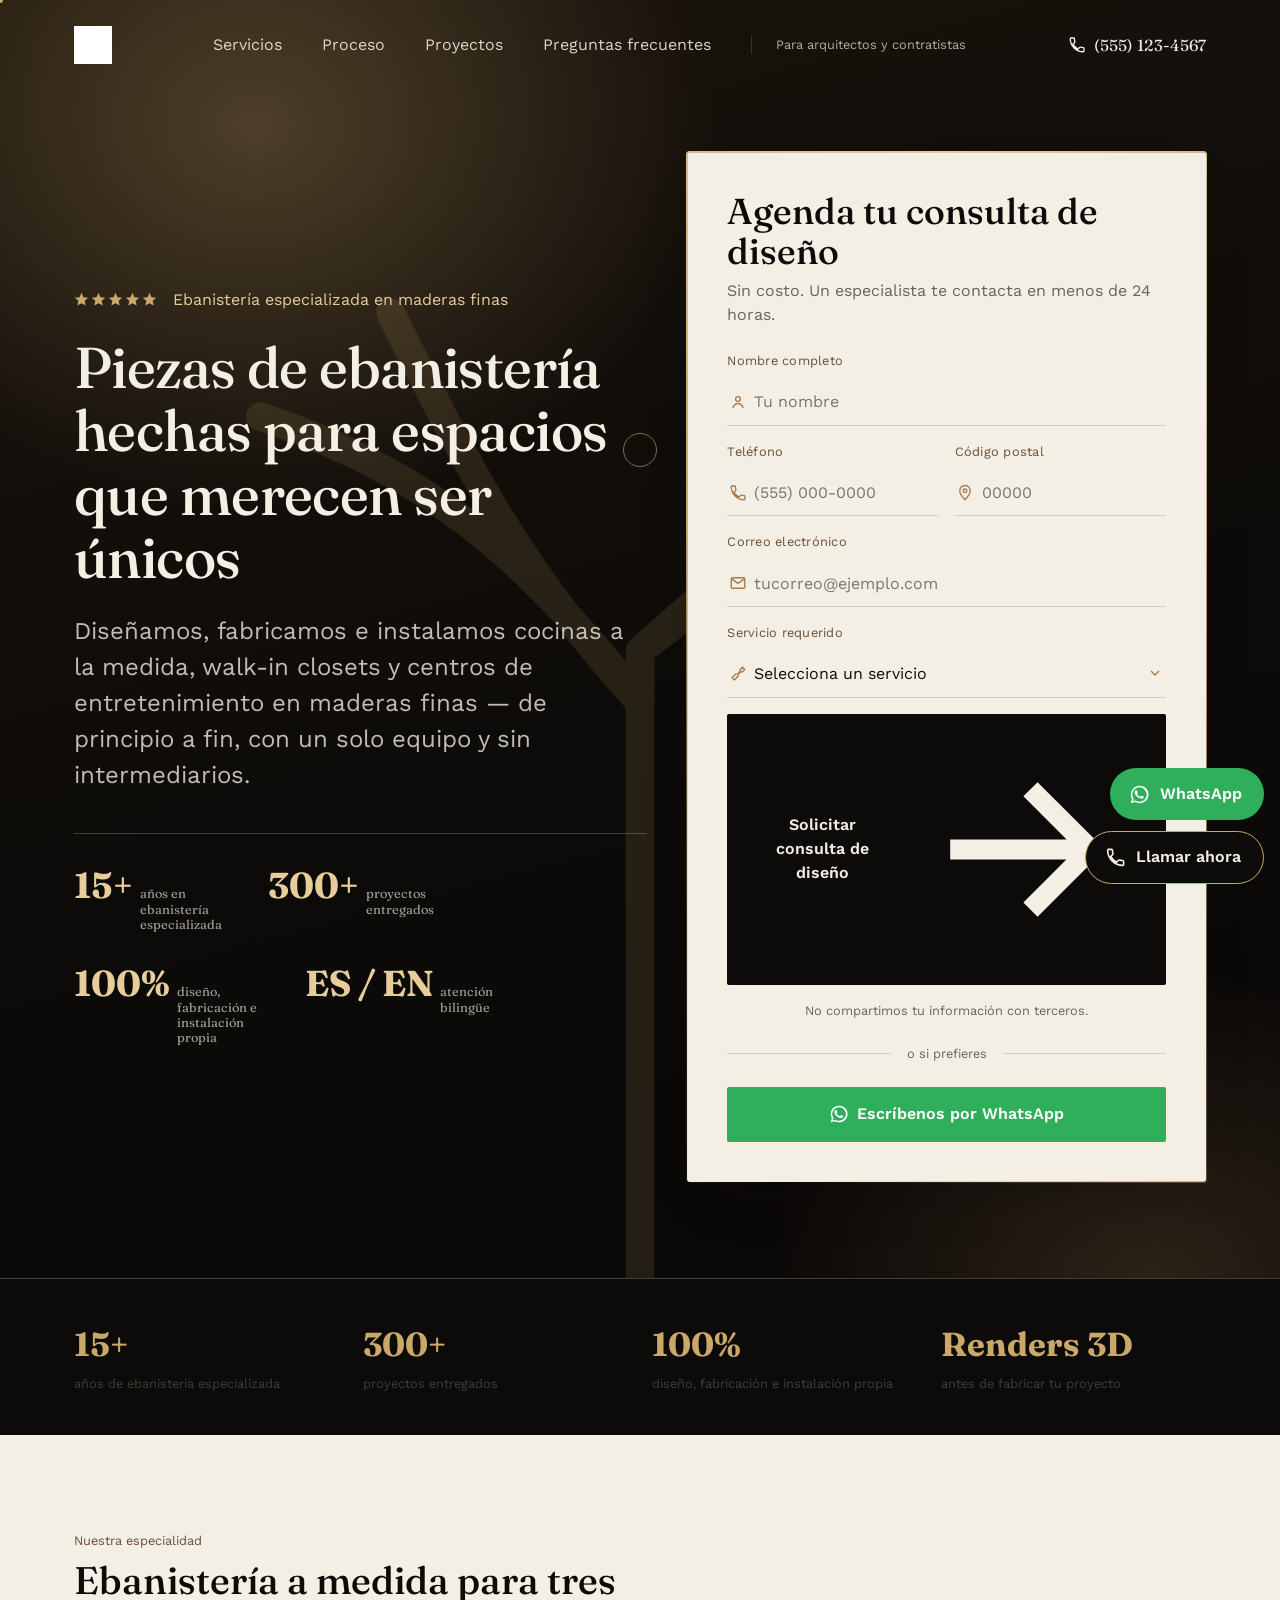
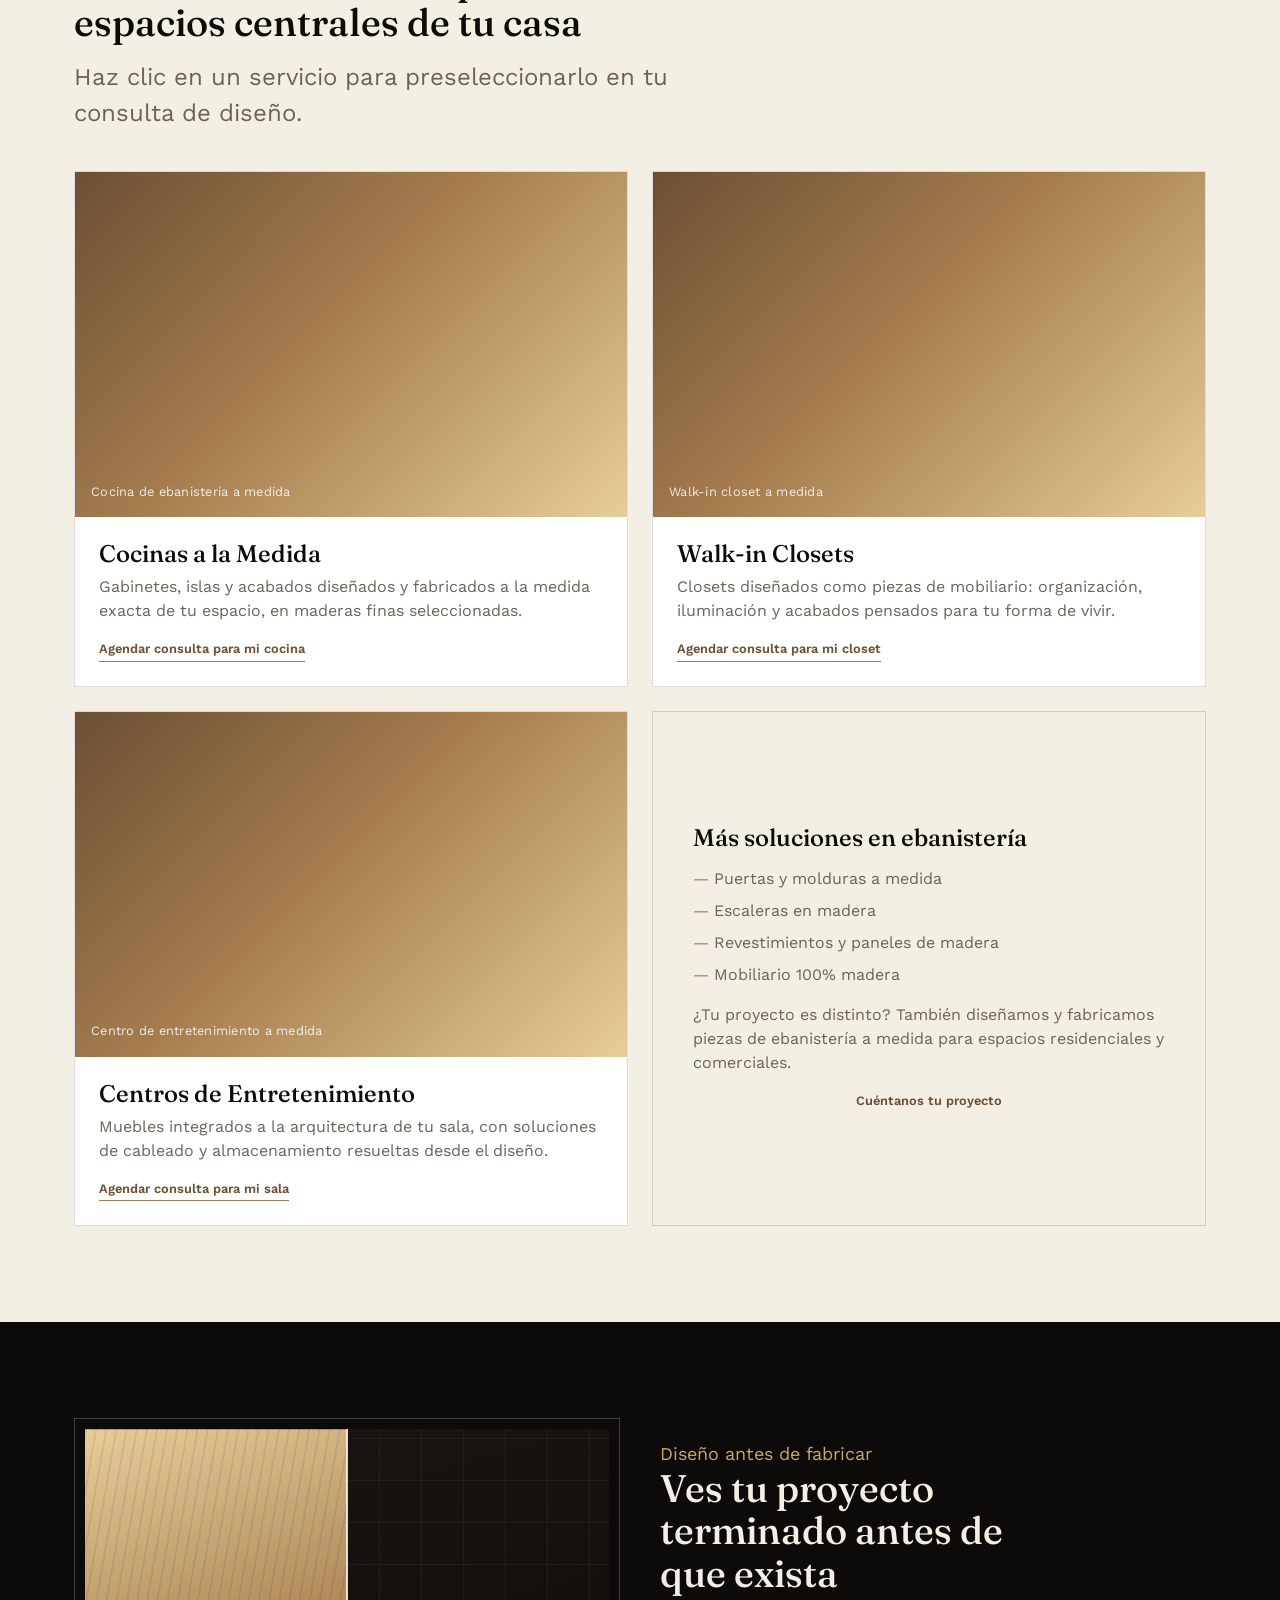
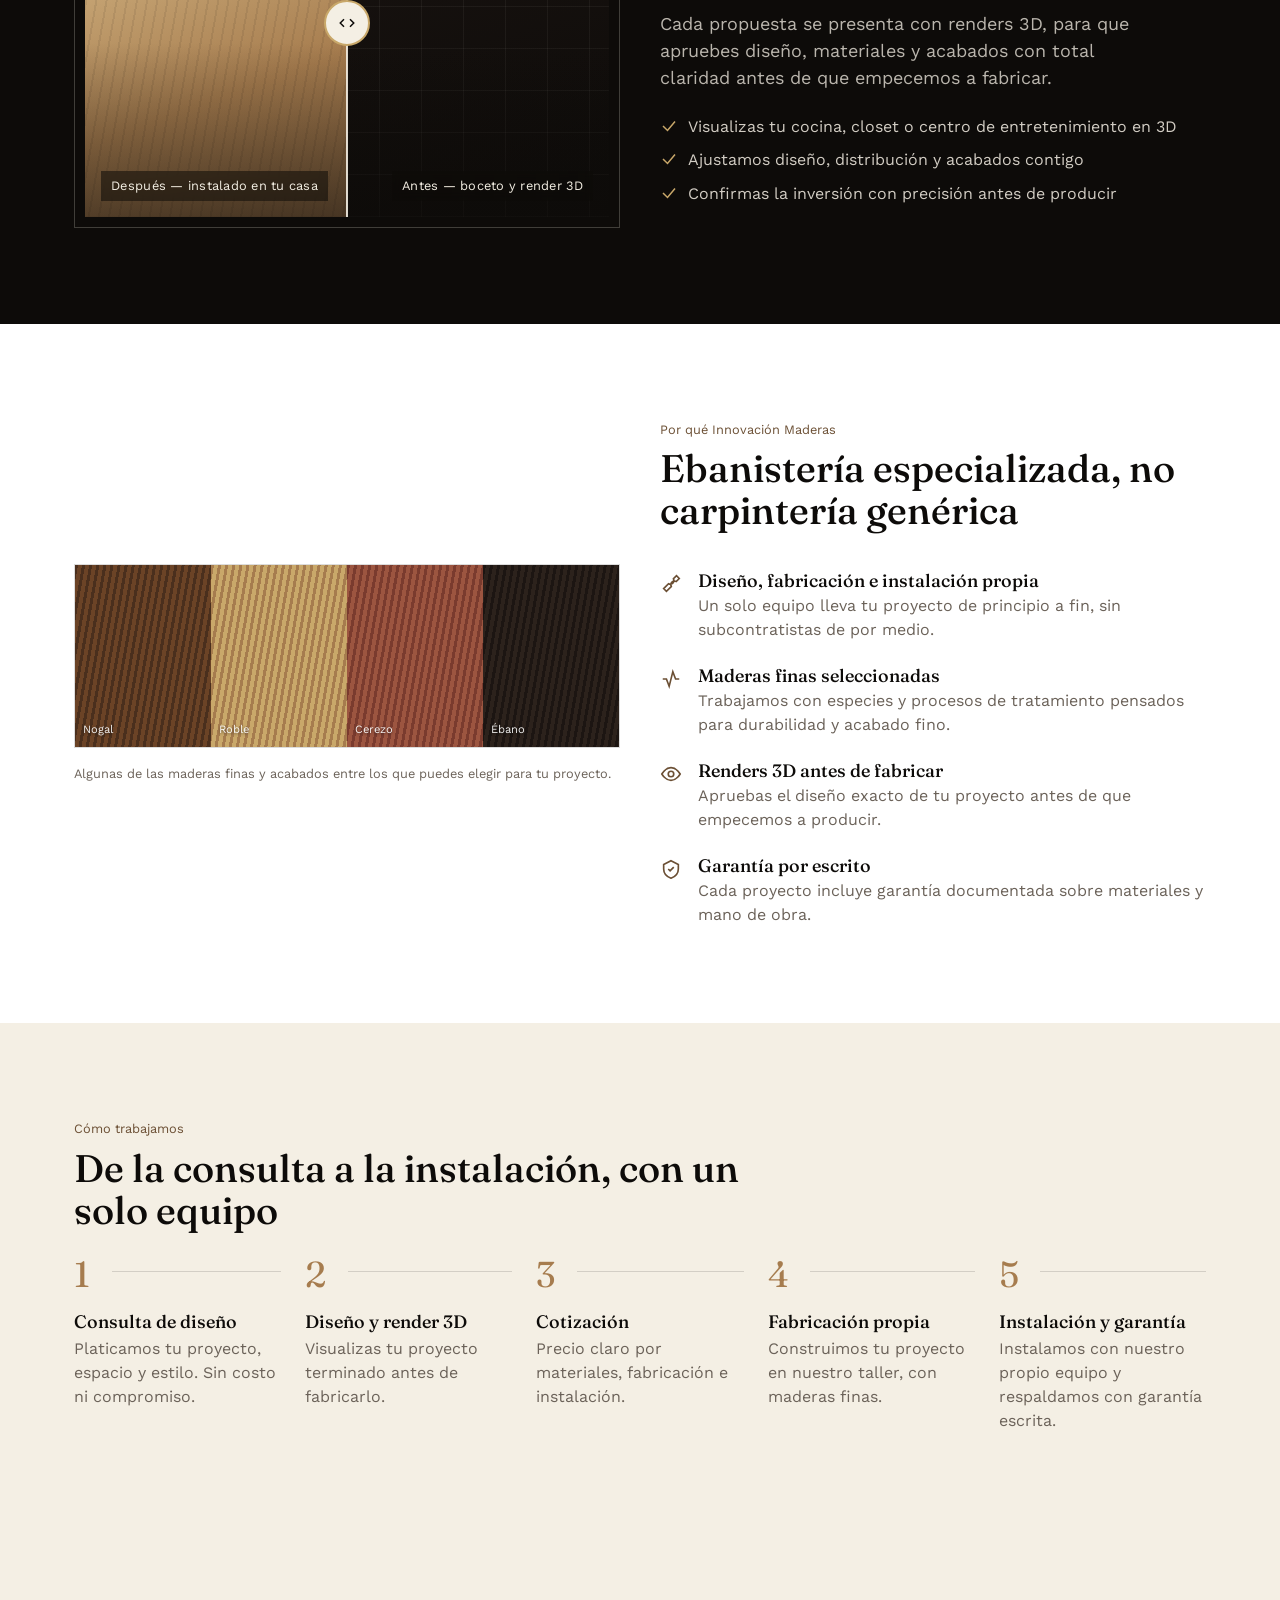
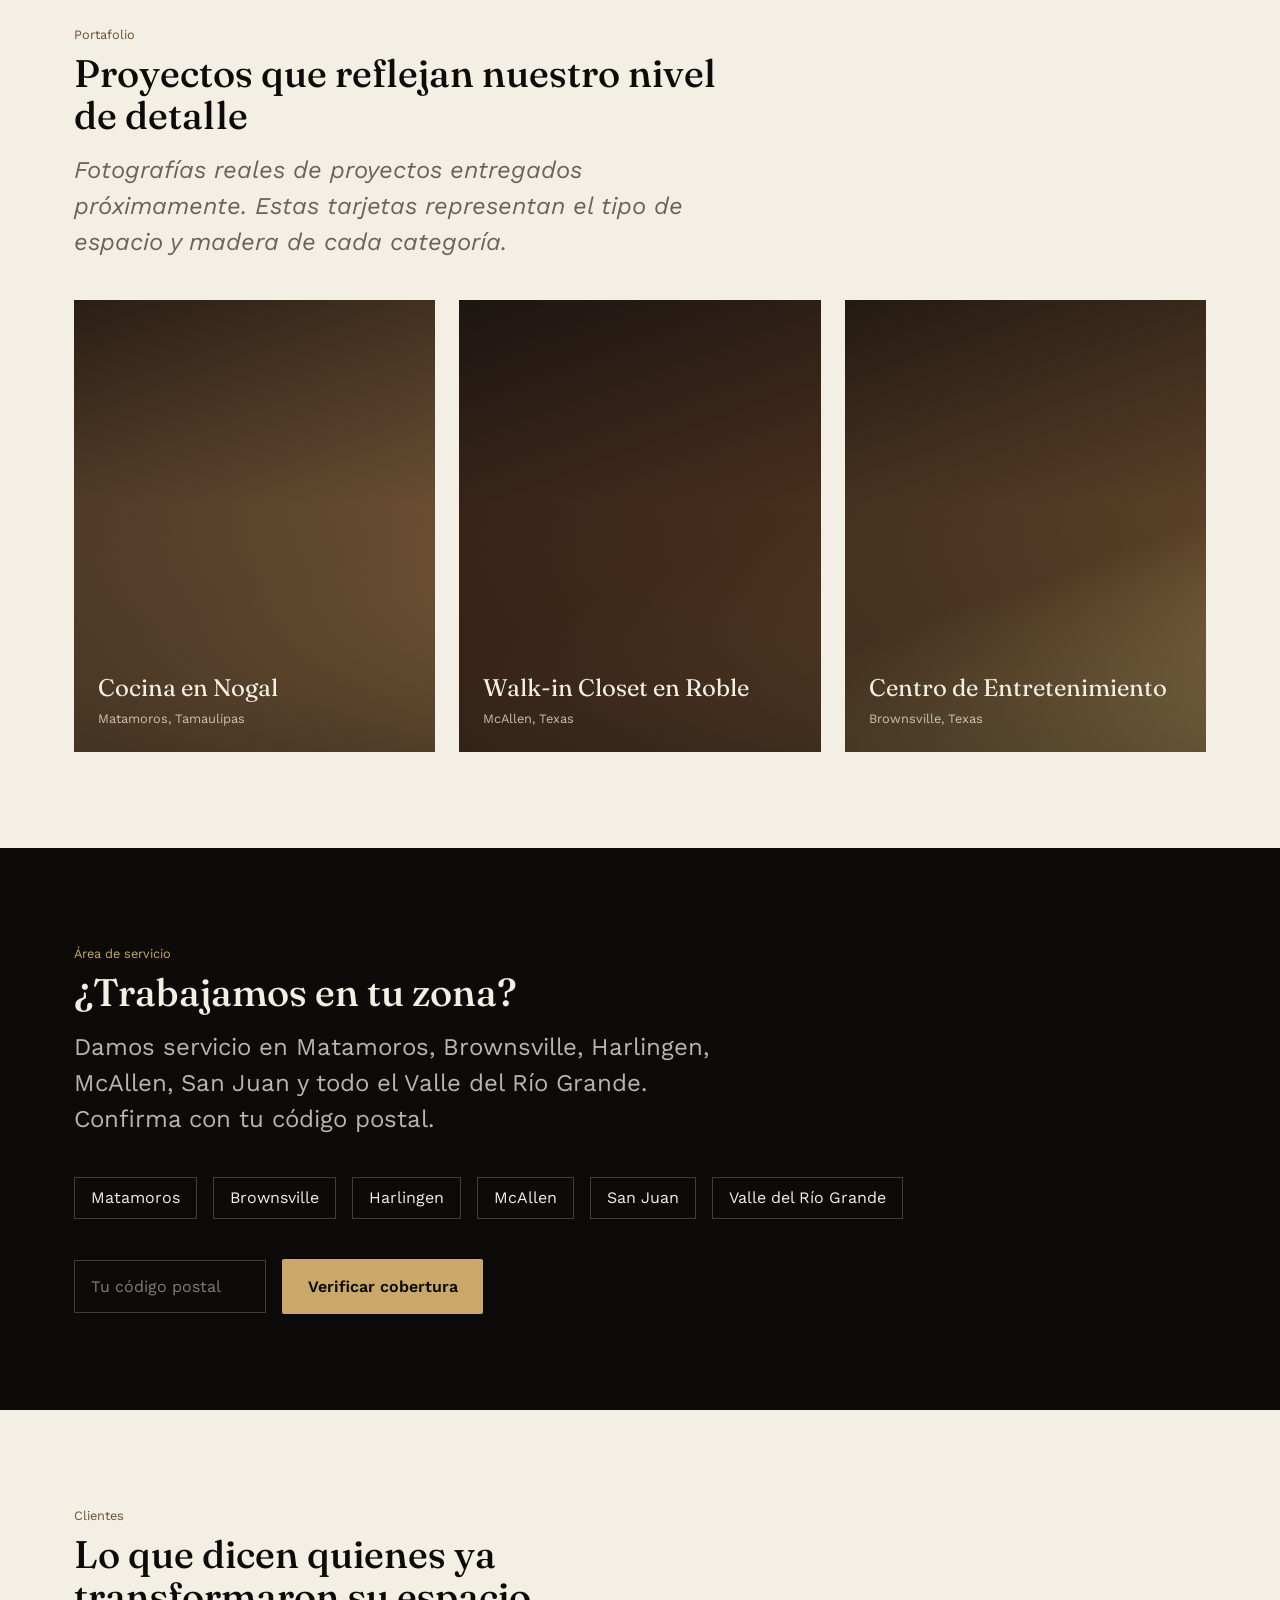
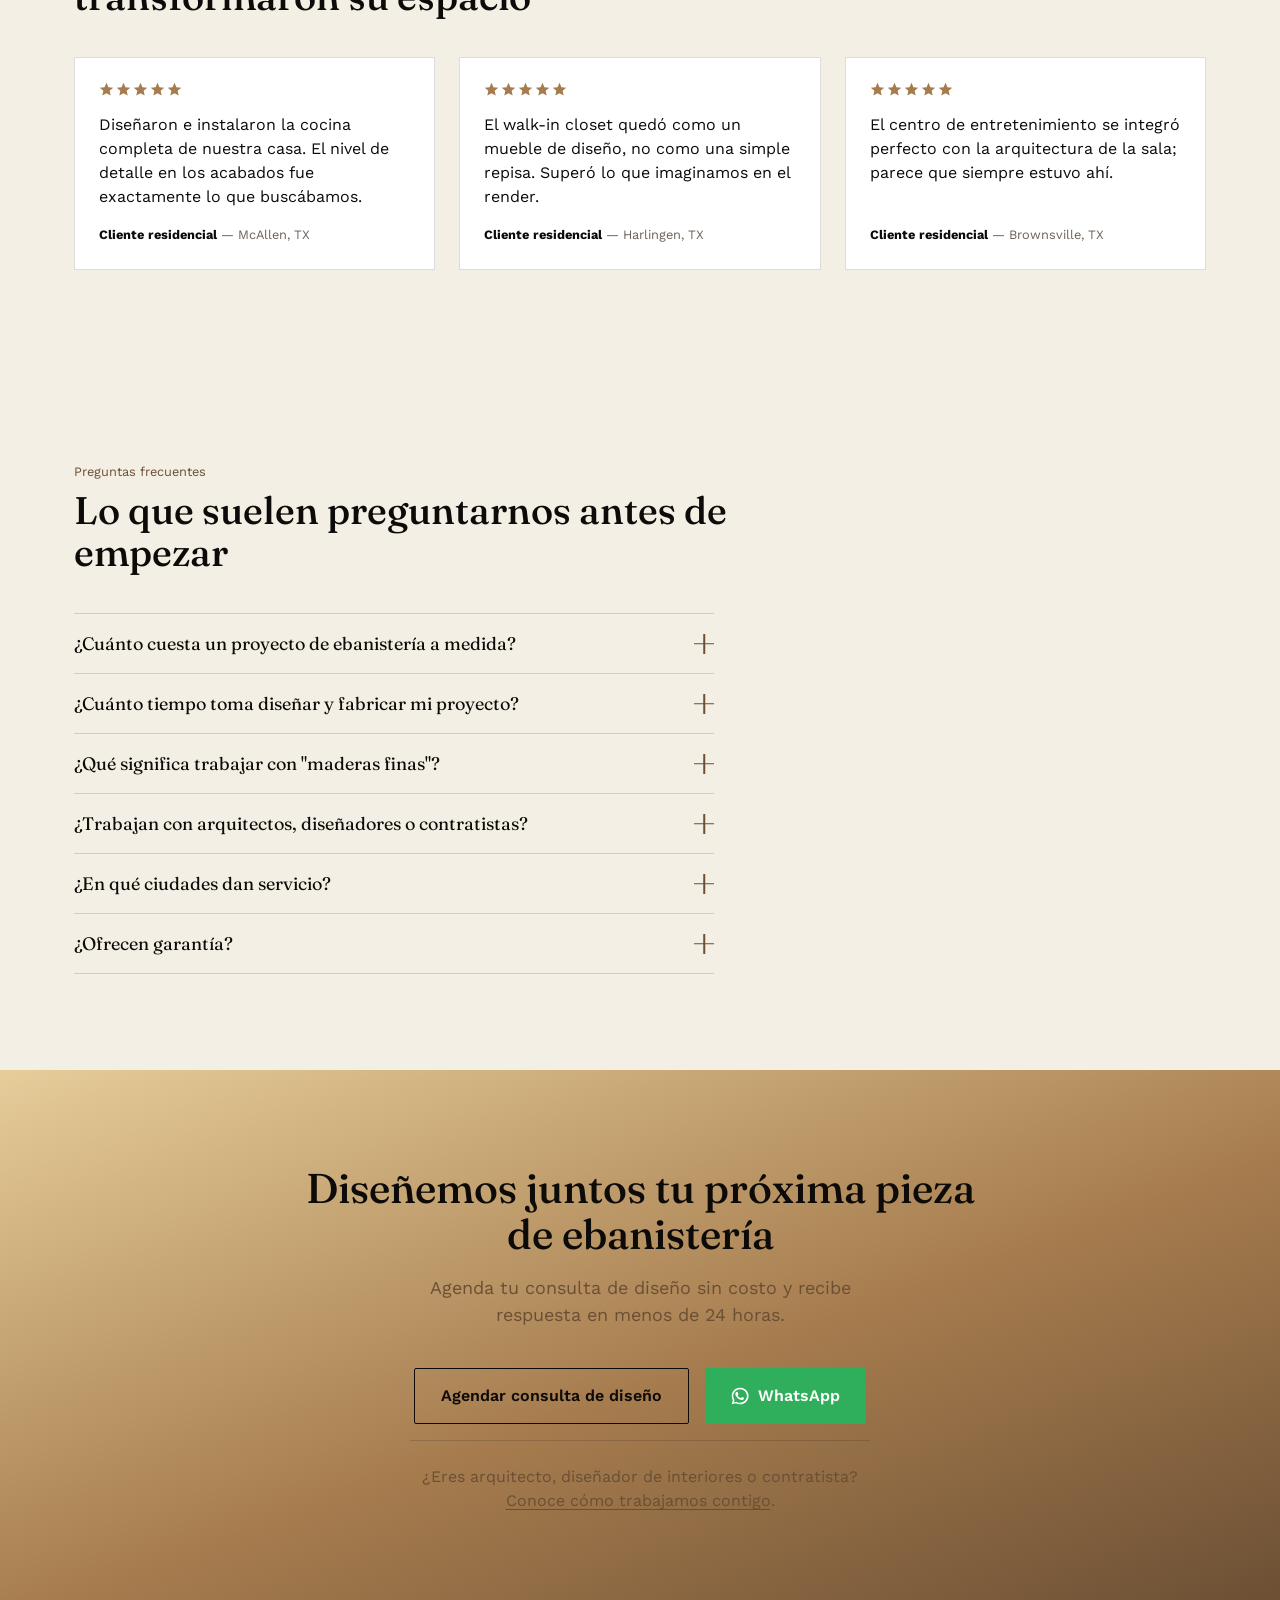
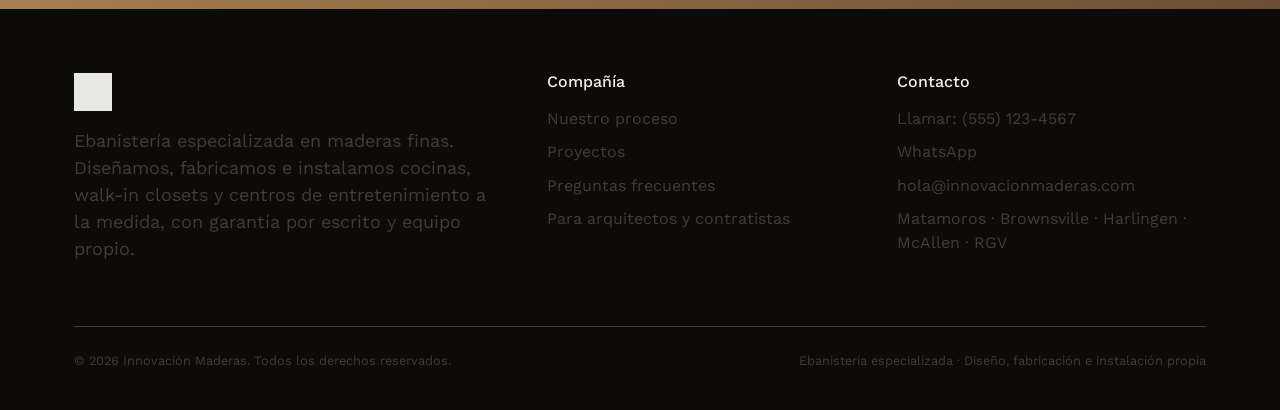
==== index.html @ 4c198c9f "Add files via upload v3 with anaimations" ====
<!DOCTYPE html>
<html lang="es">
<head>
  <meta charset="UTF-8" />
  <meta name="viewport" content="width=device-width, initial-scale=1.0" />
  <title>Innovación Maderas — Ebanistería especializada en maderas finas</title>
  <meta name="description" content="Diseñamos, fabricamos e instalamos cocinas a la medida, walk-in closets y centros de entretenimiento en maderas finas. Matamoros, Brownsville, Harlingen, McAllen y todo el Valle del Río Grande." />

  <link rel="preconnect" href="https://fonts.googleapis.com" />
  <link rel="preconnect" href="https://fonts.gstatic.com" crossorigin />
  <link href="https://fonts.googleapis.com/css2?family=Fraunces:opsz,wght@9..144,400;9..144,500;9..144,600&family=Work+Sans:wght@400;500;600&display=swap" rel="stylesheet" />

  <link rel="icon" href="assets/images/logo/logo.png" />
  <link rel="stylesheet" href="assets/css/reset.css" />
  <link rel="stylesheet" href="assets/css/variables.css" />
  <link rel="stylesheet" href="assets/css/main.css" />
  <link rel="stylesheet" href="assets/css/effects.css" />
  <link rel="stylesheet" href="assets/css/pages/home.css" />
</head>
<body>

  <header class="site-header">
    <div class="container">
      <img class="logo" src="assets/images/logo/logo.png" alt="Innovación Maderas" />

      <nav class="main-nav" aria-label="Navegación principal">
        <a href="#servicios">Servicios</a>
        <a href="#proceso">Proceso</a>
        <a href="#proyectos">Proyectos</a>
        <a href="#preguntas">Preguntas frecuentes</a>
        <a class="nav-pro" href="pages/profesionales.html">Para arquitectos y contratistas</a>
      </nav>

      <div class="header-actions">
        <a class="header-call" data-phone-link href="#">
          <svg viewBox="0 0 24 24" fill="none" stroke="currentColor" stroke-width="1.8"><path d="M6.6 10.8c1.4 2.8 3.8 5.2 6.6 6.6l2.2-2.2c.3-.3.7-.4 1.1-.3 1.2.4 2.5.6 3.8.6.6 0 1 .4 1 1V20c0 .6-.4 1-1 1C10.9 21 3 13.1 3 3.7c0-.6.4-1 1-1h3.5c.6 0 1 .4 1 1 0 1.3.2 2.6.6 3.8.1.4 0 .8-.3 1.1L6.6 10.8z"/></svg>
          <span data-phone-display>(555) 123-4567</span>
        </a>
        <button class="nav-toggle" aria-label="Abrir menú" aria-expanded="false">
          <span></span><span></span><span></span>
        </button>
      </div>
    </div>
  </header>

  <nav class="mobile-nav" aria-label="Navegación móvil">
    <a href="#servicios">Servicios</a>
    <a href="#proceso">Proceso</a>
    <a href="#proyectos">Proyectos</a>
    <a href="#preguntas">Preguntas frecuentes</a>
    <a class="nav-pro" href="pages/profesionales.html">Para arquitectos y contratistas</a>
  </nav>

  <main>
    <!-- ================= HERO ================= -->
    <section class="hero" id="cotizar">
      <svg class="hero__tree" viewBox="0 0 1024 1024" preserveAspectRatio="xMaxYMin slice" fill="none" stroke="var(--color-gold)" stroke-width="22" stroke-linecap="round">
        <path d="M512 1024 V520 M512 560 C420 440 340 380 220 340 M512 560 C420 460 380 380 320 260 M512 520 C600 440 680 380 800 340 M512 520 C600 460 640 380 700 260" />
      </svg>

      <div class="container">
        <div class="hero__content">
          <div class="hero__eyebrow-row">
            <span class="hero__stars">
              <svg viewBox="0 0 20 20"><path d="M10 1l2.6 5.9 6.4.6-4.8 4.3 1.4 6.3L10 15l-5.6 3.1L5.8 11.8 1 7.5l6.4-.6L10 1z"/></svg>
              <svg viewBox="0 0 20 20"><path d="M10 1l2.6 5.9 6.4.6-4.8 4.3 1.4 6.3L10 15l-5.6 3.1L5.8 11.8 1 7.5l6.4-.6L10 1z"/></svg>
              <svg viewBox="0 0 20 20"><path d="M10 1l2.6 5.9 6.4.6-4.8 4.3 1.4 6.3L10 15l-5.6 3.1L5.8 11.8 1 7.5l6.4-.6L10 1z"/></svg>
              <svg viewBox="0 0 20 20"><path d="M10 1l2.6 5.9 6.4.6-4.8 4.3 1.4 6.3L10 15l-5.6 3.1L5.8 11.8 1 7.5l6.4-.6L10 1z"/></svg>
              <svg viewBox="0 0 20 20"><path d="M10 1l2.6 5.9 6.4.6-4.8 4.3 1.4 6.3L10 15l-5.6 3.1L5.8 11.8 1 7.5l6.4-.6L10 1z"/></svg>
            </span>
            <span>Ebanistería especializada en maderas finas</span>
          </div>

          <h1>Piezas de ebanistería hechas para espacios que merecen ser únicos</h1>
          <p class="lede">
            Diseñamos, fabricamos e instalamos cocinas a la medida, walk-in
            closets y centros de entretenimiento en maderas finas —
            de principio a fin, con un solo equipo y sin intermediarios.
          </p>

          <div class="hero__trust">
            <div class="hero__trust-item"><strong>15+</strong><span>años en ebanistería especializada</span></div>
            <div class="hero__trust-item"><strong>300+</strong><span>proyectos entregados</span></div>
            <div class="hero__trust-item"><strong>100%</strong><span>diseño, fabricación e instalación propia</span></div>
            <div class="hero__trust-item"><strong>ES / EN</strong><span>atención bilingüe</span></div>
          </div>
        </div>

        <div class="lead-card">
          <h2 class="lead-card__title">Agenda tu consulta de diseño</h2>
          <p class="lead-card__subtitle">Sin costo. Un especialista te contacta en menos de 24 horas.</p>

          <form class="lead-form" id="lead-form">
            <div class="field">
              <label for="nombre">Nombre completo</label>
              <div class="field__control">
                <svg viewBox="0 0 24 24" fill="none" stroke="currentColor" stroke-width="1.8"><circle cx="12" cy="8" r="3.2"/><path d="M5 20c1.5-4 4.2-6 7-6s5.5 2 7 6"/></svg>
                <input type="text" id="nombre" name="nombre" placeholder="Tu nombre" required autocomplete="name" />
              </div>
            </div>

            <div class="field-row">
              <div class="field">
                <label for="telefono">Teléfono</label>
                <div class="field__control">
                  <svg viewBox="0 0 24 24" fill="none" stroke="currentColor" stroke-width="1.8"><path d="M6.6 10.8c1.4 2.8 3.8 5.2 6.6 6.6l2.2-2.2c.3-.3.7-.4 1.1-.3 1.2.4 2.5.6 3.8.6.6 0 1 .4 1 1V20c0 .6-.4 1-1 1C10.9 21 3 13.1 3 3.7c0-.6.4-1 1-1h3.5c.6 0 1 .4 1 1 0 1.3.2 2.6.6 3.8.1.4 0 .8-.3 1.1L6.6 10.8z"/></svg>
                  <input type="tel" id="telefono" name="telefono" placeholder="(555) 000-0000" required autocomplete="tel" />
                </div>
              </div>
              <div class="field">
                <label for="zipcode">Código postal</label>
                <div class="field__control">
                  <svg viewBox="0 0 24 24" fill="none" stroke="currentColor" stroke-width="1.8"><path d="M12 21s7-7.2 7-12a7 7 0 1 0-14 0c0 4.8 7 12 7 12z"/><circle cx="12" cy="9" r="2.4"/></svg>
                  <input type="text" id="zipcode" name="zipcode" placeholder="00000" inputmode="numeric" maxlength="5" required autocomplete="postal-code" />
                </div>
              </div>
            </div>

            <div class="field">
              <label for="email">Correo electrónico</label>
              <div class="field__control">
                <svg viewBox="0 0 24 24" fill="none" stroke="currentColor" stroke-width="1.8"><rect x="3" y="5" width="18" height="14" rx="1.5"/><path d="M3.5 6.5l8.5 6 8.5-6"/></svg>
                <input type="email" id="email" name="email" placeholder="tucorreo@ejemplo.com" required autocomplete="email" />
              </div>
            </div>

            <div class="field">
              <label for="servicio">Servicio requerido</label>
              <div class="field__control">
                <svg viewBox="0 0 24 24" fill="none" stroke="currentColor" stroke-width="1.8"><path d="M14.7 6.3a4 4 0 0 1-5.4 5.4L4 17l3 3 5.3-5.3a4 4 0 0 1 5.4-5.4L21 6l-3-3-3.3 3.3z"/></svg>
                <select id="servicio" name="servicio" required>
                  <option value="" selected disabled>Selecciona un servicio</option>
                  <option value="Cocinas a la Medida">Cocinas a la Medida</option>
                  <option value="Walk-in Closets">Walk-in Closets</option>
                  <option value="Centros de Entretenimiento">Centros de Entretenimiento</option>
                  <option value="Puertas y Molduras">Puertas y Molduras</option>
                  <option value="Escaleras">Escaleras</option>
                  <option value="Revestimientos de Madera">Revestimientos de Madera</option>
                  <option value="Otro proyecto de ebanistería">Otro proyecto de ebanistería</option>
                </select>
              </div>
            </div>

            <button type="submit" class="btn btn--primary">
              Solicitar consulta de diseño
              <svg viewBox="0 0 24 24" fill="none" stroke="currentColor" stroke-width="2"><path d="M5 12h14M13 6l6 6-6 6"/></svg>
            </button>
            <p class="lead-form__note">No compartimos tu información con terceros.</p>
          </form>

          <div class="lead-card__divider">o si prefieres</div>

          <a class="btn btn--whatsapp" data-whatsapp-link href="#" target="_blank" rel="noopener">
            <svg viewBox="0 0 24 24" fill="currentColor"><path d="M12 2a10 10 0 0 0-8.6 15L2 22l5.2-1.4A10 10 0 1 0 12 2zm0 18.2a8.1 8.1 0 0 1-4.1-1.1l-.3-.2-3 .8.8-2.9-.2-.3A8.2 8.2 0 1 1 12 20.2zm4.5-6.1c-.2-.1-1.5-.7-1.7-.8-.2-.1-.4-.1-.6.1s-.7.8-.9 1c-.2.2-.3.2-.6.1a6.7 6.7 0 0 1-2-1.2 7.4 7.4 0 0 1-1.4-1.7c-.1-.2 0-.4.1-.5l.4-.5c.1-.2.2-.3.2-.5.1-.2 0-.4 0-.5s-.6-1.5-.9-2c-.2-.5-.4-.4-.6-.4h-.5c-.2 0-.5.1-.7.3a2.9 2.9 0 0 0-.9 2.1c0 1.2.9 2.4 1 2.6.1.2 1.8 2.8 4.4 3.9.6.3 1.1.4 1.5.6.6.2 1.1.2 1.6.1.5-.1 1.5-.6 1.7-1.2.2-.6.2-1.1.1-1.2 0-.1-.2-.2-.5-.3z"/></svg>
            Escríbenos por WhatsApp
          </a>
        </div>
      </div>
    </section>

    <!-- ================= CREDENCIALES ================= -->
    <section class="stats">
      <div class="container">
        <div class="stat"><strong>15+</strong><span>años de ebanistería especializada</span></div>
        <div class="stat"><strong>300+</strong><span>proyectos entregados</span></div>
        <div class="stat"><strong>100%</strong><span>diseño, fabricación e instalación propia</span></div>
        <div class="stat"><strong>Renders 3D</strong><span>antes de fabricar tu proyecto</span></div>
      </div>
    </section>

    <!-- ================= SERVICIOS ================= -->
    <section class="section" id="servicios">
      <div class="container">
        <div class="section-head">
          <span class="eyebrow">Nuestra especialidad</span>
          <h2>Ebanistería a medida para tres espacios centrales de tu casa</h2>
          <p>Haz clic en un servicio para preseleccionarlo en tu consulta de diseño.</p>
        </div>

        <div class="services-list">
          <button class="service-feature" data-service-value="Cocinas a la Medida" type="button">
            <div class="service-feature__media" data-caption="Cocina de ebanistería a medida"></div>
            <div class="service-feature__body">
              <h3>Cocinas a la Medida</h3>
              <p>Gabinetes, islas y acabados diseñados y fabricados a la medida exacta de tu espacio, en maderas finas seleccionadas.</p>
              <span class="service-cta">Agendar consulta para mi cocina</span>
            </div>
          </button>

          <button class="service-feature" data-service-value="Walk-in Closets" type="button">
            <div class="service-feature__media" data-caption="Walk-in closet a medida"></div>
            <div class="service-feature__body">
              <h3>Walk-in Closets</h3>
              <p>Closets diseñados como piezas de mobiliario: organización, iluminación y acabados pensados para tu forma de vivir.</p>
              <span class="service-cta">Agendar consulta para mi closet</span>
            </div>
          </button>

          <button class="service-feature" data-service-value="Centros de Entretenimiento" type="button">
            <div class="service-feature__media" data-caption="Centro de entretenimiento a medida"></div>
            <div class="service-feature__body">
              <h3>Centros de Entretenimiento</h3>
              <p>Muebles integrados a la arquitectura de tu sala, con soluciones de cableado y almacenamiento resueltas desde el diseño.</p>
              <span class="service-cta">Agendar consulta para mi sala</span>
            </div>
          </button>

          <div class="service-feature service-feature--catalog">
            <h3>Más soluciones en ebanistería</h3>
            <ul>
              <li>Puertas y molduras a medida</li>
              <li>Escaleras en madera</li>
              <li>Revestimientos y paneles de madera</li>
              <li>Mobiliario 100% madera</li>
            </ul>
            <p>¿Tu proyecto es distinto? También diseñamos y fabricamos piezas de ebanistería a medida para espacios residenciales y comerciales.</p>
            <button class="service-cta" data-service-value="Otro proyecto de ebanistería" type="button" style="background:none;border:none;cursor:pointer;">Cuéntanos tu proyecto</button>
          </div>
        </div>
      </div>
    </section>

    <!-- ================= RENDERS ================= -->
    <section class="render-banner">
      <div class="container">
        <div class="render-banner__art">
          <div class="compare" id="compare-render">
            <div class="compare__pane compare__before">
              <span class="compare__tag">Antes — boceto y render 3D</span>
            </div>
            <div class="compare__pane compare__after">
              <span class="compare__tag">Después — instalado en tu casa</span>
            </div>
            <input
              type="range"
              class="compare__range"
              min="0"
              max="100"
              value="50"
              aria-label="Desliza para comparar el render 3D con el resultado instalado"
            />
            <div class="compare__handle" aria-hidden="true">
              <div class="compare__grip">
                <svg viewBox="0 0 24 24" fill="none" stroke="currentColor" stroke-width="2"><path d="M8 7l-5 5 5 5M16 7l5 5-5 5" /></svg>
              </div>
            </div>
          </div>
        </div>

        <div>
          <span class="eyebrow" style="color:var(--color-gold);">Diseño antes de fabricar</span>
          <h2>Ves tu proyecto terminado antes de que exista</h2>
          <p>Cada propuesta se presenta con renders 3D, para que apruebes diseño, materiales y acabados con total claridad antes de que empecemos a fabricar.</p>
          <ul class="render-banner__list">
            <li>
              <svg viewBox="0 0 24 24" fill="none" stroke="currentColor" stroke-width="2"><path d="M4 12l6 6L20 6"/></svg>
              Visualizas tu cocina, closet o centro de entretenimiento en 3D
            </li>
            <li>
              <svg viewBox="0 0 24 24" fill="none" stroke="currentColor" stroke-width="2"><path d="M4 12l6 6L20 6"/></svg>
              Ajustamos diseño, distribución y acabados contigo
            </li>
            <li>
              <svg viewBox="0 0 24 24" fill="none" stroke="currentColor" stroke-width="2"><path d="M4 12l6 6L20 6"/></svg>
              Confirmas la inversión con precisión antes de producir
            </li>
          </ul>
        </div>
      </div>
    </section>

    <!-- ================= POR QUÉ ELEGIRNOS ================= -->
    <section class="section why-section">
      <div class="container why-grid">
        <div>
          <div class="wood-swatches">
            <div class="wood-swatch wood-swatch--nogal"><span>Nogal</span></div>
            <div class="wood-swatch wood-swatch--roble"><span>Roble</span></div>
            <div class="wood-swatch wood-swatch--cerezo"><span>Cerezo</span></div>
            <div class="wood-swatch wood-swatch--ebano"><span>Ébano</span></div>
          </div>
          <p class="wood-caption">Algunas de las maderas finas y acabados entre los que puedes elegir para tu proyecto.</p>
        </div>

        <div>
          <div class="section-head">
            <span class="eyebrow">Por qué Innovación Maderas</span>
            <h2>Ebanistería especializada, no carpintería genérica</h2>
          </div>
          <div class="why-list">
            <div class="why-item">
              <svg viewBox="0 0 24 24" fill="none" stroke="currentColor" stroke-width="1.8"><path d="M14.7 6.3a4 4 0 0 1-5.4 5.4L4 17l3 3 5.3-5.3a4 4 0 0 1 5.4-5.4L21 6l-3-3-3.3 3.3z"/></svg>
              <div><h3>Diseño, fabricación e instalación propia</h3><p>Un solo equipo lleva tu proyecto de principio a fin, sin subcontratistas de por medio.</p></div>
            </div>
            <div class="why-item">
              <svg viewBox="0 0 24 24" fill="none" stroke="currentColor" stroke-width="1.8"><path d="M3 12h4l3 8 4-16 3 8h4"/></svg>
              <div><h3>Maderas finas seleccionadas</h3><p>Trabajamos con especies y procesos de tratamiento pensados para durabilidad y acabado fino.</p></div>
            </div>
            <div class="why-item">
              <svg viewBox="0 0 24 24" fill="none" stroke="currentColor" stroke-width="1.8"><circle cx="12" cy="12" r="3"/><path d="M2 12s4-7 10-7 10 7 10 7-4 7-10 7-10-7-10-7z"/></svg>
              <div><h3>Renders 3D antes de fabricar</h3><p>Apruebas el diseño exacto de tu proyecto antes de que empecemos a producir.</p></div>
            </div>
            <div class="why-item">
              <svg viewBox="0 0 24 24" fill="none" stroke="currentColor" stroke-width="1.8"><path d="M9 12l2 2 4-4M12 3l8 4v5c0 5-3.4 8.4-8 10-4.6-1.6-8-5-8-10V7l8-4z"/></svg>
              <div><h3>Garantía por escrito</h3><p>Cada proyecto incluye garantía documentada sobre materiales y mano de obra.</p></div>
            </div>
          </div>
        </div>
      </div>
    </section>

    <!-- ================= PROCESO ================= -->
    <section class="section process-section" id="proceso">
      <div class="container">
        <div class="section-head">
          <span class="eyebrow">Cómo trabajamos</span>
          <h2>De la consulta a la instalación, con un solo equipo</h2>
        </div>
        <div class="process-list">
          <div class="process-item"><h3>Consulta de diseño</h3><p>Platicamos tu proyecto, espacio y estilo. Sin costo ni compromiso.</p></div>
          <div class="process-item"><h3>Diseño y render 3D</h3><p>Visualizas tu proyecto terminado antes de fabricarlo.</p></div>
          <div class="process-item"><h3>Cotización</h3><p>Precio claro por materiales, fabricación e instalación.</p></div>
          <div class="process-item"><h3>Fabricación propia</h3><p>Construimos tu proyecto en nuestro taller, con maderas finas.</p></div>
          <div class="process-item"><h3>Instalación y garantía</h3><p>Instalamos con nuestro propio equipo y respaldamos con garantía escrita.</p></div>
        </div>
      </div>
    </section>

    <!-- ================= PROYECTOS ================= -->
    <section class="section" id="proyectos">
      <div class="container">
        <div class="section-head">
          <span class="eyebrow">Portafolio</span>
          <h2>Proyectos que reflejan nuestro nivel de detalle</h2>
          <p><em>Fotografías reales de proyectos entregados próximamente. Estas tarjetas representan el tipo de espacio y madera de cada categoría.</em></p>
        </div>

        <div class="portfolio-grid">
          <article class="portfolio-card portfolio-card--1">
            <div class="portfolio-card__label">
              <span class="kind">Cocina en Nogal</span>
              <span class="place">Matamoros, Tamaulipas</span>
            </div>
          </article>
          <article class="portfolio-card portfolio-card--2">
            <div class="portfolio-card__label">
              <span class="kind">Walk-in Closet en Roble</span>
              <span class="place">McAllen, Texas</span>
            </div>
          </article>
          <article class="portfolio-card portfolio-card--3">
            <div class="portfolio-card__label">
              <span class="kind">Centro de Entretenimiento</span>
              <span class="place">Brownsville, Texas</span>
            </div>
          </article>
        </div>
      </div>
    </section>

    <!-- ================= ZONA DE COBERTURA ================= -->
    <section class="section coverage-section">
      <div class="container">
        <div class="section-head">
          <span class="eyebrow">Área de servicio</span>
          <h2>¿Trabajamos en tu zona?</h2>
          <p>Damos servicio en Matamoros, Brownsville, Harlingen, McAllen, San Juan y todo el Valle del Río Grande. Confirma con tu código postal.</p>
        </div>

        <div class="coverage-list">
          <span>Matamoros</span>
          <span>Brownsville</span>
          <span>Harlingen</span>
          <span>McAllen</span>
          <span>San Juan</span>
          <span>Valle del Río Grande</span>
        </div>

        <form class="coverage-check" id="coverage-form">
          <input type="text" placeholder="Tu código postal" inputmode="numeric" maxlength="5" aria-label="Código postal" />
          <button type="submit" class="btn btn--gold">Verificar cobertura</button>
        </form>
        <p data-coverage-result hidden style="margin-top: 1rem; max-width: 46ch;"></p>
      </div>
    </section>

    <!-- ================= TESTIMONIOS ================= -->
    <section class="section" id="testimonios">
      <div class="container">
        <div class="section-head">
          <span class="eyebrow">Clientes</span>
          <h2>Lo que dicen quienes ya transformaron su espacio</h2>
        </div>

        <div class="testimonials-grid">
          <article class="testimonial">
            <div class="stars">
              <svg viewBox="0 0 20 20"><path d="M10 1l2.6 5.9 6.4.6-4.8 4.3 1.4 6.3L10 15l-5.6 3.1L5.8 11.8 1 7.5l6.4-.6L10 1z"/></svg><svg viewBox="0 0 20 20"><path d="M10 1l2.6 5.9 6.4.6-4.8 4.3 1.4 6.3L10 15l-5.6 3.1L5.8 11.8 1 7.5l6.4-.6L10 1z"/></svg><svg viewBox="0 0 20 20"><path d="M10 1l2.6 5.9 6.4.6-4.8 4.3 1.4 6.3L10 15l-5.6 3.1L5.8 11.8 1 7.5l6.4-.6L10 1z"/></svg><svg viewBox="0 0 20 20"><path d="M10 1l2.6 5.9 6.4.6-4.8 4.3 1.4 6.3L10 15l-5.6 3.1L5.8 11.8 1 7.5l6.4-.6L10 1z"/></svg><svg viewBox="0 0 20 20"><path d="M10 1l2.6 5.9 6.4.6-4.8 4.3 1.4 6.3L10 15l-5.6 3.1L5.8 11.8 1 7.5l6.4-.6L10 1z"/></svg>
            </div>
            <p class="quote">Diseñaron e instalaron la cocina completa de nuestra casa. El nivel de detalle en los acabados fue exactamente lo que buscábamos.</p>
            <p class="author"><strong>Cliente residencial</strong> — McAllen, TX</p>
          </article>

          <article class="testimonial">
            <div class="stars">
              <svg viewBox="0 0 20 20"><path d="M10 1l2.6 5.9 6.4.6-4.8 4.3 1.4 6.3L10 15l-5.6 3.1L5.8 11.8 1 7.5l6.4-.6L10 1z"/></svg><svg viewBox="0 0 20 20"><path d="M10 1l2.6 5.9 6.4.6-4.8 4.3 1.4 6.3L10 15l-5.6 3.1L5.8 11.8 1 7.5l6.4-.6L10 1z"/></svg><svg viewBox="0 0 20 20"><path d="M10 1l2.6 5.9 6.4.6-4.8 4.3 1.4 6.3L10 15l-5.6 3.1L5.8 11.8 1 7.5l6.4-.6L10 1z"/></svg><svg viewBox="0 0 20 20"><path d="M10 1l2.6 5.9 6.4.6-4.8 4.3 1.4 6.3L10 15l-5.6 3.1L5.8 11.8 1 7.5l6.4-.6L10 1z"/></svg><svg viewBox="0 0 20 20"><path d="M10 1l2.6 5.9 6.4.6-4.8 4.3 1.4 6.3L10 15l-5.6 3.1L5.8 11.8 1 7.5l6.4-.6L10 1z"/></svg>
            </div>
            <p class="quote">El walk-in closet quedó como un mueble de diseño, no como una simple repisa. Superó lo que imaginamos en el render.</p>
            <p class="author"><strong>Cliente residencial</strong> — Harlingen, TX</p>
          </article>

          <article class="testimonial">
            <div class="stars">
              <svg viewBox="0 0 20 20"><path d="M10 1l2.6 5.9 6.4.6-4.8 4.3 1.4 6.3L10 15l-5.6 3.1L5.8 11.8 1 7.5l6.4-.6L10 1z"/></svg><svg viewBox="0 0 20 20"><path d="M10 1l2.6 5.9 6.4.6-4.8 4.3 1.4 6.3L10 15l-5.6 3.1L5.8 11.8 1 7.5l6.4-.6L10 1z"/></svg><svg viewBox="0 0 20 20"><path d="M10 1l2.6 5.9 6.4.6-4.8 4.3 1.4 6.3L10 15l-5.6 3.1L5.8 11.8 1 7.5l6.4-.6L10 1z"/></svg><svg viewBox="0 0 20 20"><path d="M10 1l2.6 5.9 6.4.6-4.8 4.3 1.4 6.3L10 15l-5.6 3.1L5.8 11.8 1 7.5l6.4-.6L10 1z"/></svg><svg viewBox="0 0 20 20"><path d="M10 1l2.6 5.9 6.4.6-4.8 4.3 1.4 6.3L10 15l-5.6 3.1L5.8 11.8 1 7.5l6.4-.6L10 1z"/></svg>
            </div>
            <p class="quote">El centro de entretenimiento se integró perfecto con la arquitectura de la sala; parece que siempre estuvo ahí.</p>
            <p class="author"><strong>Cliente residencial</strong> — Brownsville, TX</p>
          </article>
        </div>
      </div>
    </section>

    <!-- ================= FAQ ================= -->
    <section class="section faq-section" id="preguntas">
      <div class="container">
        <div class="section-head">
          <span class="eyebrow">Preguntas frecuentes</span>
          <h2>Lo que suelen preguntarnos antes de empezar</h2>
        </div>

        <div class="faq-list">
          <details class="faq-item">
            <summary>¿Cuánto cuesta un proyecto de ebanistería a medida?<span class="icon"></span></summary>
            <p>Cada proyecto es distinto: depende del tamaño, la madera y el nivel de detalle. En tu consulta de diseño, sin costo, te damos una cotización precisa basada en tu proyecto real, no un estimado genérico.</p>
          </details>
          <details class="faq-item">
            <summary>¿Cuánto tiempo toma diseñar y fabricar mi proyecto?<span class="icon"></span></summary>
            <p>Después de aprobar el diseño y el render, la fabricación e instalación suele tomar varias semanas, dependiendo de la complejidad. Te damos un tiempo estimado exacto en tu cotización.</p>
          </details>
          <details class="faq-item">
            <summary>¿Qué significa trabajar con "maderas finas"?<span class="icon"></span></summary>
            <p>Seleccionamos especies y procesos de tratamiento pensados para durabilidad, estabilidad y un acabado que no se consigue con materiales genéricos de carpintería de construcción.</p>
          </details>
          <details class="faq-item">
            <summary>¿Trabajan con arquitectos, diseñadores o contratistas?<span class="icon"></span></summary>
            <p>Sí. Además de proyectos residenciales, somos proveedor especializado de ebanistería para arquitectos, diseñadores de interiores, contratistas y constructores. <a href="pages/profesionales.html" style="text-decoration:underline;">Conoce cómo trabajamos contigo</a>.</p>
          </details>
          <details class="faq-item">
            <summary>¿En qué ciudades dan servicio?<span class="icon"></span></summary>
            <p>Damos servicio en Matamoros, Brownsville, Harlingen, McAllen, San Juan y el resto del Valle del Río Grande. Verifica tu código postal en la sección de cobertura.</p>
          </details>
          <details class="faq-item">
            <summary>¿Ofrecen garantía?<span class="icon"></span></summary>
            <p>Sí. Todo proyecto incluye garantía por escrito sobre materiales y mano de obra, con los términos detallados en tu contrato.</p>
          </details>
        </div>
      </div>
    </section>

    <!-- ================= CTA FINAL ================= -->
    <section class="final-cta">
      <div class="container">
        <h2>Diseñemos juntos tu próxima pieza de ebanistería</h2>
        <p>Agenda tu consulta de diseño sin costo y recibe respuesta en menos de 24 horas.</p>
        <div class="final-cta__actions">
          <a href="#cotizar" class="btn btn--outline">Agendar consulta de diseño</a>
          <a class="btn btn--whatsapp" data-whatsapp-link href="#" target="_blank" rel="noopener" style="width:auto;">
            <svg viewBox="0 0 24 24" fill="currentColor" style="width:20px;height:20px;"><path d="M12 2a10 10 0 0 0-8.6 15L2 22l5.2-1.4A10 10 0 1 0 12 2zm0 18.2a8.1 8.1 0 0 1-4.1-1.1l-.3-.2-3 .8.8-2.9-.2-.3A8.2 8.2 0 1 1 12 20.2zm4.5-6.1c-.2-.1-1.5-.7-1.7-.8-.2-.1-.4-.1-.6.1s-.7.8-.9 1c-.2.2-.3.2-.6.1a6.7 6.7 0 0 1-2-1.2 7.4 7.4 0 0 1-1.4-1.7c-.1-.2 0-.4.1-.5l.4-.5c.1-.2.2-.3.2-.5.1-.2 0-.4 0-.5s-.6-1.5-.9-2c-.2-.5-.4-.4-.6-.4h-.5c-.2 0-.5.1-.7.3a2.9 2.9 0 0 0-.9 2.1c0 1.2.9 2.4 1 2.6.1.2 1.8 2.8 4.4 3.9.6.3 1.1.4 1.5.6.6.2 1.1.2 1.6.1.5-.1 1.5-.6 1.7-1.2.2-.6.2-1.1.1-1.2 0-.1-.2-.2-.5-.3z"/></svg>
            WhatsApp
          </a>
        </div>
        <p class="final-cta__pro">¿Eres arquitecto, diseñador de interiores o contratista? <a href="pages/profesionales.html">Conoce cómo trabajamos contigo</a>.</p>
      </div>
    </section>
  </main>

  <footer class="site-footer">
    <div class="container">
      <div class="footer-grid">
        <div>
          <img class="logo" src="assets/images/logo/logo.png" alt="Innovación Maderas" />
          <p style="margin-top: var(--space-2); max-width: 40ch;">
            Ebanistería especializada en maderas finas. Diseñamos, fabricamos
            e instalamos cocinas, walk-in closets y centros de entretenimiento
            a la medida, con garantía por escrito y equipo propio.
          </p>
        </div>
        <div>
          <h4>Compañía</h4>
          <ul>
            <li><a href="#proceso">Nuestro proceso</a></li>
            <li><a href="#proyectos">Proyectos</a></li>
            <li><a href="#preguntas">Preguntas frecuentes</a></li>
            <li><a href="pages/profesionales.html">Para arquitectos y contratistas</a></li>
          </ul>
        </div>
        <div>
          <h4>Contacto</h4>
          <ul>
            <li><a data-phone-link href="#">Llamar: <span data-phone-display>(555) 123-4567</span></a></li>
            <li><a data-whatsapp-link href="#" target="_blank" rel="noopener">WhatsApp</a></li>
            <li><a href="mailto:hola@innovacionmaderas.com">hola@innovacionmaderas.com</a></li>
            <li>Matamoros · Brownsville · Harlingen · McAllen · RGV</li>
          </ul>
        </div>
      </div>

      <div class="footer-bottom">
        <span>© 2026 Innovación Maderas. Todos los derechos reservados.</span>
        <span>Ebanistería especializada · Diseño, fabricación e instalación propia</span>
      </div>
    </div>
  </footer>

  <!-- Botones flotantes, visibles en todo momento -->
  <div class="floating-actions">
    <a class="floating-btn floating-btn--whatsapp" data-whatsapp-link href="#" target="_blank" rel="noopener" aria-label="Escribir por WhatsApp">
      <svg viewBox="0 0 24 24" fill="currentColor"><path d="M12 2a10 10 0 0 0-8.6 15L2 22l5.2-1.4A10 10 0 1 0 12 2zm0 18.2a8.1 8.1 0 0 1-4.1-1.1l-.3-.2-3 .8.8-2.9-.2-.3A8.2 8.2 0 1 1 12 20.2zm4.5-6.1c-.2-.1-1.5-.7-1.7-.8-.2-.1-.4-.1-.6.1s-.7.8-.9 1c-.2.2-.3.2-.6.1a6.7 6.7 0 0 1-2-1.2 7.4 7.4 0 0 1-1.4-1.7c-.1-.2 0-.4.1-.5l.4-.5c.1-.2.2-.3.2-.5.1-.2 0-.4 0-.5s-.6-1.5-.9-2c-.2-.5-.4-.4-.6-.4h-.5c-.2 0-.5.1-.7.3a2.9 2.9 0 0 0-.9 2.1c0 1.2.9 2.4 1 2.6.1.2 1.8 2.8 4.4 3.9.6.3 1.1.4 1.5.6.6.2 1.1.2 1.6.1.5-.1 1.5-.6 1.7-1.2.2-.6.2-1.1.1-1.2 0-.1-.2-.2-.5-.3z"/></svg>
      <span>WhatsApp</span>
    </a>
    <a class="floating-btn floating-btn--call" data-phone-link href="#" aria-label="Llamar ahora a Innovación Maderas">
      <svg viewBox="0 0 24 24" fill="none" stroke="currentColor" stroke-width="1.8"><path d="M6.6 10.8c1.4 2.8 3.8 5.2 6.6 6.6l2.2-2.2c.3-.3.7-.4 1.1-.3 1.2.4 2.5.6 3.8.6.6 0 1 .4 1 1V20c0 .6-.4 1-1 1C10.9 21 3 13.1 3 3.7c0-.6.4-1 1-1h3.5c.6 0 1 .4 1 1 0 1.3.2 2.6.6 3.8.1.4 0 .8-.3 1.1L6.6 10.8z"/></svg>
      <span>Llamar ahora</span>
    </a>
  </div>

  <script src="assets/js/main.js" type="module"></script>
</body>
</html>
---- assets/css/variables.css ----
/*
  Innovación Maderas — Design Tokens
  Derivados del logotipo: silueta de árbol en negro sobre metal
  cepillado bronce/dorado. Paleta cálida y de materiales nobles,
  pensada para transmitir artesanía, madera y sofisticación.
*/

:root {
  /* Color base */
  --color-black: #0d0b09;         /* negro cálido, no puro — como la silueta del logo */
  --color-bronze-deep: #6b4f34;   /* sombra del metal cepillado */
  --color-bronze: #a67c4e;        /* tono medio del degradado del logo */
  --color-gold: #c9a86a;          /* brillo del metal, acento principal */
  --color-gold-light: #e6cd9a;    /* highlight del degradado */
  --color-ivory: #f4efe4;         /* fondo claro para secciones de lectura */
  --color-white: #ffffff;

  /* Texto */
  --text-primary: var(--color-black);
  --text-inverse: var(--color-ivory);
  --text-muted: #6b6259;

  /* Superficies */
  --surface-dark: var(--color-black);
  --surface-metal: linear-gradient(160deg, var(--color-gold-light) 0%, var(--color-bronze) 55%, var(--color-bronze-deep) 100%);
  --surface-light: var(--color-ivory);

  /* Showroom oscuro: fondo del hero y del header integrado.
     Base casi negra con un resplandor dorado difuso, como una pieza
     de ebanistería iluminada en sala de exhibición — más acorde a un
     posicionamiento de lujo que el metal brillante a pantalla completa. */
  --surface-showroom:
    radial-gradient(ellipse 60% 50% at 20% 10%, rgba(201, 168, 106, 0.30), transparent 60%),
    radial-gradient(ellipse 50% 40% at 90% 100%, rgba(166, 124, 78, 0.22), transparent 60%),
    linear-gradient(165deg, #1a130c 0%, #0d0b09 55%, #0a0807 100%);

  /* Tipografía */
  --font-display: "Fraunces", "Georgia", serif;   /* trazo orgánico, ecos del grano de la madera */
  --font-body: "Work Sans", "Helvetica Neue", sans-serif;

  --step-xs: 0.8rem;
  --step-sm: 1rem;
  --step-base: 1.125rem;
  --step-md: 1.5rem;
  --step-lg: 2.25rem;
  --step-xl: 3.5rem;
  --step-2xl: 5rem;

  /* Espaciado */
  --space-1: 0.5rem;
  --space-2: 1rem;
  --space-3: 1.5rem;
  --space-4: 2.5rem;
  --space-5: 4rem;
  --space-6: 6rem;
  --space-7: 9rem;

  /* Layout */
  --content-max: 1180px;
  --content-narrow: 640px;
  --radius: 2px; /* casi sin redondeo: materiales sólidos, cortes limpios */

  /* Motion */
  --ease-standard: cubic-bezier(0.4, 0, 0.2, 1);
  --duration-fast: 150ms;
  --duration-base: 400ms;

  /* Bordes y sombras */
  --border-subtle: rgba(13, 11, 9, 0.14);
  --border-on-dark: rgba(244, 239, 228, 0.22);
  --shadow-card: 0 24px 60px -32px rgba(13, 11, 9, 0.45);

  /* Marcas de servicio (WhatsApp usa su verde reconocible a propósito) */
  --color-whatsapp: #2fae5b;
  --color-whatsapp-dark: #248a48;

  /* Header integrado */
  --header-height: 88px;
}
---- assets/css/main.css ----
/*
  main.css — estilos globales compartidos por todas las páginas:
  header integrado, menú móvil y botones flotantes.
  Los estilos específicos de cada página viven en assets/css/pages/.
*/

body {
  font-family: var(--font-body);
  font-size: var(--step-base);
  color: var(--text-primary);
  background: var(--color-ivory);
}

h1, h2, h3, h4 {
  font-family: var(--font-display);
  font-weight: 500;
  line-height: 1.1;
}

.container {
  max-width: var(--content-max);
  margin-inline: auto;
  padding-inline: var(--space-3);
}

.visually-hidden {
  position: absolute;
  width: 1px; height: 1px;
  overflow: hidden;
  clip: rect(0 0 0 0);
  white-space: nowrap;
}

/* ==========================================================================
   Header integrado
   Transparente sobre el hero oscuro; al hacer scroll (o en páginas sin
   hero, vía data-force-solid) se vuelve sólido con leve desenfoque.
   ========================================================================== */

.site-header {
  position: fixed;
  top: 0; left: 0; right: 0;
  z-index: 100;
  padding-block: 1.6rem;
  background: transparent;
  transition: background var(--duration-base) var(--ease-standard),
              padding-block var(--duration-base) var(--ease-standard),
              box-shadow var(--duration-base) var(--ease-standard);
}

.site-header.is-scrolled {
  background: rgba(13, 11, 9, 0.88);
  backdrop-filter: blur(10px);
  -webkit-backdrop-filter: blur(10px);
  box-shadow: 0 12px 30px -18px rgba(0, 0, 0, 0.6);
  padding-block: 1rem;
}

.site-header .container {
  display: flex;
  align-items: center;
  justify-content: space-between;
  gap: var(--space-3);
}

.site-header .logo {
  height: 38px;
  width: auto;
  filter: brightness(0) invert(1); /* logo claro: el header siempre está sobre fondo oscuro */
}

.main-nav {
  display: none;
  align-items: center;
  gap: var(--space-4);
}

@media (min-width: 980px) {
  .main-nav { display: flex; }
}

.main-nav a {
  color: var(--color-ivory);
  font-size: var(--step-sm);
  opacity: 0.88;
  transition: opacity var(--duration-fast) var(--ease-standard);
}
.main-nav a:hover { opacity: 1; }

.main-nav .nav-pro {
  padding-left: var(--space-3);
  border-left: 1px solid var(--border-on-dark);
  opacity: 0.7;
  font-size: var(--step-xs);
}

.header-actions {
  display: flex;
  align-items: center;
  gap: var(--space-3);
}

.header-call {
  display: none;
  align-items: center;
  gap: var(--space-1);
  font-family: var(--font-display);
  font-size: var(--step-sm);
  color: var(--color-ivory);
}
.header-call svg { width: 18px; height: 18px; flex-shrink: 0; }

@media (min-width: 760px) {
  .header-call { display: inline-flex; }
}

.nav-toggle {
  display: inline-flex;
  flex-direction: column;
  justify-content: center;
  gap: 5px;
  width: 26px; height: 20px;
  background: none;
  border: none;
  cursor: pointer;
  padding: 0;
}

@media (min-width: 980px) {
  .nav-toggle { display: none; }
}

.nav-toggle span {
  display: block;
  height: 1.5px;
  background: var(--color-ivory);
  transition: transform var(--duration-fast) var(--ease-standard), opacity var(--duration-fast) var(--ease-standard);
}

.nav-toggle[aria-expanded="true"] span:nth-child(1) { transform: translateY(6.5px) rotate(45deg); }
.nav-toggle[aria-expanded="true"] span:nth-child(2) { opacity: 0; }
.nav-toggle[aria-expanded="true"] span:nth-child(3) { transform: translateY(-6.5px) rotate(-45deg); }

/* Menú móvil de pantalla completa */
.mobile-nav {
  position: fixed;
  inset: 0;
  z-index: 99;
  background: var(--color-black);
  display: flex;
  flex-direction: column;
  justify-content: center;
  gap: var(--space-3);
  padding: var(--space-5) var(--space-4);
  transform: translateY(-100%);
  transition: transform var(--duration-base) var(--ease-standard);
}

.mobile-nav.is-open { transform: translateY(0); }

.mobile-nav a {
  color: var(--color-ivory);
  font-family: var(--font-display);
  font-size: var(--step-lg);
}

.mobile-nav .nav-pro {
  margin-top: var(--space-3);
  padding-top: var(--space-3);
  border-top: 1px solid var(--border-on-dark);
  font-family: var(--font-body);
  font-size: var(--step-base);
  color: var(--border-on-dark);
}

/* ==========================================================================
   Botones flotantes (llamada y WhatsApp) — visibles en todo momento
   ========================================================================== */

.floating-actions {
  position: fixed;
  right: var(--space-2);
  bottom: var(--space-2);
  z-index: 90;
  display: flex;
  flex-direction: column;
  align-items: flex-end;
  gap: 0.7rem;
}

.floating-btn {
  display: inline-flex;
  align-items: center;
  gap: 0.6em;
  padding: 0.85rem;
  border-radius: 999px;
  box-shadow: var(--shadow-card);
  font-size: var(--step-sm);
  font-weight: 600;
  white-space: nowrap;
}

.floating-btn svg { width: 21px; height: 21px; flex-shrink: 0; }

.floating-btn span {
  display: none;
  padding-right: 0.2rem;
}

@media (min-width: 640px) {
  .floating-btn { padding: 0.85rem 1.2rem; }
  .floating-btn span { display: inline; }
}

.floating-btn--call {
  background: var(--color-black);
  color: var(--color-ivory);
  border: 1px solid var(--color-gold);
}
.floating-btn--call svg { animation: ring 2.6s ease-in-out infinite; }

.floating-btn--whatsapp {
  background: var(--color-whatsapp);
  color: var(--color-white);
}

@keyframes ring {
  0%, 80%, 100% { transform: rotate(0deg); }
  85% { transform: rotate(-12deg); }
  90% { transform: rotate(10deg); }
  95% { transform: rotate(-6deg); }
}

@media (prefers-reduced-motion: reduce) {
  .floating-btn--call svg { animation: none; }
}
---- assets/css/effects.css ----
/*
  effects.css — capa de interacción compartida por todo el sitio:
  cursor personalizado, botones magnéticos, transición entre páginas,
  microinteracciones de botones y el comparador antes/después.

  Todo se desactiva automáticamente en pantallas táctiles y con
  prefers-reduced-motion, sin afectar la funcionalidad base.
*/

/* ==========================================================================
   Cursor personalizado
   Un punto que sigue al mouse 1:1 y un anillo con retardo (inercia),
   que se agranda sobre elementos interactivos. Los elementos se crean
   por JS (assets/js/modules/cursor.js) para no tocar el HTML existente.
   ========================================================================== */

.cursor-dot,
.cursor-ring {
  position: fixed;
  top: 0;
  left: 0;
  border-radius: 50%;
  pointer-events: none;
  z-index: 9999;
  will-change: transform;
}

.cursor-dot {
  width: 6px;
  height: 6px;
  background: var(--color-gold);
  transition: opacity 200ms var(--ease-standard);
}

.cursor-ring {
  width: 34px;
  height: 34px;
  margin: -17px 0 0 -17px;
  border: 1px solid var(--color-gold);
  opacity: 0.6;
  transition: width 240ms var(--ease-standard), height 240ms var(--ease-standard),
    margin 240ms var(--ease-standard), background 240ms var(--ease-standard),
    opacity 200ms var(--ease-standard);
}

.cursor-dot {
  margin: -3px 0 0 -3px;
}

.cursor-ring.is-active {
  width: 56px;
  height: 56px;
  margin: -28px 0 0 -28px;
  background: rgba(201, 168, 106, 0.14);
  opacity: 1;
}

body.has-custom-cursor,
body.has-custom-cursor a,
body.has-custom-cursor button,
body.has-custom-cursor input,
body.has-custom-cursor select,
body.has-custom-cursor summary,
body.has-custom-cursor .service-feature {
  cursor: none;
}

@media (pointer: coarse), (prefers-reduced-motion: reduce) {
  .cursor-dot,
  .cursor-ring {
    display: none;
  }
}

/* ==========================================================================
   Transición de página
   Cortina de color showroom que cubre la pantalla al salir de una página
   y se retira al entrar a la siguiente. Se inyecta y controla desde
   assets/js/modules/pageTransition.js.
   ========================================================================== */

.page-transition {
  position: fixed;
  inset: 0;
  z-index: 10000;
  pointer-events: none;
}

.page-transition__panel {
  position: absolute;
  inset: 0;
  background: var(--surface-showroom);
}

.page-transition.is-revealing .page-transition__panel {
  transform-origin: top;
  animation: page-reveal 640ms var(--ease-standard) forwards;
}

.page-transition.is-covering .page-transition__panel {
  transform-origin: bottom;
  animation: page-cover 460ms var(--ease-standard) forwards;
}

@keyframes page-reveal {
  from { transform: scaleY(1); }
  to { transform: scaleY(0); }
}

@keyframes page-cover {
  from { transform: scaleY(0); }
  to { transform: scaleY(1); }
}

@media (prefers-reduced-motion: reduce) {
  .page-transition {
    display: none;
  }
}

/* ==========================================================================
   Microinteracciones de botones
   Barrido de brillo al pasar el mouse + desplazamiento de ícono.
   Se aplica sobre las clases ya existentes (.btn, .floating-btn, etc.)
   sin requerir cambios de marcado.
   ========================================================================== */

.btn,
.floating-btn {
  position: relative;
  overflow: hidden;
}

.btn::after {
  content: "";
  position: absolute;
  inset: 0;
  background: linear-gradient(115deg, transparent 30%, rgba(255, 255, 255, 0.24) 50%, transparent 70%);
  transform: translateX(-130%);
  pointer-events: none;
}

.btn:hover::after {
  transition: transform 650ms var(--ease-standard);
  transform: translateX(130%);
}

.btn svg {
  transition: transform 260ms var(--ease-standard);
}

.btn:hover svg {
  transform: translateX(3px);
}

.floating-btn {
  transition: transform 220ms var(--ease-standard), box-shadow 220ms var(--ease-standard);
}

.floating-btn:hover {
  transform: translateY(-3px);
  box-shadow: 0 20px 44px -18px rgba(13, 11, 9, 0.6);
}

.service-feature {
  transition: transform 320ms var(--ease-standard), box-shadow 320ms var(--ease-standard);
}

.service-feature:hover {
  transform: translateY(-5px);
}

.faq-item summary {
  transition: color 200ms var(--ease-standard);
}

.faq-item summary:hover {
  color: var(--color-bronze-deep);
}

@media (prefers-reduced-motion: reduce) {
  .btn::after {
    display: none;
  }
  .btn:hover svg {
    transform: none;
  }
  .floating-btn:hover,
  .service-feature:hover {
    transform: none;
  }
}

/* ==========================================================================
   Comparador antes / después
   Componente reutilizable: dos paneles superpuestos + un <input type="range">
   invisible que controla el recorte del panel "después", accesible por
   teclado y lector de pantalla. Arrastrable desde cualquier punto.
   ========================================================================== */

.compare {
  position: relative;
  aspect-ratio: 4 / 3;
  overflow: hidden;
  user-select: none;
  touch-action: pan-y;
  --compare-pos: 50%;
}

.compare__pane {
  position: absolute;
  inset: 0;
  display: flex;
  align-items: flex-end;
  padding: var(--space-2);
}

.compare__before {
  z-index: 1;
  background:
    linear-gradient(rgba(13, 11, 9, 0) 55%, rgba(13, 11, 9, 0.65) 100%),
    repeating-linear-gradient(0deg, rgba(244, 239, 228, 0.05) 0px, rgba(244, 239, 228, 0.05) 1px, transparent 1px, transparent 42px),
    repeating-linear-gradient(90deg, rgba(244, 239, 228, 0.05) 0px, rgba(244, 239, 228, 0.05) 1px, transparent 1px, transparent 42px),
    linear-gradient(165deg, #1c1512 0%, #0d0b09 100%);
}

.compare__after {
  z-index: 2;
  clip-path: inset(0 calc(100% - var(--compare-pos)) 0 0);
  background:
    linear-gradient(rgba(13, 11, 9, 0) 55%, rgba(13, 11, 9, 0.5) 100%),
    repeating-linear-gradient(100deg, rgba(0, 0, 0, 0.07) 0px, rgba(0, 0, 0, 0.07) 2px, transparent 2px, transparent 10px),
    linear-gradient(160deg, #e6cd9a 0%, #a67c4e 55%, #6b4f34 100%);
}

.compare__before .compare__tag {
  margin-left: auto;
}

.compare__tag {
  position: relative;
  font-size: var(--step-xs);
  letter-spacing: 0.02em;
  color: var(--color-ivory);
  background: rgba(13, 11, 9, 0.55);
  padding: 0.4em 0.8em;
  backdrop-filter: blur(4px);
  -webkit-backdrop-filter: blur(4px);
  white-space: nowrap;
}

.compare__handle {
  position: absolute;
  top: 0;
  bottom: 0;
  left: var(--compare-pos);
  width: 2px;
  background: rgba(244, 239, 228, 0.9);
  transform: translateX(-50%);
  pointer-events: none;
  z-index: 3;
}

.compare__grip {
  position: absolute;
  top: 50%;
  left: 50%;
  width: 46px;
  height: 46px;
  transform: translate(-50%, -50%);
  border-radius: 50%;
  background: var(--color-ivory);
  border: 2px solid var(--color-gold);
  display: flex;
  align-items: center;
  justify-content: center;
  box-shadow: var(--shadow-card);
  transition: transform 200ms var(--ease-standard);
}

.compare:hover .compare__grip {
  transform: translate(-50%, -50%) scale(1.08);
}

.compare__grip svg {
  width: 18px;
  height: 18px;
  color: var(--color-black);
}

.compare__range {
  position: absolute;
  inset: 0;
  width: 100%;
  height: 100%;
  margin: 0;
  opacity: 0;
  cursor: ew-resize;
  z-index: 4;
  -webkit-appearance: none;
  appearance: none;
}

.compare__range::-webkit-slider-thumb {
  -webkit-appearance: none;
  width: 46px;
  height: 46px;
}

.compare__range::-moz-range-thumb {
  width: 46px;
  height: 46px;
  border: none;
  background: transparent;
}

.compare__range:focus-visible ~ .compare__handle .compare__grip {
  outline: 2px solid var(--color-gold);
  outline-offset: 3px;
  transform: translate(-50%, -50%) scale(1.08);
}

@media (prefers-reduced-motion: reduce) {
  .compare__grip,
  .compare:hover .compare__grip {
    transition: none;
  }
}
---- assets/css/pages/home.css ----
/* ==========================================================================
   home.css — Landing page de Innovación Maderas
   Posicionamiento: ebanistería especializada en maderas finas.
   ========================================================================== */

/* ---------- Hero (showroom oscuro) ---------- */
.hero {
  position: relative;
  overflow: hidden;
  background: var(--surface-showroom);
  padding-top: calc(var(--header-height) + var(--space-5));
  padding-bottom: var(--space-6);
  color: var(--color-ivory);
}

.hero__tree {
  position: absolute;
  inset: 0;
  width: 100%;
  height: 100%;
  opacity: 0.14;
  pointer-events: none;
}

.hero .container {
  position: relative;
  display: grid;
  gap: var(--space-5);
  align-items: center;
}

@media (min-width: 900px) {
  .hero .container {
    grid-template-columns: 1.05fr 0.95fr;
    gap: var(--space-4);
  }
}

.hero__eyebrow-row {
  display: flex;
  align-items: center;
  gap: var(--space-2);
  margin-bottom: var(--space-3);
  color: var(--color-gold-light);
  font-size: var(--step-sm);
}

.hero__stars { display: inline-flex; gap: 2px; }
.hero__stars svg { width: 15px; height: 15px; fill: var(--color-gold); }

.hero__content h1 {
  font-size: clamp(2.2rem, 4.6vw, 3.6rem);
  max-width: 17ch;
  letter-spacing: -0.01em;
  color: var(--color-ivory);
}

.hero__content p.lede {
  margin-top: var(--space-3);
  font-size: var(--step-md);
  max-width: 48ch;
  color: rgba(244, 239, 228, 0.78);
}

.hero__trust {
  display: flex;
  flex-wrap: wrap;
  gap: var(--space-3);
  margin-top: var(--space-4);
  padding-top: var(--space-3);
  border-top: 1px solid var(--border-on-dark);
}

.hero__trust-item {
  display: flex;
  align-items: baseline;
  gap: 0.4em;
  font-family: var(--font-display);
}

.hero__trust-item strong {
  font-size: var(--step-lg);
  color: var(--color-gold-light);
}

.hero__trust-item span {
  font-size: var(--step-xs);
  color: rgba(244, 239, 228, 0.65);
  max-width: 13ch;
  line-height: 1.2;
}

/* ---------- Tarjeta de consulta (formulario) ---------- */
.lead-card {
  position: relative;
  isolation: isolate;
  background: var(--color-ivory);
  box-shadow: var(--shadow-card);
  padding: var(--space-4);
  color: var(--text-primary);
  border-radius: 3px;
}

/* Borde en degradado dorado, giratorio: se dibuja con un pseudo-elemento
   enmascarado para no interferir con el padding/contenido de la tarjeta. */
.lead-card::before {
  content: "";
  position: absolute;
  inset: -1px;
  padding: 1.5px;
  border-radius: inherit;
  background: conic-gradient(
    from var(--angle, 0deg),
    var(--color-gold-light),
    var(--color-bronze) 30%,
    transparent 55%,
    var(--color-gold) 85%,
    var(--color-gold-light)
  );
  -webkit-mask: linear-gradient(#000 0 0) content-box, linear-gradient(#000 0 0);
  -webkit-mask-composite: xor;
  mask-composite: exclude;
  animation: lead-border-spin 7s linear infinite;
  pointer-events: none;
  z-index: -1;
}

@property --angle {
  syntax: "<angle>";
  inherits: false;
  initial-value: 0deg;
}

@keyframes lead-border-spin {
  to { --angle: 360deg; }
}

@media (prefers-reduced-motion: reduce) {
  .lead-card::before { animation: none; }
}

.lead-card__title { font-size: var(--step-lg); }

.lead-card__subtitle {
  margin-top: var(--space-1);
  color: var(--text-muted);
  font-size: var(--step-sm);
}

.lead-form {
  margin-top: var(--space-3);
  display: grid;
  gap: var(--space-2);
}

.field { display: grid; gap: 0.5rem; }

.field label {
  font-size: var(--step-xs);
  letter-spacing: 0.02em;
  color: var(--color-bronze-deep);
  transition: color var(--duration-fast) var(--ease-standard);
}

.field:focus-within label { color: var(--color-black); }

.field__control {
  position: relative;
  display: flex;
  align-items: center;
}

.field__control svg {
  position: absolute;
  left: 0.1rem;
  width: 18px;
  height: 18px;
  color: var(--color-bronze);
  pointer-events: none;
  transition: color var(--duration-fast) var(--ease-standard), transform var(--duration-fast) var(--ease-standard);
}

.field:focus-within .field__control svg {
  color: var(--color-gold);
  transform: scale(1.08);
}

/* línea inferior que se dibuja de izquierda a derecha al enfocar el campo */
.field__control::after {
  content: "";
  position: absolute;
  left: 0; right: 0; bottom: 0;
  height: 1.5px;
  background: var(--color-gold);
  transform: scaleX(0);
  transform-origin: left;
  transition: transform var(--duration-base) var(--ease-standard);
}
.field:focus-within .field__control::after { transform: scaleX(1); }

.field input,
.field select {
  width: 100%;
  border: none;
  border-bottom: 1.5px solid var(--border-subtle);
  border-radius: 0;
  background: transparent;
  padding: 0.75rem 0.4rem 0.65rem 1.7rem;
  font-size: var(--step-sm);
  font-family: var(--font-body);
  color: var(--text-primary);
  transition: border-color var(--duration-fast) var(--ease-standard);
}

.field input:focus-visible,
.field select:focus-visible {
  outline: none;
}

.field select {
  appearance: none;
  -webkit-appearance: none;
  background-image: url("data:image/svg+xml,%3Csvg xmlns='http://www.w3.org/2000/svg' viewBox='0 0 24 24' fill='none' stroke='%23a67c4e' stroke-width='2'%3E%3Cpath d='M6 9l6 6 6-6'/%3E%3C/svg%3E");
  background-repeat: no-repeat;
  background-position: right 0.2rem center;
  background-size: 16px;
  padding-right: 1.6rem;
}

.field-row {
  display: grid;
  gap: var(--space-2);
  grid-template-columns: 1fr 1fr;
}

.btn {
  display: inline-flex;
  align-items: center;
  justify-content: center;
  gap: 0.5em;
  border: none;
  cursor: pointer;
  font-family: var(--font-body);
  font-weight: 600;
  font-size: var(--step-sm);
  padding: 0.95rem 1.6rem;
  border-radius: var(--radius);
  transition: transform var(--duration-fast) var(--ease-standard),
              background var(--duration-fast) var(--ease-standard);
}

.btn:active { transform: scale(0.98); }

.btn--primary {
  background: var(--color-black);
  color: var(--color-ivory);
  width: 100%;
}
.btn--primary:hover { background: var(--color-bronze-deep); }

.lead-form__note {
  font-size: var(--step-xs);
  color: var(--text-muted);
  text-align: center;
}

.lead-card__divider {
  display: flex;
  align-items: center;
  gap: var(--space-2);
  margin-block: var(--space-3);
  color: var(--text-muted);
  font-size: var(--step-xs);
}
.lead-card__divider::before,
.lead-card__divider::after {
  content: "";
  flex: 1;
  height: 1px;
  background: var(--border-subtle);
}

.btn--whatsapp {
  background: var(--color-whatsapp);
  color: var(--color-white);
  width: 100%;
}
.btn--whatsapp:hover { background: var(--color-whatsapp-dark); }
.btn--whatsapp svg { width: 20px; height: 20px; }

/* ---------- Franja de credenciales ---------- */
.stats {
  background: var(--color-black);
  color: var(--color-ivory);
  padding-block: var(--space-4);
  border-top: 1px solid var(--border-on-dark);
}

.stats .container {
  display: grid;
  gap: var(--space-3);
  grid-template-columns: repeat(2, 1fr);
  text-align: left;
}

@media (min-width: 760px) {
  .stats .container { grid-template-columns: repeat(4, 1fr); }
}

.stat strong {
  display: block;
  font-family: var(--font-display);
  font-size: clamp(1.7rem, 2.6vw, 2.2rem);
  color: var(--color-gold);
}

.stat span {
  font-size: var(--step-xs);
  color: var(--border-on-dark);
}

/* ---------- Secciones genéricas ---------- */
.section { padding-block: var(--space-6); }

.section-head { max-width: 62ch; margin-bottom: var(--space-4); }

.section-head .eyebrow {
  display: block;
  font-size: var(--step-xs);
  color: var(--color-bronze-deep);
  margin-bottom: var(--space-1);
}

.section-head h2 { font-size: clamp(1.8rem, 3vw, 2.5rem); }

.section-head p {
  margin-top: var(--space-2);
  color: var(--text-muted);
  font-size: var(--step-md);
}

/* ---------- Servicios insignia (editorial, no grid de specs) ---------- */
.services-list { display: grid; gap: var(--space-3); }

@media (min-width: 760px) {
  .services-list { grid-template-columns: repeat(2, 1fr); }
}

.service-feature {
  display: grid;
  grid-template-columns: 1fr;
  border: 1px solid var(--border-subtle);
  background: var(--color-white);
  cursor: pointer;
  text-align: left;
  overflow: hidden;
  transition: box-shadow var(--duration-base) var(--ease-standard);
}
.service-feature:hover { box-shadow: var(--shadow-card); }

.service-feature__media {
  aspect-ratio: 16 / 10;
  position: relative;
  background: linear-gradient(135deg, var(--color-bronze-deep) 0%, var(--color-bronze) 45%, var(--color-gold-light) 100%);
}

.service-feature__media::after {
  content: attr(data-caption);
  position: absolute;
  left: var(--space-2);
  bottom: var(--space-2);
  color: rgba(255,255,255,0.85);
  font-size: var(--step-xs);
  letter-spacing: 0.02em;
}

.service-feature__body { padding: var(--space-3); }

.service-feature h3 { font-size: var(--step-md); margin-bottom: 0.5rem; }
.service-feature p { color: var(--text-muted); font-size: var(--step-sm); }

.service-feature .service-cta {
  display: inline-block;
  margin-top: var(--space-2);
  font-size: var(--step-xs);
  font-weight: 600;
  color: var(--color-bronze-deep);
  border-bottom: 1px solid var(--color-bronze);
  padding-bottom: 2px;
}

/* Cuarta tarjeta (catálogo ampliado) ligeramente distinta: sin imagen, lista */
.service-feature--catalog {
  background: var(--color-ivory);
  display: flex;
  flex-direction: column;
  justify-content: center;
  padding: var(--space-4);
}
.service-feature--catalog h3 { margin-bottom: var(--space-2); }
.service-feature--catalog ul {
  display: grid;
  gap: 0.5rem;
  font-size: var(--step-sm);
  color: var(--text-muted);
  margin-bottom: var(--space-2);
}
.service-feature--catalog li::before {
  content: "— ";
  color: var(--color-bronze);
}

/* ---------- Banda "Renders antes de fabricar" ---------- */
.render-banner {
  background: var(--color-black);
  color: var(--color-ivory);
}

.render-banner .container {
  display: grid;
  gap: var(--space-4);
  align-items: center;
  padding-block: var(--space-6);
}

@media (min-width: 900px) {
  .render-banner .container { grid-template-columns: 1fr 1fr; }
}

.render-banner__art {
  aspect-ratio: 4/3;
  padding: 10px;
  background: var(--color-black);
  border: 1px solid var(--border-on-dark);
}

.render-banner__art .compare {
  height: 100%;
  aspect-ratio: auto;
}

.render-banner h2 {
  font-size: clamp(1.8rem, 3vw, 2.4rem);
  color: var(--color-ivory);
  max-width: 16ch;
}

.render-banner p {
  margin-top: var(--space-2);
  color: rgba(244,239,228,0.75);
  max-width: 46ch;
}

.render-banner__list {
  margin-top: var(--space-3);
  display: grid;
  gap: 0.6rem;
}
.render-banner__list li {
  display: flex;
  gap: 0.6em;
  font-size: var(--step-sm);
  color: rgba(244,239,228,0.85);
}
.render-banner__list svg {
  width: 18px; height: 18px; flex-shrink: 0;
  color: var(--color-gold);
  margin-top: 2px;
}

/* ---------- Por qué elegirnos + muestrario de maderas ---------- */
.why-section { background: var(--color-white); }

.why-grid { display: grid; gap: var(--space-4); }

@media (min-width: 900px) {
  .why-grid { grid-template-columns: 1fr 1fr; align-items: center; }
}

.wood-swatches {
  display: grid;
  grid-template-columns: repeat(4, 1fr);
  border: 1px solid var(--border-subtle);
}

.wood-swatch {
  aspect-ratio: 3 / 4;
  display: flex;
  align-items: flex-end;
  padding: var(--space-1);
  position: relative;
}
.wood-swatch span {
  color: rgba(255,255,255,0.92);
  font-size: 0.7rem;
  text-shadow: 0 1px 3px rgba(0,0,0,0.5);
}
.wood-swatch--nogal { background: repeating-linear-gradient(100deg, #4a2f1d 0px, #4a2f1d 3px, #6b4326 3px, #6b4326 7px); }
.wood-swatch--roble { background: repeating-linear-gradient(100deg, #a67c4e 0px, #a67c4e 3px, #c9a86a 3px, #c9a86a 7px); }
.wood-swatch--cerezo { background: repeating-linear-gradient(100deg, #7a3b2e 0px, #7a3b2e 3px, #9c5540 3px, #9c5540 7px); }
.wood-swatch--ebano { background: repeating-linear-gradient(100deg, #1c1512 0px, #1c1512 3px, #2c221c 3px, #2c221c 7px); }

.wood-caption {
  margin-top: var(--space-2);
  font-size: var(--step-xs);
  color: var(--text-muted);
}

.why-list { display: grid; gap: var(--space-3); }

.why-item { display: flex; gap: var(--space-2); align-items: flex-start; }

.why-item svg {
  width: 22px; height: 22px;
  flex-shrink: 0;
  color: var(--color-bronze-deep);
  margin-top: 2px;
}

.why-item h3 { font-size: var(--step-base); margin-bottom: 0.2rem; }
.why-item p { color: var(--text-muted); font-size: var(--step-sm); }

/* ---------- Proceso ---------- */
.process-section { background: var(--color-ivory); }

.process-list {
  display: grid;
  gap: var(--space-3);
  counter-reset: step;
}

@media (min-width: 900px) {
  .process-list { grid-template-columns: repeat(5, 1fr); }
}

.process-item {
  position: relative;
  padding-top: var(--space-4);
  border-top: 1px solid var(--border-subtle);
}

.process-item::before {
  counter-increment: step;
  content: counter(step);
  position: absolute;
  top: -0.7em;
  left: 0;
  background: var(--color-ivory);
  padding-right: 0.6em;
  font-family: var(--font-display);
  font-size: var(--step-lg);
  color: var(--color-bronze);
}

.process-item h3 { font-size: var(--step-base); margin-bottom: 0.3rem; }
.process-item p { color: var(--text-muted); font-size: var(--step-sm); }

/* ---------- Proyectos destacados (portafolio) ---------- */
.portfolio-grid {
  display: grid;
  gap: var(--space-3);
}

@media (min-width: 760px) {
  .portfolio-grid { grid-template-columns: repeat(3, 1fr); }
}

.portfolio-card {
  aspect-ratio: 4/5;
  position: relative;
  overflow: hidden;
  display: flex;
  align-items: flex-end;
  padding: var(--space-3);
}

.portfolio-card--1 { background: linear-gradient(160deg, #2a1e14 0%, #6b4f34 60%, #a67c4e 100%); }
.portfolio-card--2 { background: linear-gradient(160deg, #1c1512 0%, #4a2f1d 60%, #7a5636 100%); }
.portfolio-card--3 { background: linear-gradient(160deg, #241a12 0%, #5c4128 60%, #c9a86a 100%); }

.portfolio-card::before {
  content: "";
  position: absolute; inset: 0;
  background: linear-gradient(180deg, rgba(13,11,9,0) 45%, rgba(13,11,9,0.55) 100%);
}

.portfolio-card__label {
  position: relative;
  color: var(--color-ivory);
}
.portfolio-card__label .kind {
  display: block;
  font-family: var(--font-display);
  font-size: var(--step-md);
}
.portfolio-card__label .place {
  display: block;
  font-size: var(--step-xs);
  color: rgba(244,239,228,0.75);
  margin-top: 0.2rem;
}

/* ---------- Zona de cobertura ---------- */
.coverage-section {
  background: var(--color-black);
  color: var(--color-ivory);
}

.coverage-section .section-head p { color: rgba(244,239,228,0.75); }
.coverage-section .section-head .eyebrow { color: var(--color-gold); }

.coverage-list { display: flex; flex-wrap: wrap; gap: var(--space-2); }

.coverage-list span {
  border: 1px solid var(--border-on-dark);
  padding: 0.5rem 1rem;
  font-size: var(--step-sm);
}

.coverage-check {
  margin-top: var(--space-4);
  display: flex;
  flex-wrap: wrap;
  gap: var(--space-2);
  align-items: center;
}

.coverage-check input {
  border: 1px solid var(--border-on-dark);
  background: transparent;
  color: var(--color-ivory);
  padding: 0.85rem 1rem;
  font-size: var(--step-sm);
  width: 12rem;
}
.coverage-check input::placeholder { color: rgba(244,239,228,0.5); }

.btn--gold { background: var(--color-gold); color: var(--color-black); }
.btn--gold:hover { background: var(--color-gold-light); }

/* ---------- Testimonios ---------- */
.testimonials-grid { display: grid; gap: var(--space-3); }

@media (min-width: 760px) {
  .testimonials-grid { grid-template-columns: repeat(3, 1fr); }
}

.testimonial {
  background: var(--color-white);
  border: 1px solid var(--border-subtle);
  padding: var(--space-3);
  display: flex;
  flex-direction: column;
  gap: var(--space-2);
}

.testimonial .stars { display: flex; gap: 2px; }
.testimonial .stars svg { width: 15px; height: 15px; fill: var(--color-bronze); }

.testimonial p.quote { font-size: var(--step-sm); color: var(--text-primary); flex: 1; }

.testimonial .author { font-size: var(--step-xs); color: var(--text-muted); }
.testimonial .author strong { color: var(--text-primary); }

/* ---------- FAQ ---------- */
.faq-section { background: var(--color-ivory); }

.faq-list { max-width: var(--content-narrow); border-top: 1px solid var(--border-subtle); }

.faq-item { border-bottom: 1px solid var(--border-subtle); }

.faq-item summary {
  cursor: pointer;
  list-style: none;
  padding-block: var(--space-2);
  display: flex;
  justify-content: space-between;
  align-items: center;
  gap: var(--space-2);
  font-family: var(--font-display);
  font-size: var(--step-base);
}
.faq-item summary::-webkit-details-marker { display: none; }

.faq-item summary .icon { flex-shrink: 0; width: 20px; height: 20px; position: relative; }
.faq-item summary .icon::before,
.faq-item summary .icon::after {
  content: "";
  position: absolute;
  background: var(--color-bronze-deep);
  transition: transform var(--duration-fast) var(--ease-standard);
}
.faq-item summary .icon::before { top: 50%; left: 0; width: 100%; height: 1.5px; transform: translateY(-50%); }
.faq-item summary .icon::after { left: 50%; top: 0; height: 100%; width: 1.5px; transform: translateX(-50%); }
.faq-item[open] summary .icon::after { transform: translateX(-50%) rotate(90deg); opacity: 0; }

.faq-item p { padding-bottom: var(--space-3); color: var(--text-muted); max-width: 60ch; }

/* ---------- CTA final ---------- */
.final-cta { background: var(--surface-metal); padding-block: var(--space-6); text-align: center; }

.final-cta h2 {
  font-size: clamp(1.8rem, 3.4vw, 2.6rem);
  max-width: 26ch;
  margin-inline: auto;
  color: var(--color-black);
}

.final-cta p {
  margin-top: var(--space-2);
  color: var(--color-bronze-deep);
  max-width: 46ch;
  margin-inline: auto;
}

.final-cta__actions {
  margin-top: var(--space-4);
  display: flex;
  flex-wrap: wrap;
  justify-content: center;
  gap: var(--space-2);
}

.btn--outline {
  background: transparent;
  border: 1px solid var(--color-black);
  color: var(--color-black);
}
.btn--outline:hover { background: var(--color-black); color: var(--color-ivory); }

.final-cta__pro {
  margin-top: var(--space-4);
  padding-top: var(--space-3);
  border-top: 1px solid rgba(13,11,9,0.15);
  font-size: var(--step-sm);
  color: var(--color-bronze-deep);
}
.final-cta__pro a { text-decoration: underline; text-underline-offset: 3px; }

/* ---------- Footer ---------- */
.site-footer { background: var(--color-black); color: var(--border-on-dark); padding-block: var(--space-5) var(--space-4); }

.site-footer .logo { height: 38px; filter: brightness(0) invert(1); opacity: 0.9; }

.footer-grid { display: grid; gap: var(--space-4); }

@media (min-width: 760px) {
  .footer-grid { grid-template-columns: 1.4fr 1fr 1fr; }
}

.footer-grid h4 {
  font-family: var(--font-body);
  font-size: var(--step-sm);
  color: var(--color-ivory);
  margin-bottom: var(--space-2);
}

.footer-grid ul { display: grid; gap: 0.6rem; font-size: var(--step-sm); }

.footer-bottom {
  margin-top: var(--space-5);
  padding-top: var(--space-3);
  border-top: 1px solid var(--border-on-dark);
  display: flex;
  flex-wrap: wrap;
  gap: var(--space-2);
  justify-content: space-between;
  font-size: var(--step-xs);
}

/* ---------- Entrada del hero (único momento de animación orquestado) ---------- */
.hero__content, .lead-card {
  opacity: 0;
  transform: translateY(14px);
  animation: rise var(--duration-base) var(--ease-standard) forwards;
}
.lead-card { animation-delay: 120ms; }

@keyframes rise { to { opacity: 1; transform: translateY(0); } }

@media (prefers-reduced-motion: reduce) {
  .hero__content, .lead-card { opacity: 1; transform: none; animation: none; }
}
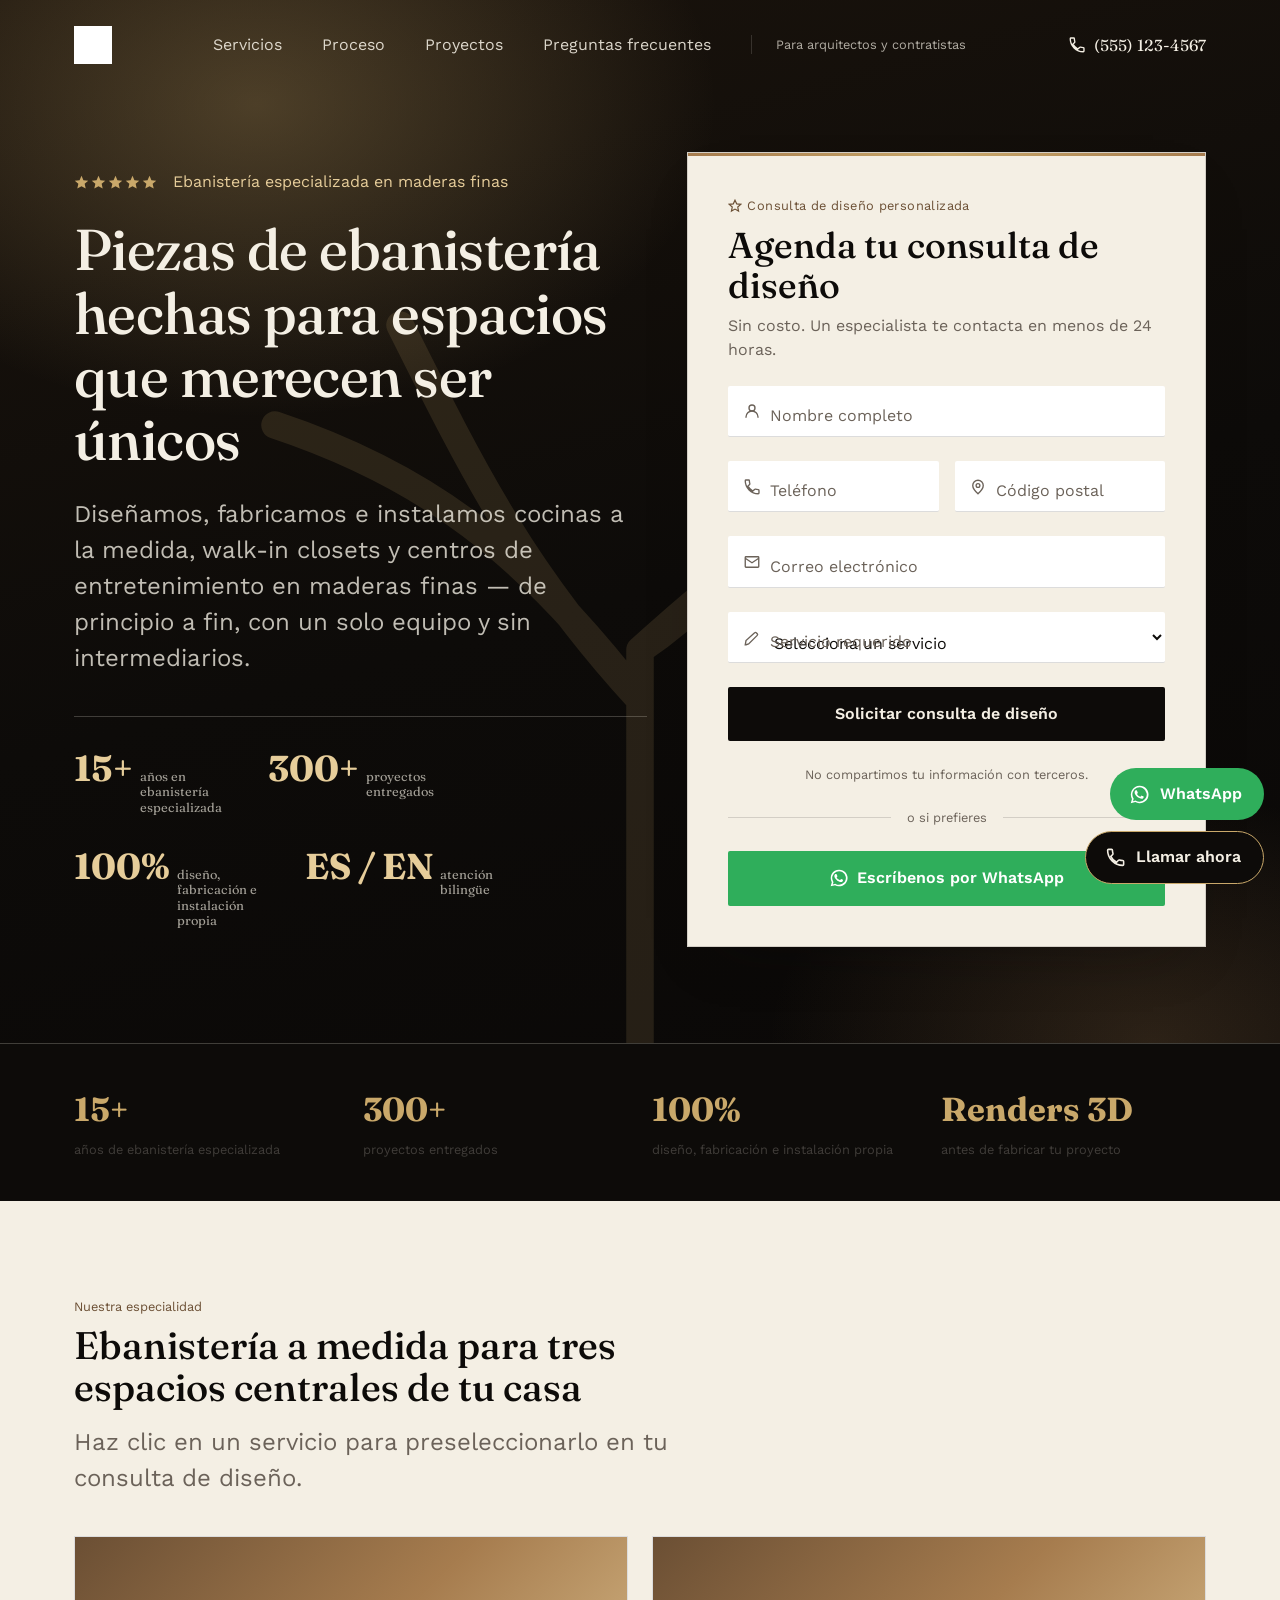
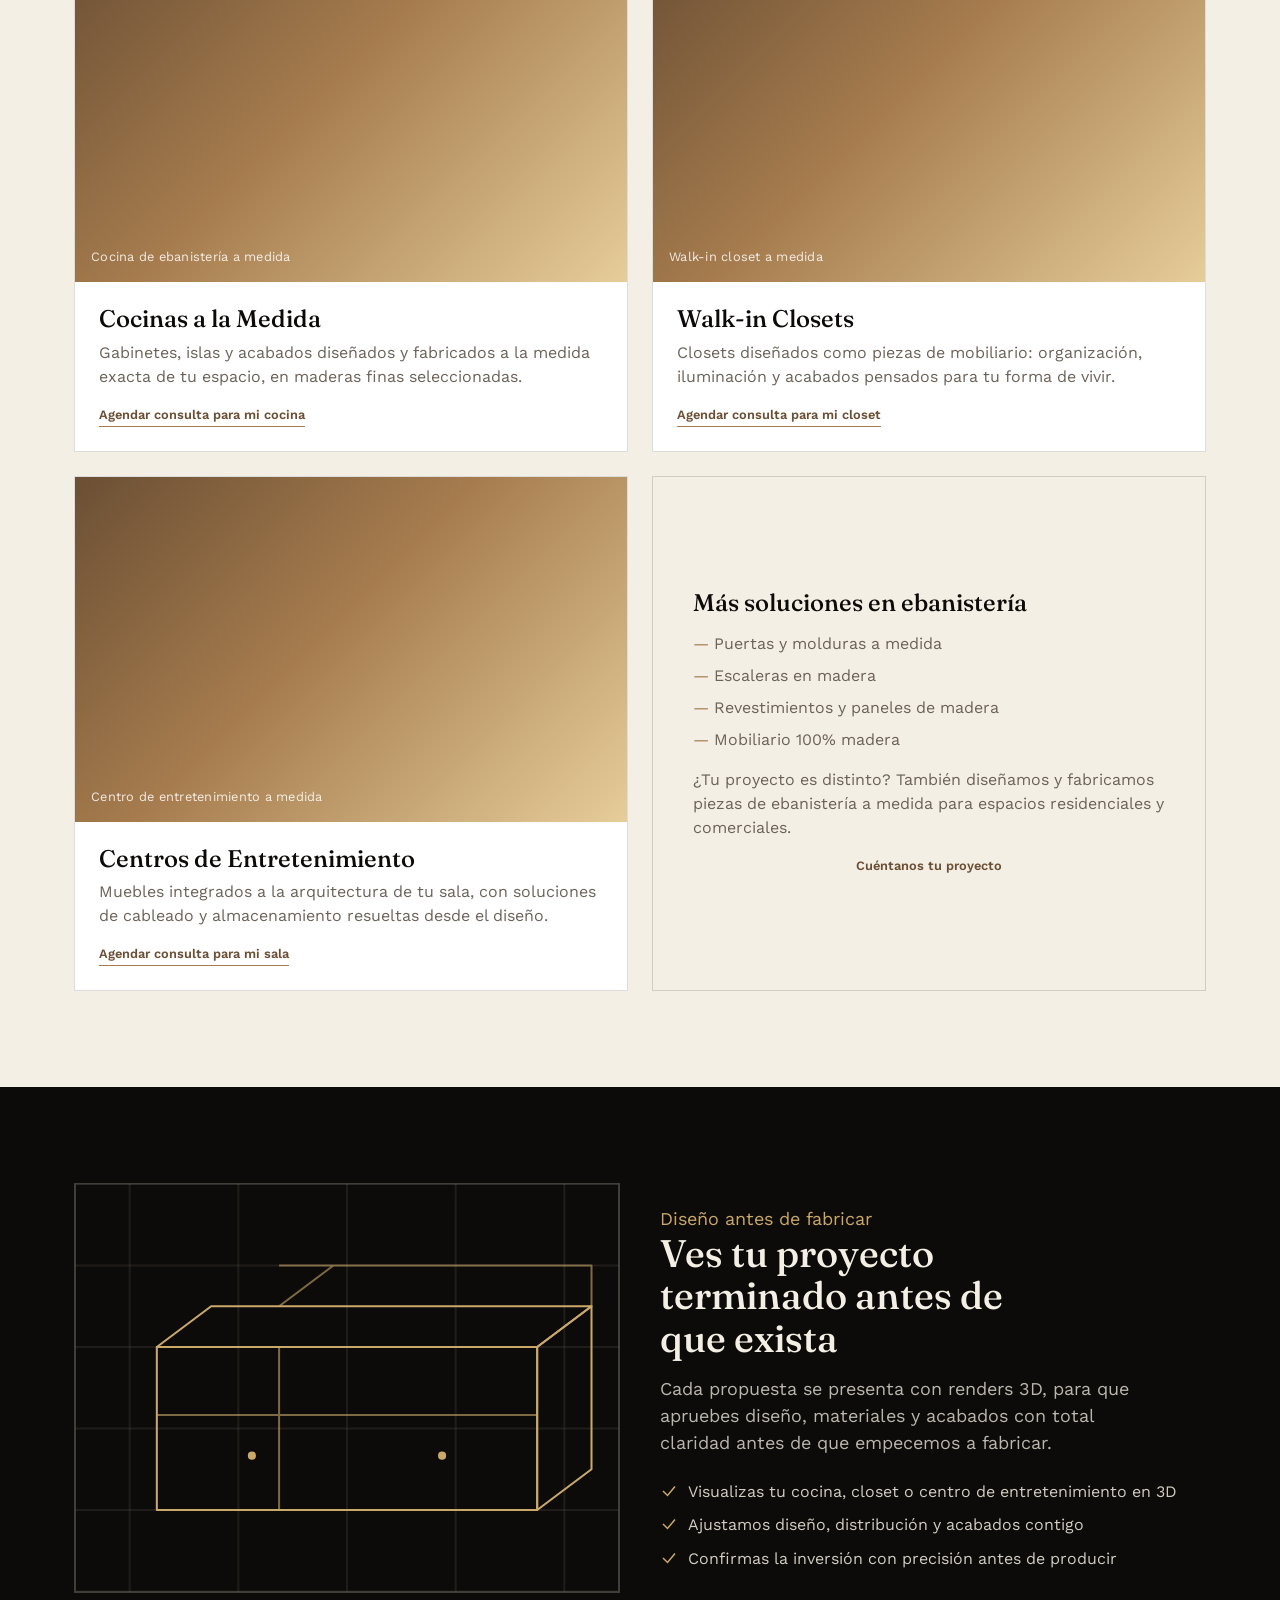
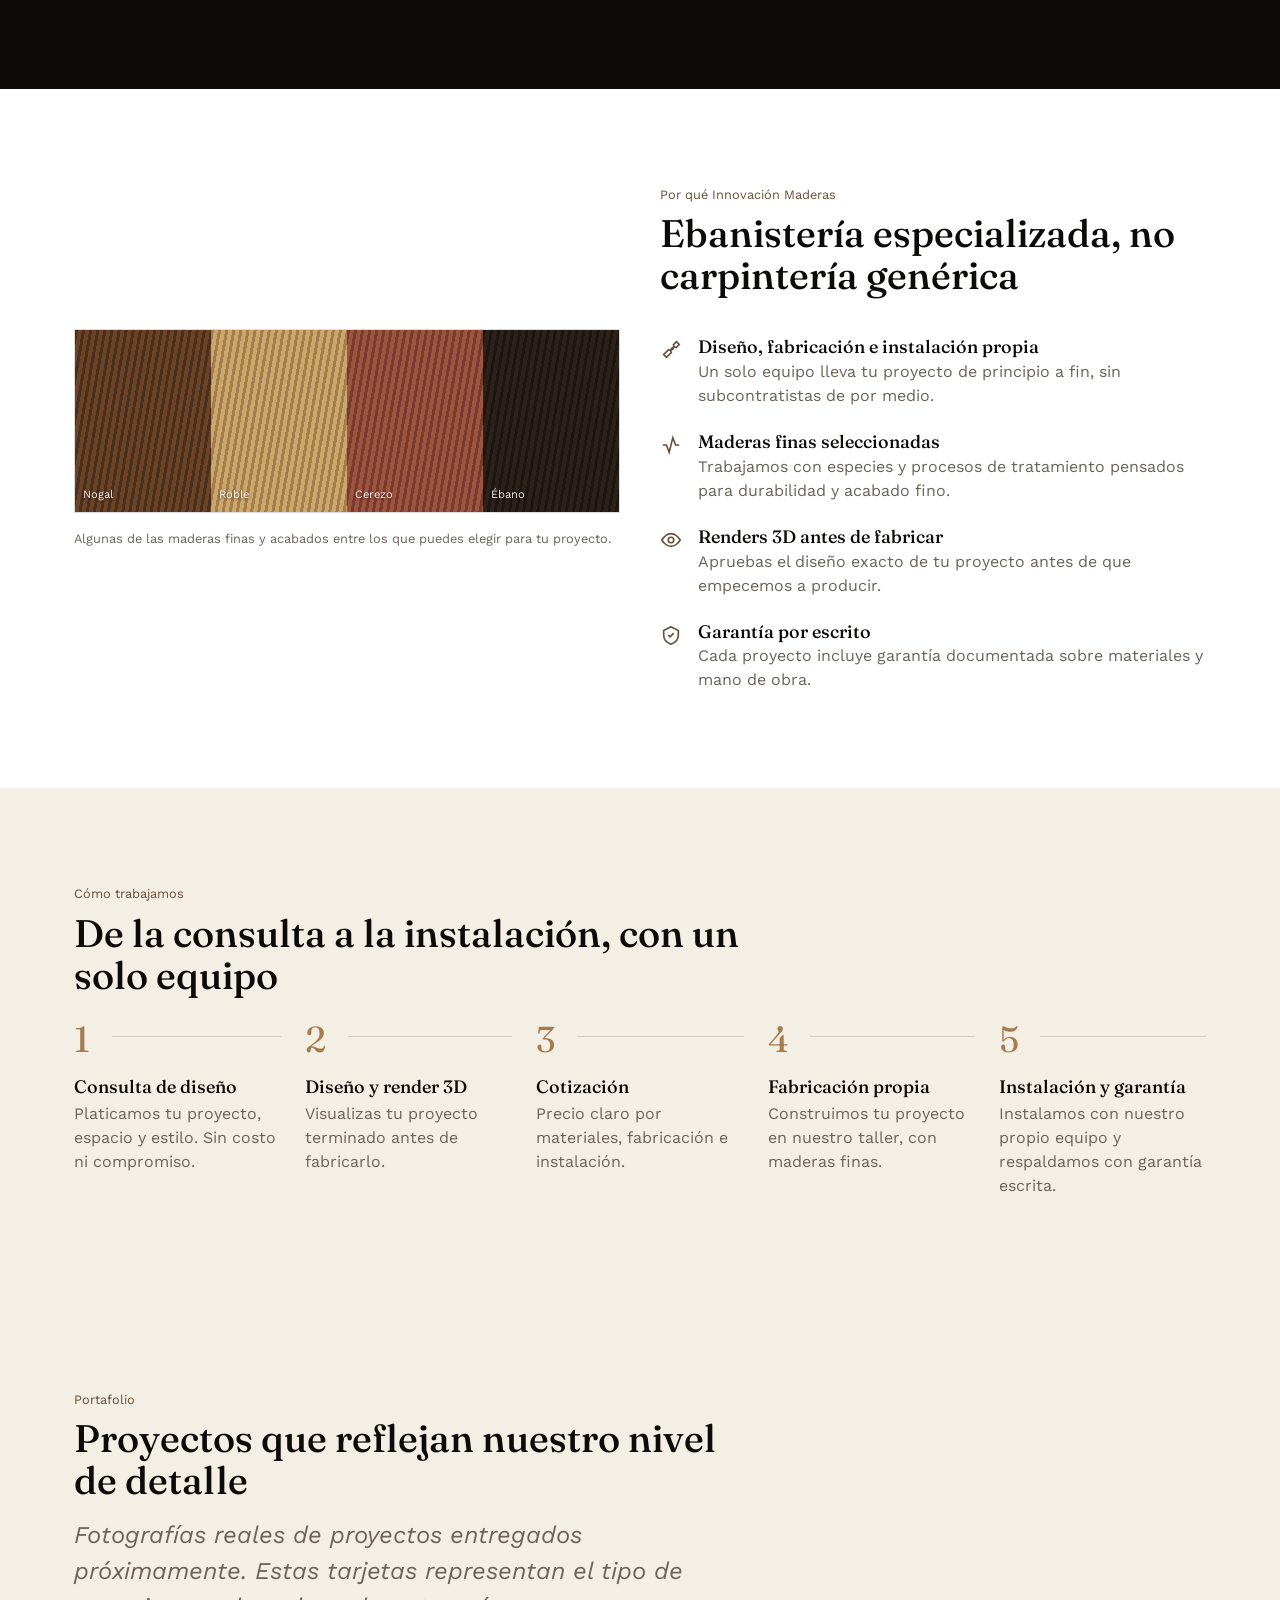
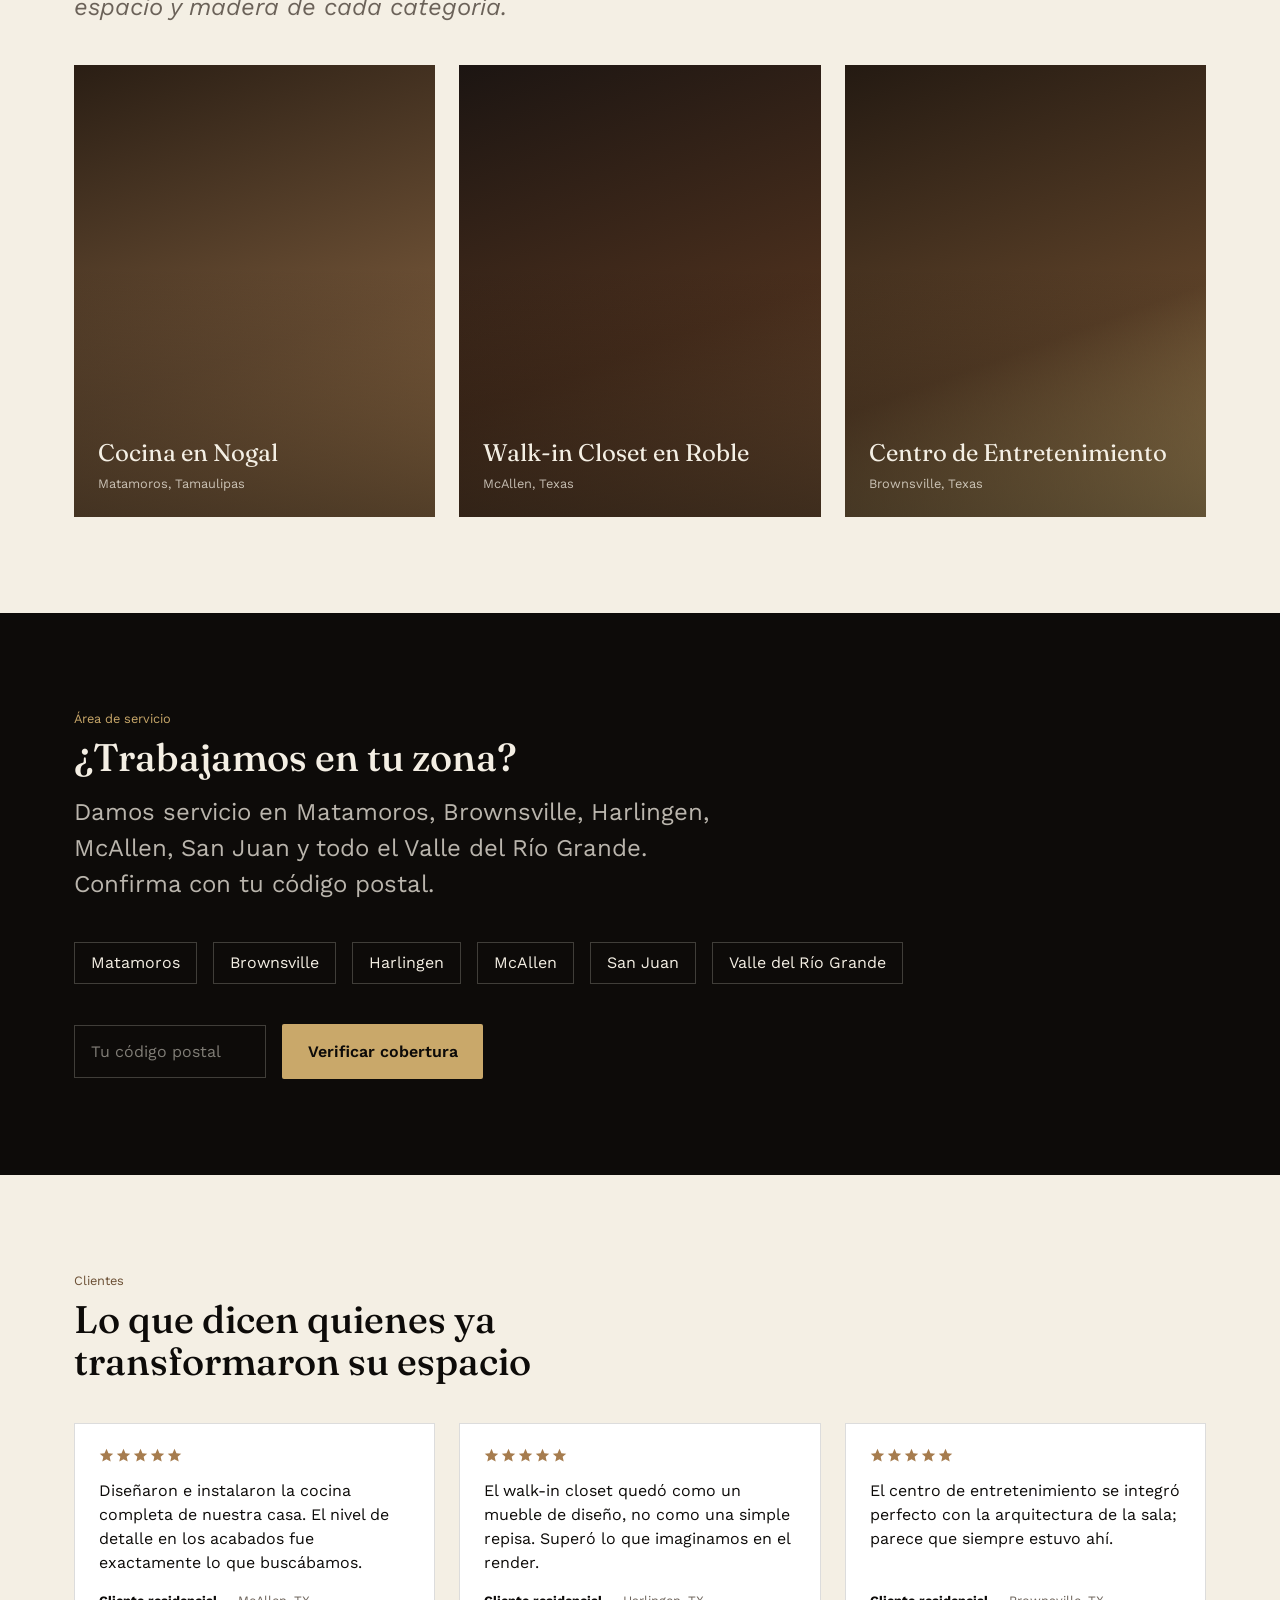
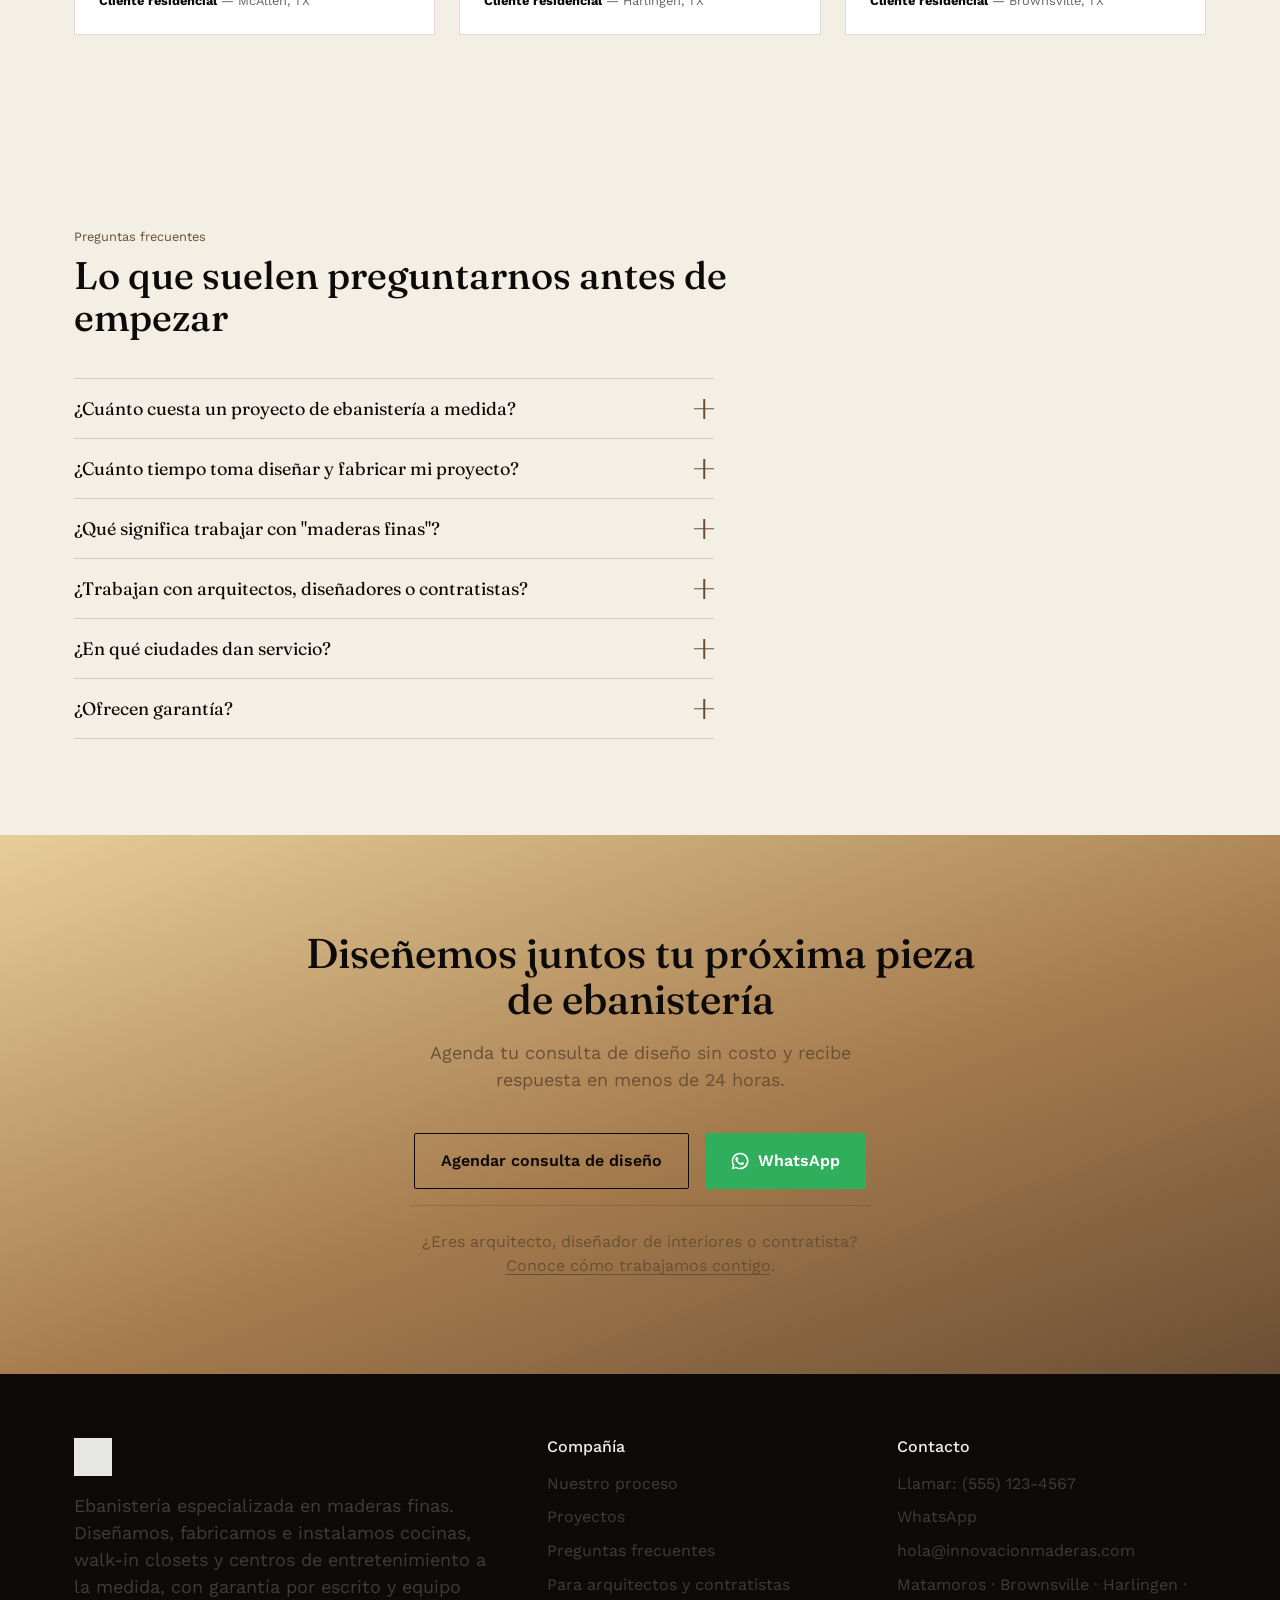
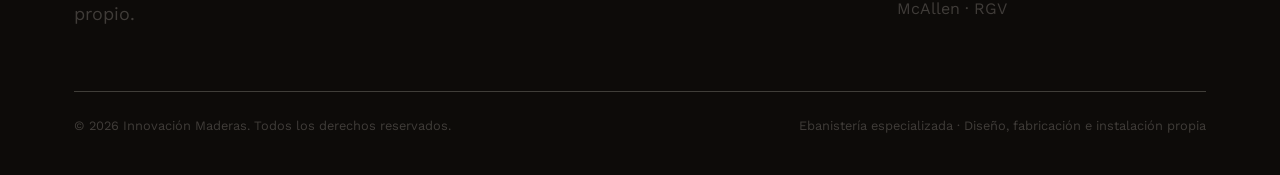
==== commit 844e2f11: "Add files via upload v4" ====
--- a/index.html
+++ b/index.html
@@ -14,7 +14,6 @@
   <link rel="stylesheet" href="assets/css/reset.css" />
   <link rel="stylesheet" href="assets/css/variables.css" />
   <link rel="stylesheet" href="assets/css/main.css" />
-  <link rel="stylesheet" href="assets/css/effects.css" />
   <link rel="stylesheet" href="assets/css/pages/home.css" />
 </head>
 <body>
@@ -87,64 +86,59 @@
         </div>
 
         <div class="lead-card">
+          <span class="lead-card__kicker">
+            <svg viewBox="0 0 24 24" fill="none" stroke="currentColor" stroke-width="2"><path d="M12 2l2.9 6.3 6.9.8-5.1 4.7 1.4 6.8L12 17.3l-6.1 3.3 1.4-6.8-5.1-4.7 6.9-.8L12 2z"/></svg>
+            Consulta de diseño personalizada
+          </span>
           <h2 class="lead-card__title">Agenda tu consulta de diseño</h2>
           <p class="lead-card__subtitle">Sin costo. Un especialista te contacta en menos de 24 horas.</p>
 
           <form class="lead-form" id="lead-form">
             <div class="field">
+              <svg class="field__icon" viewBox="0 0 24 24" fill="none" stroke="currentColor" stroke-width="1.8"><circle cx="12" cy="8" r="4"/><path d="M4 21v-1a8 8 0 0 1 16 0v1"/></svg>
+              <input type="text" id="nombre" name="nombre" placeholder=" " required autocomplete="name" />
               <label for="nombre">Nombre completo</label>
-              <div class="field__control">
-                <svg viewBox="0 0 24 24" fill="none" stroke="currentColor" stroke-width="1.8"><circle cx="12" cy="8" r="3.2"/><path d="M5 20c1.5-4 4.2-6 7-6s5.5 2 7 6"/></svg>
-                <input type="text" id="nombre" name="nombre" placeholder="Tu nombre" required autocomplete="name" />
-              </div>
+              <svg class="field__check" viewBox="0 0 24 24" fill="none" stroke="currentColor" stroke-width="2.4"><path d="M4 12l6 6L20 6"/></svg>
             </div>
 
             <div class="field-row">
               <div class="field">
+                <svg class="field__icon" viewBox="0 0 24 24" fill="none" stroke="currentColor" stroke-width="1.8"><path d="M6.6 10.8c1.4 2.8 3.8 5.2 6.6 6.6l2.2-2.2c.3-.3.7-.4 1.1-.3 1.2.4 2.5.6 3.8.6.6 0 1 .4 1 1V20c0 .6-.4 1-1 1C10.9 21 3 13.1 3 3.7c0-.6.4-1 1-1h3.5c.6 0 1 .4 1 1 0 1.3.2 2.6.6 3.8.1.4 0 .8-.3 1.1L6.6 10.8z"/></svg>
+                <input type="tel" id="telefono" name="telefono" placeholder=" " required autocomplete="tel" />
                 <label for="telefono">Teléfono</label>
-                <div class="field__control">
-                  <svg viewBox="0 0 24 24" fill="none" stroke="currentColor" stroke-width="1.8"><path d="M6.6 10.8c1.4 2.8 3.8 5.2 6.6 6.6l2.2-2.2c.3-.3.7-.4 1.1-.3 1.2.4 2.5.6 3.8.6.6 0 1 .4 1 1V20c0 .6-.4 1-1 1C10.9 21 3 13.1 3 3.7c0-.6.4-1 1-1h3.5c.6 0 1 .4 1 1 0 1.3.2 2.6.6 3.8.1.4 0 .8-.3 1.1L6.6 10.8z"/></svg>
-                  <input type="tel" id="telefono" name="telefono" placeholder="(555) 000-0000" required autocomplete="tel" />
-                </div>
+                <svg class="field__check" viewBox="0 0 24 24" fill="none" stroke="currentColor" stroke-width="2.4"><path d="M4 12l6 6L20 6"/></svg>
               </div>
               <div class="field">
+                <svg class="field__icon" viewBox="0 0 24 24" fill="none" stroke="currentColor" stroke-width="1.8"><path d="M12 21s-7-6.2-7-11a7 7 0 0 1 14 0c0 4.8-7 11-7 11z"/><circle cx="12" cy="10" r="2.5"/></svg>
+                <input type="text" id="zipcode" name="zipcode" placeholder=" " inputmode="numeric" maxlength="5" required autocomplete="postal-code" />
                 <label for="zipcode">Código postal</label>
-                <div class="field__control">
-                  <svg viewBox="0 0 24 24" fill="none" stroke="currentColor" stroke-width="1.8"><path d="M12 21s7-7.2 7-12a7 7 0 1 0-14 0c0 4.8 7 12 7 12z"/><circle cx="12" cy="9" r="2.4"/></svg>
-                  <input type="text" id="zipcode" name="zipcode" placeholder="00000" inputmode="numeric" maxlength="5" required autocomplete="postal-code" />
-                </div>
+                <svg class="field__check" viewBox="0 0 24 24" fill="none" stroke="currentColor" stroke-width="2.4"><path d="M4 12l6 6L20 6"/></svg>
               </div>
             </div>
 
             <div class="field">
+              <svg class="field__icon" viewBox="0 0 24 24" fill="none" stroke="currentColor" stroke-width="1.8"><rect x="3" y="5" width="18" height="14" rx="1"/><path d="M3 7l9 6 9-6"/></svg>
+              <input type="email" id="email" name="email" placeholder=" " required autocomplete="email" />
               <label for="email">Correo electrónico</label>
-              <div class="field__control">
-                <svg viewBox="0 0 24 24" fill="none" stroke="currentColor" stroke-width="1.8"><rect x="3" y="5" width="18" height="14" rx="1.5"/><path d="M3.5 6.5l8.5 6 8.5-6"/></svg>
-                <input type="email" id="email" name="email" placeholder="tucorreo@ejemplo.com" required autocomplete="email" />
-              </div>
-            </div>
-
-            <div class="field">
+              <svg class="field__check" viewBox="0 0 24 24" fill="none" stroke="currentColor" stroke-width="2.4"><path d="M4 12l6 6L20 6"/></svg>
+            </div>
+
+            <div class="field field--select">
+              <svg class="field__icon" viewBox="0 0 24 24" fill="none" stroke="currentColor" stroke-width="1.8"><path d="M4 21l3.5-1L19 8.5a1.5 1.5 0 0 0 0-2.1l-1.4-1.4a1.5 1.5 0 0 0-2.1 0L4 15.5 3 21z"/></svg>
+              <select id="servicio" name="servicio" required>
+                <option value="" selected disabled>Selecciona un servicio</option>
+                <option value="Cocinas a la Medida">Cocinas a la Medida</option>
+                <option value="Walk-in Closets">Walk-in Closets</option>
+                <option value="Centros de Entretenimiento">Centros de Entretenimiento</option>
+                <option value="Puertas y Molduras">Puertas y Molduras</option>
+                <option value="Escaleras">Escaleras</option>
+                <option value="Revestimientos de Madera">Revestimientos de Madera</option>
+                <option value="Otro proyecto de ebanistería">Otro proyecto de ebanistería</option>
+              </select>
               <label for="servicio">Servicio requerido</label>
-              <div class="field__control">
-                <svg viewBox="0 0 24 24" fill="none" stroke="currentColor" stroke-width="1.8"><path d="M14.7 6.3a4 4 0 0 1-5.4 5.4L4 17l3 3 5.3-5.3a4 4 0 0 1 5.4-5.4L21 6l-3-3-3.3 3.3z"/></svg>
-                <select id="servicio" name="servicio" required>
-                  <option value="" selected disabled>Selecciona un servicio</option>
-                  <option value="Cocinas a la Medida">Cocinas a la Medida</option>
-                  <option value="Walk-in Closets">Walk-in Closets</option>
-                  <option value="Centros de Entretenimiento">Centros de Entretenimiento</option>
-                  <option value="Puertas y Molduras">Puertas y Molduras</option>
-                  <option value="Escaleras">Escaleras</option>
-                  <option value="Revestimientos de Madera">Revestimientos de Madera</option>
-                  <option value="Otro proyecto de ebanistería">Otro proyecto de ebanistería</option>
-                </select>
-              </div>
-            </div>
-
-            <button type="submit" class="btn btn--primary">
-              Solicitar consulta de diseño
-              <svg viewBox="0 0 24 24" fill="none" stroke="currentColor" stroke-width="2"><path d="M5 12h14M13 6l6 6-6 6"/></svg>
-            </button>
+            </div>
+
+            <button type="submit" class="btn btn--primary">Solicitar consulta de diseño</button>
             <p class="lead-form__note">No compartimos tu información con terceros.</p>
           </form>
 
@@ -224,27 +218,21 @@
     <section class="render-banner">
       <div class="container">
         <div class="render-banner__art">
-          <div class="compare" id="compare-render">
-            <div class="compare__pane compare__before">
-              <span class="compare__tag">Antes — boceto y render 3D</span>
-            </div>
-            <div class="compare__pane compare__after">
-              <span class="compare__tag">Después — instalado en tu casa</span>
-            </div>
-            <input
-              type="range"
-              class="compare__range"
-              min="0"
-              max="100"
-              value="50"
-              aria-label="Desliza para comparar el render 3D con el resultado instalado"
-            />
-            <div class="compare__handle" aria-hidden="true">
-              <div class="compare__grip">
-                <svg viewBox="0 0 24 24" fill="none" stroke="currentColor" stroke-width="2"><path d="M8 7l-5 5 5 5M16 7l5 5-5 5" /></svg>
-              </div>
-            </div>
-          </div>
+          <svg viewBox="0 0 400 300" width="100%" height="100%" fill="none" stroke="var(--color-gold)" stroke-width="1.5">
+            <rect x="0" y="0" width="400" height="300" fill="none" stroke="var(--border-on-dark)" stroke-width="1" />
+            <g opacity="0.35" stroke="var(--border-on-dark)">
+              <path d="M40 0v300M120 0v300M200 0v300M280 0v300M360 0v300" />
+              <path d="M0 60h400M0 120h400M0 180h400M0 240h400" />
+            </g>
+            <g stroke-linejoin="round">
+              <path d="M60 240 L60 120 L340 120 L340 240 Z" />
+              <path d="M60 120 L100 90 L380 90 L340 120 Z" />
+              <path d="M340 120 L380 90 L380 210 L340 240 Z" />
+              <path d="M60 170 L340 170 M150 120 L150 240 M150 90 L190 60 M150 60 L380 60 L380 90" opacity="0.6" />
+              <circle cx="130" cy="200" r="3" fill="var(--color-gold)" stroke="none" />
+              <circle cx="270" cy="200" r="3" fill="var(--color-gold)" stroke="none" />
+            </g>
+          </svg>
         </div>
 
         <div>
--- a/assets/css/main.css
+++ b/assets/css/main.css
@@ -29,6 +29,46 @@
   overflow: hidden;
   clip: rect(0 0 0 0);
   white-space: nowrap;
+}
+
+/* ==========================================================================
+   Transición entre páginas — velo que cubre/descubre la pantalla para que
+   navegar a otra página se sienta como parte de la misma experiencia.
+   ========================================================================== */
+
+.page-transition {
+  position: fixed;
+  inset: 0;
+  z-index: 300;
+  background: var(--color-black);
+  opacity: 1;
+  pointer-events: none;
+  transition: opacity 480ms var(--ease-standard);
+}
+
+.page-transition.is-hidden { opacity: 0; }
+
+@media (prefers-reduced-motion: reduce) {
+  .page-transition { transition: none; }
+}
+
+/* ==========================================================================
+   Botones — micro-interacciones compartidas.
+   El desplazamiento "magnético" lo aplica JS vía transform inline;
+   aquí solo se define la respuesta de sombra/color y la suavidad del
+   regreso a su posición original.
+   ========================================================================== */
+
+.btn, .floating-btn, .service-cta {
+  transition: transform 200ms var(--ease-standard),
+              background var(--duration-fast) var(--ease-standard),
+              box-shadow 200ms var(--ease-standard);
+}
+
+.btn:hover { box-shadow: 0 14px 30px -16px rgba(13, 11, 9, 0.5); }
+
+@media (prefers-reduced-motion: reduce) {
+  .btn, .floating-btn, .service-cta { transition: background var(--duration-fast) var(--ease-standard); }
 }
 
 /* ==========================================================================
--- a/assets/css/pages/home.css
+++ b/assets/css/pages/home.css
@@ -92,54 +92,34 @@
 
 /* ---------- Tarjeta de consulta (formulario) ---------- */
 .lead-card {
-  position: relative;
-  isolation: isolate;
   background: var(--color-ivory);
+  border: 1px solid var(--border-subtle);
   box-shadow: var(--shadow-card);
   padding: var(--space-4);
   color: var(--text-primary);
-  border-radius: 3px;
-}
-
-/* Borde en degradado dorado, giratorio: se dibuja con un pseudo-elemento
-   enmascarado para no interferir con el padding/contenido de la tarjeta. */
+}
+
+.lead-card { position: relative; }
+
 .lead-card::before {
   content: "";
   position: absolute;
-  inset: -1px;
-  padding: 1.5px;
-  border-radius: inherit;
-  background: conic-gradient(
-    from var(--angle, 0deg),
-    var(--color-gold-light),
-    var(--color-bronze) 30%,
-    transparent 55%,
-    var(--color-gold) 85%,
-    var(--color-gold-light)
-  );
-  -webkit-mask: linear-gradient(#000 0 0) content-box, linear-gradient(#000 0 0);
-  -webkit-mask-composite: xor;
-  mask-composite: exclude;
-  animation: lead-border-spin 7s linear infinite;
-  pointer-events: none;
-  z-index: -1;
-}
-
-@property --angle {
-  syntax: "<angle>";
-  inherits: false;
-  initial-value: 0deg;
-}
-
-@keyframes lead-border-spin {
-  to { --angle: 360deg; }
-}
-
-@media (prefers-reduced-motion: reduce) {
-  .lead-card::before { animation: none; }
-}
-
-.lead-card__title { font-size: var(--step-lg); }
+  top: 0; left: 0; right: 0;
+  height: 3px;
+  background: linear-gradient(90deg, var(--color-bronze) 0%, var(--color-gold) 50%, var(--color-bronze) 100%);
+}
+
+.lead-card__kicker {
+  display: inline-flex;
+  align-items: center;
+  gap: 0.4em;
+  font-size: var(--step-xs);
+  color: var(--color-bronze-deep);
+  letter-spacing: 0.03em;
+}
+.lead-card__kicker svg { width: 14px; height: 14px; }
+
+.lead-card__title { font-size: var(--step-lg); margin-top: 0.4rem; }
 
 .lead-card__subtitle {
   margin-top: var(--space-1);
@@ -150,87 +130,107 @@
 .lead-form {
   margin-top: var(--space-3);
   display: grid;
-  gap: var(--space-2);
-}
-
-.field { display: grid; gap: 0.5rem; }
-
-.field label {
-  font-size: var(--step-xs);
-  letter-spacing: 0.02em;
-  color: var(--color-bronze-deep);
+  gap: var(--space-3);
+}
+
+/* Campos con ícono, etiqueta flotante y confirmación de validez */
+.field { position: relative; }
+
+.field__icon {
+  position: absolute;
+  left: 0.9rem;
+  top: 1.05rem;
+  width: 18px; height: 18px;
+  color: var(--text-muted);
+  pointer-events: none;
   transition: color var(--duration-fast) var(--ease-standard);
-}
-
-.field:focus-within label { color: var(--color-black); }
-
-.field__control {
-  position: relative;
-  display: flex;
-  align-items: center;
-}
-
-.field__control svg {
-  position: absolute;
-  left: 0.1rem;
-  width: 18px;
-  height: 18px;
-  color: var(--color-bronze);
-  pointer-events: none;
-  transition: color var(--duration-fast) var(--ease-standard), transform var(--duration-fast) var(--ease-standard);
-}
-
-.field:focus-within .field__control svg {
-  color: var(--color-gold);
-  transform: scale(1.08);
-}
-
-/* línea inferior que se dibuja de izquierda a derecha al enfocar el campo */
-.field__control::after {
-  content: "";
-  position: absolute;
-  left: 0; right: 0; bottom: 0;
-  height: 1.5px;
-  background: var(--color-gold);
-  transform: scaleX(0);
-  transform-origin: left;
-  transition: transform var(--duration-base) var(--ease-standard);
-}
-.field:focus-within .field__control::after { transform: scaleX(1); }
+  z-index: 1;
+}
 
 .field input,
 .field select {
   width: 100%;
   border: none;
   border-bottom: 1.5px solid var(--border-subtle);
-  border-radius: 0;
-  background: transparent;
-  padding: 0.75rem 0.4rem 0.65rem 1.7rem;
-  font-size: var(--step-sm);
-  font-family: var(--font-body);
-  color: var(--text-primary);
-  transition: border-color var(--duration-fast) var(--ease-standard);
-}
-
-.field input:focus-visible,
-.field select:focus-visible {
+  background: var(--color-white);
+  padding: 1.15rem 1rem 0.5rem 2.6rem;
+  font-size: var(--step-sm);
+  border-radius: var(--radius);
+  transition: border-color var(--duration-fast) var(--ease-standard),
+              background var(--duration-fast) var(--ease-standard);
+}
+
+.field select { padding-left: 2.6rem; padding-top: 1.35rem; padding-bottom: 0.45rem; }
+
+.field--select label {
+  top: 0.35rem;
+  font-size: 0.7rem;
+  color: var(--color-bronze-deep);
+}
+
+.field input::placeholder { color: transparent; }
+
+.field label {
+  position: absolute;
+  left: 2.6rem;
+  top: 1.15rem;
+  font-size: var(--step-sm);
+  color: var(--text-muted);
+  pointer-events: none;
+  transition: top var(--duration-fast) var(--ease-standard),
+              font-size var(--duration-fast) var(--ease-standard),
+              color var(--duration-fast) var(--ease-standard);
+}
+
+.field input:focus,
+.field input:not(:placeholder-shown) {
+  padding-top: 1.45rem;
+  padding-bottom: 0.35rem;
+}
+
+.field input:focus + label,
+.field input:not(:placeholder-shown) + label {
+  top: 0.35rem;
+  font-size: 0.7rem;
+  color: var(--color-bronze-deep);
+}
+
+.field:focus-within .field__icon { color: var(--color-bronze); }
+
+.field input:focus,
+.field select:focus {
   outline: none;
-}
-
-.field select {
-  appearance: none;
-  -webkit-appearance: none;
-  background-image: url("data:image/svg+xml,%3Csvg xmlns='http://www.w3.org/2000/svg' viewBox='0 0 24 24' fill='none' stroke='%23a67c4e' stroke-width='2'%3E%3Cpath d='M6 9l6 6 6-6'/%3E%3C/svg%3E");
-  background-repeat: no-repeat;
-  background-position: right 0.2rem center;
-  background-size: 16px;
-  padding-right: 1.6rem;
-}
+  background: #fbf9f5;
+  border-color: var(--color-bronze);
+}
+
+.field__check {
+  position: absolute;
+  right: 0.9rem;
+  top: 1.05rem;
+  width: 18px; height: 18px;
+  color: #3f8f5a;
+  opacity: 0;
+  transform: scale(0.6);
+  transition: opacity var(--duration-fast) var(--ease-standard),
+              transform var(--duration-fast) var(--ease-standard);
+}
+
+.field input:not(:placeholder-shown):valid ~ .field__check {
+  opacity: 1;
+  transform: scale(1);
+}
+
+.field select:not([value=""]):valid { color: var(--text-primary); }
 
 .field-row {
   display: grid;
   gap: var(--space-2);
   grid-template-columns: 1fr 1fr;
+}
+
+@media (max-width: 380px) {
+  .field-row { grid-template-columns: 1fr; }
 }
 
 .btn {
@@ -362,7 +362,11 @@
   aspect-ratio: 16 / 10;
   position: relative;
   background: linear-gradient(135deg, var(--color-bronze-deep) 0%, var(--color-bronze) 45%, var(--color-gold-light) 100%);
-}
+  transition: transform 600ms var(--ease-standard);
+  transform-origin: center;
+}
+
+.service-feature:hover .service-feature__media { transform: scale(1.045); }
 
 .service-feature__media::after {
   content: attr(data-caption);
@@ -429,14 +433,7 @@
 
 .render-banner__art {
   aspect-ratio: 4/3;
-  padding: 10px;
-  background: var(--color-black);
   border: 1px solid var(--border-on-dark);
-}
-
-.render-banner__art .compare {
-  height: 100%;
-  aspect-ratio: auto;
 }
 
 .render-banner h2 {
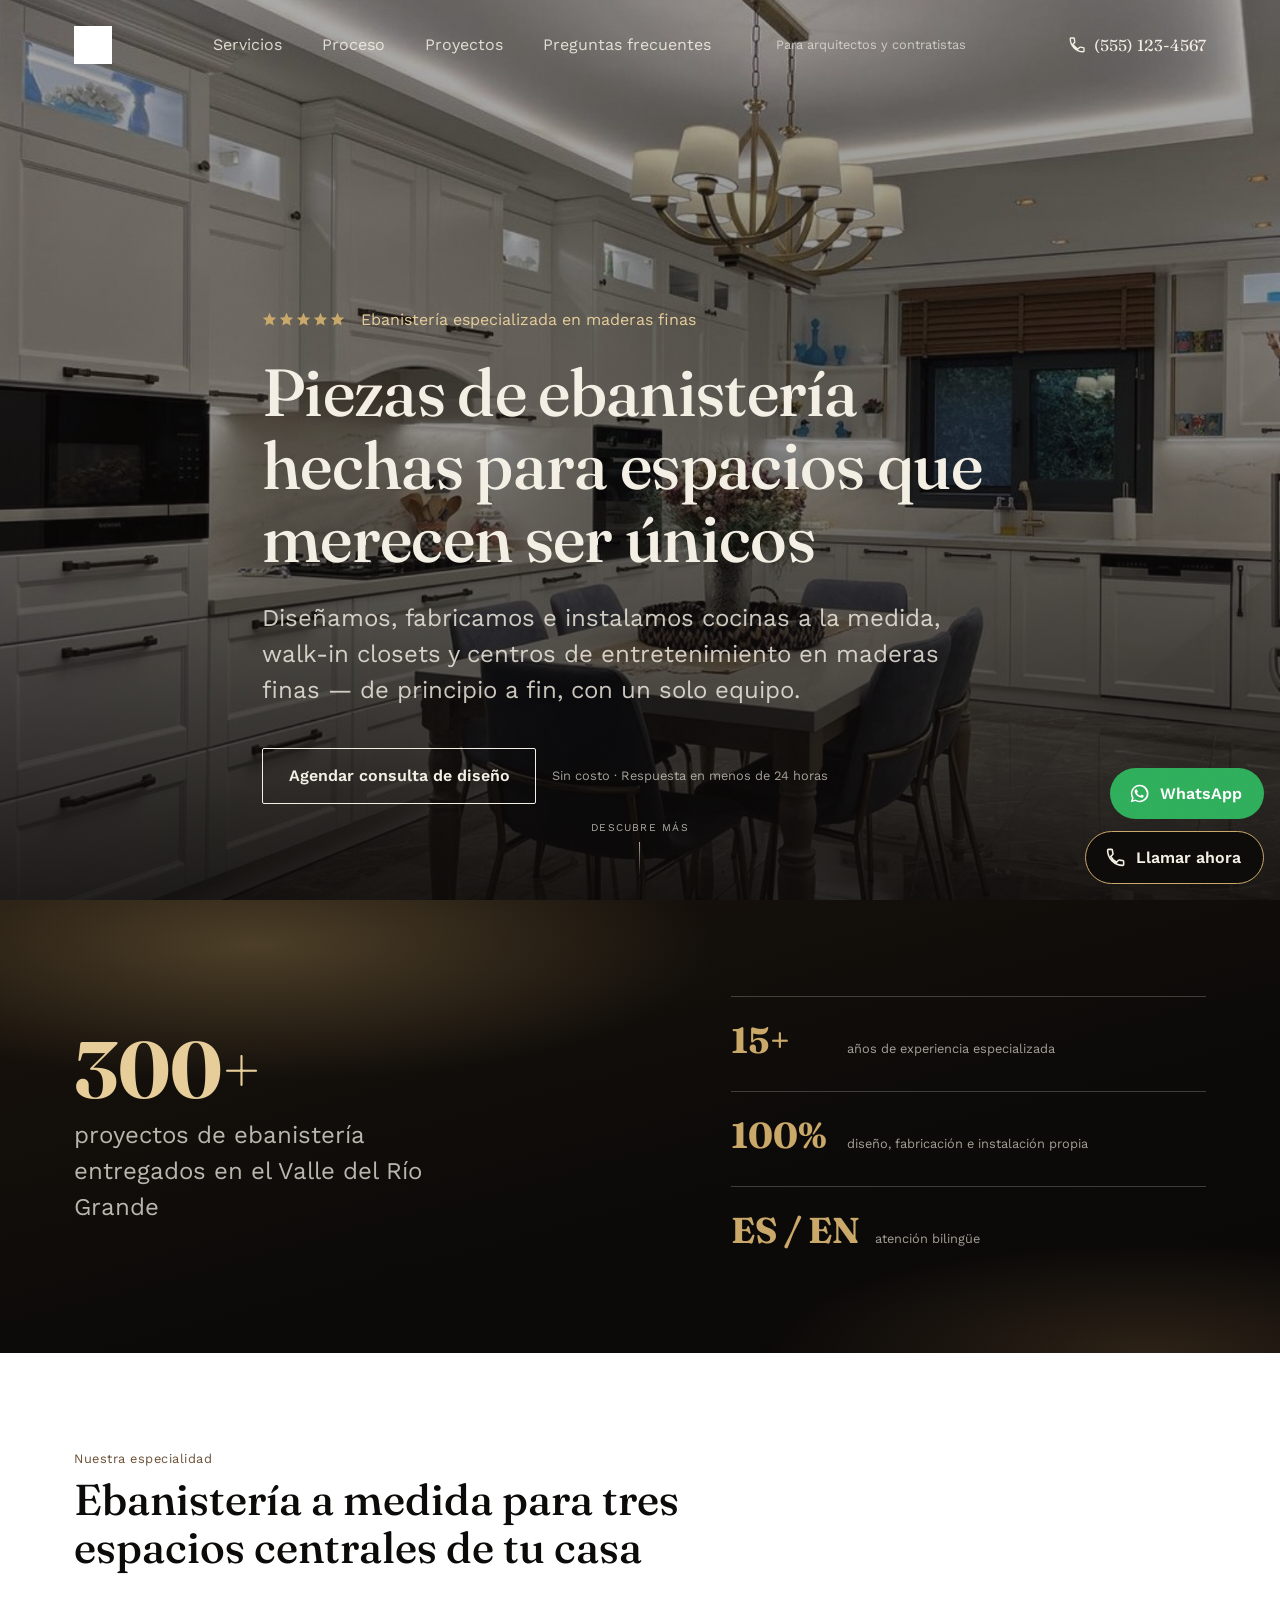
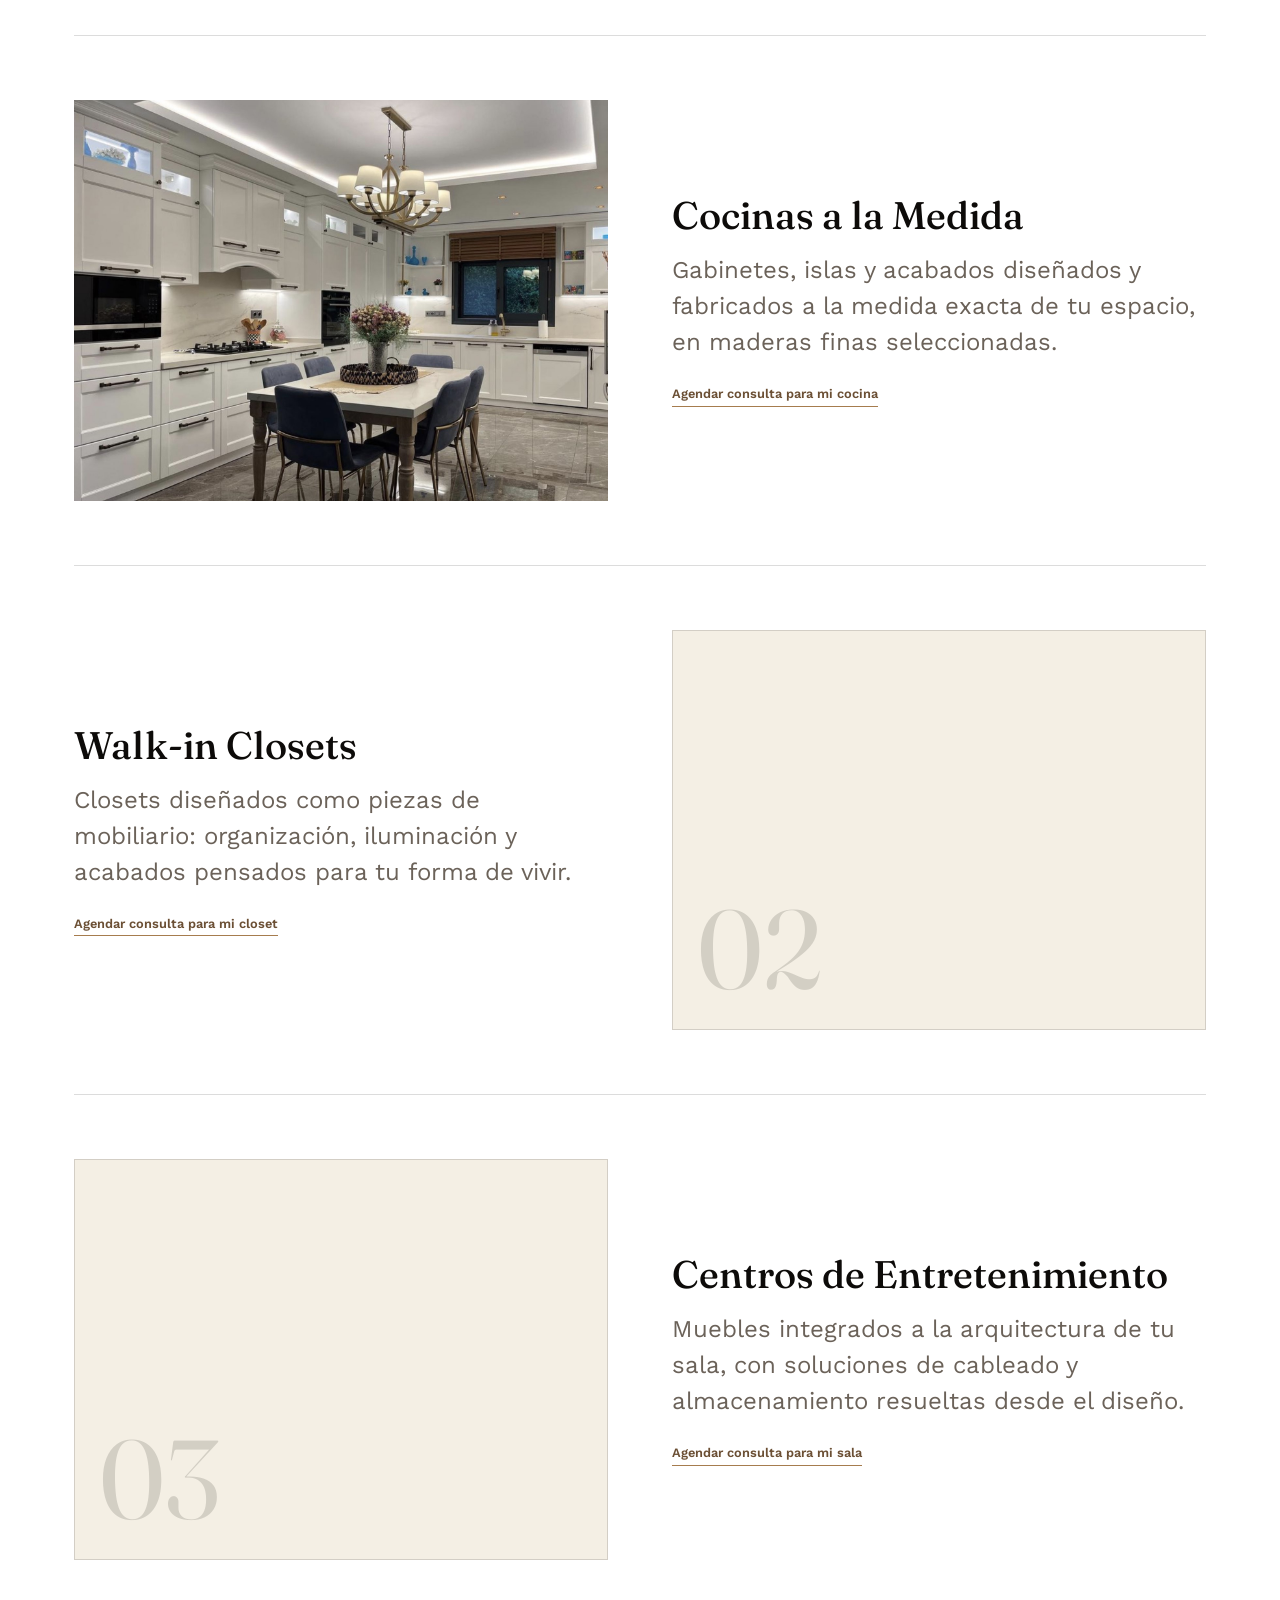
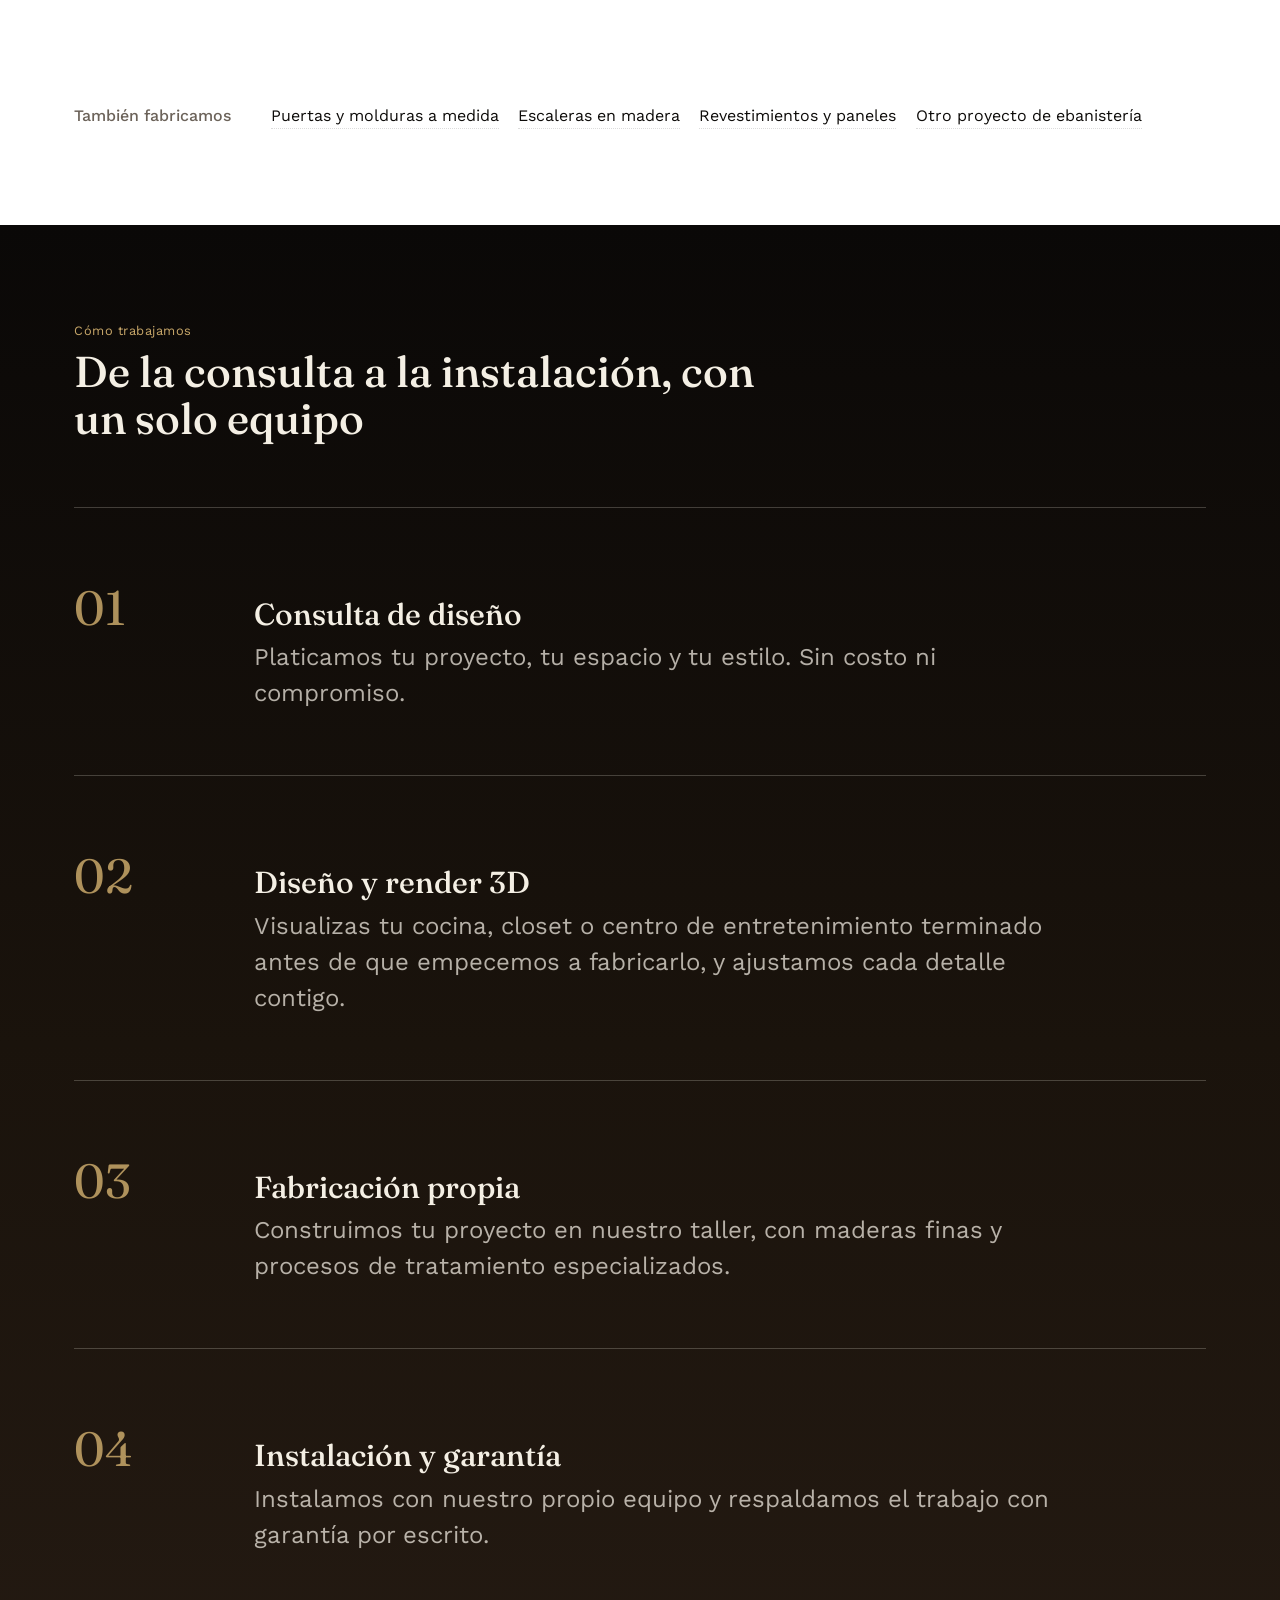
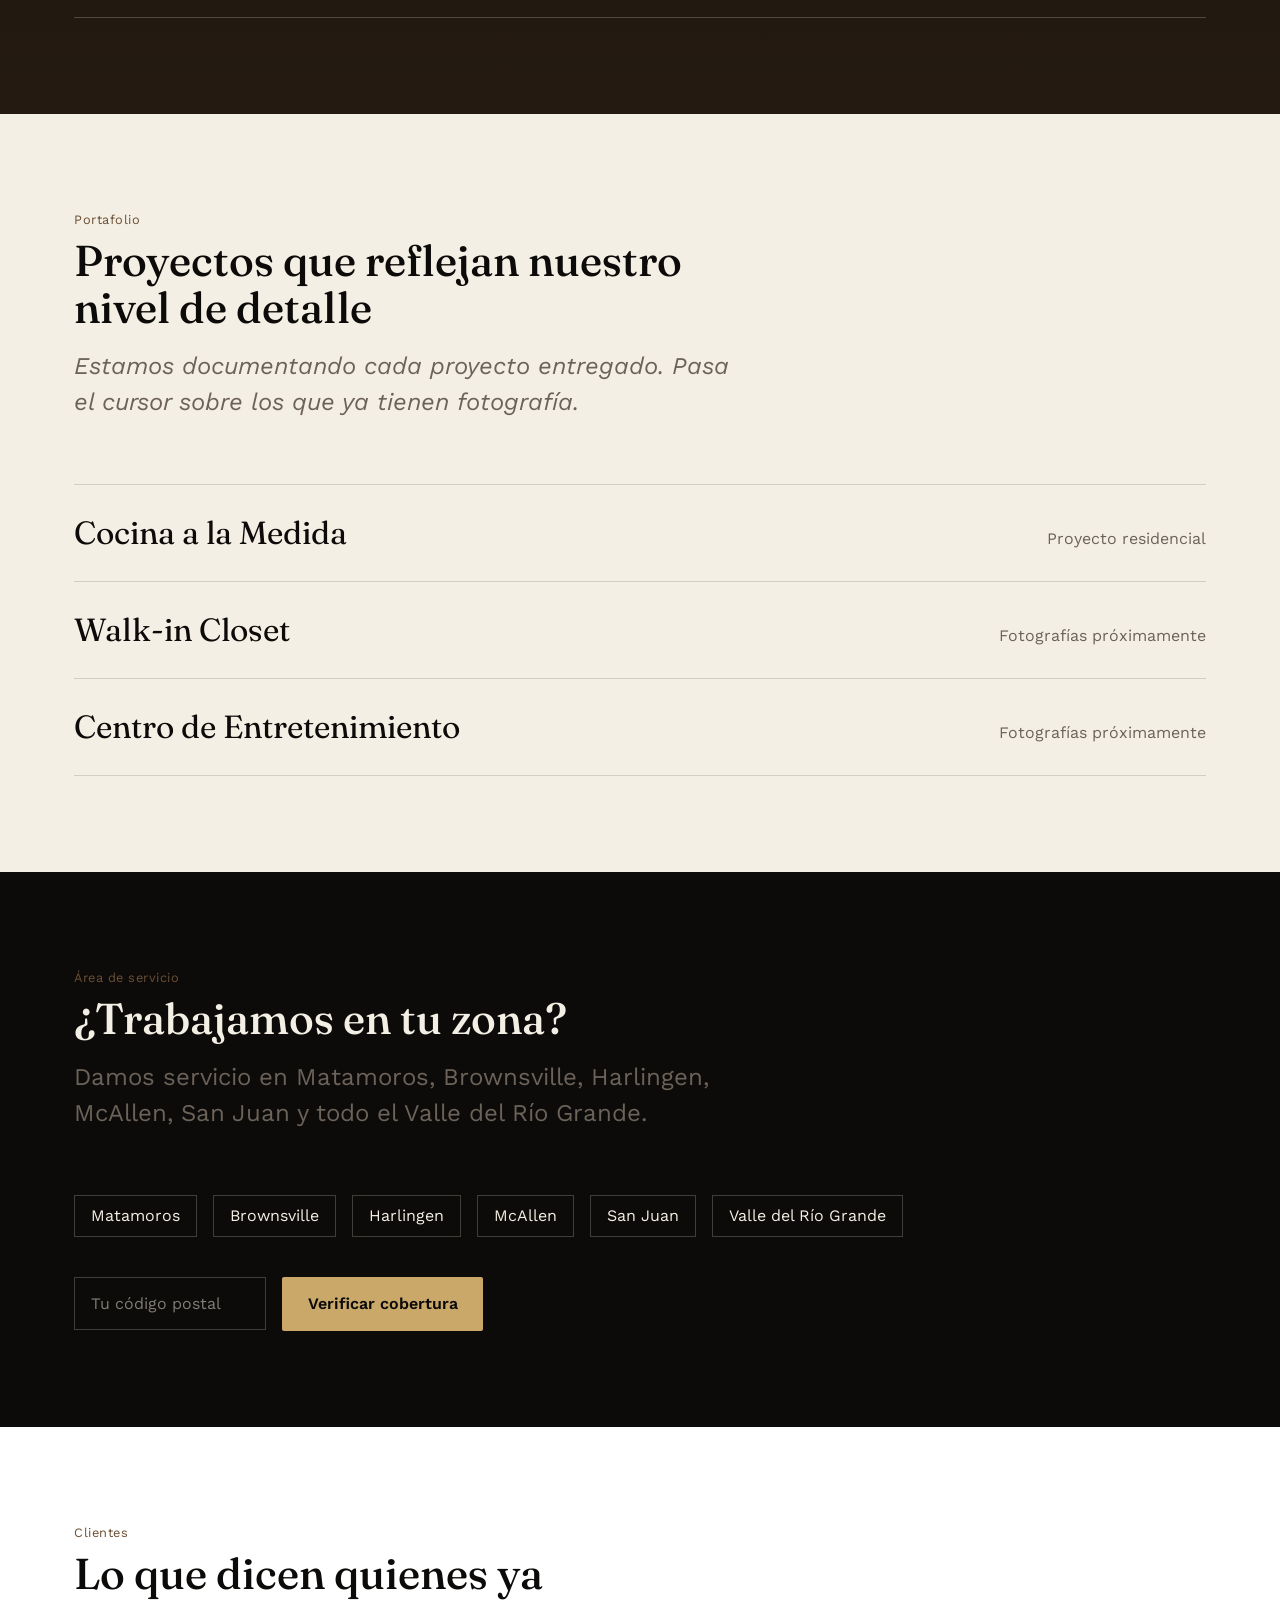
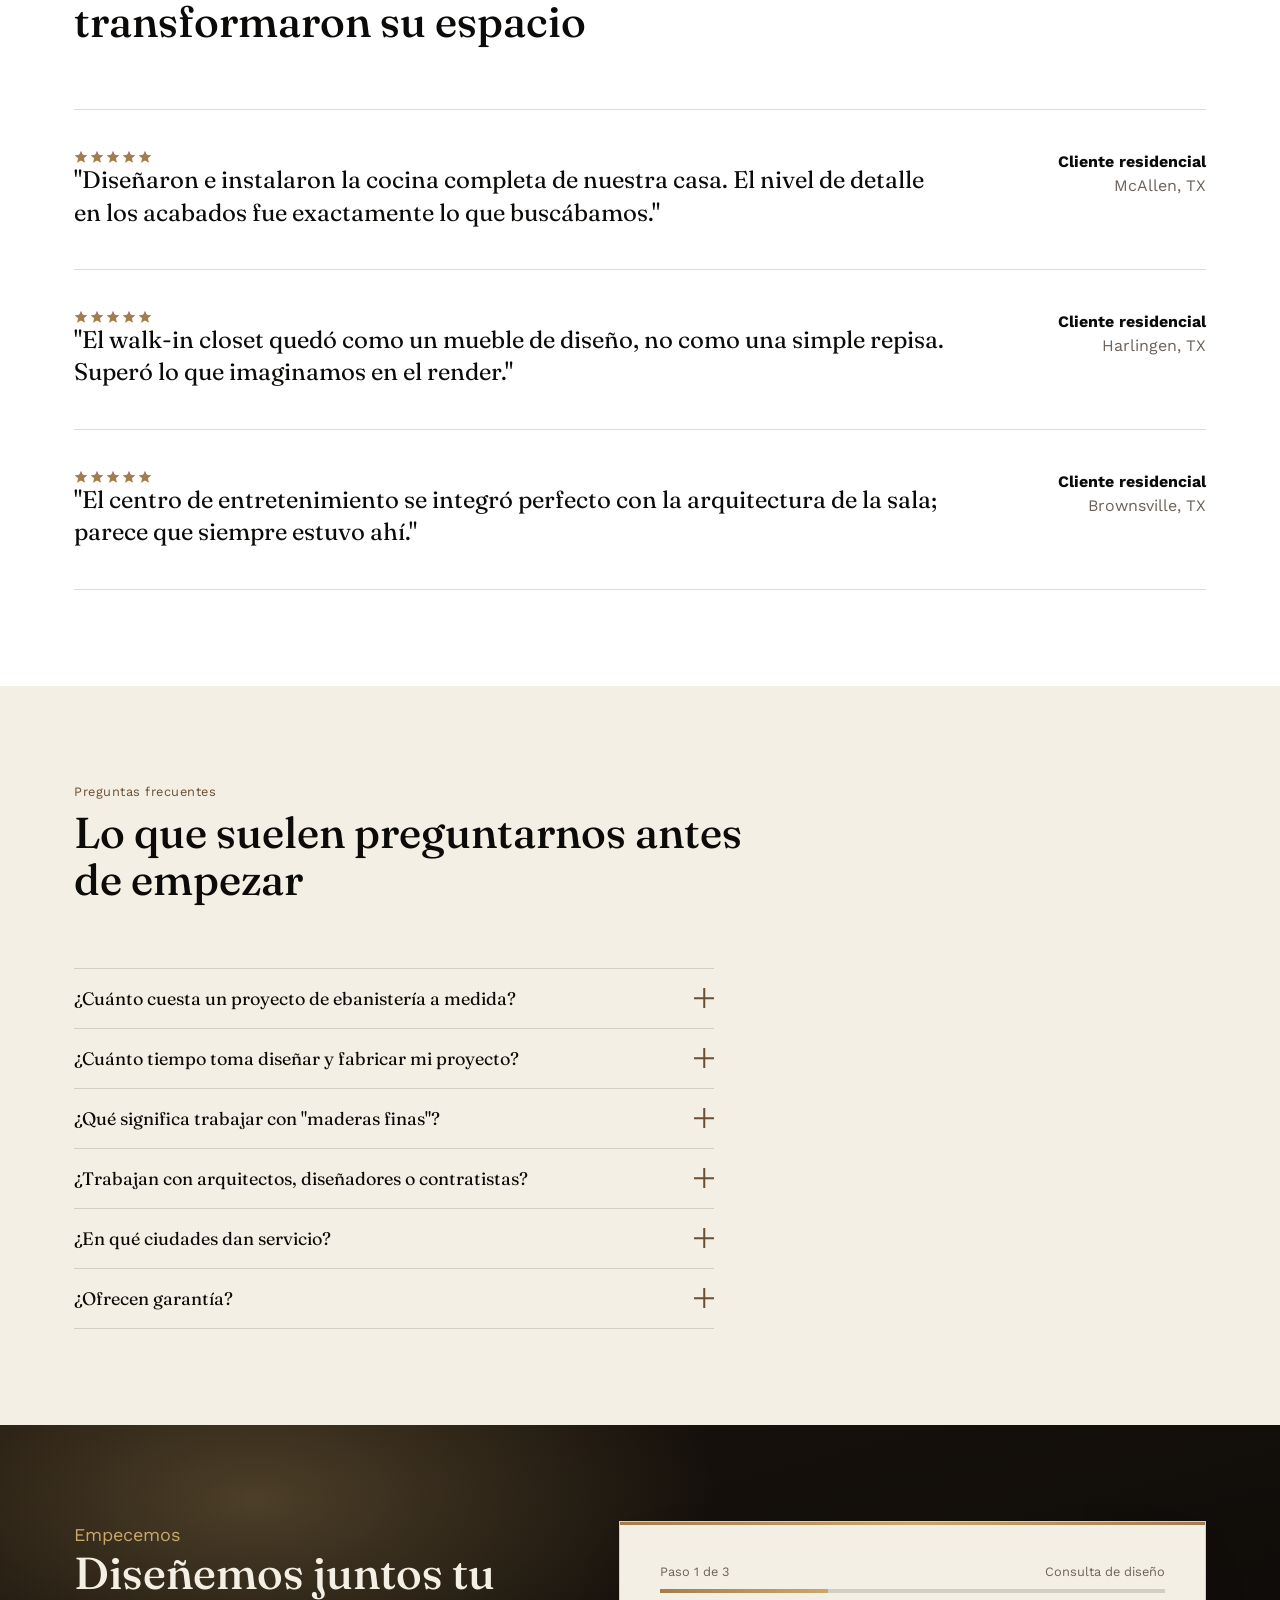
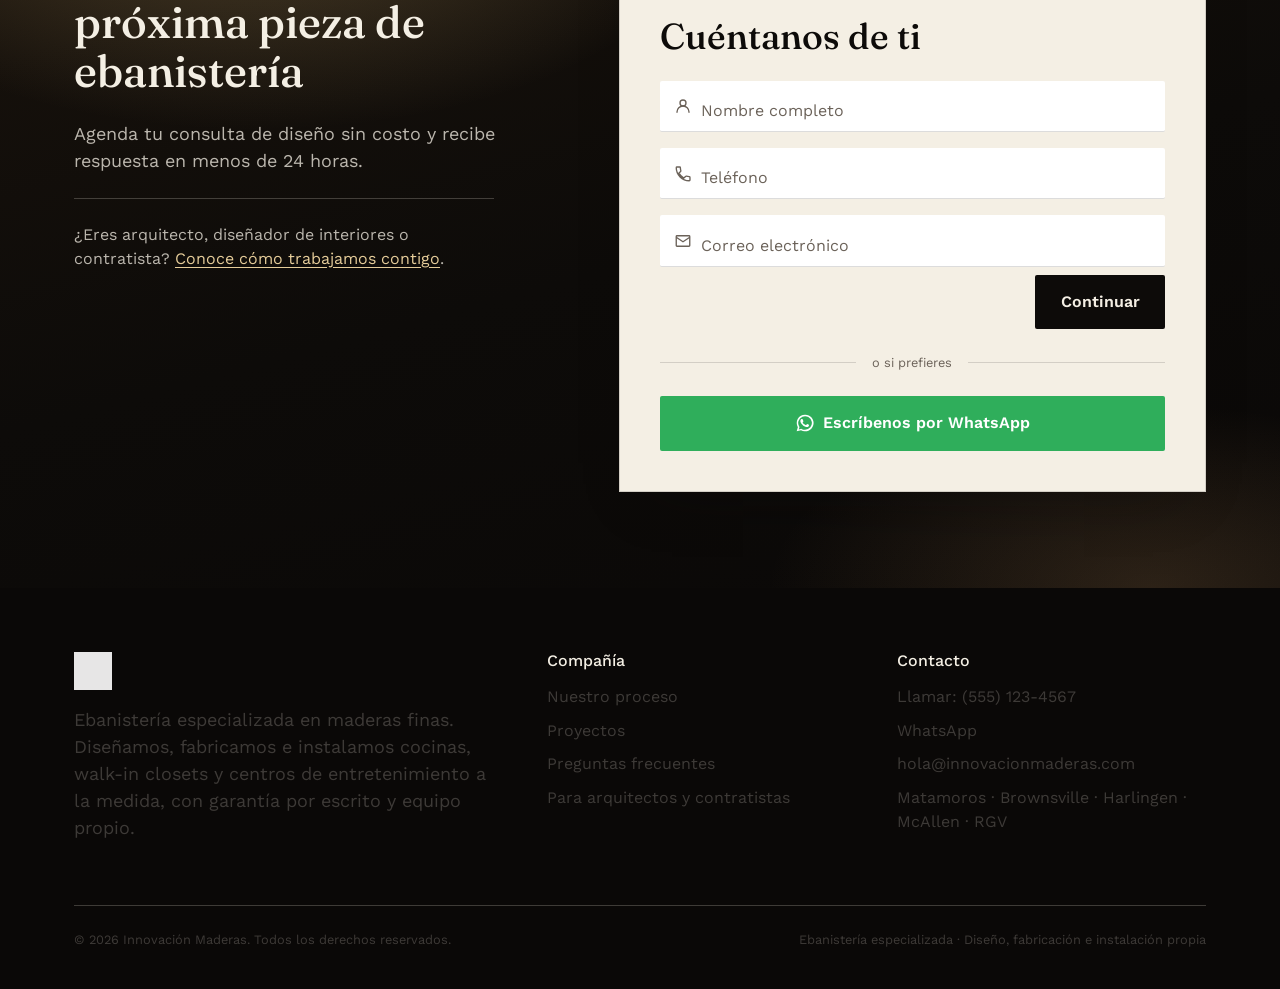
==== commit f22aed02: "Add files via upload v4" ====
--- a/index.html
+++ b/index.html
@@ -17,6 +17,8 @@
   <link rel="stylesheet" href="assets/css/pages/home.css" />
 </head>
 <body>
+
+  <div class="page-transition"></div>
 
   <header class="site-header">
     <div class="container">
@@ -51,11 +53,19 @@
   </nav>
 
   <main>
-    <!-- ================= HERO ================= -->
-    <section class="hero" id="cotizar">
-      <svg class="hero__tree" viewBox="0 0 1024 1024" preserveAspectRatio="xMaxYMin slice" fill="none" stroke="var(--color-gold)" stroke-width="22" stroke-linecap="round">
-        <path d="M512 1024 V520 M512 560 C420 440 340 380 220 340 M512 560 C420 460 380 380 320 260 M512 520 C600 440 680 380 800 340 M512 520 C600 460 640 380 700 260" />
-      </svg>
+    <!-- ================= HERO (video) ================= -->
+    <section class="hero">
+      <!--
+        VIDEO DEL HERO:
+        1) Sube tu video a Cloudinary (o el hosting que prefieras).
+        2) Descomenta la etiqueta <source> de abajo.
+        3) Pega tu URL en el atributo src.
+        Mientras tanto, se muestra la fotografía como imagen fija (poster).
+      -->
+      <video class="hero__video" poster="assets/images/content/hero-kitchen.jpg" autoplay muted loop playsinline>
+        <!-- <source src="PEGA_AQUI_TU_URL_DE_CLOUDINARY.mp4" type="video/mp4"> -->
+      </video>
+      <div class="hero__scrim"></div>
 
       <div class="container">
         <div class="hero__content">
@@ -73,275 +83,154 @@
           <h1>Piezas de ebanistería hechas para espacios que merecen ser únicos</h1>
           <p class="lede">
             Diseñamos, fabricamos e instalamos cocinas a la medida, walk-in
-            closets y centros de entretenimiento en maderas finas —
-            de principio a fin, con un solo equipo y sin intermediarios.
+            closets y centros de entretenimiento en maderas finas — de
+            principio a fin, con un solo equipo.
           </p>
-
-          <div class="hero__trust">
-            <div class="hero__trust-item"><strong>15+</strong><span>años en ebanistería especializada</span></div>
-            <div class="hero__trust-item"><strong>300+</strong><span>proyectos entregados</span></div>
-            <div class="hero__trust-item"><strong>100%</strong><span>diseño, fabricación e instalación propia</span></div>
-            <div class="hero__trust-item"><strong>ES / EN</strong><span>atención bilingüe</span></div>
-          </div>
-        </div>
-
-        <div class="lead-card">
-          <span class="lead-card__kicker">
-            <svg viewBox="0 0 24 24" fill="none" stroke="currentColor" stroke-width="2"><path d="M12 2l2.9 6.3 6.9.8-5.1 4.7 1.4 6.8L12 17.3l-6.1 3.3 1.4-6.8-5.1-4.7 6.9-.8L12 2z"/></svg>
-            Consulta de diseño personalizada
-          </span>
-          <h2 class="lead-card__title">Agenda tu consulta de diseño</h2>
-          <p class="lead-card__subtitle">Sin costo. Un especialista te contacta en menos de 24 horas.</p>
-
-          <form class="lead-form" id="lead-form">
-            <div class="field">
-              <svg class="field__icon" viewBox="0 0 24 24" fill="none" stroke="currentColor" stroke-width="1.8"><circle cx="12" cy="8" r="4"/><path d="M4 21v-1a8 8 0 0 1 16 0v1"/></svg>
-              <input type="text" id="nombre" name="nombre" placeholder=" " required autocomplete="name" />
-              <label for="nombre">Nombre completo</label>
-              <svg class="field__check" viewBox="0 0 24 24" fill="none" stroke="currentColor" stroke-width="2.4"><path d="M4 12l6 6L20 6"/></svg>
-            </div>
-
-            <div class="field-row">
-              <div class="field">
-                <svg class="field__icon" viewBox="0 0 24 24" fill="none" stroke="currentColor" stroke-width="1.8"><path d="M6.6 10.8c1.4 2.8 3.8 5.2 6.6 6.6l2.2-2.2c.3-.3.7-.4 1.1-.3 1.2.4 2.5.6 3.8.6.6 0 1 .4 1 1V20c0 .6-.4 1-1 1C10.9 21 3 13.1 3 3.7c0-.6.4-1 1-1h3.5c.6 0 1 .4 1 1 0 1.3.2 2.6.6 3.8.1.4 0 .8-.3 1.1L6.6 10.8z"/></svg>
-                <input type="tel" id="telefono" name="telefono" placeholder=" " required autocomplete="tel" />
-                <label for="telefono">Teléfono</label>
-                <svg class="field__check" viewBox="0 0 24 24" fill="none" stroke="currentColor" stroke-width="2.4"><path d="M4 12l6 6L20 6"/></svg>
-              </div>
-              <div class="field">
-                <svg class="field__icon" viewBox="0 0 24 24" fill="none" stroke="currentColor" stroke-width="1.8"><path d="M12 21s-7-6.2-7-11a7 7 0 0 1 14 0c0 4.8-7 11-7 11z"/><circle cx="12" cy="10" r="2.5"/></svg>
-                <input type="text" id="zipcode" name="zipcode" placeholder=" " inputmode="numeric" maxlength="5" required autocomplete="postal-code" />
-                <label for="zipcode">Código postal</label>
-                <svg class="field__check" viewBox="0 0 24 24" fill="none" stroke="currentColor" stroke-width="2.4"><path d="M4 12l6 6L20 6"/></svg>
-              </div>
-            </div>
-
-            <div class="field">
-              <svg class="field__icon" viewBox="0 0 24 24" fill="none" stroke="currentColor" stroke-width="1.8"><rect x="3" y="5" width="18" height="14" rx="1"/><path d="M3 7l9 6 9-6"/></svg>
-              <input type="email" id="email" name="email" placeholder=" " required autocomplete="email" />
-              <label for="email">Correo electrónico</label>
-              <svg class="field__check" viewBox="0 0 24 24" fill="none" stroke="currentColor" stroke-width="2.4"><path d="M4 12l6 6L20 6"/></svg>
-            </div>
-
-            <div class="field field--select">
-              <svg class="field__icon" viewBox="0 0 24 24" fill="none" stroke="currentColor" stroke-width="1.8"><path d="M4 21l3.5-1L19 8.5a1.5 1.5 0 0 0 0-2.1l-1.4-1.4a1.5 1.5 0 0 0-2.1 0L4 15.5 3 21z"/></svg>
-              <select id="servicio" name="servicio" required>
-                <option value="" selected disabled>Selecciona un servicio</option>
-                <option value="Cocinas a la Medida">Cocinas a la Medida</option>
-                <option value="Walk-in Closets">Walk-in Closets</option>
-                <option value="Centros de Entretenimiento">Centros de Entretenimiento</option>
-                <option value="Puertas y Molduras">Puertas y Molduras</option>
-                <option value="Escaleras">Escaleras</option>
-                <option value="Revestimientos de Madera">Revestimientos de Madera</option>
-                <option value="Otro proyecto de ebanistería">Otro proyecto de ebanistería</option>
-              </select>
-              <label for="servicio">Servicio requerido</label>
-            </div>
-
-            <button type="submit" class="btn btn--primary">Solicitar consulta de diseño</button>
-            <p class="lead-form__note">No compartimos tu información con terceros.</p>
-          </form>
-
-          <div class="lead-card__divider">o si prefieres</div>
-
-          <a class="btn btn--whatsapp" data-whatsapp-link href="#" target="_blank" rel="noopener">
-            <svg viewBox="0 0 24 24" fill="currentColor"><path d="M12 2a10 10 0 0 0-8.6 15L2 22l5.2-1.4A10 10 0 1 0 12 2zm0 18.2a8.1 8.1 0 0 1-4.1-1.1l-.3-.2-3 .8.8-2.9-.2-.3A8.2 8.2 0 1 1 12 20.2zm4.5-6.1c-.2-.1-1.5-.7-1.7-.8-.2-.1-.4-.1-.6.1s-.7.8-.9 1c-.2.2-.3.2-.6.1a6.7 6.7 0 0 1-2-1.2 7.4 7.4 0 0 1-1.4-1.7c-.1-.2 0-.4.1-.5l.4-.5c.1-.2.2-.3.2-.5.1-.2 0-.4 0-.5s-.6-1.5-.9-2c-.2-.5-.4-.4-.6-.4h-.5c-.2 0-.5.1-.7.3a2.9 2.9 0 0 0-.9 2.1c0 1.2.9 2.4 1 2.6.1.2 1.8 2.8 4.4 3.9.6.3 1.1.4 1.5.6.6.2 1.1.2 1.6.1.5-.1 1.5-.6 1.7-1.2.2-.6.2-1.1.1-1.2 0-.1-.2-.2-.5-.3z"/></svg>
-            Escríbenos por WhatsApp
-          </a>
-        </div>
-      </div>
-    </section>
-
-    <!-- ================= CREDENCIALES ================= -->
+        </div>
+
+        <div class="hero__actions">
+          <a href="#cotizar-form" class="btn btn--outline">Agendar consulta de diseño</a>
+          <span class="hint">Sin costo · Respuesta en menos de 24 horas</span>
+        </div>
+      </div>
+
+      <span class="scroll-cue">Descubre más</span>
+    </section>
+
+    <!-- ================= CREDENCIALES (asimétrico) ================= -->
     <section class="stats">
       <div class="container">
-        <div class="stat"><strong>15+</strong><span>años de ebanistería especializada</span></div>
-        <div class="stat"><strong>300+</strong><span>proyectos entregados</span></div>
-        <div class="stat"><strong>100%</strong><span>diseño, fabricación e instalación propia</span></div>
-        <div class="stat"><strong>Renders 3D</strong><span>antes de fabricar tu proyecto</span></div>
+        <div class="stat--lead">
+          <strong data-count-to="300" data-suffix="+">0+</strong>
+          <span>proyectos de ebanistería entregados en el Valle del Río Grande</span>
+        </div>
+        <div class="stats-minor">
+          <div class="stat-minor"><strong data-count-to="15" data-suffix="+">0+</strong><span>años de experiencia especializada</span></div>
+          <div class="stat-minor"><strong data-count-to="100" data-suffix="%">0%</strong><span>diseño, fabricación e instalación propia</span></div>
+          <div class="stat-minor"><strong>ES / EN</strong><span>atención bilingüe</span></div>
+        </div>
       </div>
     </section>
 
     <!-- ================= SERVICIOS ================= -->
-    <section class="section" id="servicios">
+    <section class="section services-section" id="servicios">
       <div class="container">
         <div class="section-head">
           <span class="eyebrow">Nuestra especialidad</span>
           <h2>Ebanistería a medida para tres espacios centrales de tu casa</h2>
-          <p>Haz clic en un servicio para preseleccionarlo en tu consulta de diseño.</p>
-        </div>
-
-        <div class="services-list">
-          <button class="service-feature" data-service-value="Cocinas a la Medida" type="button">
-            <div class="service-feature__media" data-caption="Cocina de ebanistería a medida"></div>
-            <div class="service-feature__body">
-              <h3>Cocinas a la Medida</h3>
-              <p>Gabinetes, islas y acabados diseñados y fabricados a la medida exacta de tu espacio, en maderas finas seleccionadas.</p>
-              <span class="service-cta">Agendar consulta para mi cocina</span>
-            </div>
-          </button>
-
-          <button class="service-feature" data-service-value="Walk-in Closets" type="button">
-            <div class="service-feature__media" data-caption="Walk-in closet a medida"></div>
-            <div class="service-feature__body">
-              <h3>Walk-in Closets</h3>
-              <p>Closets diseñados como piezas de mobiliario: organización, iluminación y acabados pensados para tu forma de vivir.</p>
-              <span class="service-cta">Agendar consulta para mi closet</span>
-            </div>
-          </button>
-
-          <button class="service-feature" data-service-value="Centros de Entretenimiento" type="button">
-            <div class="service-feature__media" data-caption="Centro de entretenimiento a medida"></div>
-            <div class="service-feature__body">
-              <h3>Centros de Entretenimiento</h3>
-              <p>Muebles integrados a la arquitectura de tu sala, con soluciones de cableado y almacenamiento resueltas desde el diseño.</p>
-              <span class="service-cta">Agendar consulta para mi sala</span>
-            </div>
-          </button>
-
-          <div class="service-feature service-feature--catalog">
-            <h3>Más soluciones en ebanistería</h3>
-            <ul>
-              <li>Puertas y molduras a medida</li>
-              <li>Escaleras en madera</li>
-              <li>Revestimientos y paneles de madera</li>
-              <li>Mobiliario 100% madera</li>
-            </ul>
-            <p>¿Tu proyecto es distinto? También diseñamos y fabricamos piezas de ebanistería a medida para espacios residenciales y comerciales.</p>
-            <button class="service-cta" data-service-value="Otro proyecto de ebanistería" type="button" style="background:none;border:none;cursor:pointer;">Cuéntanos tu proyecto</button>
-          </div>
-        </div>
-      </div>
-    </section>
-
-    <!-- ================= RENDERS ================= -->
-    <section class="render-banner">
-      <div class="container">
-        <div class="render-banner__art">
-          <svg viewBox="0 0 400 300" width="100%" height="100%" fill="none" stroke="var(--color-gold)" stroke-width="1.5">
-            <rect x="0" y="0" width="400" height="300" fill="none" stroke="var(--border-on-dark)" stroke-width="1" />
-            <g opacity="0.35" stroke="var(--border-on-dark)">
-              <path d="M40 0v300M120 0v300M200 0v300M280 0v300M360 0v300" />
-              <path d="M0 60h400M0 120h400M0 180h400M0 240h400" />
-            </g>
-            <g stroke-linejoin="round">
-              <path d="M60 240 L60 120 L340 120 L340 240 Z" />
-              <path d="M60 120 L100 90 L380 90 L340 120 Z" />
-              <path d="M340 120 L380 90 L380 210 L340 240 Z" />
-              <path d="M60 170 L340 170 M150 120 L150 240 M150 90 L190 60 M150 60 L380 60 L380 90" opacity="0.6" />
-              <circle cx="130" cy="200" r="3" fill="var(--color-gold)" stroke="none" />
-              <circle cx="270" cy="200" r="3" fill="var(--color-gold)" stroke="none" />
-            </g>
-          </svg>
-        </div>
-
-        <div>
-          <span class="eyebrow" style="color:var(--color-gold);">Diseño antes de fabricar</span>
-          <h2>Ves tu proyecto terminado antes de que exista</h2>
-          <p>Cada propuesta se presenta con renders 3D, para que apruebes diseño, materiales y acabados con total claridad antes de que empecemos a fabricar.</p>
-          <ul class="render-banner__list">
-            <li>
-              <svg viewBox="0 0 24 24" fill="none" stroke="currentColor" stroke-width="2"><path d="M4 12l6 6L20 6"/></svg>
-              Visualizas tu cocina, closet o centro de entretenimiento en 3D
-            </li>
-            <li>
-              <svg viewBox="0 0 24 24" fill="none" stroke="currentColor" stroke-width="2"><path d="M4 12l6 6L20 6"/></svg>
-              Ajustamos diseño, distribución y acabados contigo
-            </li>
-            <li>
-              <svg viewBox="0 0 24 24" fill="none" stroke="currentColor" stroke-width="2"><path d="M4 12l6 6L20 6"/></svg>
-              Confirmas la inversión con precisión antes de producir
-            </li>
+        </div>
+
+        <div class="service-row" data-service-value="Cocinas a la Medida">
+          <div class="service-row__media">
+            <img src="assets/images/content/hero-kitchen.jpg" alt="Cocina a la medida fabricada por Innovación Maderas" loading="lazy" />
+          </div>
+          <div class="service-row__body">
+            <h3>Cocinas a la Medida</h3>
+            <p>Gabinetes, islas y acabados diseñados y fabricados a la medida exacta de tu espacio, en maderas finas seleccionadas.</p>
+            <span class="service-row__cta">Agendar consulta para mi cocina</span>
+          </div>
+        </div>
+
+        <div class="service-row service-row--reverse" data-service-value="Walk-in Closets">
+          <div class="service-row__media service-row__media--pending">
+            <span class="service-row__number">02</span>
+          </div>
+          <div class="service-row__body">
+            <h3>Walk-in Closets</h3>
+            <p>Closets diseñados como piezas de mobiliario: organización, iluminación y acabados pensados para tu forma de vivir.</p>
+            <span class="service-row__cta">Agendar consulta para mi closet</span>
+          </div>
+        </div>
+
+        <div class="service-row" data-service-value="Centros de Entretenimiento">
+          <div class="service-row__media service-row__media--pending">
+            <span class="service-row__number">03</span>
+          </div>
+          <div class="service-row__body">
+            <h3>Centros de Entretenimiento</h3>
+            <p>Muebles integrados a la arquitectura de tu sala, con soluciones de cableado y almacenamiento resueltas desde el diseño.</p>
+            <span class="service-row__cta">Agendar consulta para mi sala</span>
+          </div>
+        </div>
+
+        <div class="services-catalog">
+          <h4>También fabricamos</h4>
+          <ul>
+            <li><button type="button" data-service-value="Puertas y Molduras">Puertas y molduras a medida</button></li>
+            <li><button type="button" data-service-value="Escaleras">Escaleras en madera</button></li>
+            <li><button type="button" data-service-value="Revestimientos de Madera">Revestimientos y paneles</button></li>
+            <li><button type="button" data-service-value="Otro proyecto de ebanistería">Otro proyecto de ebanistería</button></li>
           </ul>
         </div>
       </div>
     </section>
 
-    <!-- ================= POR QUÉ ELEGIRNOS ================= -->
-    <section class="section why-section">
-      <div class="container why-grid">
-        <div>
-          <div class="wood-swatches">
-            <div class="wood-swatch wood-swatch--nogal"><span>Nogal</span></div>
-            <div class="wood-swatch wood-swatch--roble"><span>Roble</span></div>
-            <div class="wood-swatch wood-swatch--cerezo"><span>Cerezo</span></div>
-            <div class="wood-swatch wood-swatch--ebano"><span>Ébano</span></div>
-          </div>
-          <p class="wood-caption">Algunas de las maderas finas y acabados entre los que puedes elegir para tu proyecto.</p>
-        </div>
-
-        <div>
-          <div class="section-head">
-            <span class="eyebrow">Por qué Innovación Maderas</span>
-            <h2>Ebanistería especializada, no carpintería genérica</h2>
-          </div>
-          <div class="why-list">
-            <div class="why-item">
-              <svg viewBox="0 0 24 24" fill="none" stroke="currentColor" stroke-width="1.8"><path d="M14.7 6.3a4 4 0 0 1-5.4 5.4L4 17l3 3 5.3-5.3a4 4 0 0 1 5.4-5.4L21 6l-3-3-3.3 3.3z"/></svg>
-              <div><h3>Diseño, fabricación e instalación propia</h3><p>Un solo equipo lleva tu proyecto de principio a fin, sin subcontratistas de por medio.</p></div>
-            </div>
-            <div class="why-item">
-              <svg viewBox="0 0 24 24" fill="none" stroke="currentColor" stroke-width="1.8"><path d="M3 12h4l3 8 4-16 3 8h4"/></svg>
-              <div><h3>Maderas finas seleccionadas</h3><p>Trabajamos con especies y procesos de tratamiento pensados para durabilidad y acabado fino.</p></div>
-            </div>
-            <div class="why-item">
-              <svg viewBox="0 0 24 24" fill="none" stroke="currentColor" stroke-width="1.8"><circle cx="12" cy="12" r="3"/><path d="M2 12s4-7 10-7 10 7 10 7-4 7-10 7-10-7-10-7z"/></svg>
-              <div><h3>Renders 3D antes de fabricar</h3><p>Apruebas el diseño exacto de tu proyecto antes de que empecemos a producir.</p></div>
-            </div>
-            <div class="why-item">
-              <svg viewBox="0 0 24 24" fill="none" stroke="currentColor" stroke-width="1.8"><path d="M9 12l2 2 4-4M12 3l8 4v5c0 5-3.4 8.4-8 10-4.6-1.6-8-5-8-10V7l8-4z"/></svg>
-              <div><h3>Garantía por escrito</h3><p>Cada proyecto incluye garantía documentada sobre materiales y mano de obra.</p></div>
-            </div>
-          </div>
-        </div>
-      </div>
-    </section>
-
     <!-- ================= PROCESO ================= -->
-    <section class="section process-section" id="proceso">
+    <section class="section process-section on-dark" id="proceso">
       <div class="container">
         <div class="section-head">
           <span class="eyebrow">Cómo trabajamos</span>
           <h2>De la consulta a la instalación, con un solo equipo</h2>
         </div>
+
         <div class="process-list">
-          <div class="process-item"><h3>Consulta de diseño</h3><p>Platicamos tu proyecto, espacio y estilo. Sin costo ni compromiso.</p></div>
-          <div class="process-item"><h3>Diseño y render 3D</h3><p>Visualizas tu proyecto terminado antes de fabricarlo.</p></div>
-          <div class="process-item"><h3>Cotización</h3><p>Precio claro por materiales, fabricación e instalación.</p></div>
-          <div class="process-item"><h3>Fabricación propia</h3><p>Construimos tu proyecto en nuestro taller, con maderas finas.</p></div>
-          <div class="process-item"><h3>Instalación y garantía</h3><p>Instalamos con nuestro propio equipo y respaldamos con garantía escrita.</p></div>
+          <div class="process-step">
+            <span class="process-step__index">01</span>
+            <div>
+              <h3>Consulta de diseño</h3>
+              <p>Platicamos tu proyecto, tu espacio y tu estilo. Sin costo ni compromiso.</p>
+            </div>
+          </div>
+          <div class="process-step">
+            <span class="process-step__index">02</span>
+            <div>
+              <h3>Diseño y render 3D</h3>
+              <p>Visualizas tu cocina, closet o centro de entretenimiento terminado antes de que empecemos a fabricarlo, y ajustamos cada detalle contigo.</p>
+            </div>
+          </div>
+          <div class="process-step">
+            <span class="process-step__index">03</span>
+            <div>
+              <h3>Fabricación propia</h3>
+              <p>Construimos tu proyecto en nuestro taller, con maderas finas y procesos de tratamiento especializados.</p>
+            </div>
+          </div>
+          <div class="process-step">
+            <span class="process-step__index">04</span>
+            <div>
+              <h3>Instalación y garantía</h3>
+              <p>Instalamos con nuestro propio equipo y respaldamos el trabajo con garantía por escrito.</p>
+            </div>
+          </div>
         </div>
       </div>
     </section>
 
     <!-- ================= PROYECTOS ================= -->
-    <section class="section" id="proyectos">
+    <section class="section portfolio-section" id="proyectos">
       <div class="container">
         <div class="section-head">
           <span class="eyebrow">Portafolio</span>
           <h2>Proyectos que reflejan nuestro nivel de detalle</h2>
-          <p><em>Fotografías reales de proyectos entregados próximamente. Estas tarjetas representan el tipo de espacio y madera de cada categoría.</em></p>
-        </div>
-
-        <div class="portfolio-grid">
-          <article class="portfolio-card portfolio-card--1">
-            <div class="portfolio-card__label">
-              <span class="kind">Cocina en Nogal</span>
-              <span class="place">Matamoros, Tamaulipas</span>
-            </div>
-          </article>
-          <article class="portfolio-card portfolio-card--2">
-            <div class="portfolio-card__label">
-              <span class="kind">Walk-in Closet en Roble</span>
-              <span class="place">McAllen, Texas</span>
-            </div>
-          </article>
-          <article class="portfolio-card portfolio-card--3">
-            <div class="portfolio-card__label">
-              <span class="kind">Centro de Entretenimiento</span>
-              <span class="place">Brownsville, Texas</span>
-            </div>
-          </article>
+          <p class="portfolio-note">Estamos documentando cada proyecto entregado. Pasa el cursor sobre los que ya tienen fotografía.</p>
+        </div>
+
+        <div class="portfolio-index">
+          <div class="portfolio-entry portfolio-entry--has-photo">
+            <span class="portfolio-entry__name">Cocina a la Medida</span>
+            <span class="portfolio-entry__meta">Proyecto residencial</span>
+            <div class="portfolio-entry__thumb">
+              <img src="assets/images/content/hero-kitchen.jpg" alt="Cocina a la medida entregada por Innovación Maderas" loading="lazy" />
+            </div>
+          </div>
+          <div class="portfolio-entry">
+            <span class="portfolio-entry__name">Walk-in Closet</span>
+            <span class="portfolio-entry__meta">Fotografías próximamente</span>
+          </div>
+          <div class="portfolio-entry">
+            <span class="portfolio-entry__name">Centro de Entretenimiento</span>
+            <span class="portfolio-entry__meta">Fotografías próximamente</span>
+          </div>
         </div>
       </div>
     </section>
@@ -349,10 +238,10 @@
     <!-- ================= ZONA DE COBERTURA ================= -->
     <section class="section coverage-section">
       <div class="container">
-        <div class="section-head">
+        <div class="section-head on-dark">
           <span class="eyebrow">Área de servicio</span>
           <h2>¿Trabajamos en tu zona?</h2>
-          <p>Damos servicio en Matamoros, Brownsville, Harlingen, McAllen, San Juan y todo el Valle del Río Grande. Confirma con tu código postal.</p>
+          <p>Damos servicio en Matamoros, Brownsville, Harlingen, McAllen, San Juan y todo el Valle del Río Grande.</p>
         </div>
 
         <div class="coverage-list">
@@ -373,36 +262,42 @@
     </section>
 
     <!-- ================= TESTIMONIOS ================= -->
-    <section class="section" id="testimonios">
+    <section class="section testimonials-section" id="testimonios">
       <div class="container">
         <div class="section-head">
           <span class="eyebrow">Clientes</span>
           <h2>Lo que dicen quienes ya transformaron su espacio</h2>
         </div>
 
-        <div class="testimonials-grid">
-          <article class="testimonial">
-            <div class="stars">
-              <svg viewBox="0 0 20 20"><path d="M10 1l2.6 5.9 6.4.6-4.8 4.3 1.4 6.3L10 15l-5.6 3.1L5.8 11.8 1 7.5l6.4-.6L10 1z"/></svg><svg viewBox="0 0 20 20"><path d="M10 1l2.6 5.9 6.4.6-4.8 4.3 1.4 6.3L10 15l-5.6 3.1L5.8 11.8 1 7.5l6.4-.6L10 1z"/></svg><svg viewBox="0 0 20 20"><path d="M10 1l2.6 5.9 6.4.6-4.8 4.3 1.4 6.3L10 15l-5.6 3.1L5.8 11.8 1 7.5l6.4-.6L10 1z"/></svg><svg viewBox="0 0 20 20"><path d="M10 1l2.6 5.9 6.4.6-4.8 4.3 1.4 6.3L10 15l-5.6 3.1L5.8 11.8 1 7.5l6.4-.6L10 1z"/></svg><svg viewBox="0 0 20 20"><path d="M10 1l2.6 5.9 6.4.6-4.8 4.3 1.4 6.3L10 15l-5.6 3.1L5.8 11.8 1 7.5l6.4-.6L10 1z"/></svg>
-            </div>
-            <p class="quote">Diseñaron e instalaron la cocina completa de nuestra casa. El nivel de detalle en los acabados fue exactamente lo que buscábamos.</p>
-            <p class="author"><strong>Cliente residencial</strong> — McAllen, TX</p>
+        <div class="testimonial-list">
+          <article class="testimonial-entry">
+            <div>
+              <div class="stars">
+                <svg viewBox="0 0 20 20"><path d="M10 1l2.6 5.9 6.4.6-4.8 4.3 1.4 6.3L10 15l-5.6 3.1L5.8 11.8 1 7.5l6.4-.6L10 1z"/></svg><svg viewBox="0 0 20 20"><path d="M10 1l2.6 5.9 6.4.6-4.8 4.3 1.4 6.3L10 15l-5.6 3.1L5.8 11.8 1 7.5l6.4-.6L10 1z"/></svg><svg viewBox="0 0 20 20"><path d="M10 1l2.6 5.9 6.4.6-4.8 4.3 1.4 6.3L10 15l-5.6 3.1L5.8 11.8 1 7.5l6.4-.6L10 1z"/></svg><svg viewBox="0 0 20 20"><path d="M10 1l2.6 5.9 6.4.6-4.8 4.3 1.4 6.3L10 15l-5.6 3.1L5.8 11.8 1 7.5l6.4-.6L10 1z"/></svg><svg viewBox="0 0 20 20"><path d="M10 1l2.6 5.9 6.4.6-4.8 4.3 1.4 6.3L10 15l-5.6 3.1L5.8 11.8 1 7.5l6.4-.6L10 1z"/></svg>
+              </div>
+              <blockquote>"Diseñaron e instalaron la cocina completa de nuestra casa. El nivel de detalle en los acabados fue exactamente lo que buscábamos."</blockquote>
+            </div>
+            <p class="author"><strong>Cliente residencial</strong>McAllen, TX</p>
           </article>
 
-          <article class="testimonial">
-            <div class="stars">
-              <svg viewBox="0 0 20 20"><path d="M10 1l2.6 5.9 6.4.6-4.8 4.3 1.4 6.3L10 15l-5.6 3.1L5.8 11.8 1 7.5l6.4-.6L10 1z"/></svg><svg viewBox="0 0 20 20"><path d="M10 1l2.6 5.9 6.4.6-4.8 4.3 1.4 6.3L10 15l-5.6 3.1L5.8 11.8 1 7.5l6.4-.6L10 1z"/></svg><svg viewBox="0 0 20 20"><path d="M10 1l2.6 5.9 6.4.6-4.8 4.3 1.4 6.3L10 15l-5.6 3.1L5.8 11.8 1 7.5l6.4-.6L10 1z"/></svg><svg viewBox="0 0 20 20"><path d="M10 1l2.6 5.9 6.4.6-4.8 4.3 1.4 6.3L10 15l-5.6 3.1L5.8 11.8 1 7.5l6.4-.6L10 1z"/></svg><svg viewBox="0 0 20 20"><path d="M10 1l2.6 5.9 6.4.6-4.8 4.3 1.4 6.3L10 15l-5.6 3.1L5.8 11.8 1 7.5l6.4-.6L10 1z"/></svg>
-            </div>
-            <p class="quote">El walk-in closet quedó como un mueble de diseño, no como una simple repisa. Superó lo que imaginamos en el render.</p>
-            <p class="author"><strong>Cliente residencial</strong> — Harlingen, TX</p>
+          <article class="testimonial-entry">
+            <div>
+              <div class="stars">
+                <svg viewBox="0 0 20 20"><path d="M10 1l2.6 5.9 6.4.6-4.8 4.3 1.4 6.3L10 15l-5.6 3.1L5.8 11.8 1 7.5l6.4-.6L10 1z"/></svg><svg viewBox="0 0 20 20"><path d="M10 1l2.6 5.9 6.4.6-4.8 4.3 1.4 6.3L10 15l-5.6 3.1L5.8 11.8 1 7.5l6.4-.6L10 1z"/></svg><svg viewBox="0 0 20 20"><path d="M10 1l2.6 5.9 6.4.6-4.8 4.3 1.4 6.3L10 15l-5.6 3.1L5.8 11.8 1 7.5l6.4-.6L10 1z"/></svg><svg viewBox="0 0 20 20"><path d="M10 1l2.6 5.9 6.4.6-4.8 4.3 1.4 6.3L10 15l-5.6 3.1L5.8 11.8 1 7.5l6.4-.6L10 1z"/></svg><svg viewBox="0 0 20 20"><path d="M10 1l2.6 5.9 6.4.6-4.8 4.3 1.4 6.3L10 15l-5.6 3.1L5.8 11.8 1 7.5l6.4-.6L10 1z"/></svg>
+              </div>
+              <blockquote>"El walk-in closet quedó como un mueble de diseño, no como una simple repisa. Superó lo que imaginamos en el render."</blockquote>
+            </div>
+            <p class="author"><strong>Cliente residencial</strong>Harlingen, TX</p>
           </article>
 
-          <article class="testimonial">
-            <div class="stars">
-              <svg viewBox="0 0 20 20"><path d="M10 1l2.6 5.9 6.4.6-4.8 4.3 1.4 6.3L10 15l-5.6 3.1L5.8 11.8 1 7.5l6.4-.6L10 1z"/></svg><svg viewBox="0 0 20 20"><path d="M10 1l2.6 5.9 6.4.6-4.8 4.3 1.4 6.3L10 15l-5.6 3.1L5.8 11.8 1 7.5l6.4-.6L10 1z"/></svg><svg viewBox="0 0 20 20"><path d="M10 1l2.6 5.9 6.4.6-4.8 4.3 1.4 6.3L10 15l-5.6 3.1L5.8 11.8 1 7.5l6.4-.6L10 1z"/></svg><svg viewBox="0 0 20 20"><path d="M10 1l2.6 5.9 6.4.6-4.8 4.3 1.4 6.3L10 15l-5.6 3.1L5.8 11.8 1 7.5l6.4-.6L10 1z"/></svg><svg viewBox="0 0 20 20"><path d="M10 1l2.6 5.9 6.4.6-4.8 4.3 1.4 6.3L10 15l-5.6 3.1L5.8 11.8 1 7.5l6.4-.6L10 1z"/></svg>
-            </div>
-            <p class="quote">El centro de entretenimiento se integró perfecto con la arquitectura de la sala; parece que siempre estuvo ahí.</p>
-            <p class="author"><strong>Cliente residencial</strong> — Brownsville, TX</p>
+          <article class="testimonial-entry">
+            <div>
+              <div class="stars">
+                <svg viewBox="0 0 20 20"><path d="M10 1l2.6 5.9 6.4.6-4.8 4.3 1.4 6.3L10 15l-5.6 3.1L5.8 11.8 1 7.5l6.4-.6L10 1z"/></svg><svg viewBox="0 0 20 20"><path d="M10 1l2.6 5.9 6.4.6-4.8 4.3 1.4 6.3L10 15l-5.6 3.1L5.8 11.8 1 7.5l6.4-.6L10 1z"/></svg><svg viewBox="0 0 20 20"><path d="M10 1l2.6 5.9 6.4.6-4.8 4.3 1.4 6.3L10 15l-5.6 3.1L5.8 11.8 1 7.5l6.4-.6L10 1z"/></svg><svg viewBox="0 0 20 20"><path d="M10 1l2.6 5.9 6.4.6-4.8 4.3 1.4 6.3L10 15l-5.6 3.1L5.8 11.8 1 7.5l6.4-.6L10 1z"/></svg><svg viewBox="0 0 20 20"><path d="M10 1l2.6 5.9 6.4.6-4.8 4.3 1.4 6.3L10 15l-5.6 3.1L5.8 11.8 1 7.5l6.4-.6L10 1z"/></svg>
+              </div>
+              <blockquote>"El centro de entretenimiento se integró perfecto con la arquitectura de la sala; parece que siempre estuvo ahí."</blockquote>
+            </div>
+            <p class="author"><strong>Cliente residencial</strong>Brownsville, TX</p>
           </article>
         </div>
       </div>
@@ -435,7 +330,7 @@
           </details>
           <details class="faq-item">
             <summary>¿En qué ciudades dan servicio?<span class="icon"></span></summary>
-            <p>Damos servicio en Matamoros, Brownsville, Harlingen, McAllen, San Juan y el resto del Valle del Río Grande. Verifica tu código postal en la sección de cobertura.</p>
+            <p>Damos servicio en Matamoros, Brownsville, Harlingen, McAllen, San Juan y el resto del Valle del Río Grande.</p>
           </details>
           <details class="faq-item">
             <summary>¿Ofrecen garantía?<span class="icon"></span></summary>
@@ -445,19 +340,116 @@
       </div>
     </section>
 
-    <!-- ================= CTA FINAL ================= -->
-    <section class="final-cta">
-      <div class="container">
-        <h2>Diseñemos juntos tu próxima pieza de ebanistería</h2>
-        <p>Agenda tu consulta de diseño sin costo y recibe respuesta en menos de 24 horas.</p>
-        <div class="final-cta__actions">
-          <a href="#cotizar" class="btn btn--outline">Agendar consulta de diseño</a>
-          <a class="btn btn--whatsapp" data-whatsapp-link href="#" target="_blank" rel="noopener" style="width:auto;">
-            <svg viewBox="0 0 24 24" fill="currentColor" style="width:20px;height:20px;"><path d="M12 2a10 10 0 0 0-8.6 15L2 22l5.2-1.4A10 10 0 1 0 12 2zm0 18.2a8.1 8.1 0 0 1-4.1-1.1l-.3-.2-3 .8.8-2.9-.2-.3A8.2 8.2 0 1 1 12 20.2zm4.5-6.1c-.2-.1-1.5-.7-1.7-.8-.2-.1-.4-.1-.6.1s-.7.8-.9 1c-.2.2-.3.2-.6.1a6.7 6.7 0 0 1-2-1.2 7.4 7.4 0 0 1-1.4-1.7c-.1-.2 0-.4.1-.5l.4-.5c.1-.2.2-.3.2-.5.1-.2 0-.4 0-.5s-.6-1.5-.9-2c-.2-.5-.4-.4-.6-.4h-.5c-.2 0-.5.1-.7.3a2.9 2.9 0 0 0-.9 2.1c0 1.2.9 2.4 1 2.6.1.2 1.8 2.8 4.4 3.9.6.3 1.1.4 1.5.6.6.2 1.1.2 1.6.1.5-.1 1.5-.6 1.7-1.2.2-.6.2-1.1.1-1.2 0-.1-.2-.2-.5-.3z"/></svg>
-            WhatsApp
+    <!-- ================= CTA FINAL + FORMULARIO ================= -->
+    <section class="section final-section" id="cotizar-form">
+      <div class="container final-grid">
+        <div class="final-copy">
+          <span class="eyebrow" style="color:var(--color-gold);">Empecemos</span>
+          <h2>Diseñemos juntos tu próxima pieza de ebanistería</h2>
+          <p>Agenda tu consulta de diseño sin costo y recibe respuesta en menos de 24 horas.</p>
+          <p class="final-copy__pro">¿Eres arquitecto, diseñador de interiores o contratista? <a href="pages/profesionales.html">Conoce cómo trabajamos contigo</a>.</p>
+        </div>
+
+        <div class="lead-card" id="cotizar">
+          <div class="form-progress">
+            <div class="form-progress__label">
+              <span data-progress-label>Paso 1 de 3</span>
+              <span>Consulta de diseño</span>
+            </div>
+            <div class="form-progress__track"><div class="form-progress__fill"></div></div>
+          </div>
+
+          <form class="lead-form" id="lead-form" novalidate>
+            <div class="form-steps">
+
+              <div class="form-step" data-step="1">
+                <h3 class="form-step__title">Cuéntanos de ti</h3>
+
+                <div class="field">
+                  <svg class="field__icon" viewBox="0 0 24 24" fill="none" stroke="currentColor" stroke-width="1.8"><circle cx="12" cy="8" r="4"/><path d="M4 21v-1a8 8 0 0 1 16 0v1"/></svg>
+                  <input type="text" id="nombre" name="nombre" placeholder=" " required autocomplete="name" />
+                  <label for="nombre">Nombre completo</label>
+                  <svg class="field__check" viewBox="0 0 24 24" fill="none" stroke="currentColor" stroke-width="2.4"><path d="M4 12l6 6L20 6"/></svg>
+                </div>
+
+                <div class="field" style="margin-top: var(--space-2);">
+                  <svg class="field__icon" viewBox="0 0 24 24" fill="none" stroke="currentColor" stroke-width="1.8"><path d="M6.6 10.8c1.4 2.8 3.8 5.2 6.6 6.6l2.2-2.2c.3-.3.7-.4 1.1-.3 1.2.4 2.5.6 3.8.6.6 0 1 .4 1 1V20c0 .6-.4 1-1 1C10.9 21 3 13.1 3 3.7c0-.6.4-1 1-1h3.5c.6 0 1 .4 1 1 0 1.3.2 2.6.6 3.8.1.4 0 .8-.3 1.1L6.6 10.8z"/></svg>
+                  <input type="tel" id="telefono" name="telefono" placeholder=" " required autocomplete="tel" />
+                  <label for="telefono">Teléfono</label>
+                  <svg class="field__check" viewBox="0 0 24 24" fill="none" stroke="currentColor" stroke-width="2.4"><path d="M4 12l6 6L20 6"/></svg>
+                </div>
+
+                <div class="field" style="margin-top: var(--space-2);">
+                  <svg class="field__icon" viewBox="0 0 24 24" fill="none" stroke="currentColor" stroke-width="1.8"><rect x="3" y="5" width="18" height="14" rx="1"/><path d="M3 7l9 6 9-6"/></svg>
+                  <input type="email" id="email" name="email" placeholder=" " required autocomplete="email" />
+                  <label for="email">Correo electrónico</label>
+                  <svg class="field__check" viewBox="0 0 24 24" fill="none" stroke="currentColor" stroke-width="2.4"><path d="M4 12l6 6L20 6"/></svg>
+                </div>
+
+                <div class="form-nav" style="justify-content:flex-end;">
+                  <button type="button" class="btn btn--primary" data-step-next>Continuar</button>
+                </div>
+              </div>
+
+              <div class="form-step" data-step="2">
+                <h3 class="form-step__title">Tu proyecto</h3>
+
+                <div class="field">
+                  <svg class="field__icon" viewBox="0 0 24 24" fill="none" stroke="currentColor" stroke-width="1.8"><path d="M12 21s-7-6.2-7-11a7 7 0 0 1 14 0c0 4.8-7 11-7 11z"/><circle cx="12" cy="10" r="2.5"/></svg>
+                  <input type="text" id="zipcode" name="zipcode" placeholder=" " inputmode="numeric" maxlength="5" required autocomplete="postal-code" />
+                  <label for="zipcode">Código postal</label>
+                  <svg class="field__check" viewBox="0 0 24 24" fill="none" stroke="currentColor" stroke-width="2.4"><path d="M4 12l6 6L20 6"/></svg>
+                </div>
+
+                <div class="field field--select" style="margin-top: var(--space-2);">
+                  <svg class="field__icon" viewBox="0 0 24 24" fill="none" stroke="currentColor" stroke-width="1.8"><path d="M4 21l3.5-1L19 8.5a1.5 1.5 0 0 0 0-2.1l-1.4-1.4a1.5 1.5 0 0 0-2.1 0L4 15.5 3 21z"/></svg>
+                  <select id="servicio" name="servicio" required>
+                    <option value="" selected disabled>Selecciona un servicio</option>
+                    <option value="Cocinas a la Medida">Cocinas a la Medida</option>
+                    <option value="Walk-in Closets">Walk-in Closets</option>
+                    <option value="Centros de Entretenimiento">Centros de Entretenimiento</option>
+                    <option value="Puertas y Molduras">Puertas y Molduras</option>
+                    <option value="Escaleras">Escaleras</option>
+                    <option value="Revestimientos de Madera">Revestimientos de Madera</option>
+                    <option value="Otro proyecto de ebanistería">Otro proyecto de ebanistería</option>
+                  </select>
+                  <label for="servicio">Servicio requerido</label>
+                </div>
+
+                <div class="form-nav">
+                  <button type="button" class="btn btn--ghost" data-step-back>Atrás</button>
+                  <button type="button" class="btn btn--primary" data-step-next>Continuar</button>
+                </div>
+              </div>
+
+              <div class="form-step" data-step="3">
+                <h3 class="form-step__title">Confirma tu solicitud</h3>
+
+                <dl class="form-summary">
+                  <div><dt>Nombre</dt><dd id="summary-nombre">—</dd></div>
+                  <div><dt>Teléfono</dt><dd id="summary-telefono">—</dd></div>
+                  <div><dt>Correo</dt><dd id="summary-email">—</dd></div>
+                  <div><dt>Código postal</dt><dd id="summary-zip">—</dd></div>
+                  <div><dt>Servicio</dt><dd id="summary-servicio">—</dd></div>
+                </dl>
+
+                <div class="form-nav">
+                  <button type="button" class="btn btn--ghost" data-step-back>Atrás</button>
+                  <button type="submit" class="btn btn--primary">Confirmar y enviar</button>
+                </div>
+                <p class="lead-form__note">No compartimos tu información con terceros.</p>
+              </div>
+
+            </div>
+          </form>
+
+          <div class="lead-card__divider">o si prefieres</div>
+
+          <a class="btn btn--whatsapp" data-whatsapp-link href="#" target="_blank" rel="noopener">
+            <svg viewBox="0 0 24 24" fill="currentColor"><path d="M12 2a10 10 0 0 0-8.6 15L2 22l5.2-1.4A10 10 0 1 0 12 2zm0 18.2a8.1 8.1 0 0 1-4.1-1.1l-.3-.2-3 .8.8-2.9-.2-.3A8.2 8.2 0 1 1 12 20.2zm4.5-6.1c-.2-.1-1.5-.7-1.7-.8-.2-.1-.4-.1-.6.1s-.7.8-.9 1c-.2.2-.3.2-.6.1a6.7 6.7 0 0 1-2-1.2 7.4 7.4 0 0 1-1.4-1.7c-.1-.2 0-.4.1-.5l.4-.5c.1-.2.2-.3.2-.5.1-.2 0-.4 0-.5s-.6-1.5-.9-2c-.2-.5-.4-.4-.6-.4h-.5c-.2 0-.5.1-.7.3a2.9 2.9 0 0 0-.9 2.1c0 1.2.9 2.4 1 2.6.1.2 1.8 2.8 4.4 3.9.6.3 1.1.4 1.5.6.6.2 1.1.2 1.6.1.5-.1 1.5-.6 1.7-1.2.2-.6.2-1.1.1-1.2 0-.1-.2-.2-.5-.3z"/></svg>
+            Escríbenos por WhatsApp
           </a>
         </div>
-        <p class="final-cta__pro">¿Eres arquitecto, diseñador de interiores o contratista? <a href="pages/profesionales.html">Conoce cómo trabajamos contigo</a>.</p>
       </div>
     </section>
   </main>
@@ -500,7 +492,6 @@
     </div>
   </footer>
 
-  <!-- Botones flotantes, visibles en todo momento -->
   <div class="floating-actions">
     <a class="floating-btn floating-btn--whatsapp" data-whatsapp-link href="#" target="_blank" rel="noopener" aria-label="Escribir por WhatsApp">
       <svg viewBox="0 0 24 24" fill="currentColor"><path d="M12 2a10 10 0 0 0-8.6 15L2 22l5.2-1.4A10 10 0 1 0 12 2zm0 18.2a8.1 8.1 0 0 1-4.1-1.1l-.3-.2-3 .8.8-2.9-.2-.3A8.2 8.2 0 1 1 12 20.2zm4.5-6.1c-.2-.1-1.5-.7-1.7-.8-.2-.1-.4-.1-.6.1s-.7.8-.9 1c-.2.2-.3.2-.6.1a6.7 6.7 0 0 1-2-1.2 7.4 7.4 0 0 1-1.4-1.7c-.1-.2 0-.4.1-.5l.4-.5c.1-.2.2-.3.2-.5.1-.2 0-.4 0-.5s-.6-1.5-.9-2c-.2-.5-.4-.4-.6-.4h-.5c-.2 0-.5.1-.7.3a2.9 2.9 0 0 0-.9 2.1c0 1.2.9 2.4 1 2.6.1.2 1.8 2.8 4.4 3.9.6.3 1.1.4 1.5.6.6.2 1.1.2 1.6.1.5-.1 1.5-.6 1.7-1.2.2-.6.2-1.1.1-1.2 0-.1-.2-.2-.5-.3z"/></svg>
--- a/assets/css/main.css
+++ b/assets/css/main.css
@@ -9,6 +9,20 @@
   font-size: var(--step-base);
   color: var(--text-primary);
   background: var(--color-ivory);
+}
+
+/* Textura de grano sutil sobre toda la página — da profundidad a
+   cualquier fondo (oscuro o claro) sin que se note como "efecto". */
+body::before {
+  content: "";
+  position: fixed;
+  inset: 0;
+  z-index: 250;
+  pointer-events: none;
+  opacity: 0.05;
+  mix-blend-mode: overlay;
+  background-image: url("data:image/svg+xml,%3Csvg xmlns='http://www.w3.org/2000/svg' width='180' height='180'%3E%3Cfilter id='n'%3E%3CfeTurbulence type='fractalNoise' baseFrequency='0.85' numOctaves='2' stitchTiles='stitch'/%3E%3C/filter%3E%3Crect width='100%25' height='100%25' filter='url(%23n)'/%3E%3C/svg%3E");
+  background-size: 180px 180px;
 }
 
 h1, h2, h3, h4 {
@@ -65,7 +79,32 @@
               box-shadow 200ms var(--ease-standard);
 }
 
+.btn {
+  display: inline-flex;
+  align-items: center;
+  justify-content: center;
+  gap: 0.5em;
+  border: none;
+  cursor: pointer;
+  font-family: var(--font-body);
+  font-weight: 600;
+  font-size: var(--step-sm);
+  padding: 0.95rem 1.6rem;
+  border-radius: var(--radius);
+  text-align: center;
+}
+.btn:active { transform: scale(0.98); }
 .btn:hover { box-shadow: 0 14px 30px -16px rgba(13, 11, 9, 0.5); }
+
+.btn--gold { background: var(--color-gold); color: var(--color-black); }
+.btn--gold:hover { background: var(--color-gold-light); }
+
+.btn--whatsapp {
+  background: var(--color-whatsapp);
+  color: var(--color-white);
+}
+.btn--whatsapp:hover { background: var(--color-whatsapp-dark); }
+.btn--whatsapp svg { width: 20px; height: 20px; }
 
 @media (prefers-reduced-motion: reduce) {
   .btn, .floating-btn, .service-cta { transition: background var(--duration-fast) var(--ease-standard); }
--- a/assets/css/pages/home.css
+++ b/assets/css/pages/home.css
@@ -1,39 +1,42 @@
 /* ==========================================================================
    home.css — Landing page de Innovación Maderas
-   Posicionamiento: ebanistería especializada en maderas finas.
+   Ebanistería especializada en maderas finas — narrativa visual continua,
+   sin bloques de color fingiendo ser fotografía.
    ========================================================================== */
 
-/* ---------- Hero (showroom oscuro) ---------- */
+/* ---------- Hero (video) ---------- */
 .hero {
   position: relative;
+  min-height: 100svh;
+  display: flex;
+  align-items: flex-end;
   overflow: hidden;
-  background: var(--surface-showroom);
-  padding-top: calc(var(--header-height) + var(--space-5));
-  padding-bottom: var(--space-6);
-  color: var(--color-ivory);
-}
-
-.hero__tree {
+  background: #0a0807; /* respaldo mientras carga el poster/video */
+  color: var(--color-ivory);
+}
+
+.hero__video {
   position: absolute;
   inset: 0;
   width: 100%;
   height: 100%;
-  opacity: 0.14;
-  pointer-events: none;
+  object-fit: cover;
+  object-position: center;
+}
+
+.hero__scrim {
+  position: absolute;
+  inset: 0;
+  background: linear-gradient(180deg,
+    rgba(10, 8, 7, 0.35) 0%,
+    rgba(10, 8, 7, 0.45) 45%,
+    rgba(10, 8, 7, 0.88) 100%);
 }
 
 .hero .container {
   position: relative;
-  display: grid;
-  gap: var(--space-5);
-  align-items: center;
-}
-
-@media (min-width: 900px) {
-  .hero .container {
-    grid-template-columns: 1.05fr 0.95fr;
-    gap: var(--space-4);
-  }
+  padding-bottom: var(--space-6);
+  padding-top: calc(var(--header-height) + var(--space-5));
 }
 
 .hero__eyebrow-row {
@@ -49,8 +52,8 @@
 .hero__stars svg { width: 15px; height: 15px; fill: var(--color-gold); }
 
 .hero__content h1 {
-  font-size: clamp(2.2rem, 4.6vw, 3.6rem);
-  max-width: 17ch;
+  font-size: clamp(2.3rem, 5.2vw, 4.2rem);
+  max-width: 18ch;
   letter-spacing: -0.01em;
   color: var(--color-ivory);
 }
@@ -59,47 +62,498 @@
   margin-top: var(--space-3);
   font-size: var(--step-md);
   max-width: 48ch;
-  color: rgba(244, 239, 228, 0.78);
-}
-
-.hero__trust {
+  color: rgba(244, 239, 228, 0.82);
+}
+
+.hero__actions {
+  margin-top: var(--space-4);
   display: flex;
   flex-wrap: wrap;
+  gap: var(--space-2);
+  align-items: center;
+}
+
+.hero__actions .hint {
+  font-size: var(--step-xs);
+  color: rgba(244, 239, 228, 0.65);
+}
+
+.scroll-cue {
+  position: absolute;
+  left: 50%;
+  bottom: var(--space-3);
+  transform: translateX(-50%);
+  display: flex;
+  flex-direction: column;
+  align-items: center;
+  gap: 0.4rem;
+  color: rgba(244, 239, 228, 0.7);
+  font-size: 0.65rem;
+  letter-spacing: 0.12em;
+  text-transform: uppercase;
+}
+
+.scroll-cue::after {
+  content: "";
+  width: 1px;
+  height: 34px;
+  background: linear-gradient(180deg, rgba(244,239,228,0.7), transparent);
+  animation: scrollCue 2s ease-in-out infinite;
+}
+
+@keyframes scrollCue {
+  0% { transform: scaleY(0); transform-origin: top; opacity: 0; }
+  40% { transform: scaleY(1); transform-origin: top; opacity: 1; }
+  60% { transform: scaleY(1); transform-origin: bottom; opacity: 1; }
+  100% { transform: scaleY(0); transform-origin: bottom; opacity: 0; }
+}
+
+@media (prefers-reduced-motion: reduce) {
+  .scroll-cue::after { animation: none; }
+}
+
+.hero__content, .hero__actions {
+  opacity: 0;
+  transform: translateY(16px);
+  animation: rise var(--duration-base) var(--ease-standard) forwards;
+}
+.hero__actions { animation-delay: 150ms; }
+
+@keyframes rise { to { opacity: 1; transform: translateY(0); } }
+
+@media (prefers-reduced-motion: reduce) {
+  .hero__content, .hero__actions { opacity: 1; transform: none; animation: none; }
+}
+
+/* ---------- Franja de credenciales (asimétrica) ---------- */
+.stats {
+  background: var(--surface-showroom);
+  color: var(--color-ivory);
+  padding-block: var(--space-6);
+}
+
+.stats .container {
+  display: grid;
+  gap: var(--space-4);
+}
+
+@media (min-width: 760px) {
+  .stats .container { grid-template-columns: 1.3fr 1fr; align-items: center; }
+}
+
+.stat--lead strong {
+  display: block;
+  font-family: var(--font-display);
+  font-size: clamp(3rem, 7vw, 5rem);
+  color: var(--color-gold-light);
+  line-height: 1;
+}
+.stat--lead span {
+  display: block;
+  margin-top: var(--space-1);
+  font-size: var(--step-md);
+  color: rgba(244,239,228,0.75);
+  max-width: 24ch;
+}
+
+.stats-minor {
+  display: grid;
   gap: var(--space-3);
+}
+
+.stat-minor {
+  display: flex;
+  align-items: baseline;
+  gap: var(--space-2);
+  padding-top: var(--space-2);
+  border-top: 1px solid var(--border-on-dark);
+}
+
+.stat-minor strong {
+  font-family: var(--font-display);
+  font-size: var(--step-lg);
+  color: var(--color-gold);
+  min-width: 4ch;
+}
+
+.stat-minor span {
+  font-size: var(--step-xs);
+  color: rgba(244,239,228,0.65);
+}
+
+/* ---------- Secciones genéricas ---------- */
+.section { padding-block: var(--space-6); position: relative; }
+
+.section-head { max-width: 62ch; margin-bottom: var(--space-5); }
+
+.section-head .eyebrow {
+  display: block;
+  font-size: var(--step-xs);
+  letter-spacing: 0.04em;
+  color: var(--color-bronze-deep);
+  margin-bottom: var(--space-1);
+}
+
+.section-head h2 { font-size: clamp(1.9rem, 3.4vw, 2.7rem); }
+
+.section-head p {
+  margin-top: var(--space-2);
+  color: var(--text-muted);
+  font-size: var(--step-md);
+}
+
+.on-dark .section-head .eyebrow { color: var(--color-gold); }
+.on-dark .section-head p { color: rgba(244,239,228,0.72); }
+
+/* ---------- Servicios: recorrido editorial, no grid de specs ---------- */
+.services-section { background: var(--color-white); }
+
+.service-row {
+  display: grid;
+  gap: var(--space-4);
+  align-items: center;
+  padding-block: var(--space-5);
+  border-top: 1px solid var(--border-subtle);
+  cursor: pointer;
+}
+.service-row:last-of-type { border-bottom: 1px solid var(--border-subtle); }
+
+@media (min-width: 860px) {
+  .service-row { grid-template-columns: 1fr 1fr; gap: var(--space-5); }
+  .service-row--reverse .service-row__media { order: 2; }
+  .service-row--reverse .service-row__body { order: 1; }
+}
+
+.service-row__media {
+  aspect-ratio: 4 / 3;
+  overflow: hidden;
+  position: relative;
+  background: var(--color-ivory);
+}
+
+.service-row__media img {
+  width: 100%; height: 100%;
+  object-fit: cover;
+  transition: transform 700ms var(--ease-standard);
+}
+.service-row:hover .service-row__media img { transform: scale(1.045); }
+
+.service-row__media--pending {
+  display: flex;
+  align-items: flex-end;
+  padding: var(--space-3);
+  border: 1px solid var(--border-subtle);
+}
+
+.service-row__number {
+  font-family: var(--font-display);
+  font-size: clamp(3.5rem, 9vw, 7rem);
+  color: var(--border-subtle);
+  line-height: 1;
+}
+
+.service-row__body h3 {
+  font-size: clamp(1.8rem, 3vw, 2.4rem);
+  transition: color var(--duration-fast) var(--ease-standard);
+}
+.service-row:hover .service-row__body h3 { color: var(--color-bronze-deep); }
+
+.service-row__body p {
+  margin-top: var(--space-2);
+  color: var(--text-muted);
+  font-size: var(--step-md);
+  max-width: 44ch;
+}
+
+.service-row__cta {
+  display: inline-flex;
+  align-items: center;
+  gap: 0.5em;
+  margin-top: var(--space-3);
+  font-size: var(--step-xs);
+  font-weight: 600;
+  color: var(--color-bronze-deep);
+  border-bottom: 1px solid var(--color-bronze);
+  padding-bottom: 2px;
+}
+
+.services-catalog {
+  margin-top: var(--space-4);
+  padding-top: var(--space-4);
+  display: grid;
+  gap: var(--space-2);
+}
+@media (min-width: 700px) {
+  .services-catalog { grid-template-columns: auto 1fr; align-items: baseline; gap: var(--space-4); }
+}
+.services-catalog h4 {
+  font-family: var(--font-body);
+  font-size: var(--step-sm);
+  color: var(--text-muted);
+  white-space: nowrap;
+}
+.services-catalog ul {
+  display: flex;
+  flex-wrap: wrap;
+  gap: 0.5rem 1.2rem;
+  font-size: var(--step-sm);
+}
+.services-catalog button {
+  background: none; border: none; cursor: pointer;
+  font: inherit; color: var(--text-primary);
+  border-bottom: 1px dotted var(--border-subtle);
+  padding: 0;
+}
+.services-catalog button:hover { color: var(--color-bronze-deep); border-color: var(--color-bronze); }
+
+/* ---------- Proceso: narrativa con progresión de fondo ---------- */
+.process-section {
+  background: linear-gradient(180deg, #0a0807 0%, #1a130c 55%, #241a12 100%);
+  color: var(--color-ivory);
+}
+
+.process-list { display: grid; }
+
+.process-step {
+  display: grid;
+  gap: var(--space-2);
+  padding-block: var(--space-5);
+  border-top: 1px solid var(--border-on-dark);
+  opacity: 0;
+  transform: translateY(20px);
+  transition: opacity 700ms var(--ease-standard), transform 700ms var(--ease-standard);
+}
+.process-step.is-visible { opacity: 1; transform: translateY(0); }
+.process-list .process-step:last-child { border-bottom: 1px solid var(--border-on-dark); }
+
+@media (min-width: 760px) {
+  .process-step { grid-template-columns: 140px 1fr; align-items: baseline; gap: var(--space-4); }
+}
+
+.process-step__index {
+  font-family: var(--font-display);
+  font-size: clamp(2.2rem, 4vw, 3rem);
+  color: var(--color-gold);
+  opacity: 0.85;
+}
+
+.process-step h3 { font-size: clamp(1.4rem, 2.4vw, 1.9rem); color: var(--color-ivory); }
+
+.process-step p {
+  margin-top: var(--space-1);
+  color: rgba(244,239,228,0.72);
+  font-size: var(--step-md);
+  max-width: 56ch;
+}
+
+@media (prefers-reduced-motion: reduce) {
+  .process-step { opacity: 1; transform: none; transition: none; }
+}
+
+/* ---------- Proyectos: índice editorial honesto ---------- */
+.portfolio-section { background: var(--color-ivory); }
+
+.portfolio-note {
+  font-size: var(--step-sm);
+  color: var(--text-muted);
+  font-style: italic;
+  margin-top: var(--space-1);
+}
+
+.portfolio-index { border-top: 1px solid var(--border-subtle); margin-top: var(--space-4); }
+
+.portfolio-entry {
+  position: relative;
+  display: flex;
+  align-items: baseline;
+  justify-content: space-between;
+  gap: var(--space-3);
+  padding-block: var(--space-3);
+  border-bottom: 1px solid var(--border-subtle);
+}
+
+.portfolio-entry__name {
+  font-family: var(--font-display);
+  font-size: clamp(1.4rem, 2.6vw, 2rem);
+}
+
+.portfolio-entry__meta {
+  font-size: var(--step-sm);
+  color: var(--text-muted);
+  white-space: nowrap;
+}
+
+.portfolio-entry__thumb {
+  position: absolute;
+  right: 0;
+  top: 50%;
+  transform: translateY(-50%) scale(0.94);
+  width: 160px;
+  aspect-ratio: 4/3;
+  overflow: hidden;
+  opacity: 0;
+  pointer-events: none;
+  box-shadow: var(--shadow-card);
+  transition: opacity 250ms var(--ease-standard), transform 250ms var(--ease-standard);
+}
+.portfolio-entry__thumb img { width: 100%; height: 100%; object-fit: cover; }
+
+.portfolio-entry--has-photo:hover .portfolio-entry__thumb {
+  opacity: 1;
+  transform: translateY(-50%) scale(1);
+}
+
+@media (max-width: 640px) {
+  .portfolio-entry__thumb { display: none; }
+}
+
+/* ---------- Zona de cobertura ---------- */
+.coverage-section { background: var(--color-black); color: var(--color-ivory); }
+
+.coverage-list { display: flex; flex-wrap: wrap; gap: var(--space-2); }
+
+.coverage-list span {
+  border: 1px solid var(--border-on-dark);
+  padding: 0.5rem 1rem;
+  font-size: var(--step-sm);
+}
+
+.coverage-check {
+  margin-top: var(--space-4);
+  display: flex;
+  flex-wrap: wrap;
+  gap: var(--space-2);
+  align-items: center;
+}
+
+.coverage-check input {
+  border: 1px solid var(--border-on-dark);
+  background: transparent;
+  color: var(--color-ivory);
+  padding: 0.85rem 1rem;
+  font-size: var(--step-sm);
+  width: 12rem;
+}
+.coverage-check input::placeholder { color: rgba(244,239,228,0.5); }
+
+.btn--gold { background: var(--color-gold); color: var(--color-black); }
+.btn--gold:hover { background: var(--color-gold-light); }
+
+/* ---------- Testimonios: cita editorial ---------- */
+.testimonials-section { background: var(--color-white); }
+
+.testimonial-list { display: grid; gap: 0; margin-top: var(--space-4); }
+
+.testimonial-entry {
+  padding-block: var(--space-4);
+  border-top: 1px solid var(--border-subtle);
+  display: grid;
+  gap: var(--space-2);
+}
+.testimonial-list .testimonial-entry:last-child { border-bottom: 1px solid var(--border-subtle); }
+
+@media (min-width: 860px) {
+  .testimonial-entry { grid-template-columns: 1fr 220px; gap: var(--space-4); align-items: start; }
+}
+
+.testimonial-entry .stars { display: flex; gap: 2px; }
+.testimonial-entry .stars svg { width: 14px; height: 14px; fill: var(--color-bronze); }
+
+.testimonial-entry blockquote {
+  font-family: var(--font-display);
+  font-size: clamp(1.15rem, 2vw, 1.5rem);
+  line-height: 1.35;
+  color: var(--text-primary);
+}
+
+.testimonial-entry .author {
+  font-size: var(--step-sm);
+  color: var(--text-muted);
+  text-align: left;
+}
+@media (min-width: 860px) {
+  .testimonial-entry .author { text-align: right; }
+}
+.testimonial-entry .author strong { display: block; color: var(--text-primary); }
+
+/* ---------- FAQ ---------- */
+.faq-section { background: var(--color-ivory); }
+
+.faq-list { max-width: var(--content-narrow); border-top: 1px solid var(--border-subtle); }
+
+.faq-item { border-bottom: 1px solid var(--border-subtle); }
+
+.faq-item summary {
+  cursor: pointer;
+  list-style: none;
+  padding-block: var(--space-2);
+  display: flex;
+  justify-content: space-between;
+  align-items: center;
+  gap: var(--space-2);
+  font-family: var(--font-display);
+  font-size: var(--step-base);
+}
+.faq-item summary::-webkit-details-marker { display: none; }
+
+.faq-item summary .icon { flex-shrink: 0; width: 20px; height: 20px; position: relative; }
+.faq-item summary .icon::before,
+.faq-item summary .icon::after {
+  content: "";
+  position: absolute;
+  background: var(--color-bronze-deep);
+  transition: transform var(--duration-fast) var(--ease-standard);
+}
+.faq-item summary .icon::before { top: 50%; left: 0; width: 100%; height: 1.5px; transform: translateY(-50%); }
+.faq-item summary .icon::after { left: 50%; top: 0; height: 100%; width: 1.5px; transform: translateX(-50%); }
+.faq-item[open] summary .icon::after { transform: translateX(-50%) rotate(90deg); opacity: 0; }
+
+.faq-item p { padding-bottom: var(--space-3); color: var(--text-muted); max-width: 60ch; }
+
+/* ---------- CTA final + formulario multi-paso ---------- */
+.final-section {
+  background: var(--surface-showroom);
+  color: var(--color-ivory);
+}
+
+.final-grid {
+  display: grid;
+  gap: var(--space-5);
+}
+
+@media (min-width: 940px) {
+  .final-grid { grid-template-columns: 0.9fr 1.1fr; align-items: start; }
+}
+
+.final-copy h2 {
+  font-size: clamp(2rem, 3.6vw, 2.8rem);
+  max-width: 16ch;
+  color: var(--color-ivory);
+}
+.final-copy p {
+  margin-top: var(--space-3);
+  color: rgba(244,239,228,0.75);
+  max-width: 42ch;
+}
+
+.final-copy__pro {
   margin-top: var(--space-4);
   padding-top: var(--space-3);
   border-top: 1px solid var(--border-on-dark);
-}
-
-.hero__trust-item {
-  display: flex;
-  align-items: baseline;
-  gap: 0.4em;
-  font-family: var(--font-display);
-}
-
-.hero__trust-item strong {
-  font-size: var(--step-lg);
-  color: var(--color-gold-light);
-}
-
-.hero__trust-item span {
-  font-size: var(--step-xs);
-  color: rgba(244, 239, 228, 0.65);
-  max-width: 13ch;
-  line-height: 1.2;
-}
-
-/* ---------- Tarjeta de consulta (formulario) ---------- */
+  font-size: var(--step-sm);
+  color: rgba(244,239,228,0.7);
+}
+.final-copy__pro a { color: var(--color-gold-light); text-decoration: underline; text-underline-offset: 3px; }
+
+/* Tarjeta del formulario */
 .lead-card {
   background: var(--color-ivory);
+  color: var(--text-primary);
   border: 1px solid var(--border-subtle);
   box-shadow: var(--shadow-card);
   padding: var(--space-4);
-  color: var(--text-primary);
-}
-
-.lead-card { position: relative; }
+  position: relative;
+}
 
 .lead-card::before {
   content: "";
@@ -109,31 +563,49 @@
   background: linear-gradient(90deg, var(--color-bronze) 0%, var(--color-gold) 50%, var(--color-bronze) 100%);
 }
 
-.lead-card__kicker {
-  display: inline-flex;
-  align-items: center;
-  gap: 0.4em;
+/* Barra de progreso */
+.form-progress { margin-bottom: var(--space-3); }
+
+.form-progress__label {
+  display: flex;
+  justify-content: space-between;
   font-size: var(--step-xs);
-  color: var(--color-bronze-deep);
-  letter-spacing: 0.03em;
-}
-.lead-card__kicker svg { width: 14px; height: 14px; }
-
-.lead-card__title { font-size: var(--step-lg); margin-top: 0.4rem; }
-
-.lead-card__subtitle {
-  margin-top: var(--space-1);
-  color: var(--text-muted);
-  font-size: var(--step-sm);
-}
-
-.lead-form {
-  margin-top: var(--space-3);
-  display: grid;
-  gap: var(--space-3);
-}
-
-/* Campos con ícono, etiqueta flotante y confirmación de validez */
+  color: var(--text-muted);
+  margin-bottom: 0.5rem;
+}
+
+.form-progress__track {
+  height: 4px;
+  background: var(--border-subtle);
+  position: relative;
+  overflow: hidden;
+}
+.form-progress__fill {
+  position: absolute;
+  inset: 0 auto 0 0;
+  width: 33.33%;
+  background: linear-gradient(90deg, var(--color-bronze), var(--color-gold));
+  transition: width 400ms var(--ease-standard);
+}
+
+.form-steps { position: relative; }
+
+.form-step { display: none; }
+.form-step.is-active { display: block; animation: stepIn 380ms var(--ease-standard); }
+
+@keyframes stepIn {
+  from { opacity: 0; transform: translateX(18px); }
+  to { opacity: 1; transform: translateX(0); }
+}
+
+@media (prefers-reduced-motion: reduce) {
+  .form-step.is-active { animation: none; }
+}
+
+.form-step__title { font-size: var(--step-lg); margin-bottom: var(--space-3); }
+
+.lead-form { display: grid; gap: var(--space-3); }
+
 .field { position: relative; }
 
 .field__icon {
@@ -162,12 +634,6 @@
 
 .field select { padding-left: 2.6rem; padding-top: 1.35rem; padding-bottom: 0.45rem; }
 
-.field--select label {
-  top: 0.35rem;
-  font-size: 0.7rem;
-  color: var(--color-bronze-deep);
-}
-
 .field input::placeholder { color: transparent; }
 
 .field label {
@@ -190,6 +656,12 @@
 
 .field input:focus + label,
 .field input:not(:placeholder-shown) + label {
+  top: 0.35rem;
+  font-size: 0.7rem;
+  color: var(--color-bronze-deep);
+}
+
+.field--select label {
   top: 0.35rem;
   font-size: 0.7rem;
   color: var(--color-bronze-deep);
@@ -215,46 +687,30 @@
   transition: opacity var(--duration-fast) var(--ease-standard),
               transform var(--duration-fast) var(--ease-standard);
 }
-
-.field input:not(:placeholder-shown):valid ~ .field__check {
-  opacity: 1;
-  transform: scale(1);
-}
-
-.field select:not([value=""]):valid { color: var(--text-primary); }
-
-.field-row {
-  display: grid;
-  gap: var(--space-2);
-  grid-template-columns: 1fr 1fr;
-}
-
-@media (max-width: 380px) {
-  .field-row { grid-template-columns: 1fr; }
-}
-
-.btn {
-  display: inline-flex;
-  align-items: center;
-  justify-content: center;
-  gap: 0.5em;
+.field input:not(:placeholder-shown):valid ~ .field__check { opacity: 1; transform: scale(1); }
+
+.field-row { display: grid; gap: var(--space-2); grid-template-columns: 1fr 1fr; }
+@media (max-width: 380px) { .field-row { grid-template-columns: 1fr; } }
+
+.form-nav {
+  display: flex;
+  justify-content: space-between;
+  align-items: center;
+  gap: var(--space-2);
+  margin-top: var(--space-1);
+}
+
+.btn--ghost {
+  background: none;
   border: none;
-  cursor: pointer;
-  font-family: var(--font-body);
-  font-weight: 600;
-  font-size: var(--step-sm);
-  padding: 0.95rem 1.6rem;
-  border-radius: var(--radius);
-  transition: transform var(--duration-fast) var(--ease-standard),
-              background var(--duration-fast) var(--ease-standard);
-}
-
-.btn:active { transform: scale(0.98); }
+  color: var(--text-muted);
+  padding: 0.6rem 0.4rem;
+}
+.btn--ghost:hover { color: var(--text-primary); }
 
 .btn--primary {
   background: var(--color-black);
   color: var(--color-ivory);
-  width: 100%;
 }
 .btn--primary:hover { background: var(--color-bronze-deep); }
 
@@ -263,6 +719,22 @@
   color: var(--text-muted);
   text-align: center;
 }
+
+/* Resumen del paso de confirmación */
+.form-summary {
+  display: grid;
+  gap: 0.6rem;
+  padding: var(--space-3);
+  background: var(--color-white);
+  border: 1px solid var(--border-subtle);
+  margin-bottom: var(--space-3);
+  font-size: var(--step-sm);
+}
+.form-summary div { display: flex; justify-content: space-between; gap: var(--space-2); }
+.form-summary dt { color: var(--text-muted); }
+.form-summary dd { font-weight: 600; text-align: right; }
+
+.lead-card .btn--whatsapp { width: 100%; }
 
 .lead-card__divider {
   display: flex;
@@ -280,462 +752,15 @@
   background: var(--border-subtle);
 }
 
-.btn--whatsapp {
-  background: var(--color-whatsapp);
-  color: var(--color-white);
-  width: 100%;
-}
-.btn--whatsapp:hover { background: var(--color-whatsapp-dark); }
-.btn--whatsapp svg { width: 20px; height: 20px; }
-
-/* ---------- Franja de credenciales ---------- */
-.stats {
-  background: var(--color-black);
-  color: var(--color-ivory);
-  padding-block: var(--space-4);
-  border-top: 1px solid var(--border-on-dark);
-}
-
-.stats .container {
-  display: grid;
-  gap: var(--space-3);
-  grid-template-columns: repeat(2, 1fr);
-  text-align: left;
-}
-
-@media (min-width: 760px) {
-  .stats .container { grid-template-columns: repeat(4, 1fr); }
-}
-
-.stat strong {
-  display: block;
-  font-family: var(--font-display);
-  font-size: clamp(1.7rem, 2.6vw, 2.2rem);
-  color: var(--color-gold);
-}
-
-.stat span {
-  font-size: var(--step-xs);
-  color: var(--border-on-dark);
-}
-
-/* ---------- Secciones genéricas ---------- */
-.section { padding-block: var(--space-6); }
-
-.section-head { max-width: 62ch; margin-bottom: var(--space-4); }
-
-.section-head .eyebrow {
-  display: block;
-  font-size: var(--step-xs);
-  color: var(--color-bronze-deep);
-  margin-bottom: var(--space-1);
-}
-
-.section-head h2 { font-size: clamp(1.8rem, 3vw, 2.5rem); }
-
-.section-head p {
-  margin-top: var(--space-2);
-  color: var(--text-muted);
-  font-size: var(--step-md);
-}
-
-/* ---------- Servicios insignia (editorial, no grid de specs) ---------- */
-.services-list { display: grid; gap: var(--space-3); }
-
-@media (min-width: 760px) {
-  .services-list { grid-template-columns: repeat(2, 1fr); }
-}
-
-.service-feature {
-  display: grid;
-  grid-template-columns: 1fr;
-  border: 1px solid var(--border-subtle);
-  background: var(--color-white);
-  cursor: pointer;
-  text-align: left;
-  overflow: hidden;
-  transition: box-shadow var(--duration-base) var(--ease-standard);
-}
-.service-feature:hover { box-shadow: var(--shadow-card); }
-
-.service-feature__media {
-  aspect-ratio: 16 / 10;
-  position: relative;
-  background: linear-gradient(135deg, var(--color-bronze-deep) 0%, var(--color-bronze) 45%, var(--color-gold-light) 100%);
-  transition: transform 600ms var(--ease-standard);
-  transform-origin: center;
-}
-
-.service-feature:hover .service-feature__media { transform: scale(1.045); }
-
-.service-feature__media::after {
-  content: attr(data-caption);
-  position: absolute;
-  left: var(--space-2);
-  bottom: var(--space-2);
-  color: rgba(255,255,255,0.85);
-  font-size: var(--step-xs);
-  letter-spacing: 0.02em;
-}
-
-.service-feature__body { padding: var(--space-3); }
-
-.service-feature h3 { font-size: var(--step-md); margin-bottom: 0.5rem; }
-.service-feature p { color: var(--text-muted); font-size: var(--step-sm); }
-
-.service-feature .service-cta {
-  display: inline-block;
-  margin-top: var(--space-2);
-  font-size: var(--step-xs);
-  font-weight: 600;
-  color: var(--color-bronze-deep);
-  border-bottom: 1px solid var(--color-bronze);
-  padding-bottom: 2px;
-}
-
-/* Cuarta tarjeta (catálogo ampliado) ligeramente distinta: sin imagen, lista */
-.service-feature--catalog {
-  background: var(--color-ivory);
-  display: flex;
-  flex-direction: column;
-  justify-content: center;
-  padding: var(--space-4);
-}
-.service-feature--catalog h3 { margin-bottom: var(--space-2); }
-.service-feature--catalog ul {
-  display: grid;
-  gap: 0.5rem;
-  font-size: var(--step-sm);
-  color: var(--text-muted);
-  margin-bottom: var(--space-2);
-}
-.service-feature--catalog li::before {
-  content: "— ";
-  color: var(--color-bronze);
-}
-
-/* ---------- Banda "Renders antes de fabricar" ---------- */
-.render-banner {
-  background: var(--color-black);
-  color: var(--color-ivory);
-}
-
-.render-banner .container {
-  display: grid;
-  gap: var(--space-4);
-  align-items: center;
-  padding-block: var(--space-6);
-}
-
-@media (min-width: 900px) {
-  .render-banner .container { grid-template-columns: 1fr 1fr; }
-}
-
-.render-banner__art {
-  aspect-ratio: 4/3;
-  border: 1px solid var(--border-on-dark);
-}
-
-.render-banner h2 {
-  font-size: clamp(1.8rem, 3vw, 2.4rem);
-  color: var(--color-ivory);
-  max-width: 16ch;
-}
-
-.render-banner p {
-  margin-top: var(--space-2);
-  color: rgba(244,239,228,0.75);
-  max-width: 46ch;
-}
-
-.render-banner__list {
-  margin-top: var(--space-3);
-  display: grid;
-  gap: 0.6rem;
-}
-.render-banner__list li {
-  display: flex;
-  gap: 0.6em;
-  font-size: var(--step-sm);
-  color: rgba(244,239,228,0.85);
-}
-.render-banner__list svg {
-  width: 18px; height: 18px; flex-shrink: 0;
-  color: var(--color-gold);
-  margin-top: 2px;
-}
-
-/* ---------- Por qué elegirnos + muestrario de maderas ---------- */
-.why-section { background: var(--color-white); }
-
-.why-grid { display: grid; gap: var(--space-4); }
-
-@media (min-width: 900px) {
-  .why-grid { grid-template-columns: 1fr 1fr; align-items: center; }
-}
-
-.wood-swatches {
-  display: grid;
-  grid-template-columns: repeat(4, 1fr);
-  border: 1px solid var(--border-subtle);
-}
-
-.wood-swatch {
-  aspect-ratio: 3 / 4;
-  display: flex;
-  align-items: flex-end;
-  padding: var(--space-1);
-  position: relative;
-}
-.wood-swatch span {
-  color: rgba(255,255,255,0.92);
-  font-size: 0.7rem;
-  text-shadow: 0 1px 3px rgba(0,0,0,0.5);
-}
-.wood-swatch--nogal { background: repeating-linear-gradient(100deg, #4a2f1d 0px, #4a2f1d 3px, #6b4326 3px, #6b4326 7px); }
-.wood-swatch--roble { background: repeating-linear-gradient(100deg, #a67c4e 0px, #a67c4e 3px, #c9a86a 3px, #c9a86a 7px); }
-.wood-swatch--cerezo { background: repeating-linear-gradient(100deg, #7a3b2e 0px, #7a3b2e 3px, #9c5540 3px, #9c5540 7px); }
-.wood-swatch--ebano { background: repeating-linear-gradient(100deg, #1c1512 0px, #1c1512 3px, #2c221c 3px, #2c221c 7px); }
-
-.wood-caption {
-  margin-top: var(--space-2);
-  font-size: var(--step-xs);
-  color: var(--text-muted);
-}
-
-.why-list { display: grid; gap: var(--space-3); }
-
-.why-item { display: flex; gap: var(--space-2); align-items: flex-start; }
-
-.why-item svg {
-  width: 22px; height: 22px;
-  flex-shrink: 0;
-  color: var(--color-bronze-deep);
-  margin-top: 2px;
-}
-
-.why-item h3 { font-size: var(--step-base); margin-bottom: 0.2rem; }
-.why-item p { color: var(--text-muted); font-size: var(--step-sm); }
-
-/* ---------- Proceso ---------- */
-.process-section { background: var(--color-ivory); }
-
-.process-list {
-  display: grid;
-  gap: var(--space-3);
-  counter-reset: step;
-}
-
-@media (min-width: 900px) {
-  .process-list { grid-template-columns: repeat(5, 1fr); }
-}
-
-.process-item {
-  position: relative;
-  padding-top: var(--space-4);
-  border-top: 1px solid var(--border-subtle);
-}
-
-.process-item::before {
-  counter-increment: step;
-  content: counter(step);
-  position: absolute;
-  top: -0.7em;
-  left: 0;
-  background: var(--color-ivory);
-  padding-right: 0.6em;
-  font-family: var(--font-display);
-  font-size: var(--step-lg);
-  color: var(--color-bronze);
-}
-
-.process-item h3 { font-size: var(--step-base); margin-bottom: 0.3rem; }
-.process-item p { color: var(--text-muted); font-size: var(--step-sm); }
-
-/* ---------- Proyectos destacados (portafolio) ---------- */
-.portfolio-grid {
-  display: grid;
-  gap: var(--space-3);
-}
-
-@media (min-width: 760px) {
-  .portfolio-grid { grid-template-columns: repeat(3, 1fr); }
-}
-
-.portfolio-card {
-  aspect-ratio: 4/5;
-  position: relative;
-  overflow: hidden;
-  display: flex;
-  align-items: flex-end;
-  padding: var(--space-3);
-}
-
-.portfolio-card--1 { background: linear-gradient(160deg, #2a1e14 0%, #6b4f34 60%, #a67c4e 100%); }
-.portfolio-card--2 { background: linear-gradient(160deg, #1c1512 0%, #4a2f1d 60%, #7a5636 100%); }
-.portfolio-card--3 { background: linear-gradient(160deg, #241a12 0%, #5c4128 60%, #c9a86a 100%); }
-
-.portfolio-card::before {
-  content: "";
-  position: absolute; inset: 0;
-  background: linear-gradient(180deg, rgba(13,11,9,0) 45%, rgba(13,11,9,0.55) 100%);
-}
-
-.portfolio-card__label {
-  position: relative;
-  color: var(--color-ivory);
-}
-.portfolio-card__label .kind {
-  display: block;
-  font-family: var(--font-display);
-  font-size: var(--step-md);
-}
-.portfolio-card__label .place {
-  display: block;
-  font-size: var(--step-xs);
-  color: rgba(244,239,228,0.75);
-  margin-top: 0.2rem;
-}
-
-/* ---------- Zona de cobertura ---------- */
-.coverage-section {
-  background: var(--color-black);
-  color: var(--color-ivory);
-}
-
-.coverage-section .section-head p { color: rgba(244,239,228,0.75); }
-.coverage-section .section-head .eyebrow { color: var(--color-gold); }
-
-.coverage-list { display: flex; flex-wrap: wrap; gap: var(--space-2); }
-
-.coverage-list span {
-  border: 1px solid var(--border-on-dark);
-  padding: 0.5rem 1rem;
-  font-size: var(--step-sm);
-}
-
-.coverage-check {
-  margin-top: var(--space-4);
-  display: flex;
-  flex-wrap: wrap;
-  gap: var(--space-2);
-  align-items: center;
-}
-
-.coverage-check input {
-  border: 1px solid var(--border-on-dark);
-  background: transparent;
-  color: var(--color-ivory);
-  padding: 0.85rem 1rem;
-  font-size: var(--step-sm);
-  width: 12rem;
-}
-.coverage-check input::placeholder { color: rgba(244,239,228,0.5); }
-
-.btn--gold { background: var(--color-gold); color: var(--color-black); }
-.btn--gold:hover { background: var(--color-gold-light); }
-
-/* ---------- Testimonios ---------- */
-.testimonials-grid { display: grid; gap: var(--space-3); }
-
-@media (min-width: 760px) {
-  .testimonials-grid { grid-template-columns: repeat(3, 1fr); }
-}
-
-.testimonial {
-  background: var(--color-white);
-  border: 1px solid var(--border-subtle);
-  padding: var(--space-3);
-  display: flex;
-  flex-direction: column;
-  gap: var(--space-2);
-}
-
-.testimonial .stars { display: flex; gap: 2px; }
-.testimonial .stars svg { width: 15px; height: 15px; fill: var(--color-bronze); }
-
-.testimonial p.quote { font-size: var(--step-sm); color: var(--text-primary); flex: 1; }
-
-.testimonial .author { font-size: var(--step-xs); color: var(--text-muted); }
-.testimonial .author strong { color: var(--text-primary); }
-
-/* ---------- FAQ ---------- */
-.faq-section { background: var(--color-ivory); }
-
-.faq-list { max-width: var(--content-narrow); border-top: 1px solid var(--border-subtle); }
-
-.faq-item { border-bottom: 1px solid var(--border-subtle); }
-
-.faq-item summary {
-  cursor: pointer;
-  list-style: none;
-  padding-block: var(--space-2);
-  display: flex;
-  justify-content: space-between;
-  align-items: center;
-  gap: var(--space-2);
-  font-family: var(--font-display);
-  font-size: var(--step-base);
-}
-.faq-item summary::-webkit-details-marker { display: none; }
-
-.faq-item summary .icon { flex-shrink: 0; width: 20px; height: 20px; position: relative; }
-.faq-item summary .icon::before,
-.faq-item summary .icon::after {
-  content: "";
-  position: absolute;
-  background: var(--color-bronze-deep);
-  transition: transform var(--duration-fast) var(--ease-standard);
-}
-.faq-item summary .icon::before { top: 50%; left: 0; width: 100%; height: 1.5px; transform: translateY(-50%); }
-.faq-item summary .icon::after { left: 50%; top: 0; height: 100%; width: 1.5px; transform: translateX(-50%); }
-.faq-item[open] summary .icon::after { transform: translateX(-50%) rotate(90deg); opacity: 0; }
-
-.faq-item p { padding-bottom: var(--space-3); color: var(--text-muted); max-width: 60ch; }
-
-/* ---------- CTA final ---------- */
-.final-cta { background: var(--surface-metal); padding-block: var(--space-6); text-align: center; }
-
-.final-cta h2 {
-  font-size: clamp(1.8rem, 3.4vw, 2.6rem);
-  max-width: 26ch;
-  margin-inline: auto;
-  color: var(--color-black);
-}
-
-.final-cta p {
-  margin-top: var(--space-2);
-  color: var(--color-bronze-deep);
-  max-width: 46ch;
-  margin-inline: auto;
-}
-
-.final-cta__actions {
-  margin-top: var(--space-4);
-  display: flex;
-  flex-wrap: wrap;
-  justify-content: center;
-  gap: var(--space-2);
-}
-
 .btn--outline {
   background: transparent;
-  border: 1px solid var(--color-black);
-  color: var(--color-black);
-}
-.btn--outline:hover { background: var(--color-black); color: var(--color-ivory); }
-
-.final-cta__pro {
-  margin-top: var(--space-4);
-  padding-top: var(--space-3);
-  border-top: 1px solid rgba(13,11,9,0.15);
-  font-size: var(--step-sm);
-  color: var(--color-bronze-deep);
-}
-.final-cta__pro a { text-decoration: underline; text-underline-offset: 3px; }
+  border: 1px solid var(--color-ivory);
+  color: var(--color-ivory);
+}
+.btn--outline:hover { background: var(--color-ivory); color: var(--color-black); }
 
 /* ---------- Footer ---------- */
-.site-footer { background: var(--color-black); color: var(--border-on-dark); padding-block: var(--space-5) var(--space-4); }
+.site-footer { background: #0a0807; color: var(--border-on-dark); padding-block: var(--space-5) var(--space-4); }
 
 .site-footer .logo { height: 38px; filter: brightness(0) invert(1); opacity: 0.9; }
 
@@ -764,17 +789,3 @@
   justify-content: space-between;
   font-size: var(--step-xs);
 }
-
-/* ---------- Entrada del hero (único momento de animación orquestado) ---------- */
-.hero__content, .lead-card {
-  opacity: 0;
-  transform: translateY(14px);
-  animation: rise var(--duration-base) var(--ease-standard) forwards;
-}
-.lead-card { animation-delay: 120ms; }
-
-@keyframes rise { to { opacity: 1; transform: translateY(0); } }
-
-@media (prefers-reduced-motion: reduce) {
-  .hero__content, .lead-card { opacity: 1; transform: none; animation: none; }
-}
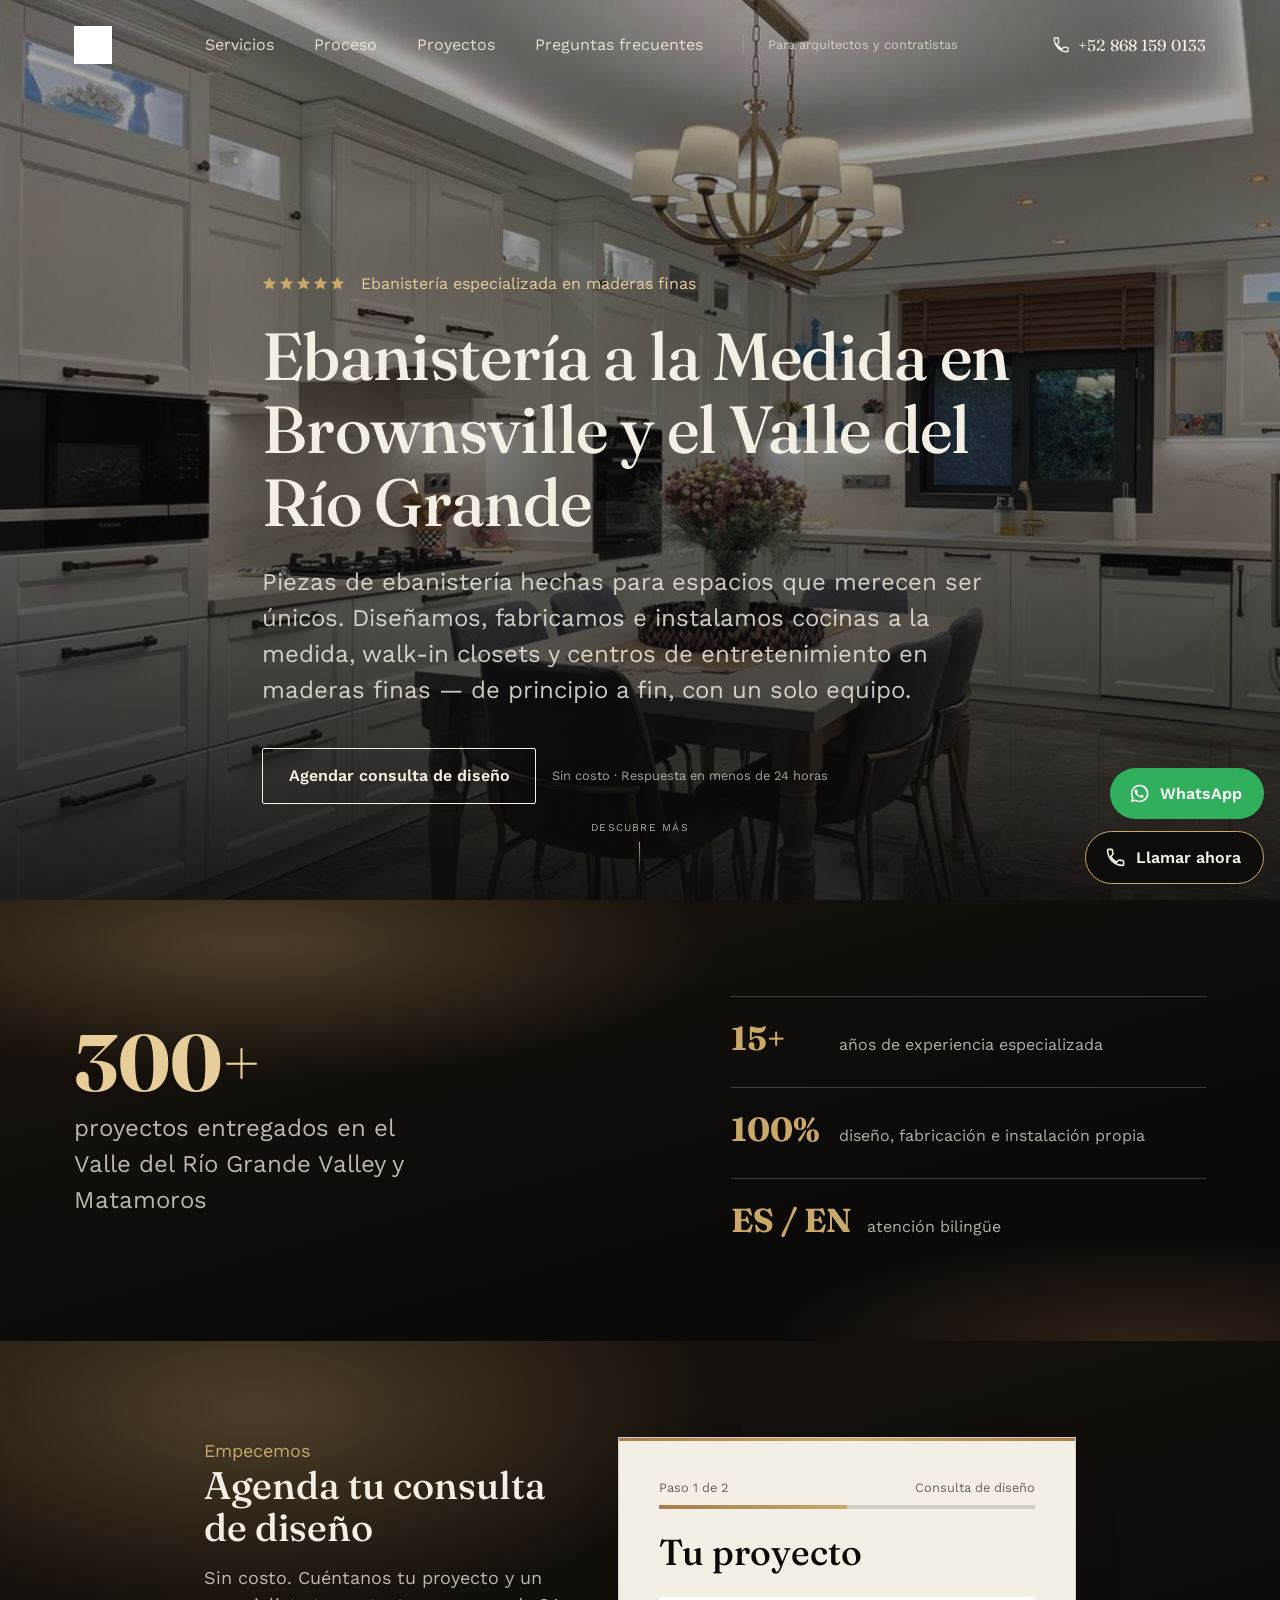
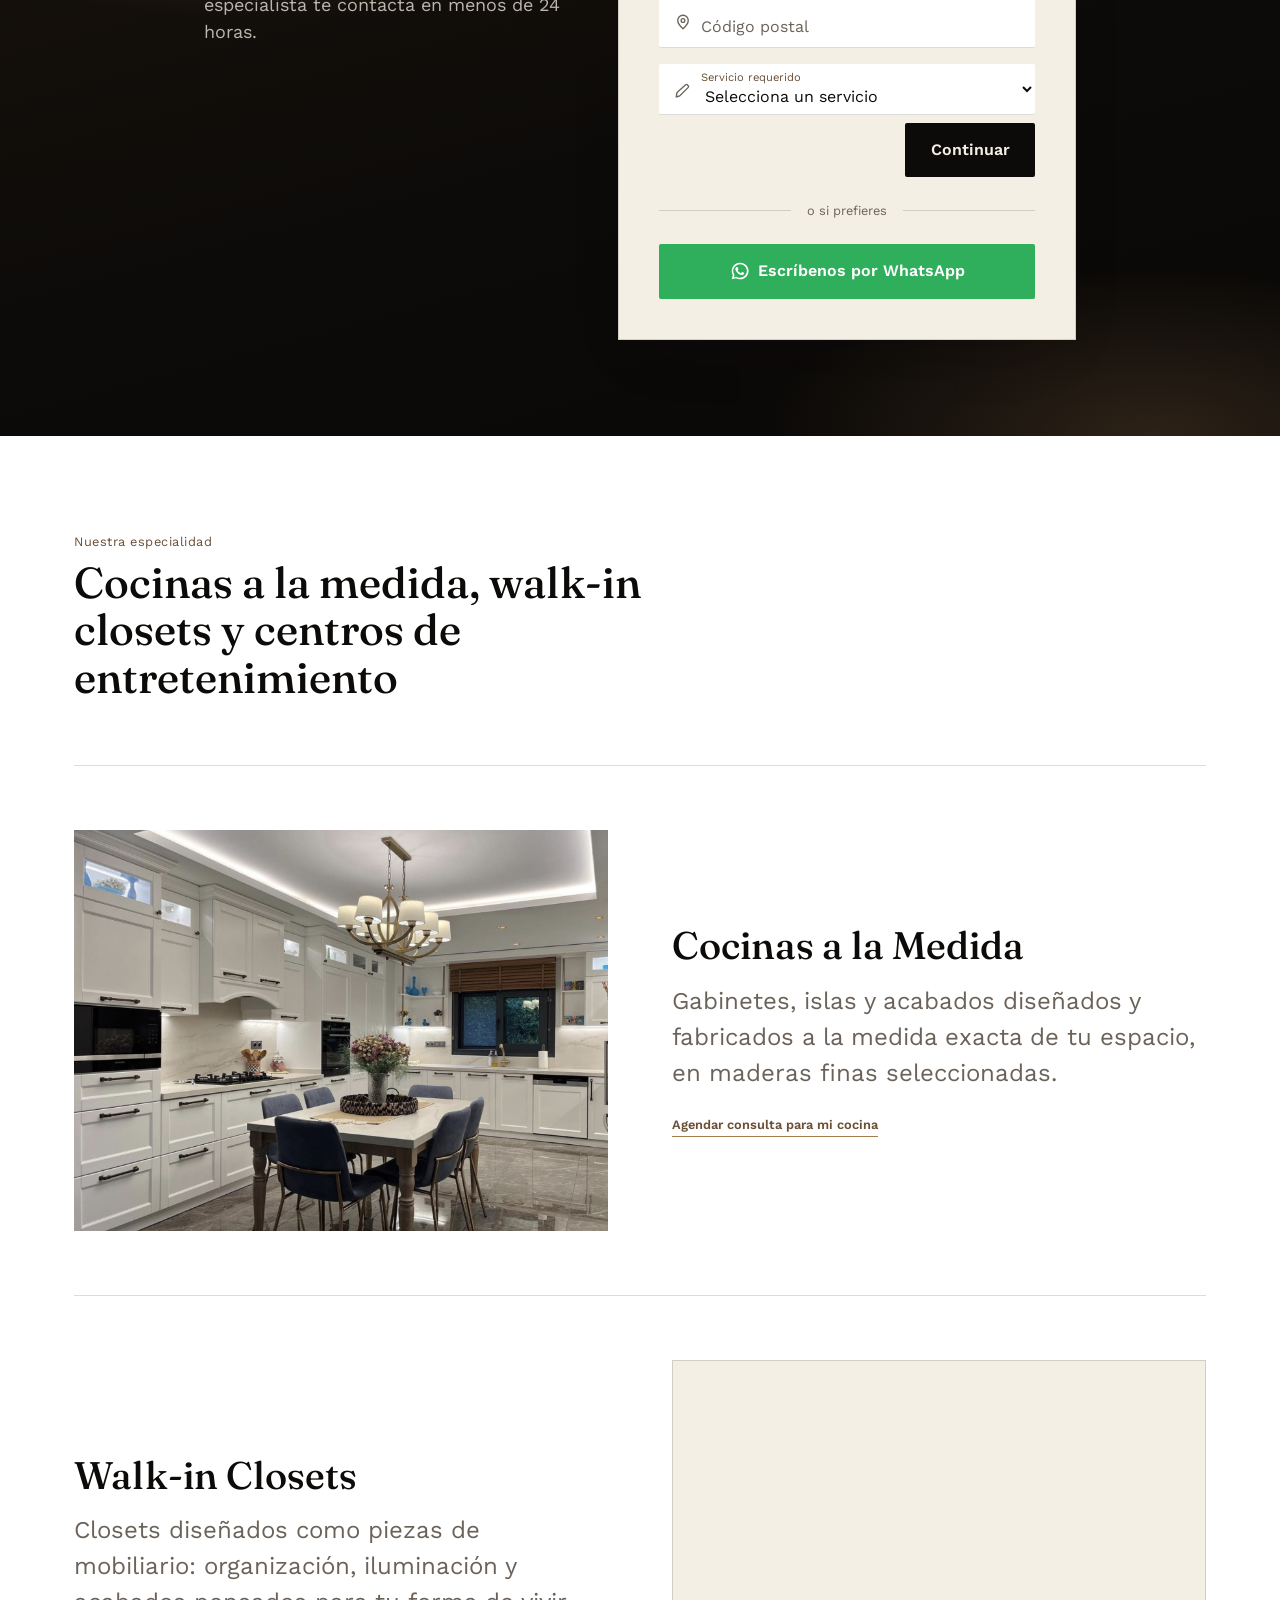
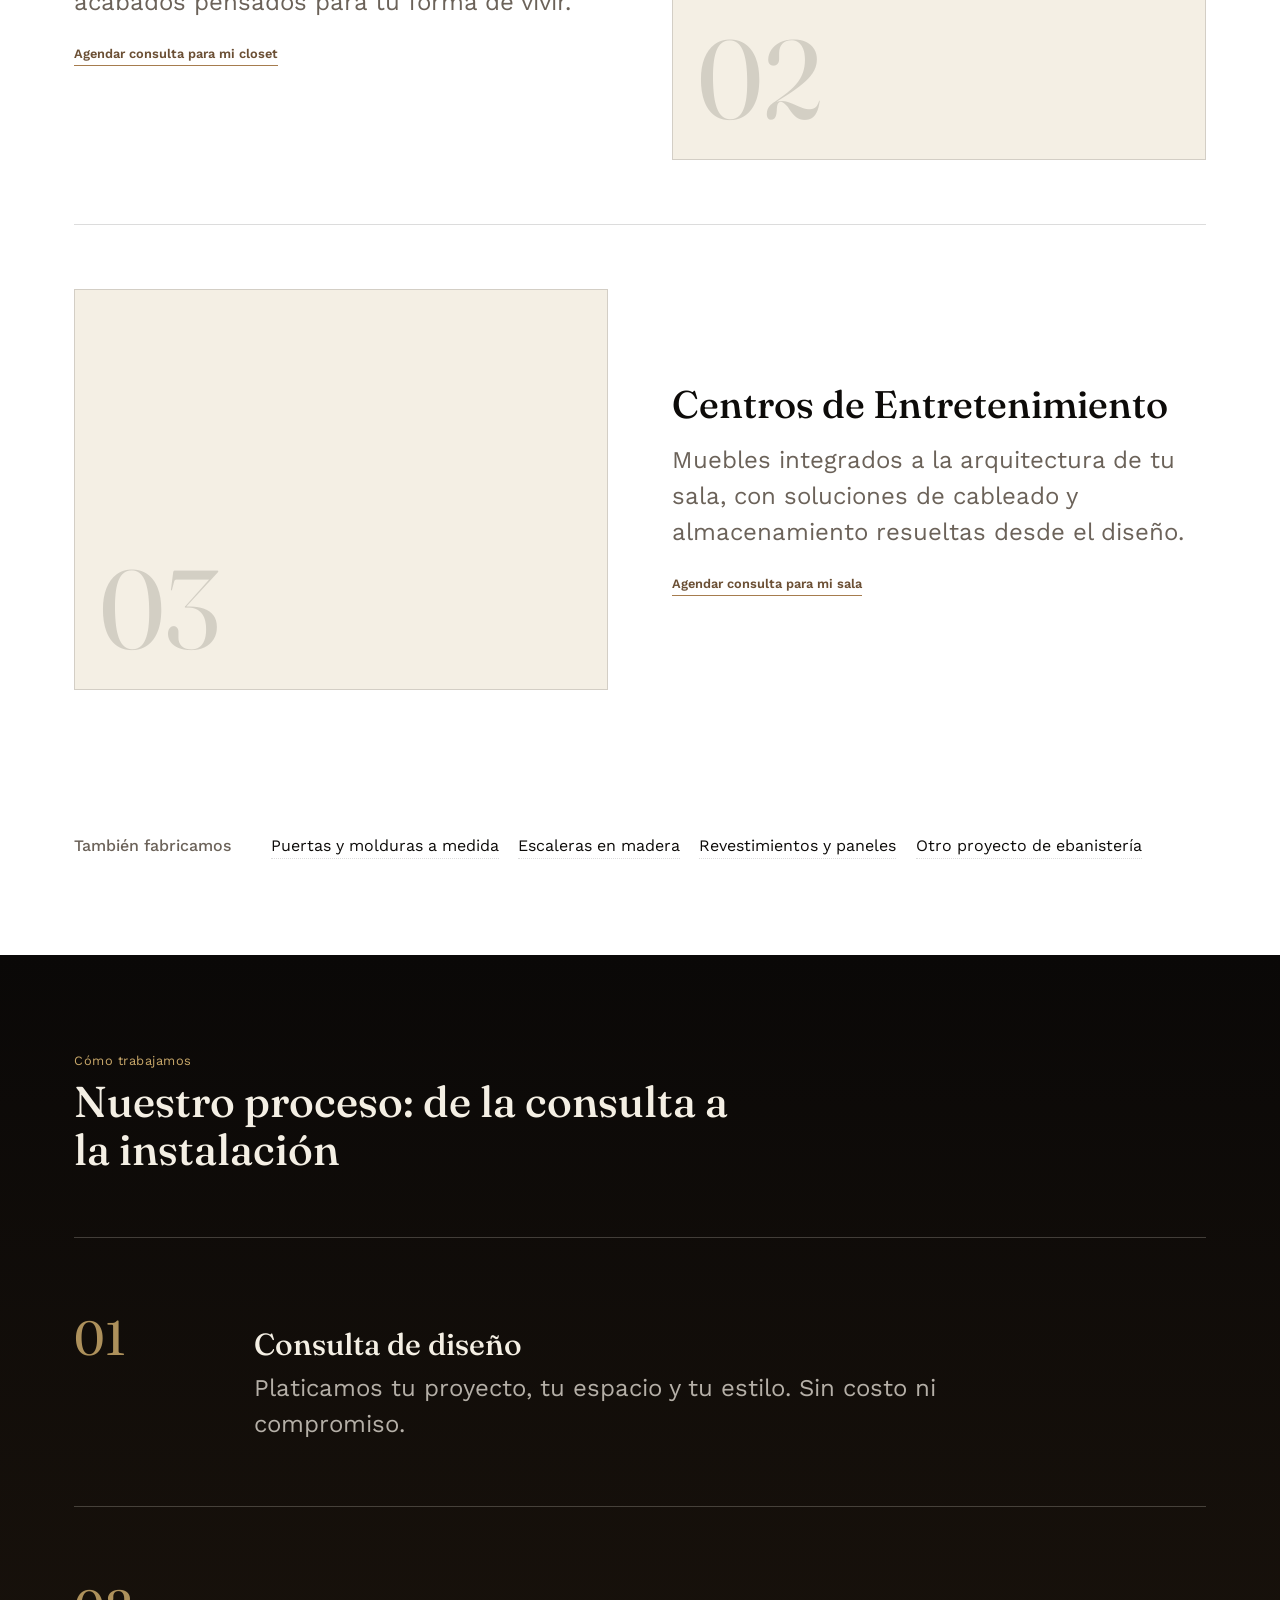
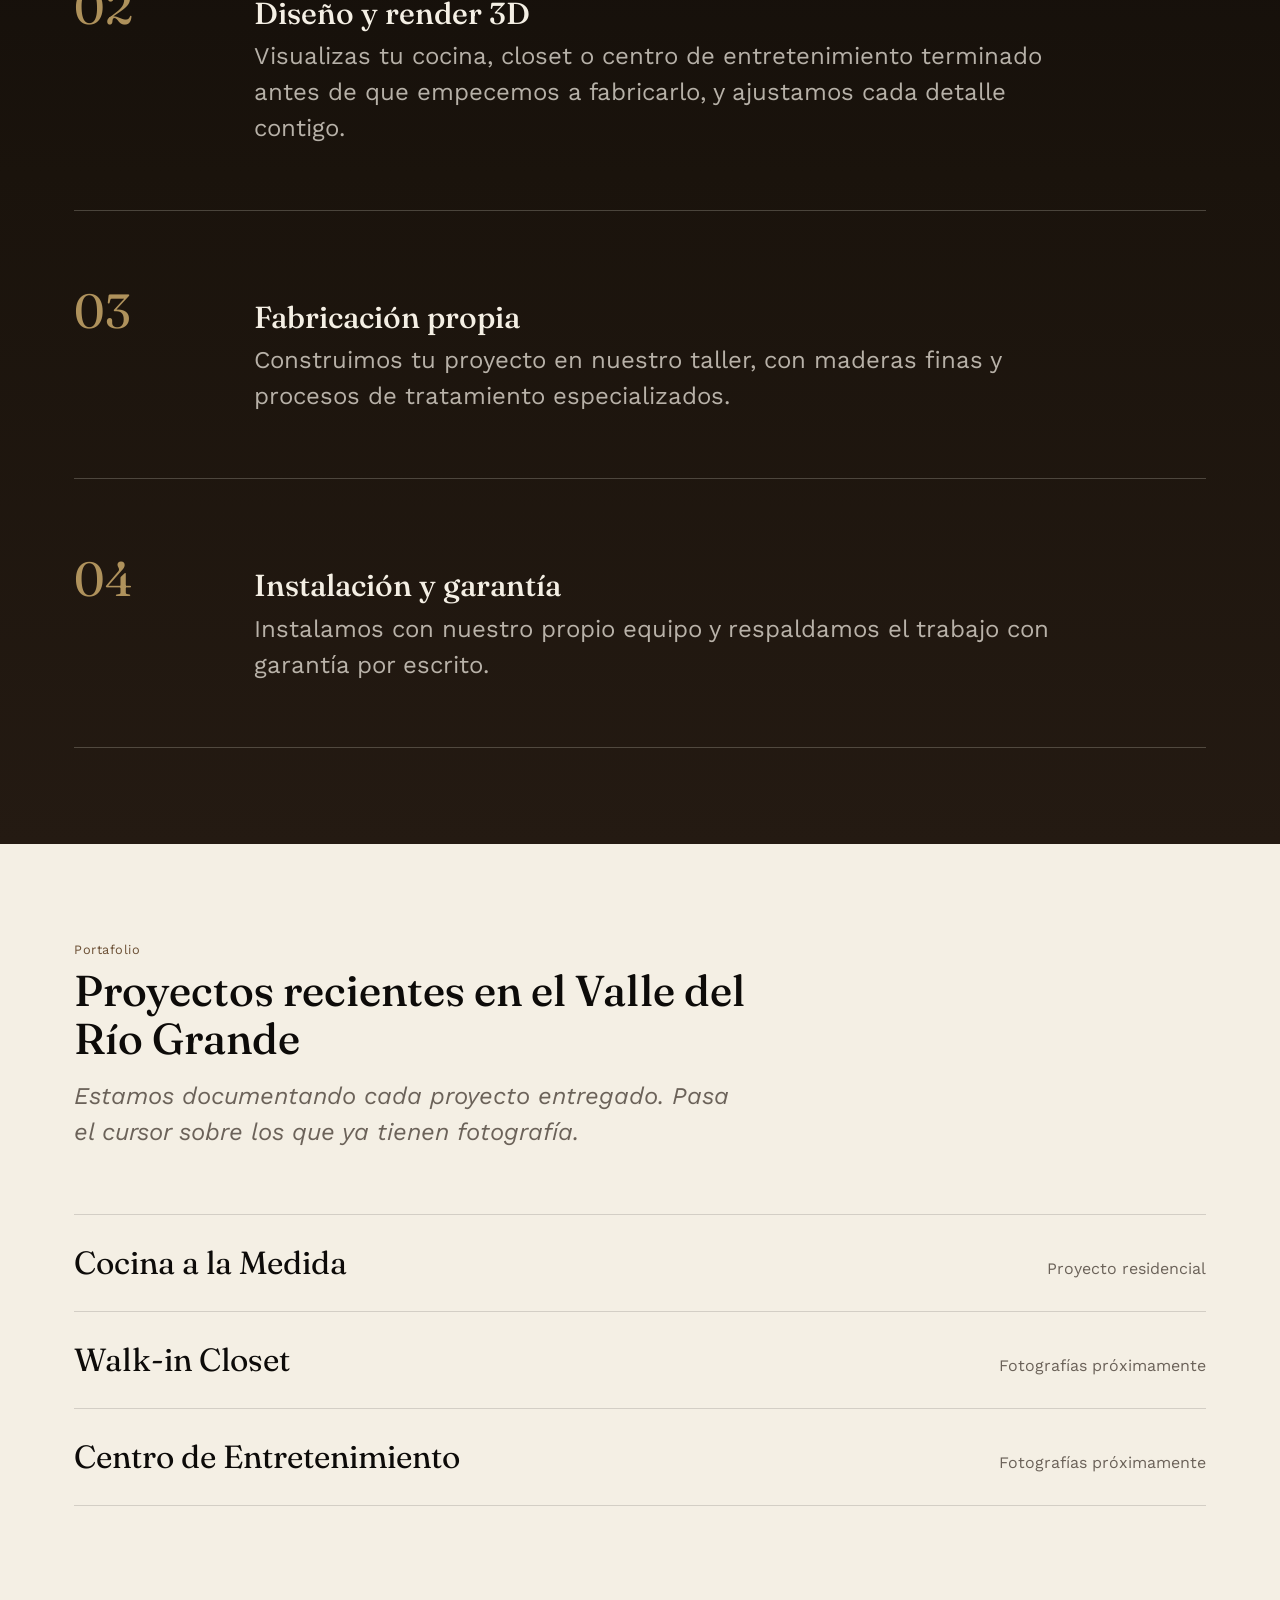
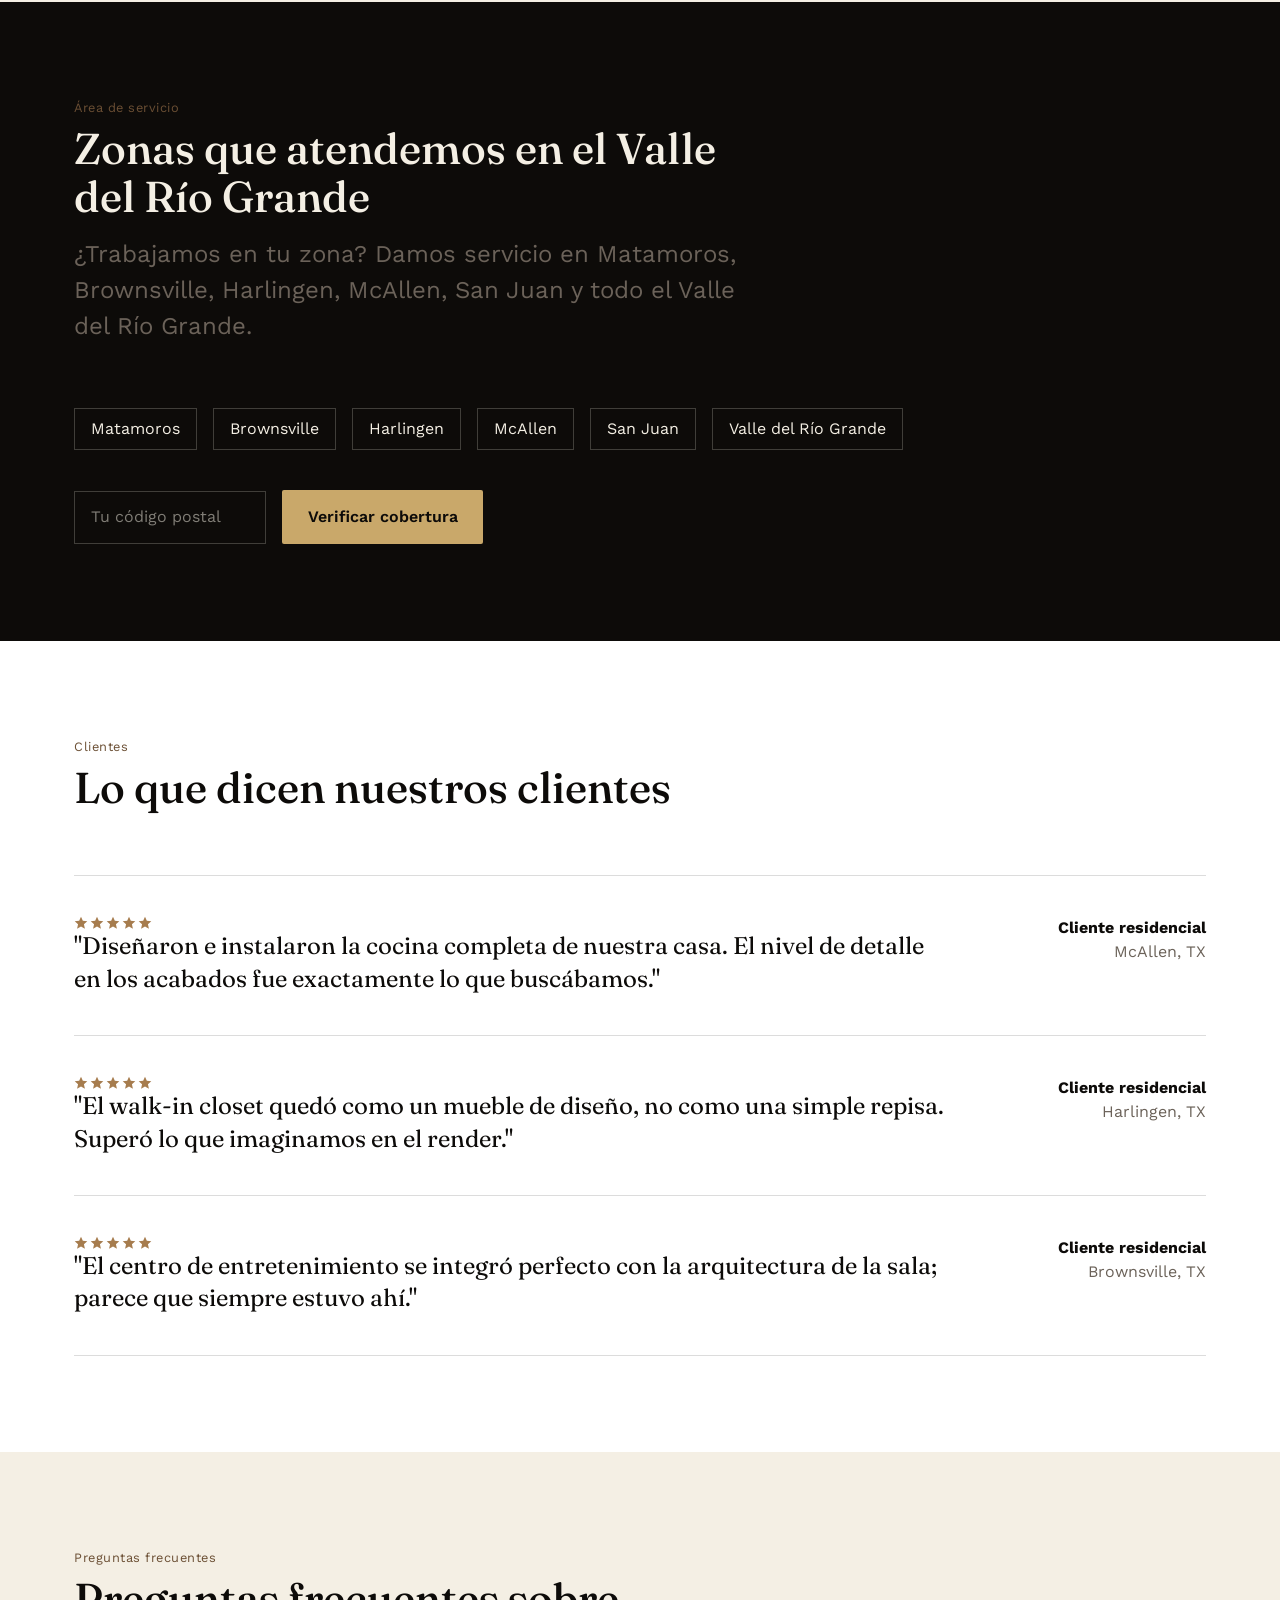
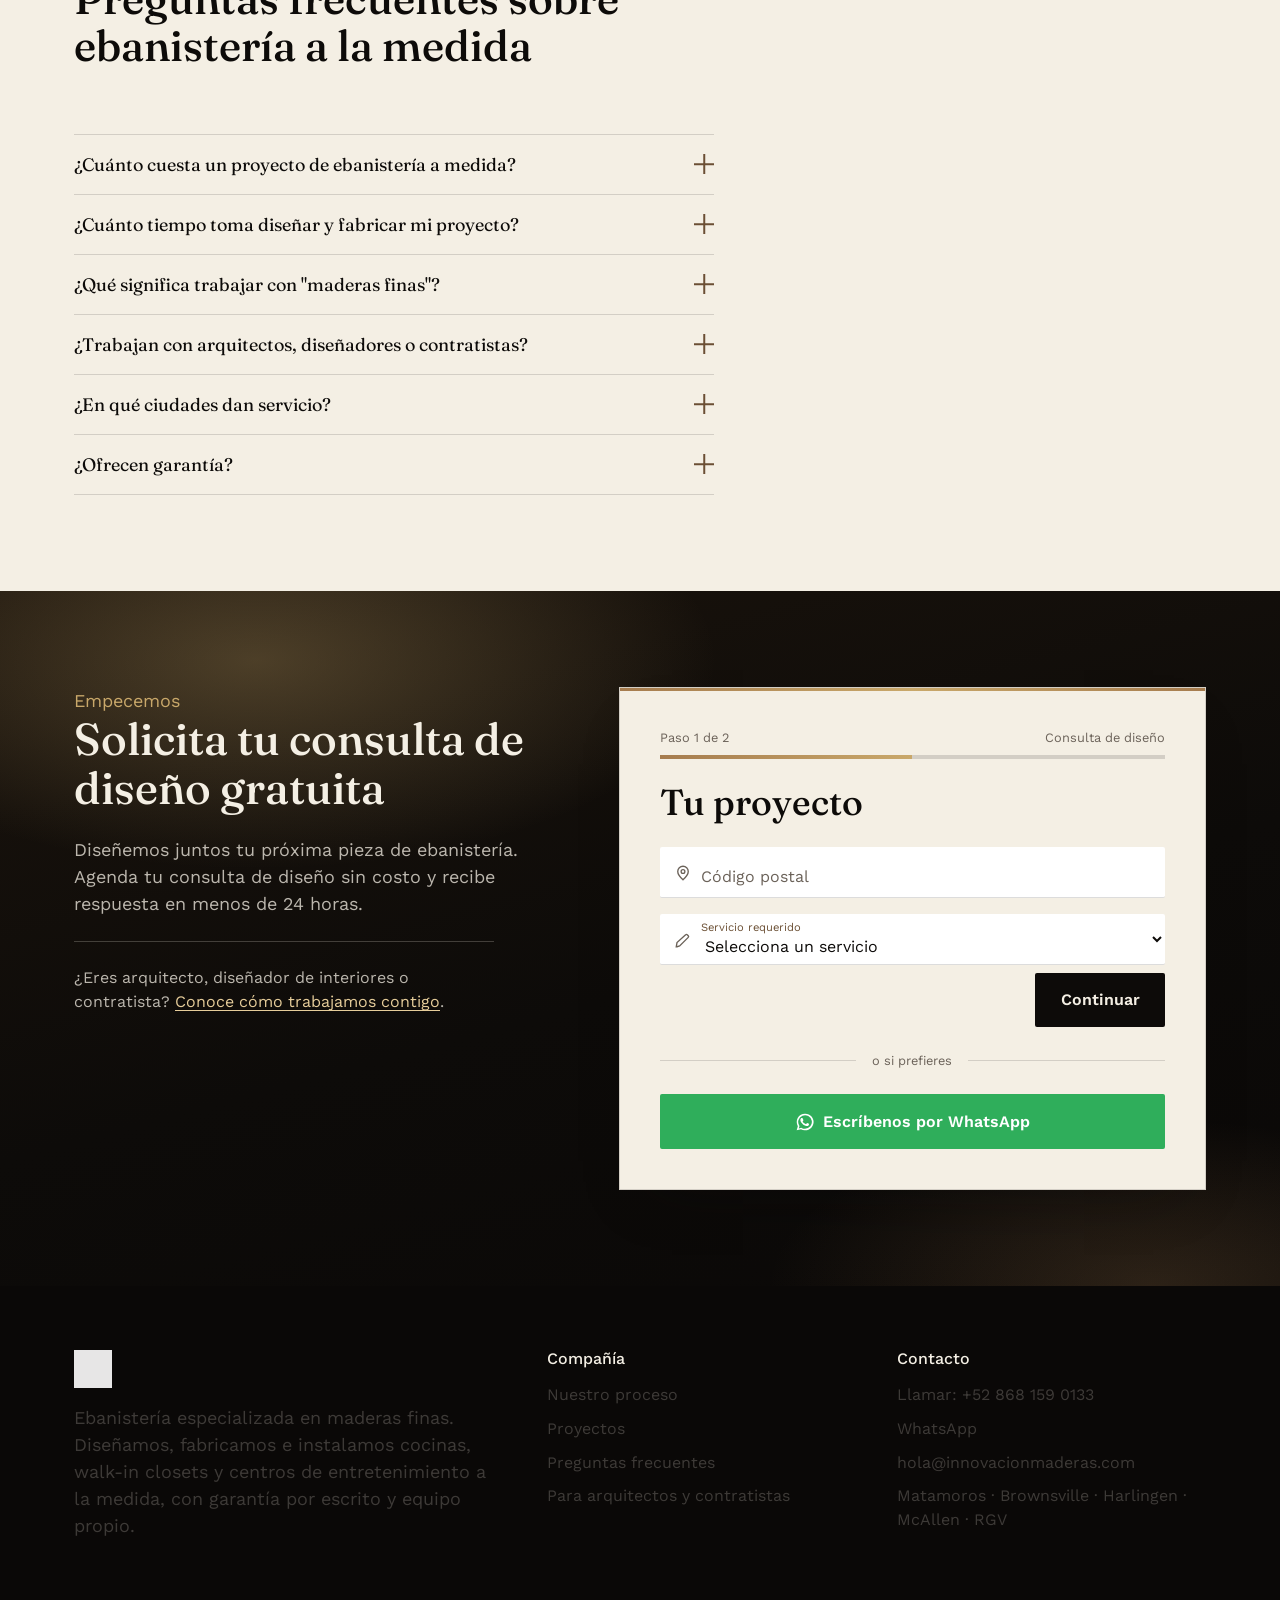
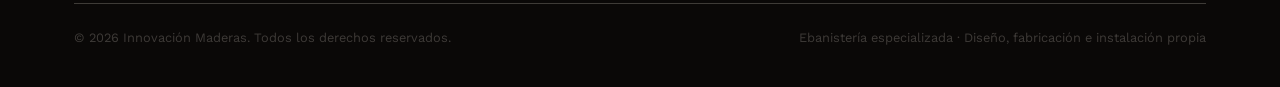
==== commit 2b802d1e: "Add files via upload v5 (penultima antes de agregar seccion para arquitectos y constructores)" ====
--- a/index.html
+++ b/index.html
@@ -3,8 +3,10 @@
 <head>
   <meta charset="UTF-8" />
   <meta name="viewport" content="width=device-width, initial-scale=1.0" />
-  <title>Innovación Maderas — Ebanistería especializada en maderas finas</title>
-  <meta name="description" content="Diseñamos, fabricamos e instalamos cocinas a la medida, walk-in closets y centros de entretenimiento en maderas finas. Matamoros, Brownsville, Harlingen, McAllen y todo el Valle del Río Grande." />
+  <title>Ebanistería a la Medida en Brownsville TX | Innovación Maderas</title>
+  <meta name="description" content="Cocinas, walk-in closets y centros de entretenimiento en madera fina, diseñados y fabricados por Innovación Maderas. Servimos Matamoros, Brownsville, Harlingen y todo el Valle del Río Grande. Consulta de diseño sin costo." />
+  <link rel="canonical" href="https://www.innovacionmaderas.com/" />
+  <!-- TODO: reemplazar por la URL real cuando el dominio esté conectado (ver Prioridad 1 del informe SEO) -->
 
   <link rel="preconnect" href="https://fonts.googleapis.com" />
   <link rel="preconnect" href="https://fonts.gstatic.com" crossorigin />
@@ -15,6 +17,36 @@
   <link rel="stylesheet" href="assets/css/variables.css" />
   <link rel="stylesheet" href="assets/css/main.css" />
   <link rel="stylesheet" href="assets/css/pages/home.css" />
+
+  <!-- LocalBusiness schema — actualizar "url", "address" y "sameAs" con datos
+       reales (dirección física o área de servicio, redes sociales) cuando
+       estén definidos. Ver sección 5 y 8 del informe SEO. -->
+  <script type="application/ld+json">
+  {
+    "@context": "https://schema.org",
+    "@type": "HomeAndConstructionBusiness",
+    "name": "Innovación Maderas",
+    "description": "Ebanistería especializada en maderas finas: cocinas a la medida, walk-in closets y centros de entretenimiento, para clientes residenciales y para arquitectos, diseñadores y contratistas en el Valle del Río Grande.",
+    "url": "https://www.innovacionmaderas.com/",
+    "image": "https://www.innovacionmaderas.com/assets/images/logo/logo.png",
+    "logo": "https://www.innovacionmaderas.com/assets/images/logo/logo.png",
+    "telephone": "+52-868-159-0133",
+    "email": "hola@innovacionmaderas.com",
+    "priceRange": "$$$",
+    "areaServed": [
+      { "@type": "City", "name": "Matamoros, Tamaulipas" },
+      { "@type": "City", "name": "Brownsville, TX" },
+      { "@type": "City", "name": "Harlingen, TX" },
+      { "@type": "City", "name": "McAllen, TX" },
+      { "@type": "City", "name": "San Juan, TX" }
+    ],
+    "makesOffer": [
+      { "@type": "Offer", "itemOffered": { "@type": "Service", "name": "Cocinas a la Medida" } },
+      { "@type": "Offer", "itemOffered": { "@type": "Service", "name": "Walk-in Closets" } },
+      { "@type": "Offer", "itemOffered": { "@type": "Service", "name": "Centros de Entretenimiento" } }
+    ]
+  }
+  </script>
 </head>
 <body>
 
@@ -55,15 +87,9 @@
   <main>
     <!-- ================= HERO (video) ================= -->
     <section class="hero">
-      <!--
-        VIDEO DEL HERO:
-        1) Sube tu video a Cloudinary (o el hosting que prefieras).
-        2) Descomenta la etiqueta <source> de abajo.
-        3) Pega tu URL en el atributo src.
-        Mientras tanto, se muestra la fotografía como imagen fija (poster).
-      -->
-      <video class="hero__video" poster="assets/images/content/hero-kitchen.jpg" autoplay muted loop playsinline>
-        <!-- <source src="PEGA_AQUI_TU_URL_DE_CLOUDINARY.mp4" type="video/mp4"> -->
+      <!-- Video del hero: cocina a la medida, animada con Veo (cinematic push-in). -->
+      <video class="hero__video" poster="assets/images/content/cocina-a-la-medida-matamoros-brownsville-tx.jpg" autoplay muted loop playsinline>
+        <source src="https://res.cloudinary.com/npaacurb/video/upload/v1789604112/kitchen_dolly_in.mp4" type="video/mp4">
       </video>
       <div class="hero__scrim"></div>
 
@@ -80,8 +106,9 @@
             <span>Ebanistería especializada en maderas finas</span>
           </div>
 
-          <h1>Piezas de ebanistería hechas para espacios que merecen ser únicos</h1>
+          <h1>Ebanistería a la Medida en Brownsville y el Valle del Río Grande</h1>
           <p class="lede">
+            Piezas de ebanistería hechas para espacios que merecen ser únicos.
             Diseñamos, fabricamos e instalamos cocinas a la medida, walk-in
             closets y centros de entretenimiento en maderas finas — de
             principio a fin, con un solo equipo.
@@ -89,7 +116,7 @@
         </div>
 
         <div class="hero__actions">
-          <a href="#cotizar-form" class="btn btn--outline">Agendar consulta de diseño</a>
+          <a href="#cotizar-top" class="btn btn--outline">Agendar consulta de diseño</a>
           <span class="hint">Sin costo · Respuesta en menos de 24 horas</span>
         </div>
       </div>
@@ -102,7 +129,7 @@
       <div class="container">
         <div class="stat--lead">
           <strong data-count-to="300" data-suffix="+">0+</strong>
-          <span>proyectos de ebanistería entregados en el Valle del Río Grande</span>
+          <span>proyectos entregados en el Valle del Río Grande Valley y Matamoros</span>
         </div>
         <div class="stats-minor">
           <div class="stat-minor"><strong data-count-to="15" data-suffix="+">0+</strong><span>años de experiencia especializada</span></div>
@@ -112,17 +139,112 @@
       </div>
     </section>
 
+    <!-- ================= CONSULTA RÁPIDA (formulario duplicado, cerca del inicio) ================= -->
+    <section class="section quick-consult" id="cotizar-top">
+      <div class="container quick-consult__container">
+        <div class="quick-consult__intro">
+          <span class="eyebrow" style="color:var(--color-gold);">Empecemos</span>
+          <h2>Agenda tu consulta de diseño</h2>
+          <p>Sin costo. Cuéntanos tu proyecto y un especialista te contacta en menos de 24 horas.</p>
+        </div>
+
+        <div class="lead-card" id="cotizar-top-card">
+          <div class="form-progress">
+            <div class="form-progress__label">
+              <span data-progress-label>Paso 1 de 2</span>
+              <span>Consulta de diseño</span>
+            </div>
+            <div class="form-progress__track"><div class="form-progress__fill"></div></div>
+          </div>
+
+          <form class="lead-form" id="lead-form-top" novalidate>
+            <div class="form-steps">
+
+              <div class="form-step" data-step="1">
+                <h3 class="form-step__title">Tu proyecto</h3>
+
+                <div class="field">
+                  <svg class="field__icon" viewBox="0 0 24 24" fill="none" stroke="currentColor" stroke-width="1.8"><path d="M12 21s-7-6.2-7-11a7 7 0 0 1 14 0c0 4.8-7 11-7 11z"/><circle cx="12" cy="10" r="2.5"/></svg>
+                  <input type="text" id="zipcode-top" name="zipcode" placeholder=" " inputmode="numeric" maxlength="5" required autocomplete="postal-code" />
+                  <label for="zipcode-top">Código postal</label>
+                  <svg class="field__check" viewBox="0 0 24 24" fill="none" stroke="currentColor" stroke-width="2.4"><path d="M4 12l6 6L20 6"/></svg>
+                </div>
+
+                <div class="field field--select" style="margin-top: var(--space-2);">
+                  <svg class="field__icon" viewBox="0 0 24 24" fill="none" stroke="currentColor" stroke-width="1.8"><path d="M4 21l3.5-1L19 8.5a1.5 1.5 0 0 0 0-2.1l-1.4-1.4a1.5 1.5 0 0 0-2.1 0L4 15.5 3 21z"/></svg>
+                  <select id="servicio-top" name="servicio" required>
+                    <option value="" selected disabled>Selecciona un servicio</option>
+                    <option value="Cocinas a la Medida">Cocinas a la Medida</option>
+                    <option value="Walk-in Closets">Walk-in Closets</option>
+                    <option value="Centros de Entretenimiento">Centros de Entretenimiento</option>
+                    <option value="Puertas y Molduras">Puertas y Molduras</option>
+                    <option value="Escaleras">Escaleras</option>
+                    <option value="Revestimientos de Madera">Revestimientos de Madera</option>
+                    <option value="Otro proyecto de ebanistería">Otro proyecto de ebanistería</option>
+                  </select>
+                  <label for="servicio-top">Servicio requerido</label>
+                </div>
+
+                <div class="form-nav" style="justify-content:flex-end;">
+                  <button type="button" class="btn btn--primary" data-step-next>Continuar</button>
+                </div>
+              </div>
+
+              <div class="form-step" data-step="2">
+                <h3 class="form-step__title">Acerca de ti</h3>
+
+                <div class="field">
+                  <svg class="field__icon" viewBox="0 0 24 24" fill="none" stroke="currentColor" stroke-width="1.8"><circle cx="12" cy="8" r="4"/><path d="M4 21v-1a8 8 0 0 1 16 0v1"/></svg>
+                  <input type="text" id="nombre-top" name="nombre" placeholder=" " required autocomplete="name" />
+                  <label for="nombre-top">Nombre completo</label>
+                  <svg class="field__check" viewBox="0 0 24 24" fill="none" stroke="currentColor" stroke-width="2.4"><path d="M4 12l6 6L20 6"/></svg>
+                </div>
+
+                <div class="field" style="margin-top: var(--space-2);">
+                  <svg class="field__icon" viewBox="0 0 24 24" fill="none" stroke="currentColor" stroke-width="1.8"><path d="M6.6 10.8c1.4 2.8 3.8 5.2 6.6 6.6l2.2-2.2c.3-.3.7-.4 1.1-.3 1.2.4 2.5.6 3.8.6.6 0 1 .4 1 1V20c0 .6-.4 1-1 1C10.9 21 3 13.1 3 3.7c0-.6.4-1 1-1h3.5c.6 0 1 .4 1 1 0 1.3.2 2.6.6 3.8.1.4 0 .8-.3 1.1L6.6 10.8z"/></svg>
+                  <input type="tel" id="telefono-top" name="telefono" placeholder=" " required autocomplete="tel" />
+                  <label for="telefono-top">Teléfono</label>
+                  <svg class="field__check" viewBox="0 0 24 24" fill="none" stroke="currentColor" stroke-width="2.4"><path d="M4 12l6 6L20 6"/></svg>
+                </div>
+
+                <div class="field" style="margin-top: var(--space-2);">
+                  <svg class="field__icon" viewBox="0 0 24 24" fill="none" stroke="currentColor" stroke-width="1.8"><rect x="3" y="5" width="18" height="14" rx="1"/><path d="M3 7l9 6 9-6"/></svg>
+                  <input type="email" id="email-top" name="email" placeholder=" " required autocomplete="email" />
+                  <label for="email-top">Correo electrónico</label>
+                  <svg class="field__check" viewBox="0 0 24 24" fill="none" stroke="currentColor" stroke-width="2.4"><path d="M4 12l6 6L20 6"/></svg>
+                </div>
+
+                <div class="form-nav">
+                  <button type="button" class="btn btn--ghost" data-step-back>Atrás</button>
+                  <button type="submit" class="btn btn--primary">Solicitar consulta de diseño</button>
+                </div>
+                <p class="lead-form__note">No compartimos tu información con terceros.</p>
+              </div>
+
+            </div>
+          </form>
+
+          <div class="lead-card__divider">o si prefieres</div>
+
+          <a class="btn btn--whatsapp" data-whatsapp-link href="#" target="_blank" rel="noopener">
+            <svg viewBox="0 0 24 24" fill="currentColor"><path d="M12 2a10 10 0 0 0-8.6 15L2 22l5.2-1.4A10 10 0 1 0 12 2zm0 18.2a8.1 8.1 0 0 1-4.1-1.1l-.3-.2-3 .8.8-2.9-.2-.3A8.2 8.2 0 1 1 12 20.2zm4.5-6.1c-.2-.1-1.5-.7-1.7-.8-.2-.1-.4-.1-.6.1s-.7.8-.9 1c-.2.2-.3.2-.6.1a6.7 6.7 0 0 1-2-1.2 7.4 7.4 0 0 1-1.4-1.7c-.1-.2 0-.4.1-.5l.4-.5c.1-.2.2-.3.2-.5.1-.2 0-.4 0-.5s-.6-1.5-.9-2c-.2-.5-.4-.4-.6-.4h-.5c-.2 0-.5.1-.7.3a2.9 2.9 0 0 0-.9 2.1c0 1.2.9 2.4 1 2.6.1.2 1.8 2.8 4.4 3.9.6.3 1.1.4 1.5.6.6.2 1.1.2 1.6.1.5-.1 1.5-.6 1.7-1.2.2-.6.2-1.1.1-1.2 0-.1-.2-.2-.5-.3z"/></svg>
+            Escríbenos por WhatsApp
+          </a>
+        </div>
+      </div>
+    </section>
+
     <!-- ================= SERVICIOS ================= -->
     <section class="section services-section" id="servicios">
       <div class="container">
         <div class="section-head">
           <span class="eyebrow">Nuestra especialidad</span>
-          <h2>Ebanistería a medida para tres espacios centrales de tu casa</h2>
+          <h2>Cocinas a la medida, walk-in closets y centros de entretenimiento</h2>
         </div>
 
         <div class="service-row" data-service-value="Cocinas a la Medida">
           <div class="service-row__media">
-            <img src="assets/images/content/hero-kitchen.jpg" alt="Cocina a la medida fabricada por Innovación Maderas" loading="lazy" />
+            <img src="assets/images/content/cocina-a-la-medida-matamoros-brownsville-tx.jpg" alt="Cocina a la medida fabricada por Innovación Maderas en Matamoros y Brownsville, TX" loading="lazy" />
           </div>
           <div class="service-row__body">
             <h3>Cocinas a la Medida</h3>
@@ -170,7 +292,7 @@
       <div class="container">
         <div class="section-head">
           <span class="eyebrow">Cómo trabajamos</span>
-          <h2>De la consulta a la instalación, con un solo equipo</h2>
+          <h2>Nuestro proceso: de la consulta a la instalación</h2>
         </div>
 
         <div class="process-list">
@@ -211,7 +333,7 @@
       <div class="container">
         <div class="section-head">
           <span class="eyebrow">Portafolio</span>
-          <h2>Proyectos que reflejan nuestro nivel de detalle</h2>
+          <h2>Proyectos recientes en el Valle del Río Grande</h2>
           <p class="portfolio-note">Estamos documentando cada proyecto entregado. Pasa el cursor sobre los que ya tienen fotografía.</p>
         </div>
 
@@ -220,7 +342,7 @@
             <span class="portfolio-entry__name">Cocina a la Medida</span>
             <span class="portfolio-entry__meta">Proyecto residencial</span>
             <div class="portfolio-entry__thumb">
-              <img src="assets/images/content/hero-kitchen.jpg" alt="Cocina a la medida entregada por Innovación Maderas" loading="lazy" />
+              <img src="assets/images/content/cocina-a-la-medida-matamoros-brownsville-tx.jpg" alt="Cocina a la medida entregada por Innovación Maderas en el Valle del Río Grande" loading="lazy" />
             </div>
           </div>
           <div class="portfolio-entry">
@@ -240,8 +362,8 @@
       <div class="container">
         <div class="section-head on-dark">
           <span class="eyebrow">Área de servicio</span>
-          <h2>¿Trabajamos en tu zona?</h2>
-          <p>Damos servicio en Matamoros, Brownsville, Harlingen, McAllen, San Juan y todo el Valle del Río Grande.</p>
+          <h2>Zonas que atendemos en el Valle del Río Grande</h2>
+          <p>¿Trabajamos en tu zona? Damos servicio en Matamoros, Brownsville, Harlingen, McAllen, San Juan y todo el Valle del Río Grande.</p>
         </div>
 
         <div class="coverage-list">
@@ -266,7 +388,7 @@
       <div class="container">
         <div class="section-head">
           <span class="eyebrow">Clientes</span>
-          <h2>Lo que dicen quienes ya transformaron su espacio</h2>
+          <h2>Lo que dicen nuestros clientes</h2>
         </div>
 
         <div class="testimonial-list">
@@ -308,7 +430,7 @@
       <div class="container">
         <div class="section-head">
           <span class="eyebrow">Preguntas frecuentes</span>
-          <h2>Lo que suelen preguntarnos antes de empezar</h2>
+          <h2>Preguntas frecuentes sobre ebanistería a la medida</h2>
         </div>
 
         <div class="faq-list">
@@ -345,65 +467,36 @@
       <div class="container final-grid">
         <div class="final-copy">
           <span class="eyebrow" style="color:var(--color-gold);">Empecemos</span>
-          <h2>Diseñemos juntos tu próxima pieza de ebanistería</h2>
-          <p>Agenda tu consulta de diseño sin costo y recibe respuesta en menos de 24 horas.</p>
+          <h2>Solicita tu consulta de diseño gratuita</h2>
+          <p>Diseñemos juntos tu próxima pieza de ebanistería. Agenda tu consulta de diseño sin costo y recibe respuesta en menos de 24 horas.</p>
           <p class="final-copy__pro">¿Eres arquitecto, diseñador de interiores o contratista? <a href="pages/profesionales.html">Conoce cómo trabajamos contigo</a>.</p>
         </div>
 
-        <div class="lead-card" id="cotizar">
+        <div class="lead-card" id="cotizar-final">
           <div class="form-progress">
             <div class="form-progress__label">
-              <span data-progress-label>Paso 1 de 3</span>
+              <span data-progress-label>Paso 1 de 2</span>
               <span>Consulta de diseño</span>
             </div>
             <div class="form-progress__track"><div class="form-progress__fill"></div></div>
           </div>
 
-          <form class="lead-form" id="lead-form" novalidate>
+          <form class="lead-form" id="lead-form-final" novalidate>
             <div class="form-steps">
 
               <div class="form-step" data-step="1">
-                <h3 class="form-step__title">Cuéntanos de ti</h3>
-
-                <div class="field">
-                  <svg class="field__icon" viewBox="0 0 24 24" fill="none" stroke="currentColor" stroke-width="1.8"><circle cx="12" cy="8" r="4"/><path d="M4 21v-1a8 8 0 0 1 16 0v1"/></svg>
-                  <input type="text" id="nombre" name="nombre" placeholder=" " required autocomplete="name" />
-                  <label for="nombre">Nombre completo</label>
-                  <svg class="field__check" viewBox="0 0 24 24" fill="none" stroke="currentColor" stroke-width="2.4"><path d="M4 12l6 6L20 6"/></svg>
-                </div>
-
-                <div class="field" style="margin-top: var(--space-2);">
-                  <svg class="field__icon" viewBox="0 0 24 24" fill="none" stroke="currentColor" stroke-width="1.8"><path d="M6.6 10.8c1.4 2.8 3.8 5.2 6.6 6.6l2.2-2.2c.3-.3.7-.4 1.1-.3 1.2.4 2.5.6 3.8.6.6 0 1 .4 1 1V20c0 .6-.4 1-1 1C10.9 21 3 13.1 3 3.7c0-.6.4-1 1-1h3.5c.6 0 1 .4 1 1 0 1.3.2 2.6.6 3.8.1.4 0 .8-.3 1.1L6.6 10.8z"/></svg>
-                  <input type="tel" id="telefono" name="telefono" placeholder=" " required autocomplete="tel" />
-                  <label for="telefono">Teléfono</label>
-                  <svg class="field__check" viewBox="0 0 24 24" fill="none" stroke="currentColor" stroke-width="2.4"><path d="M4 12l6 6L20 6"/></svg>
-                </div>
-
-                <div class="field" style="margin-top: var(--space-2);">
-                  <svg class="field__icon" viewBox="0 0 24 24" fill="none" stroke="currentColor" stroke-width="1.8"><rect x="3" y="5" width="18" height="14" rx="1"/><path d="M3 7l9 6 9-6"/></svg>
-                  <input type="email" id="email" name="email" placeholder=" " required autocomplete="email" />
-                  <label for="email">Correo electrónico</label>
-                  <svg class="field__check" viewBox="0 0 24 24" fill="none" stroke="currentColor" stroke-width="2.4"><path d="M4 12l6 6L20 6"/></svg>
-                </div>
-
-                <div class="form-nav" style="justify-content:flex-end;">
-                  <button type="button" class="btn btn--primary" data-step-next>Continuar</button>
-                </div>
-              </div>
-
-              <div class="form-step" data-step="2">
                 <h3 class="form-step__title">Tu proyecto</h3>
 
                 <div class="field">
                   <svg class="field__icon" viewBox="0 0 24 24" fill="none" stroke="currentColor" stroke-width="1.8"><path d="M12 21s-7-6.2-7-11a7 7 0 0 1 14 0c0 4.8-7 11-7 11z"/><circle cx="12" cy="10" r="2.5"/></svg>
-                  <input type="text" id="zipcode" name="zipcode" placeholder=" " inputmode="numeric" maxlength="5" required autocomplete="postal-code" />
-                  <label for="zipcode">Código postal</label>
+                  <input type="text" id="zipcode-final" name="zipcode" placeholder=" " inputmode="numeric" maxlength="5" required autocomplete="postal-code" />
+                  <label for="zipcode-final">Código postal</label>
                   <svg class="field__check" viewBox="0 0 24 24" fill="none" stroke="currentColor" stroke-width="2.4"><path d="M4 12l6 6L20 6"/></svg>
                 </div>
 
                 <div class="field field--select" style="margin-top: var(--space-2);">
                   <svg class="field__icon" viewBox="0 0 24 24" fill="none" stroke="currentColor" stroke-width="1.8"><path d="M4 21l3.5-1L19 8.5a1.5 1.5 0 0 0 0-2.1l-1.4-1.4a1.5 1.5 0 0 0-2.1 0L4 15.5 3 21z"/></svg>
-                  <select id="servicio" name="servicio" required>
+                  <select id="servicio-final" name="servicio" required>
                     <option value="" selected disabled>Selecciona un servicio</option>
                     <option value="Cocinas a la Medida">Cocinas a la Medida</option>
                     <option value="Walk-in Closets">Walk-in Closets</option>
@@ -413,29 +506,41 @@
                     <option value="Revestimientos de Madera">Revestimientos de Madera</option>
                     <option value="Otro proyecto de ebanistería">Otro proyecto de ebanistería</option>
                   </select>
-                  <label for="servicio">Servicio requerido</label>
+                  <label for="servicio-final">Servicio requerido</label>
+                </div>
+
+                <div class="form-nav" style="justify-content:flex-end;">
+                  <button type="button" class="btn btn--primary" data-step-next>Continuar</button>
+                </div>
+              </div>
+
+              <div class="form-step" data-step="2">
+                <h3 class="form-step__title">Acerca de ti</h3>
+
+                <div class="field">
+                  <svg class="field__icon" viewBox="0 0 24 24" fill="none" stroke="currentColor" stroke-width="1.8"><circle cx="12" cy="8" r="4"/><path d="M4 21v-1a8 8 0 0 1 16 0v1"/></svg>
+                  <input type="text" id="nombre-final" name="nombre" placeholder=" " required autocomplete="name" />
+                  <label for="nombre-final">Nombre completo</label>
+                  <svg class="field__check" viewBox="0 0 24 24" fill="none" stroke="currentColor" stroke-width="2.4"><path d="M4 12l6 6L20 6"/></svg>
+                </div>
+
+                <div class="field" style="margin-top: var(--space-2);">
+                  <svg class="field__icon" viewBox="0 0 24 24" fill="none" stroke="currentColor" stroke-width="1.8"><path d="M6.6 10.8c1.4 2.8 3.8 5.2 6.6 6.6l2.2-2.2c.3-.3.7-.4 1.1-.3 1.2.4 2.5.6 3.8.6.6 0 1 .4 1 1V20c0 .6-.4 1-1 1C10.9 21 3 13.1 3 3.7c0-.6.4-1 1-1h3.5c.6 0 1 .4 1 1 0 1.3.2 2.6.6 3.8.1.4 0 .8-.3 1.1L6.6 10.8z"/></svg>
+                  <input type="tel" id="telefono-final" name="telefono" placeholder=" " required autocomplete="tel" />
+                  <label for="telefono-final">Teléfono</label>
+                  <svg class="field__check" viewBox="0 0 24 24" fill="none" stroke="currentColor" stroke-width="2.4"><path d="M4 12l6 6L20 6"/></svg>
+                </div>
+
+                <div class="field" style="margin-top: var(--space-2);">
+                  <svg class="field__icon" viewBox="0 0 24 24" fill="none" stroke="currentColor" stroke-width="1.8"><rect x="3" y="5" width="18" height="14" rx="1"/><path d="M3 7l9 6 9-6"/></svg>
+                  <input type="email" id="email-final" name="email" placeholder=" " required autocomplete="email" />
+                  <label for="email-final">Correo electrónico</label>
+                  <svg class="field__check" viewBox="0 0 24 24" fill="none" stroke="currentColor" stroke-width="2.4"><path d="M4 12l6 6L20 6"/></svg>
                 </div>
 
                 <div class="form-nav">
                   <button type="button" class="btn btn--ghost" data-step-back>Atrás</button>
-                  <button type="button" class="btn btn--primary" data-step-next>Continuar</button>
-                </div>
-              </div>
-
-              <div class="form-step" data-step="3">
-                <h3 class="form-step__title">Confirma tu solicitud</h3>
-
-                <dl class="form-summary">
-                  <div><dt>Nombre</dt><dd id="summary-nombre">—</dd></div>
-                  <div><dt>Teléfono</dt><dd id="summary-telefono">—</dd></div>
-                  <div><dt>Correo</dt><dd id="summary-email">—</dd></div>
-                  <div><dt>Código postal</dt><dd id="summary-zip">—</dd></div>
-                  <div><dt>Servicio</dt><dd id="summary-servicio">—</dd></div>
-                </dl>
-
-                <div class="form-nav">
-                  <button type="button" class="btn btn--ghost" data-step-back>Atrás</button>
-                  <button type="submit" class="btn btn--primary">Confirmar y enviar</button>
+                  <button type="submit" class="btn btn--primary">Solicitar consulta de diseño</button>
                 </div>
                 <p class="lead-form__note">No compartimos tu información con terceros.</p>
               </div>
--- a/assets/css/pages/home.css
+++ b/assets/css/pages/home.css
@@ -171,14 +171,38 @@
 
 .stat-minor strong {
   font-family: var(--font-display);
-  font-size: var(--step-lg);
+  font-size: clamp(1.6rem, 2.6vw, 2.1rem);
   color: var(--color-gold);
   min-width: 4ch;
 }
 
 .stat-minor span {
-  font-size: var(--step-xs);
-  color: rgba(244,239,228,0.65);
+  font-size: var(--step-sm);
+  color: rgba(244,239,228,0.72);
+}
+
+/* ---------- Consulta rápida (formulario duplicado cerca del inicio) ---------- */
+.quick-consult { background: var(--surface-showroom); color: var(--color-ivory); }
+
+.quick-consult__container {
+  display: grid;
+  gap: var(--space-4);
+  max-width: 920px;
+}
+
+@media (min-width: 860px) {
+  .quick-consult__container { grid-template-columns: 0.9fr 1.1fr; align-items: start; }
+}
+
+.quick-consult__intro h2 {
+  font-size: clamp(1.9rem, 3.2vw, 2.4rem);
+  color: var(--color-ivory);
+  max-width: 16ch;
+}
+.quick-consult__intro p {
+  margin-top: var(--space-2);
+  color: rgba(244,239,228,0.75);
+  max-width: 40ch;
 }
 
 /* ---------- Secciones genéricas ---------- */
@@ -583,7 +607,7 @@
 .form-progress__fill {
   position: absolute;
   inset: 0 auto 0 0;
-  width: 33.33%;
+  width: 50%;
   background: linear-gradient(90deg, var(--color-bronze), var(--color-gold));
   transition: width 400ms var(--ease-standard);
 }
@@ -720,20 +744,6 @@
   text-align: center;
 }
 
-/* Resumen del paso de confirmación */
-.form-summary {
-  display: grid;
-  gap: 0.6rem;
-  padding: var(--space-3);
-  background: var(--color-white);
-  border: 1px solid var(--border-subtle);
-  margin-bottom: var(--space-3);
-  font-size: var(--step-sm);
-}
-.form-summary div { display: flex; justify-content: space-between; gap: var(--space-2); }
-.form-summary dt { color: var(--text-muted); }
-.form-summary dd { font-weight: 600; text-align: right; }
-
 .lead-card .btn--whatsapp { width: 100%; }
 
 .lead-card__divider {
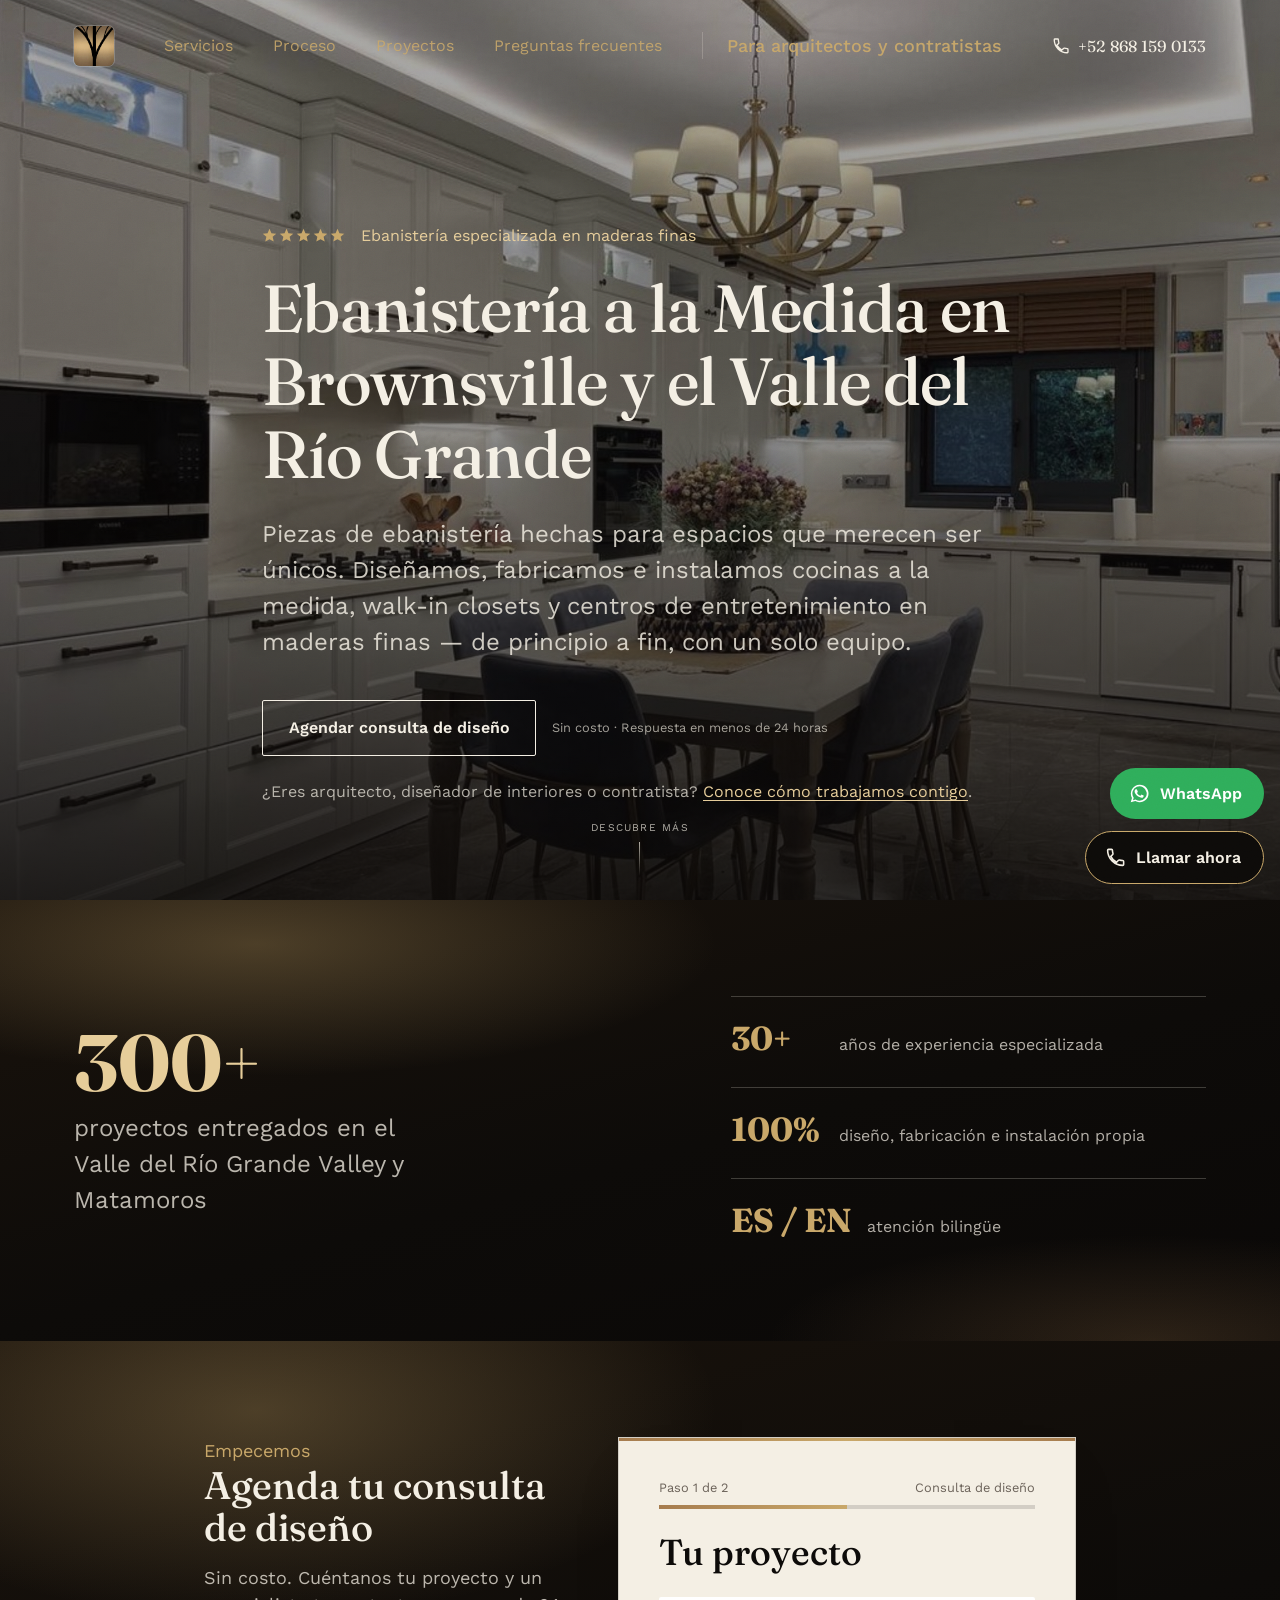
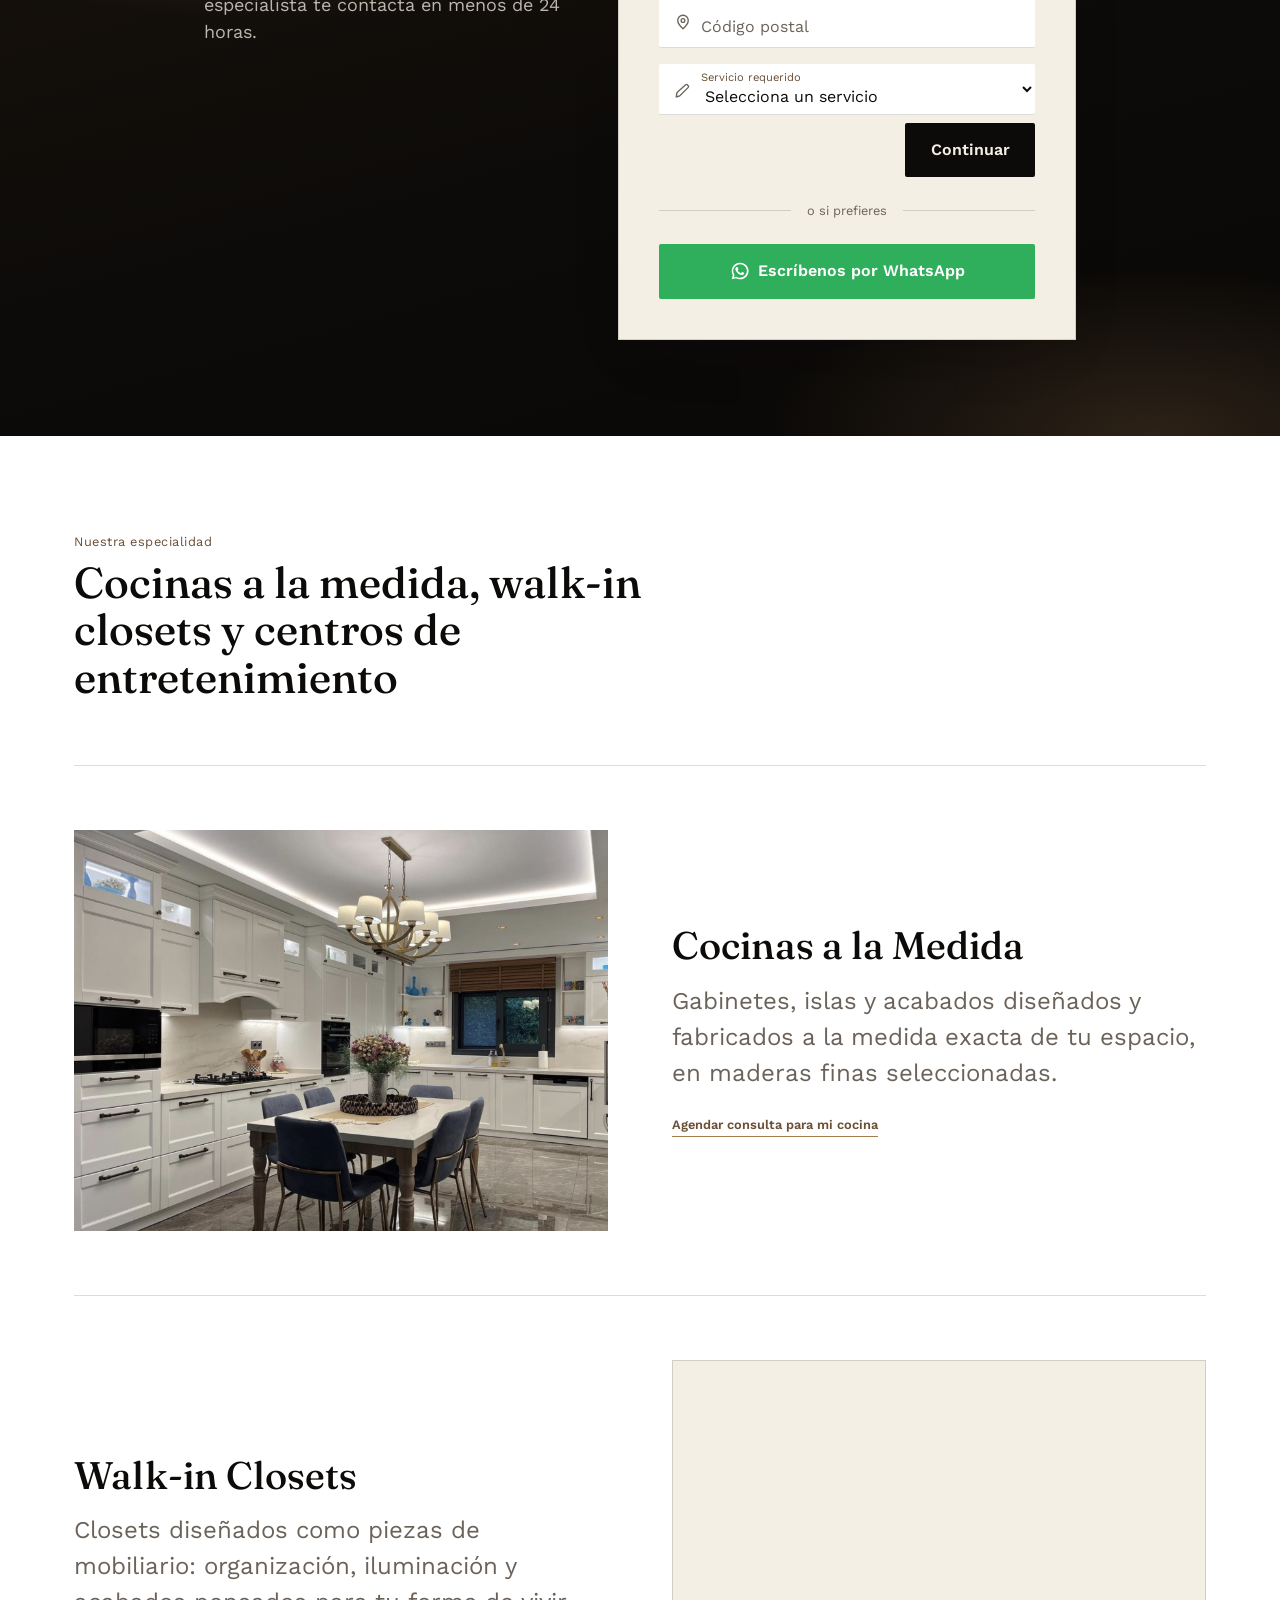
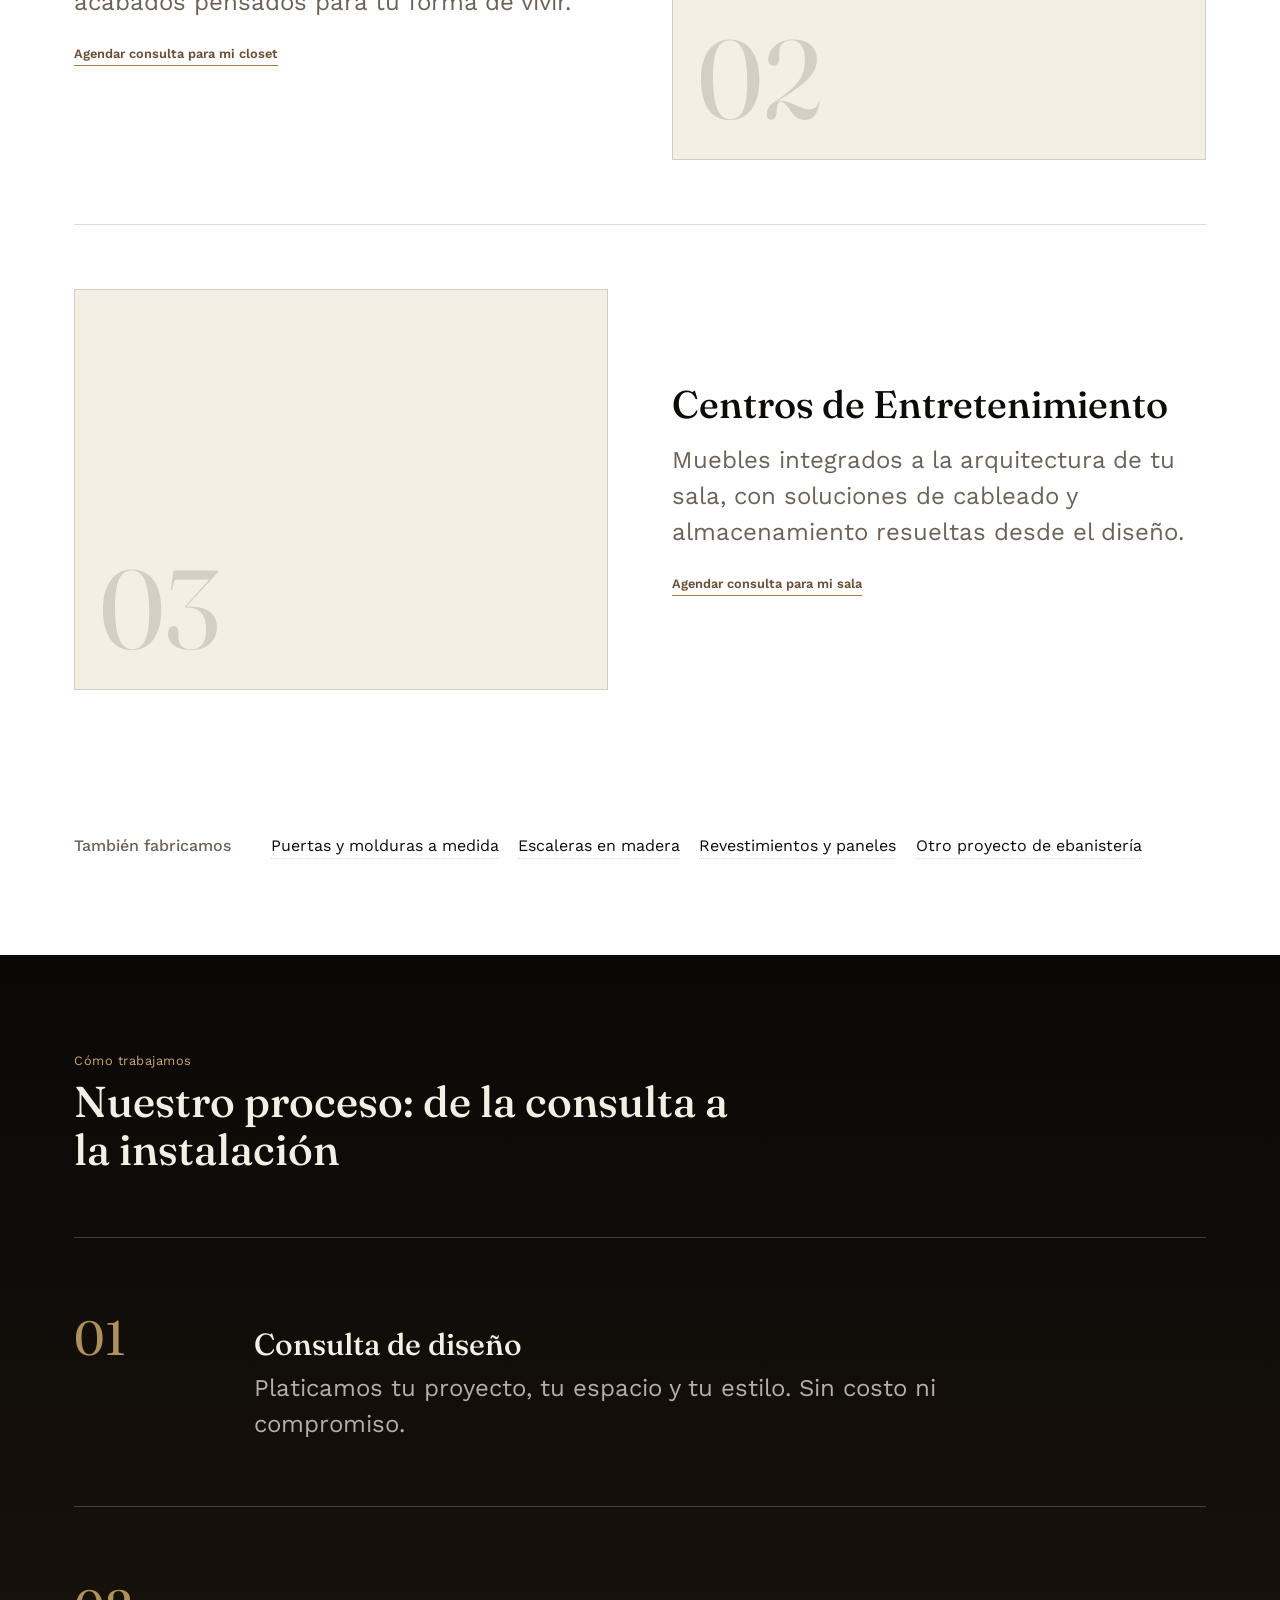
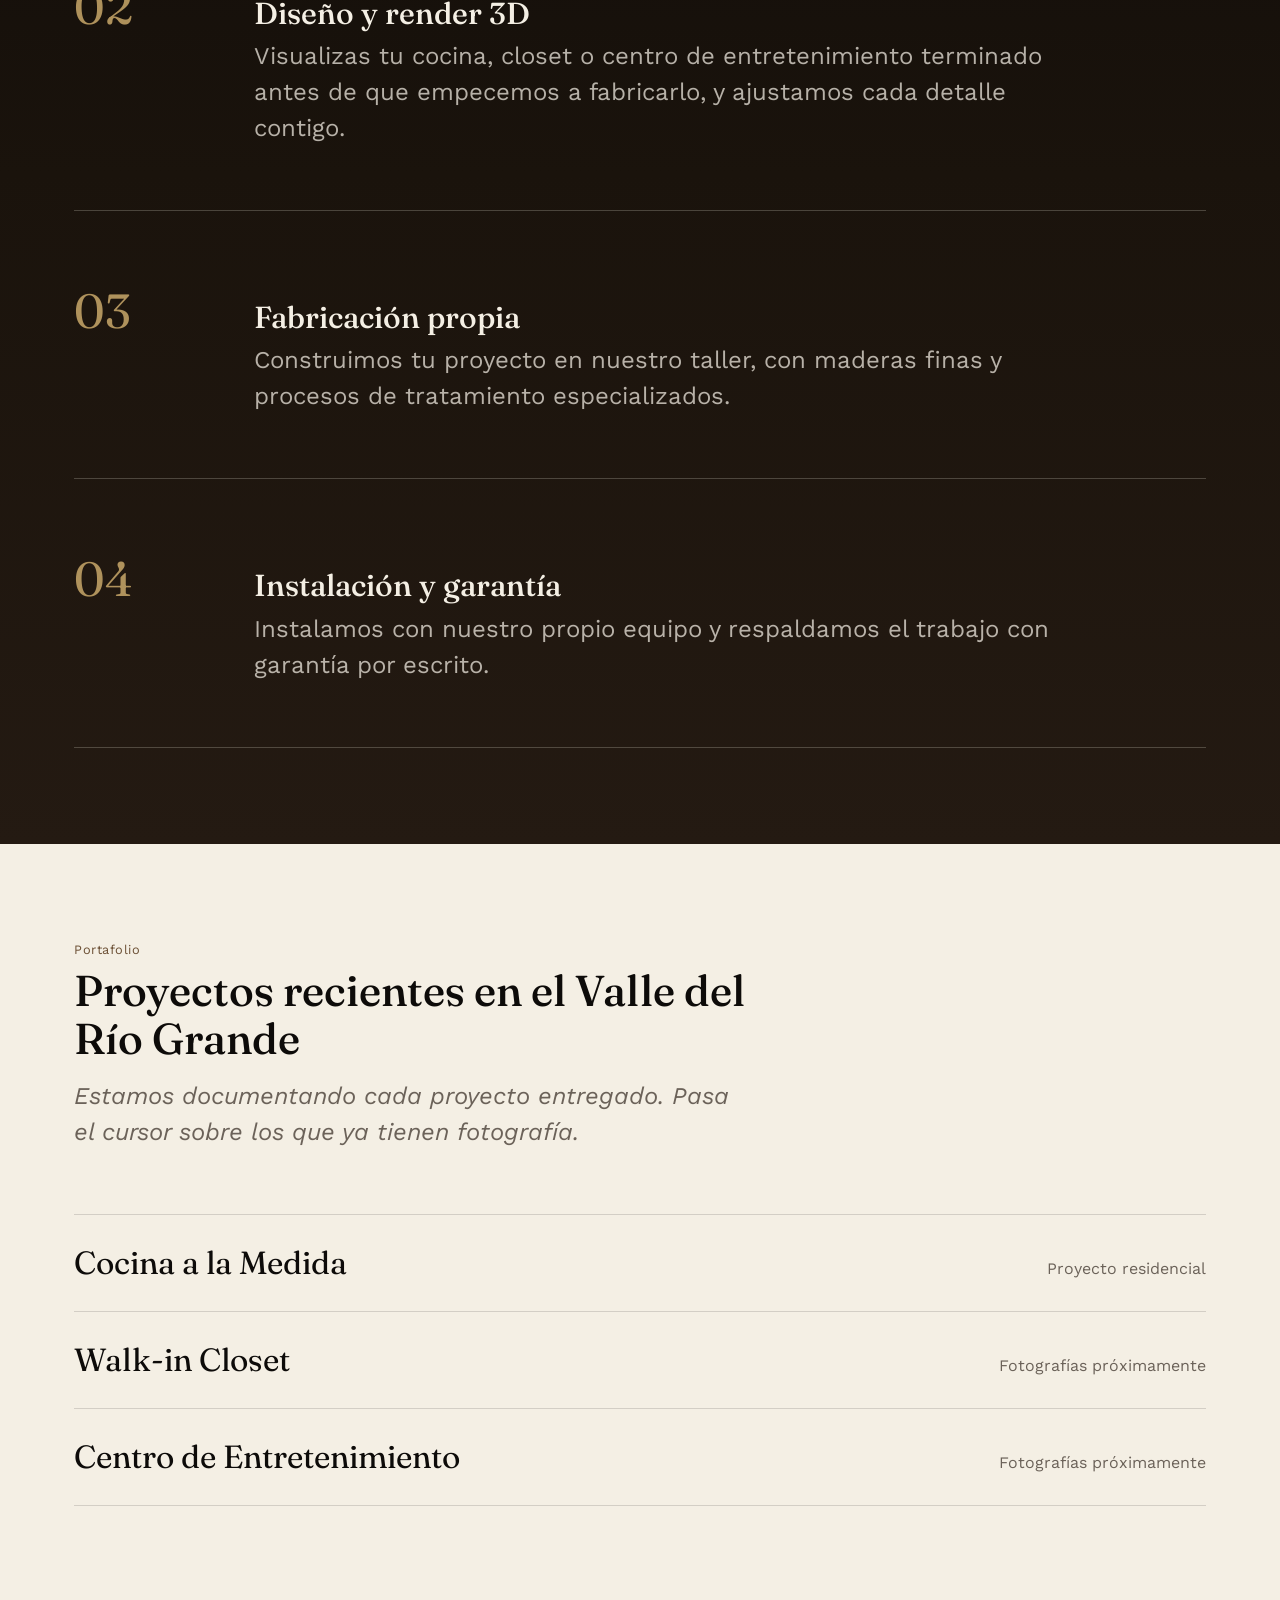
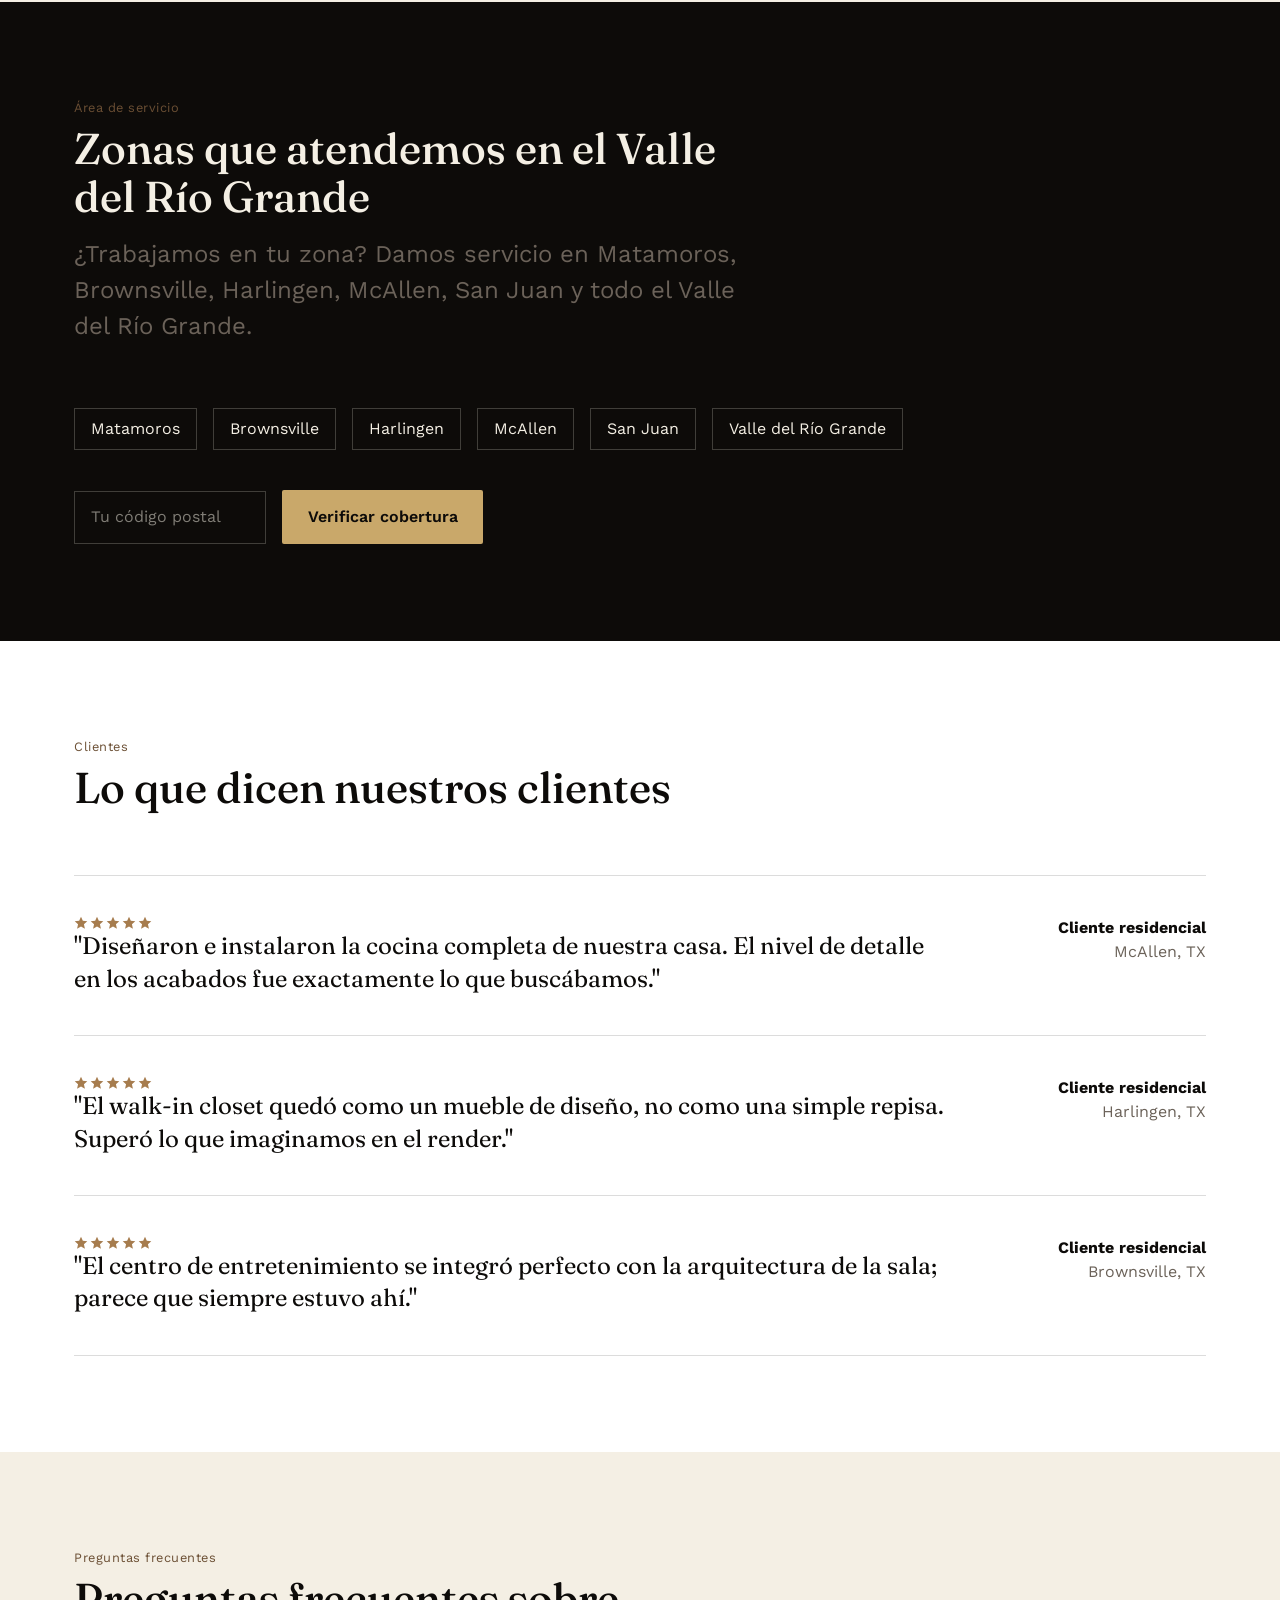
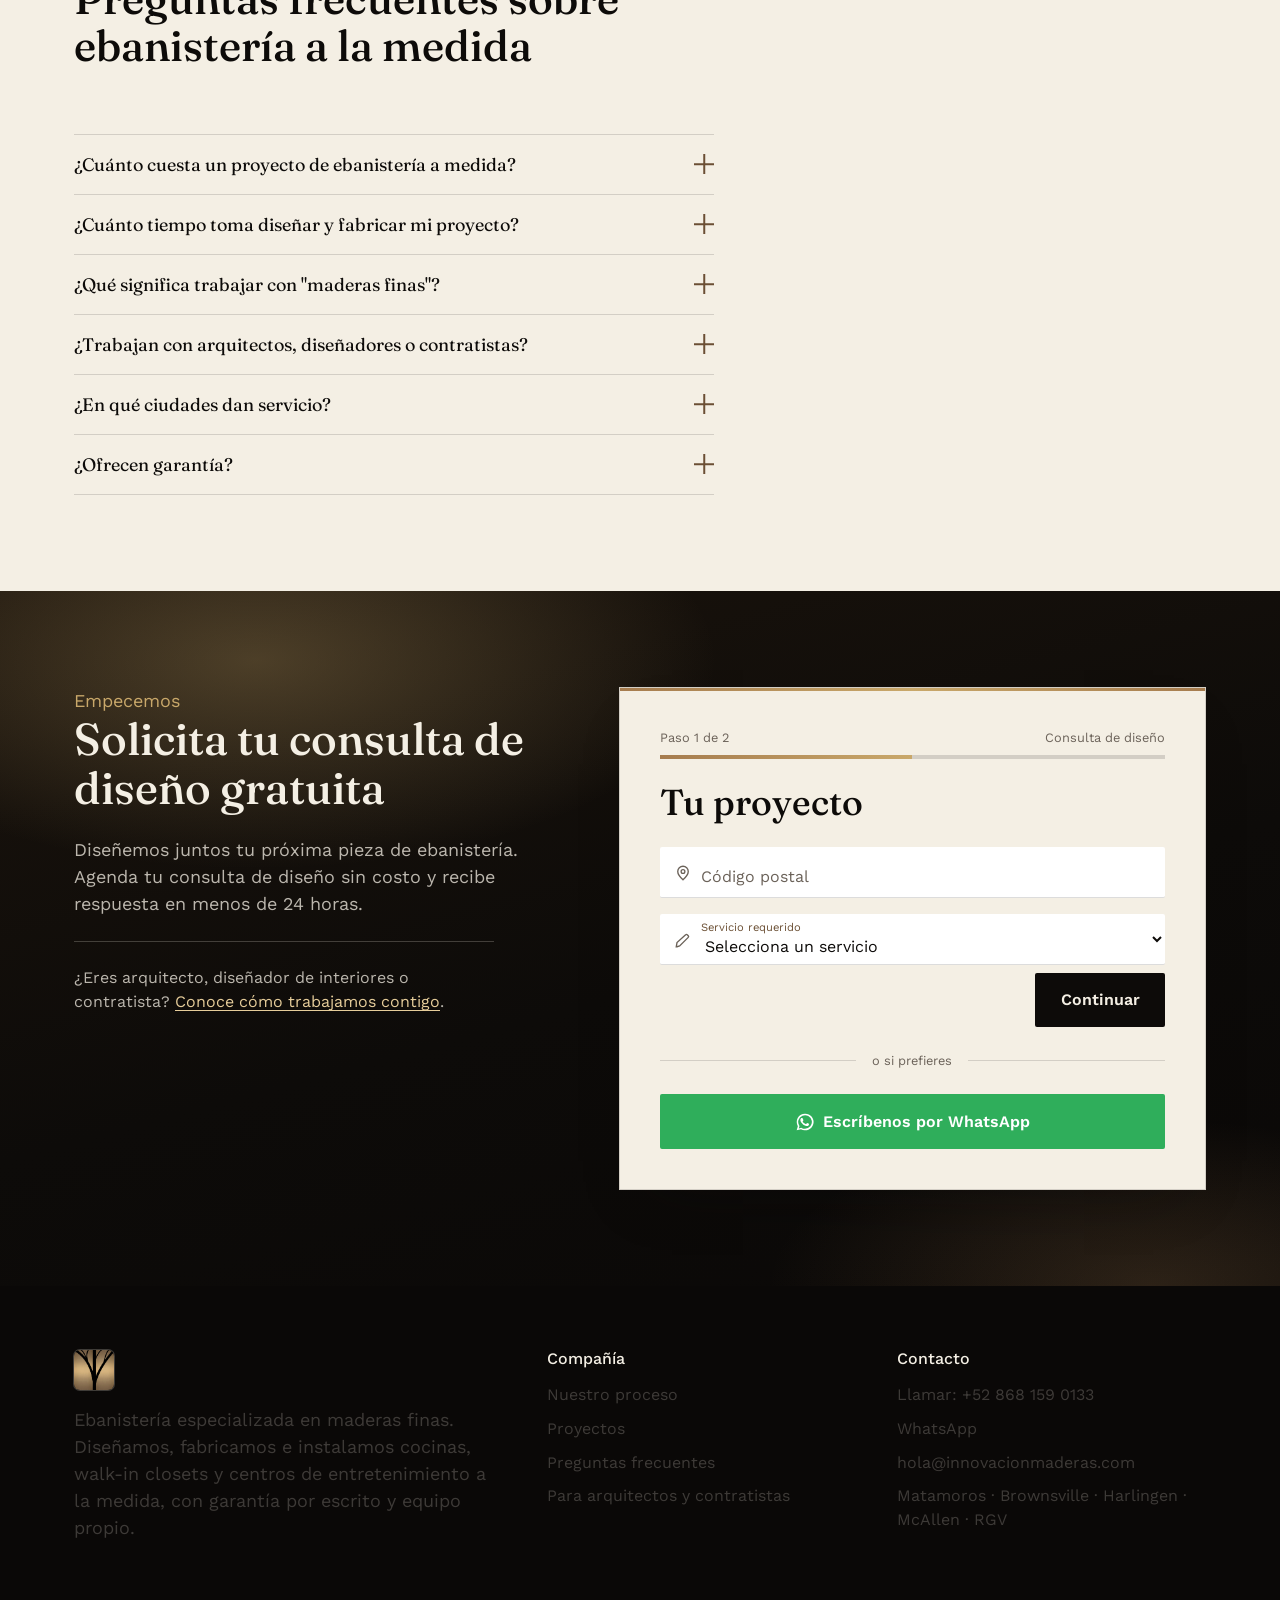
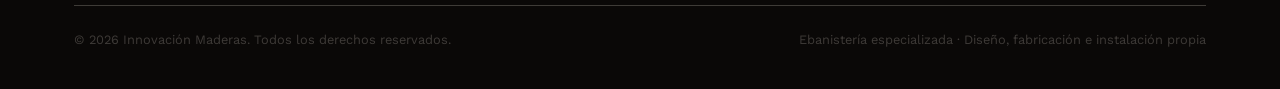
==== commit 9426827d: "Add files via upload v5.1 solo falta EN/ES" ====
--- a/index.html
+++ b/index.html
@@ -89,7 +89,7 @@
     <section class="hero">
       <!-- Video del hero: cocina a la medida, animada con Veo (cinematic push-in). -->
       <video class="hero__video" poster="assets/images/content/cocina-a-la-medida-matamoros-brownsville-tx.jpg" autoplay muted loop playsinline>
-        <source src="https://res.cloudinary.com/npaacurb/video/upload/v1789604112/kitchen_dolly_in.mp4" type="video/mp4">
+        <source src="https://res.cloudinary.com/npaacurb/video/upload/v1789606462/CustomKitchenCabinetsMcAllenTx.mp4" type="video/mp4">
       </video>
       <div class="hero__scrim"></div>
 
@@ -119,6 +119,11 @@
           <a href="#cotizar-top" class="btn btn--outline">Agendar consulta de diseño</a>
           <span class="hint">Sin costo · Respuesta en menos de 24 horas</span>
         </div>
+
+        <p class="hero__pro-link">
+          ¿Eres arquitecto, diseñador de interiores o contratista?
+          <a href="pages/profesionales.html">Conoce cómo trabajamos contigo</a>.
+        </p>
       </div>
 
       <span class="scroll-cue">Descubre más</span>
@@ -132,7 +137,7 @@
           <span>proyectos entregados en el Valle del Río Grande Valley y Matamoros</span>
         </div>
         <div class="stats-minor">
-          <div class="stat-minor"><strong data-count-to="15" data-suffix="+">0+</strong><span>años de experiencia especializada</span></div>
+          <div class="stat-minor"><strong data-count-to="30" data-suffix="+">0+</strong><span>años de experiencia especializada</span></div>
           <div class="stat-minor"><strong data-count-to="100" data-suffix="%">0%</strong><span>diseño, fabricación e instalación propia</span></div>
           <div class="stat-minor"><strong>ES / EN</strong><span>atención bilingüe</span></div>
         </div>
--- a/assets/css/main.css
+++ b/assets/css/main.css
@@ -143,9 +143,10 @@
 }
 
 .site-header .logo {
-  height: 38px;
+  height: 40px;
   width: auto;
-  filter: brightness(0) invert(1); /* logo claro: el header siempre está sobre fondo oscuro */
+  border-radius: 6px;
+  box-shadow: 0 0 0 1px var(--border-on-dark);
 }
 
 .main-nav {
@@ -159,18 +160,19 @@
 }
 
 .main-nav a {
-  color: var(--color-ivory);
+  color: var(--color-gold);
   font-size: var(--step-sm);
   opacity: 0.88;
-  transition: opacity var(--duration-fast) var(--ease-standard);
-}
-.main-nav a:hover { opacity: 1; }
+  transition: opacity var(--duration-fast) var(--ease-standard), color var(--duration-fast) var(--ease-standard);
+}
+.main-nav a:hover { opacity: 1; color: var(--color-gold-light); }
 
 .main-nav .nav-pro {
   padding-left: var(--space-3);
   border-left: 1px solid var(--border-on-dark);
-  opacity: 0.7;
-  font-size: var(--step-xs);
+  opacity: 0.95;
+  font-size: var(--step-base);
+  font-weight: 500;
 }
 
 .header-actions {
@@ -238,7 +240,7 @@
 .mobile-nav.is-open { transform: translateY(0); }
 
 .mobile-nav a {
-  color: var(--color-ivory);
+  color: var(--color-gold);
   font-family: var(--font-display);
   font-size: var(--step-lg);
 }
@@ -248,8 +250,9 @@
   padding-top: var(--space-3);
   border-top: 1px solid var(--border-on-dark);
   font-family: var(--font-body);
-  font-size: var(--step-base);
-  color: var(--border-on-dark);
+  font-size: var(--step-md);
+  font-weight: 500;
+  color: var(--color-gold-light);
 }
 
 /* ==========================================================================
--- a/assets/css/pages/home.css
+++ b/assets/css/pages/home.css
@@ -77,6 +77,20 @@
   font-size: var(--step-xs);
   color: rgba(244, 239, 228, 0.65);
 }
+
+.hero__pro-link {
+  margin-top: var(--space-3);
+  font-size: var(--step-sm);
+  color: rgba(244, 239, 228, 0.7);
+}
+
+.hero__pro-link a {
+  color: var(--color-gold-light);
+  text-decoration: underline;
+  text-underline-offset: 3px;
+  transition: color var(--duration-fast) var(--ease-standard);
+}
+.hero__pro-link a:hover { color: var(--color-gold); }
 
 .scroll-cue {
   position: absolute;
@@ -112,17 +126,18 @@
   .scroll-cue::after { animation: none; }
 }
 
-.hero__content, .hero__actions {
+.hero__content, .hero__actions, .hero__pro-link {
   opacity: 0;
   transform: translateY(16px);
   animation: rise var(--duration-base) var(--ease-standard) forwards;
 }
 .hero__actions { animation-delay: 150ms; }
+.hero__pro-link { animation-delay: 260ms; }
 
 @keyframes rise { to { opacity: 1; transform: translateY(0); } }
 
 @media (prefers-reduced-motion: reduce) {
-  .hero__content, .hero__actions { opacity: 1; transform: none; animation: none; }
+  .hero__content, .hero__actions, .hero__pro-link { opacity: 1; transform: none; animation: none; }
 }
 
 /* ---------- Franja de credenciales (asimétrica) ---------- */
@@ -628,6 +643,13 @@
 
 .form-step__title { font-size: var(--step-lg); margin-bottom: var(--space-3); }
 
+.form-error {
+  margin-top: var(--space-2);
+  font-size: var(--step-xs);
+  color: #b23b3b;
+}
+.form-error a { color: inherit; text-decoration: underline; text-underline-offset: 2px; }
+
 .lead-form { display: grid; gap: var(--space-3); }
 
 .field { position: relative; }
@@ -772,7 +794,7 @@
 /* ---------- Footer ---------- */
 .site-footer { background: #0a0807; color: var(--border-on-dark); padding-block: var(--space-5) var(--space-4); }
 
-.site-footer .logo { height: 38px; filter: brightness(0) invert(1); opacity: 0.9; }
+.site-footer .logo { height: 40px; border-radius: 6px; box-shadow: 0 0 0 1px var(--border-on-dark); }
 
 .footer-grid { display: grid; gap: var(--space-4); }
 
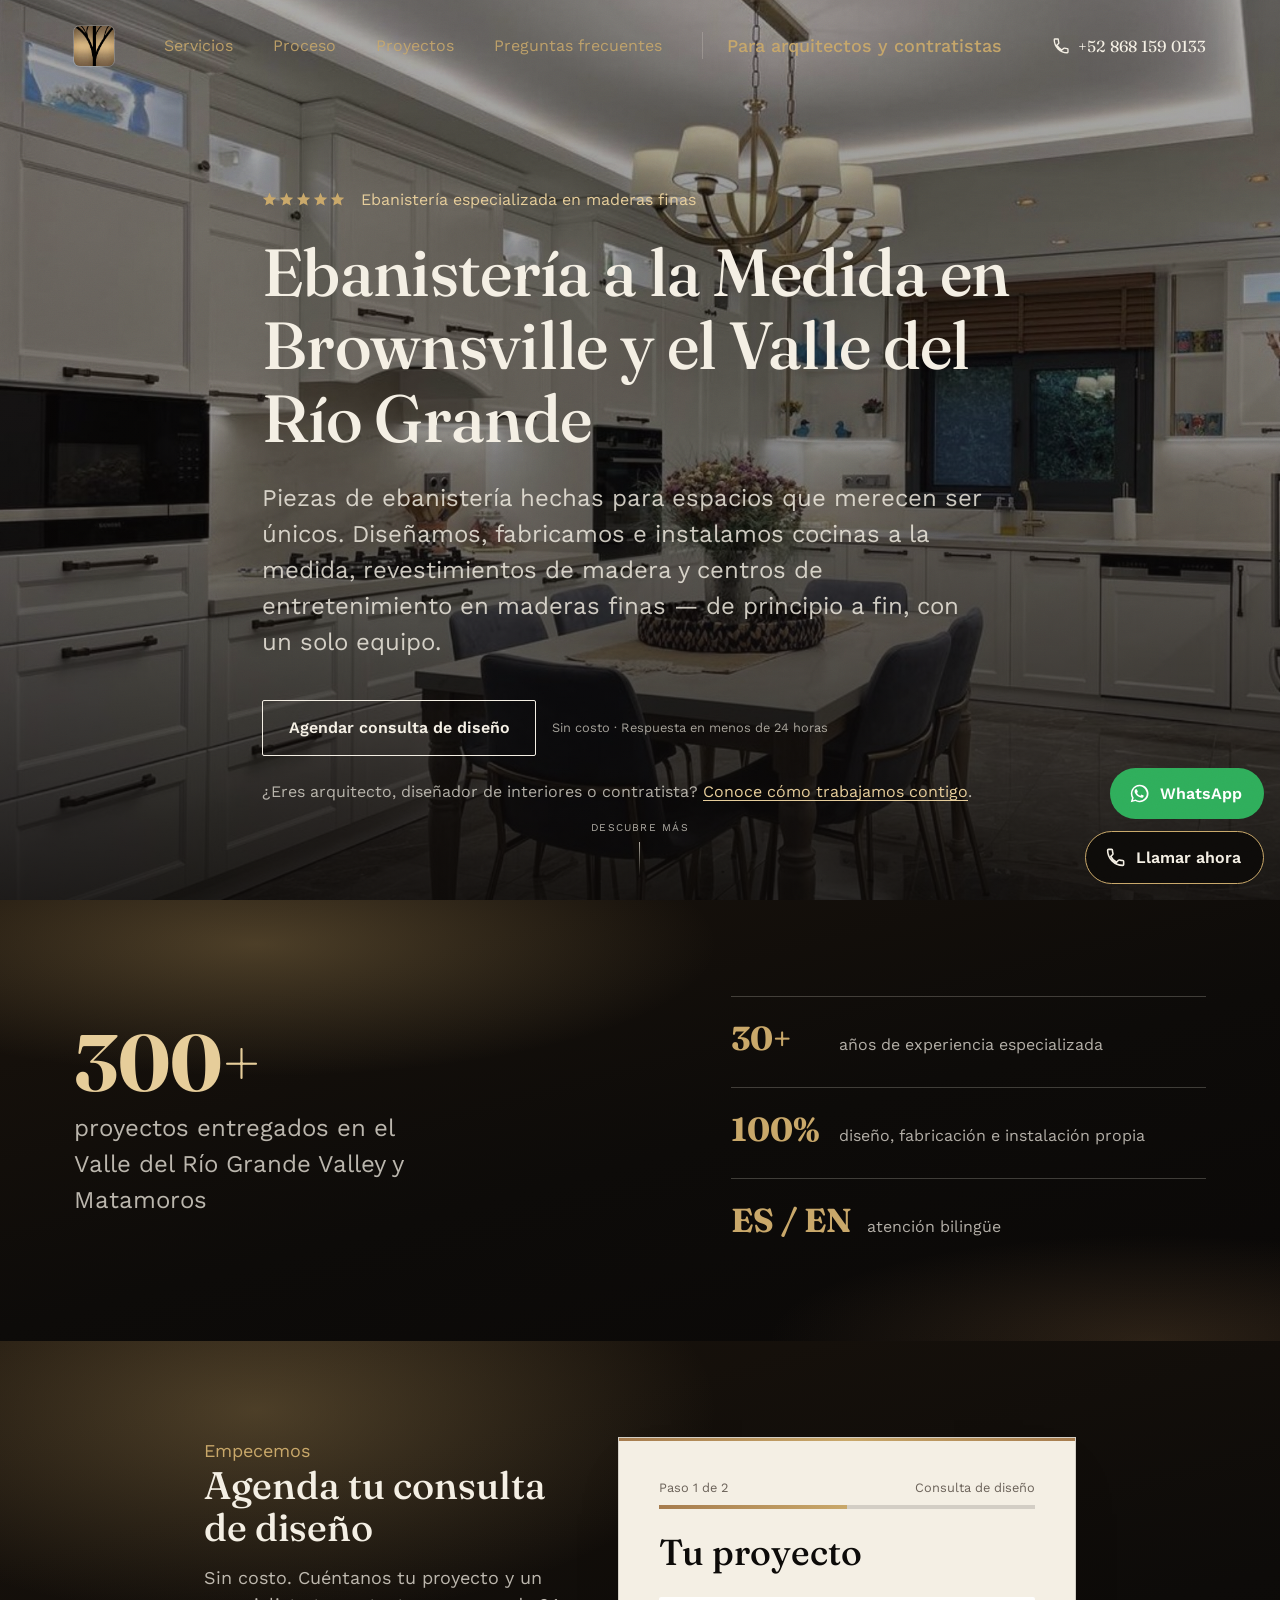
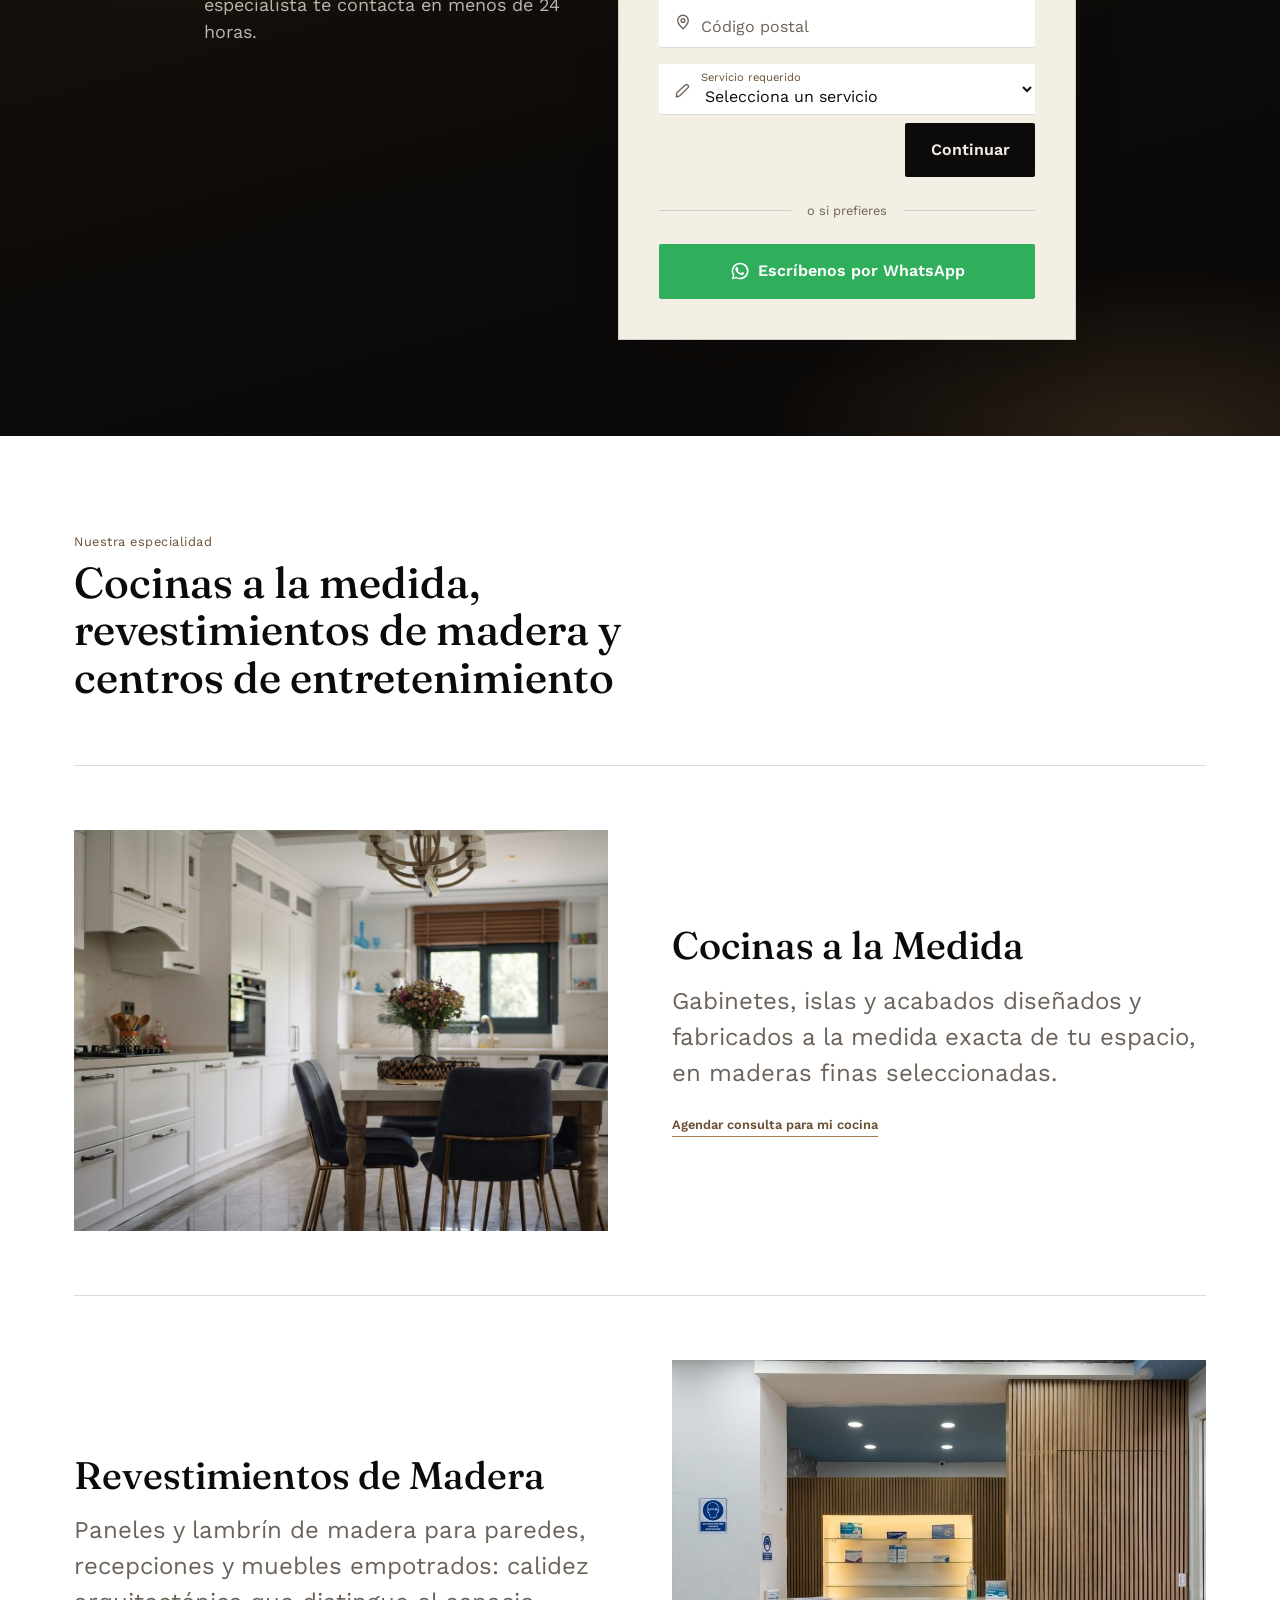
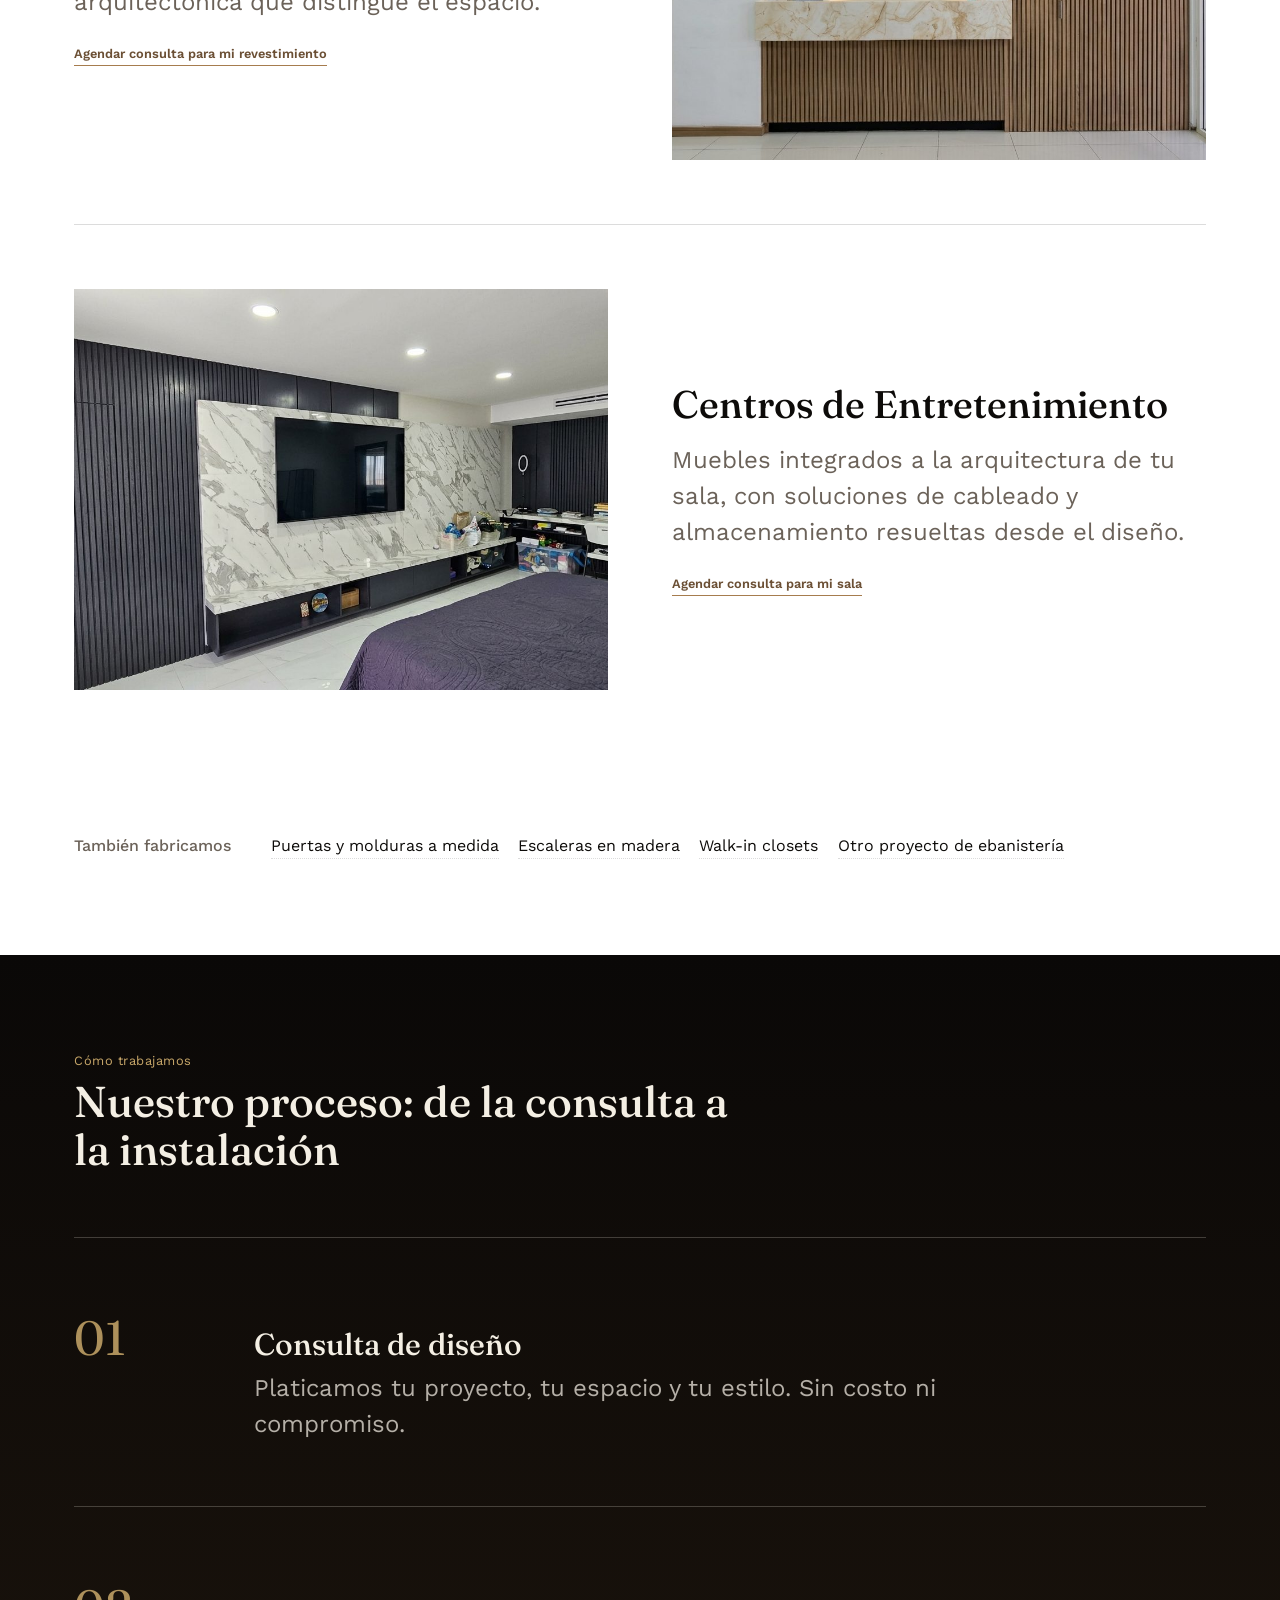
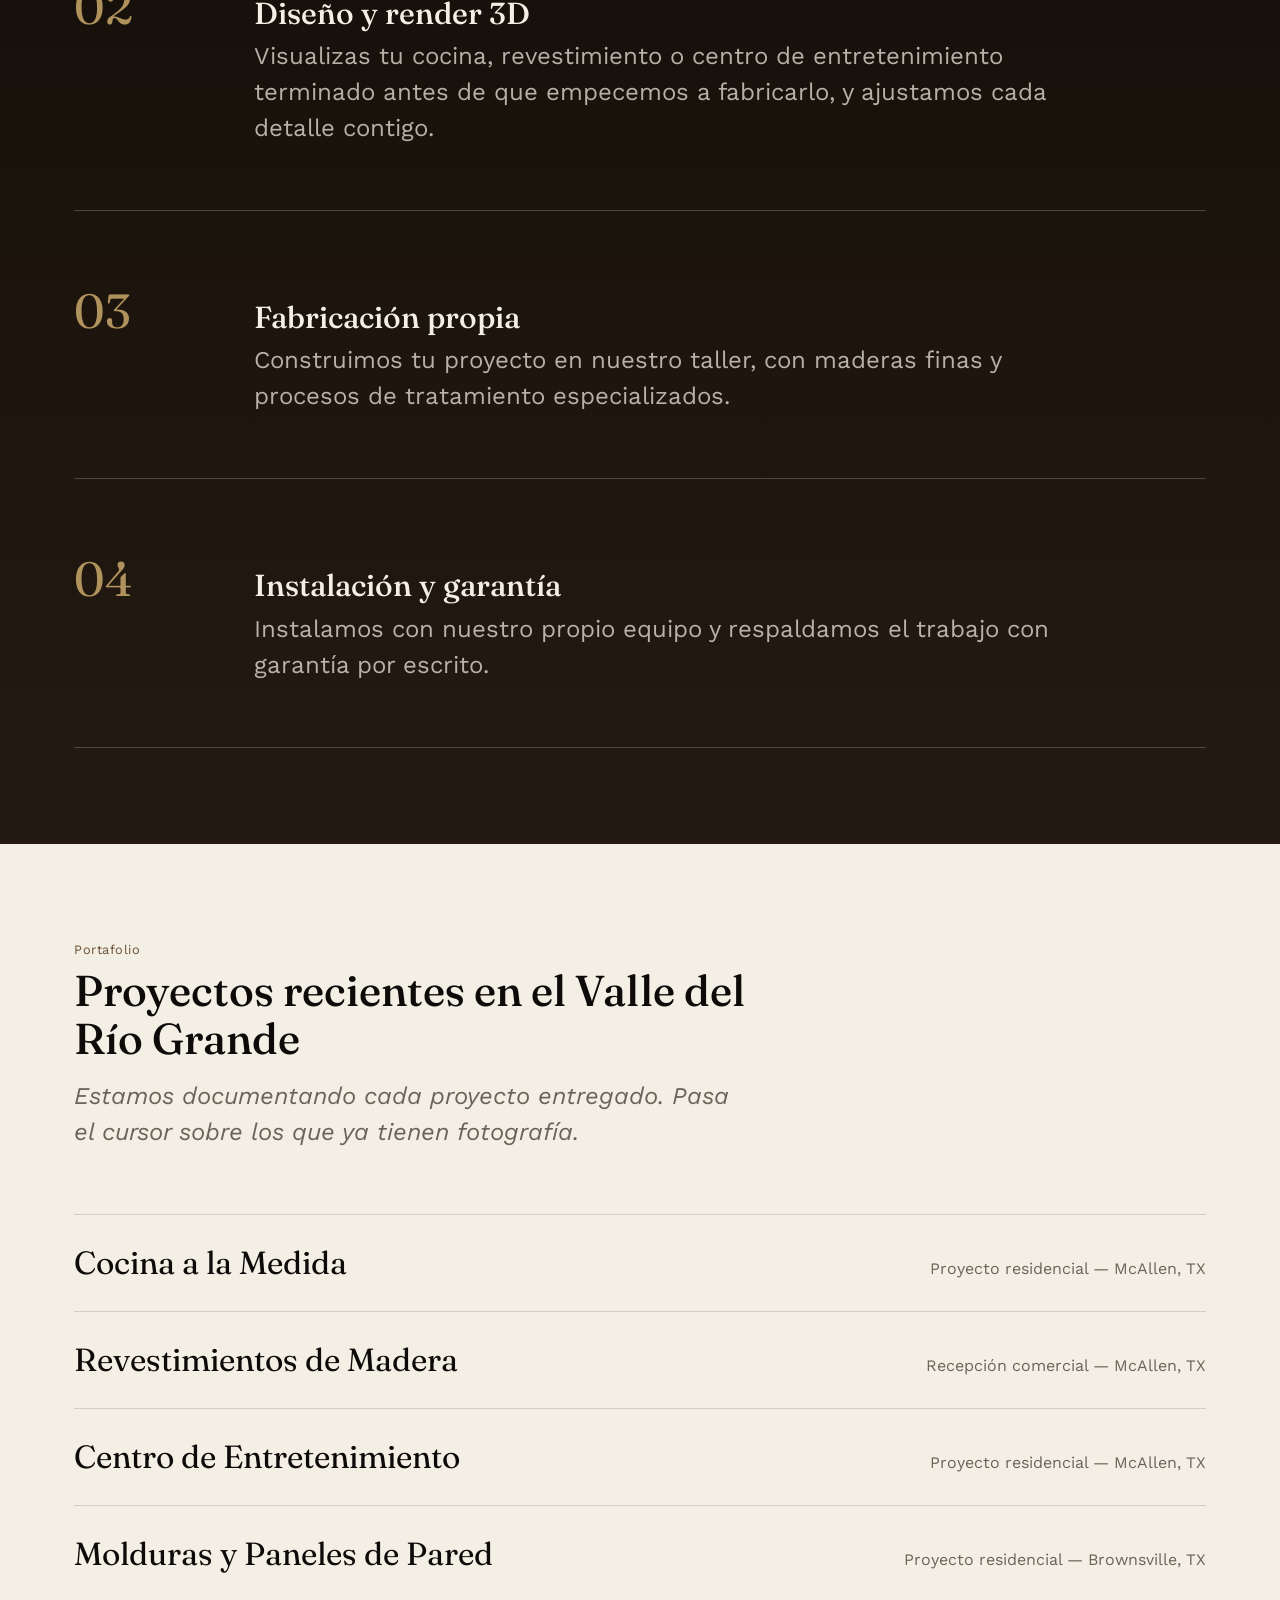
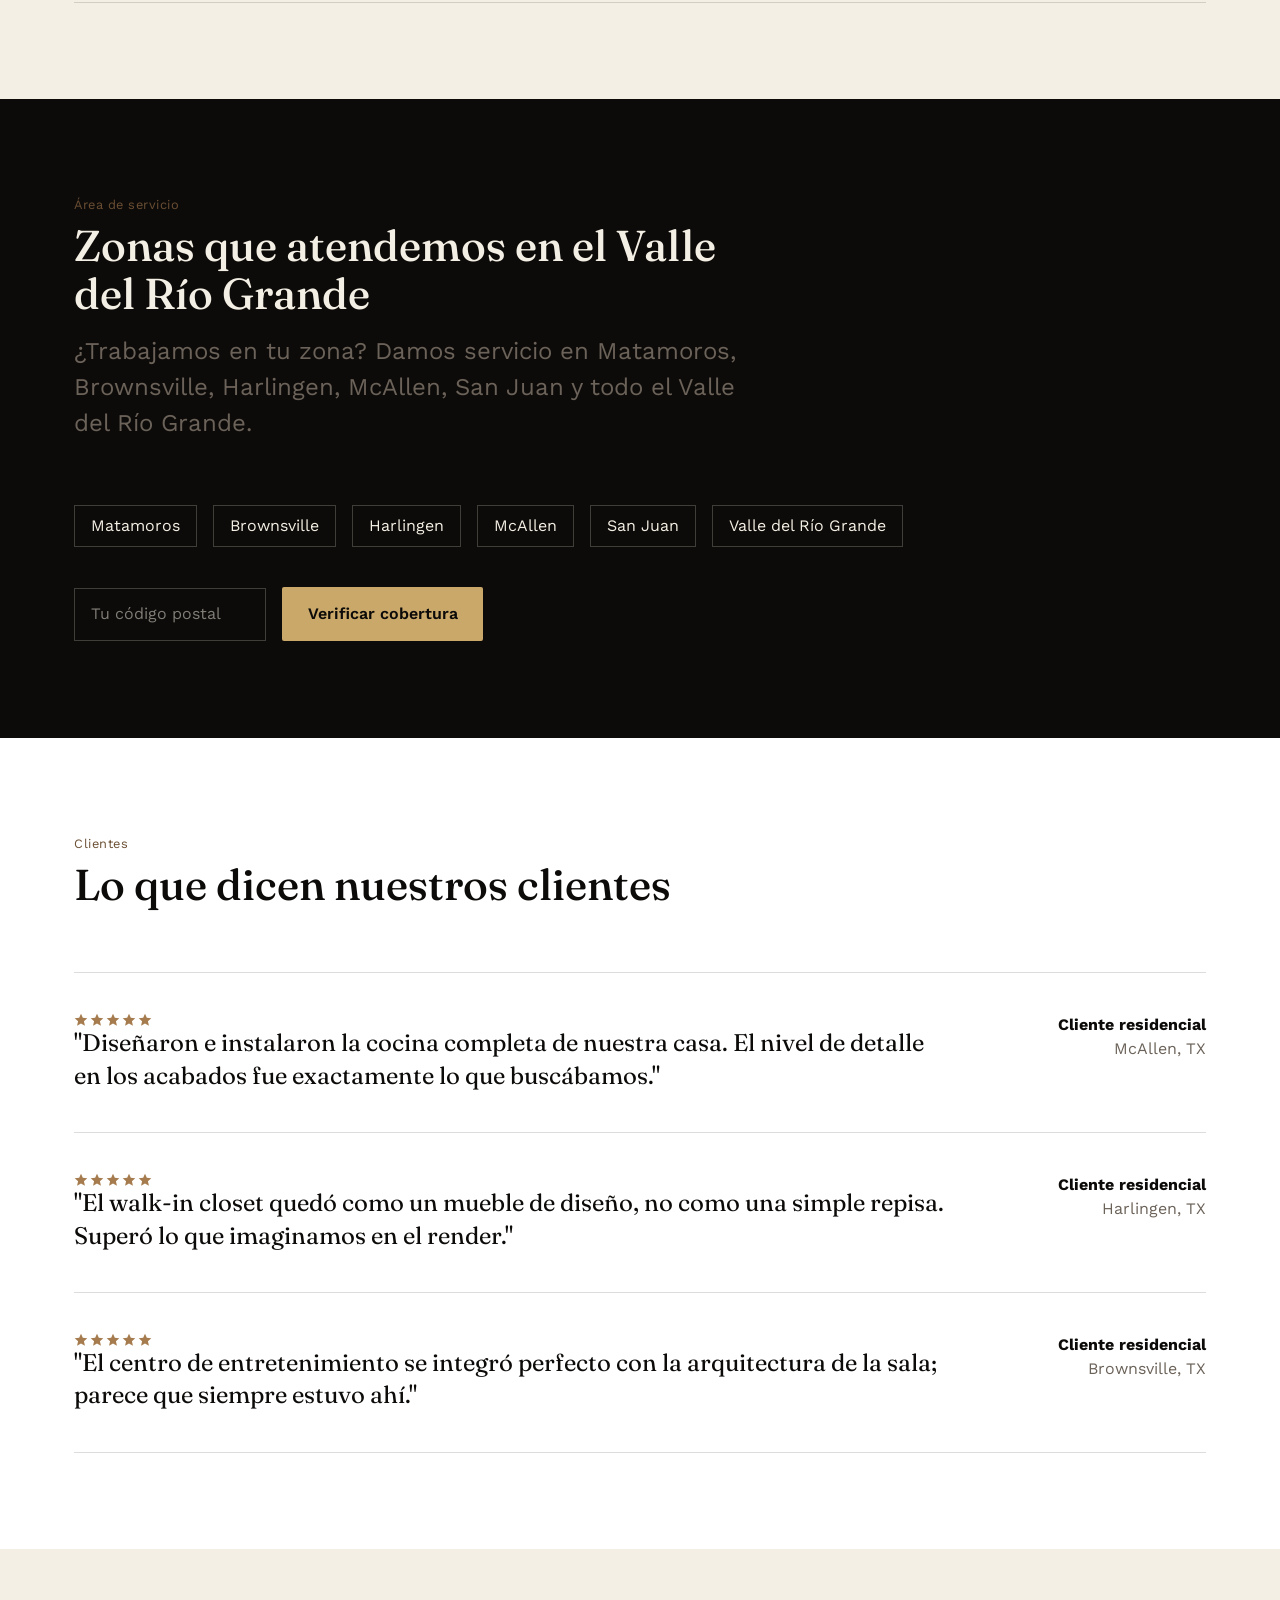
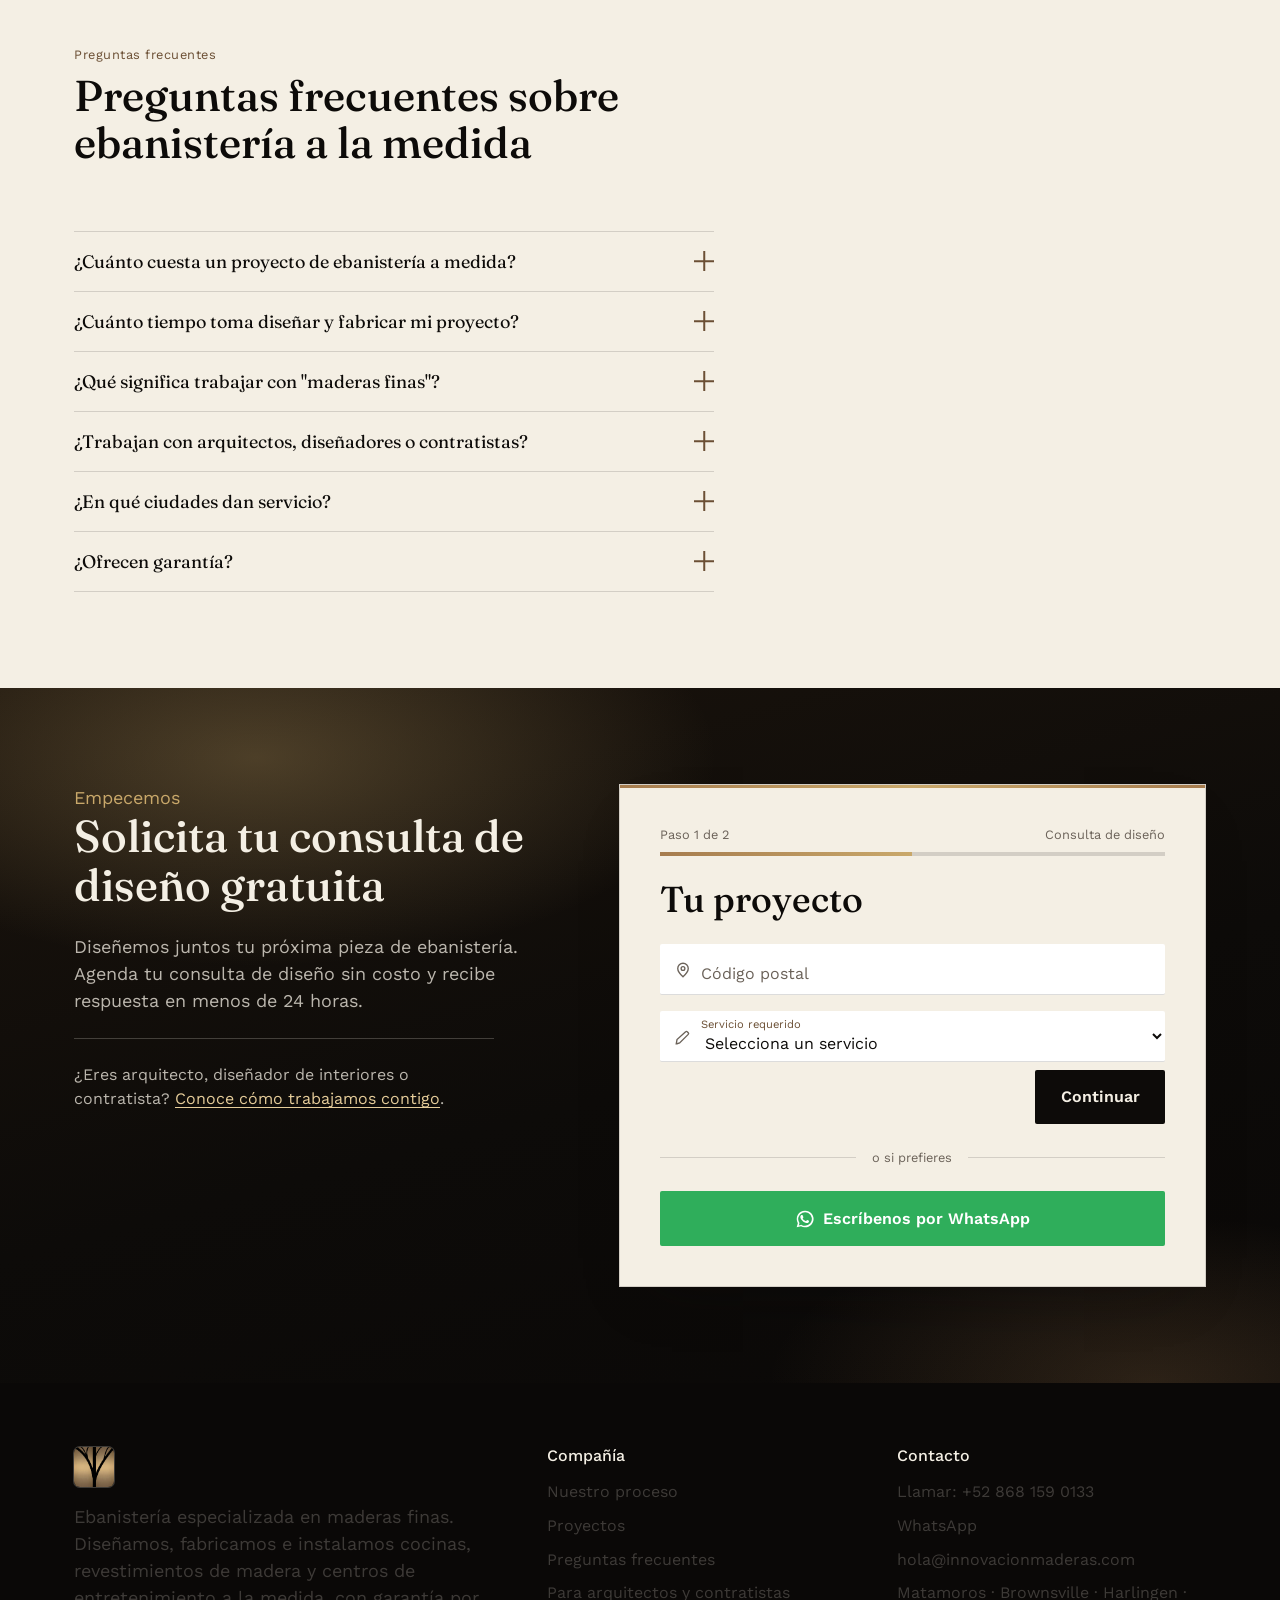
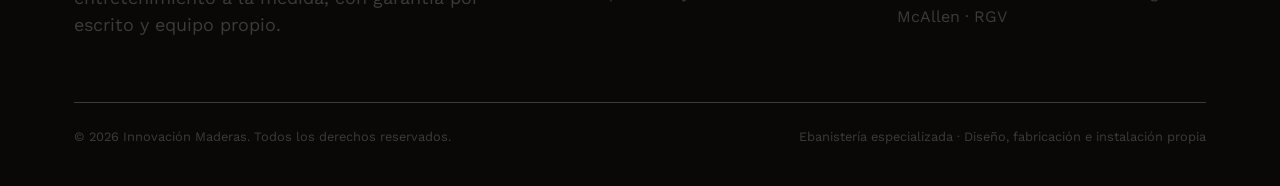
==== commit 0ac131c7: "Add files via upload v6 solo falta EN/ES" ====
--- a/index.html
+++ b/index.html
@@ -4,7 +4,7 @@
   <meta charset="UTF-8" />
   <meta name="viewport" content="width=device-width, initial-scale=1.0" />
   <title>Ebanistería a la Medida en Brownsville TX | Innovación Maderas</title>
-  <meta name="description" content="Cocinas, walk-in closets y centros de entretenimiento en madera fina, diseñados y fabricados por Innovación Maderas. Servimos Matamoros, Brownsville, Harlingen y todo el Valle del Río Grande. Consulta de diseño sin costo." />
+  <meta name="description" content="Cocinas, revestimientos de madera y centros de entretenimiento en madera fina, diseñados y fabricados por Innovación Maderas. Servimos Matamoros, Brownsville, Harlingen y todo el Valle del Río Grande. Consulta de diseño sin costo." />
   <link rel="canonical" href="https://www.innovacionmaderas.com/" />
   <!-- TODO: reemplazar por la URL real cuando el dominio esté conectado (ver Prioridad 1 del informe SEO) -->
 
@@ -26,7 +26,7 @@
     "@context": "https://schema.org",
     "@type": "HomeAndConstructionBusiness",
     "name": "Innovación Maderas",
-    "description": "Ebanistería especializada en maderas finas: cocinas a la medida, walk-in closets y centros de entretenimiento, para clientes residenciales y para arquitectos, diseñadores y contratistas en el Valle del Río Grande.",
+    "description": "Ebanistería especializada en maderas finas: cocinas a la medida, revestimientos de madera y centros de entretenimiento, para clientes residenciales y para arquitectos, diseñadores y contratistas en el Valle del Río Grande.",
     "url": "https://www.innovacionmaderas.com/",
     "image": "https://www.innovacionmaderas.com/assets/images/logo/logo.png",
     "logo": "https://www.innovacionmaderas.com/assets/images/logo/logo.png",
@@ -42,7 +42,7 @@
     ],
     "makesOffer": [
       { "@type": "Offer", "itemOffered": { "@type": "Service", "name": "Cocinas a la Medida" } },
-      { "@type": "Offer", "itemOffered": { "@type": "Service", "name": "Walk-in Closets" } },
+      { "@type": "Offer", "itemOffered": { "@type": "Service", "name": "Revestimientos de Madera" } },
       { "@type": "Offer", "itemOffered": { "@type": "Service", "name": "Centros de Entretenimiento" } }
     ]
   }
@@ -109,9 +109,9 @@
           <h1>Ebanistería a la Medida en Brownsville y el Valle del Río Grande</h1>
           <p class="lede">
             Piezas de ebanistería hechas para espacios que merecen ser únicos.
-            Diseñamos, fabricamos e instalamos cocinas a la medida, walk-in
-            closets y centros de entretenimiento en maderas finas — de
-            principio a fin, con un solo equipo.
+            Diseñamos, fabricamos e instalamos cocinas a la medida,
+            revestimientos de madera y centros de entretenimiento en maderas
+            finas — de principio a fin, con un solo equipo.
           </p>
         </div>
 
@@ -244,12 +244,12 @@
       <div class="container">
         <div class="section-head">
           <span class="eyebrow">Nuestra especialidad</span>
-          <h2>Cocinas a la medida, walk-in closets y centros de entretenimiento</h2>
+          <h2>Cocinas a la medida, revestimientos de madera y centros de entretenimiento</h2>
         </div>
 
         <div class="service-row" data-service-value="Cocinas a la Medida">
           <div class="service-row__media">
-            <img src="assets/images/content/cocina-a-la-medida-matamoros-brownsville-tx.jpg" alt="Cocina a la medida fabricada por Innovación Maderas en Matamoros y Brownsville, TX" loading="lazy" />
+            <img src="assets/images/content/cocina-a-la-medida-mcallen-tx.jpg" alt="Cocina a la medida fabricada por Innovación Maderas en McAllen, TX" loading="lazy" />
           </div>
           <div class="service-row__body">
             <h3>Cocinas a la Medida</h3>
@@ -258,20 +258,20 @@
           </div>
         </div>
 
-        <div class="service-row service-row--reverse" data-service-value="Walk-in Closets">
-          <div class="service-row__media service-row__media--pending">
-            <span class="service-row__number">02</span>
+        <div class="service-row service-row--reverse" data-service-value="Revestimientos de Madera">
+          <div class="service-row__media">
+            <img src="assets/images/content/revestimientos-madera-lobby-mcallen-tx.jpg" alt="Revestimiento de madera en lambrín fabricado por Innovación Maderas en McAllen, TX" loading="lazy" />
           </div>
           <div class="service-row__body">
-            <h3>Walk-in Closets</h3>
-            <p>Closets diseñados como piezas de mobiliario: organización, iluminación y acabados pensados para tu forma de vivir.</p>
-            <span class="service-row__cta">Agendar consulta para mi closet</span>
+            <h3>Revestimientos de Madera</h3>
+            <p>Paneles y lambrín de madera para paredes, recepciones y muebles empotrados: calidez arquitectónica que distingue el espacio.</p>
+            <span class="service-row__cta">Agendar consulta para mi revestimiento</span>
           </div>
         </div>
 
         <div class="service-row" data-service-value="Centros de Entretenimiento">
-          <div class="service-row__media service-row__media--pending">
-            <span class="service-row__number">03</span>
+          <div class="service-row__media">
+            <img src="assets/images/content/centro-entretenimiento-mcallen-tx.jpg" alt="Centro de entretenimiento a la medida fabricado por Innovación Maderas en McAllen, TX" loading="lazy" />
           </div>
           <div class="service-row__body">
             <h3>Centros de Entretenimiento</h3>
@@ -285,7 +285,7 @@
           <ul>
             <li><button type="button" data-service-value="Puertas y Molduras">Puertas y molduras a medida</button></li>
             <li><button type="button" data-service-value="Escaleras">Escaleras en madera</button></li>
-            <li><button type="button" data-service-value="Revestimientos de Madera">Revestimientos y paneles</button></li>
+            <li><button type="button" data-service-value="Walk-in Closets">Walk-in closets</button></li>
             <li><button type="button" data-service-value="Otro proyecto de ebanistería">Otro proyecto de ebanistería</button></li>
           </ul>
         </div>
@@ -312,7 +312,7 @@
             <span class="process-step__index">02</span>
             <div>
               <h3>Diseño y render 3D</h3>
-              <p>Visualizas tu cocina, closet o centro de entretenimiento terminado antes de que empecemos a fabricarlo, y ajustamos cada detalle contigo.</p>
+              <p>Visualizas tu cocina, revestimiento o centro de entretenimiento terminado antes de que empecemos a fabricarlo, y ajustamos cada detalle contigo.</p>
             </div>
           </div>
           <div class="process-step">
@@ -345,18 +345,31 @@
         <div class="portfolio-index">
           <div class="portfolio-entry portfolio-entry--has-photo">
             <span class="portfolio-entry__name">Cocina a la Medida</span>
-            <span class="portfolio-entry__meta">Proyecto residencial</span>
+            <span class="portfolio-entry__meta">Proyecto residencial — McAllen, TX</span>
             <div class="portfolio-entry__thumb">
               <img src="assets/images/content/cocina-a-la-medida-matamoros-brownsville-tx.jpg" alt="Cocina a la medida entregada por Innovación Maderas en el Valle del Río Grande" loading="lazy" />
             </div>
           </div>
-          <div class="portfolio-entry">
-            <span class="portfolio-entry__name">Walk-in Closet</span>
-            <span class="portfolio-entry__meta">Fotografías próximamente</span>
-          </div>
-          <div class="portfolio-entry">
+          <div class="portfolio-entry portfolio-entry--has-photo">
+            <span class="portfolio-entry__name">Revestimientos de Madera</span>
+            <span class="portfolio-entry__meta">Recepción comercial — McAllen, TX</span>
+            <div class="portfolio-entry__thumb">
+              <img src="assets/images/content/revestimientos-madera-lobby-mcallen-tx.jpg" alt="Revestimiento de madera en recepción comercial fabricado por Innovación Maderas en McAllen, TX" loading="lazy" />
+            </div>
+          </div>
+          <div class="portfolio-entry portfolio-entry--has-photo">
             <span class="portfolio-entry__name">Centro de Entretenimiento</span>
-            <span class="portfolio-entry__meta">Fotografías próximamente</span>
+            <span class="portfolio-entry__meta">Proyecto residencial — McAllen, TX</span>
+            <div class="portfolio-entry__thumb">
+              <img src="assets/images/content/centro-entretenimiento-mcallen-tx.jpg" alt="Centro de entretenimiento a la medida fabricado por Innovación Maderas en McAllen, TX" loading="lazy" />
+            </div>
+          </div>
+          <div class="portfolio-entry portfolio-entry--has-photo">
+            <span class="portfolio-entry__name">Molduras y Paneles de Pared</span>
+            <span class="portfolio-entry__meta">Proyecto residencial — Brownsville, TX</span>
+            <div class="portfolio-entry__thumb">
+              <img src="assets/images/content/molduras-pared-brownsville-tx.jpg" alt="Molduras y paneles de pared a la medida fabricados por Innovación Maderas en Brownsville, TX" loading="lazy" />
+            </div>
           </div>
         </div>
       </div>
@@ -571,8 +584,8 @@
           <img class="logo" src="assets/images/logo/logo.png" alt="Innovación Maderas" />
           <p style="margin-top: var(--space-2); max-width: 40ch;">
             Ebanistería especializada en maderas finas. Diseñamos, fabricamos
-            e instalamos cocinas, walk-in closets y centros de entretenimiento
-            a la medida, con garantía por escrito y equipo propio.
+            e instalamos cocinas, revestimientos de madera y centros de
+            entretenimiento a la medida, con garantía por escrito y equipo propio.
           </p>
         </div>
         <div>
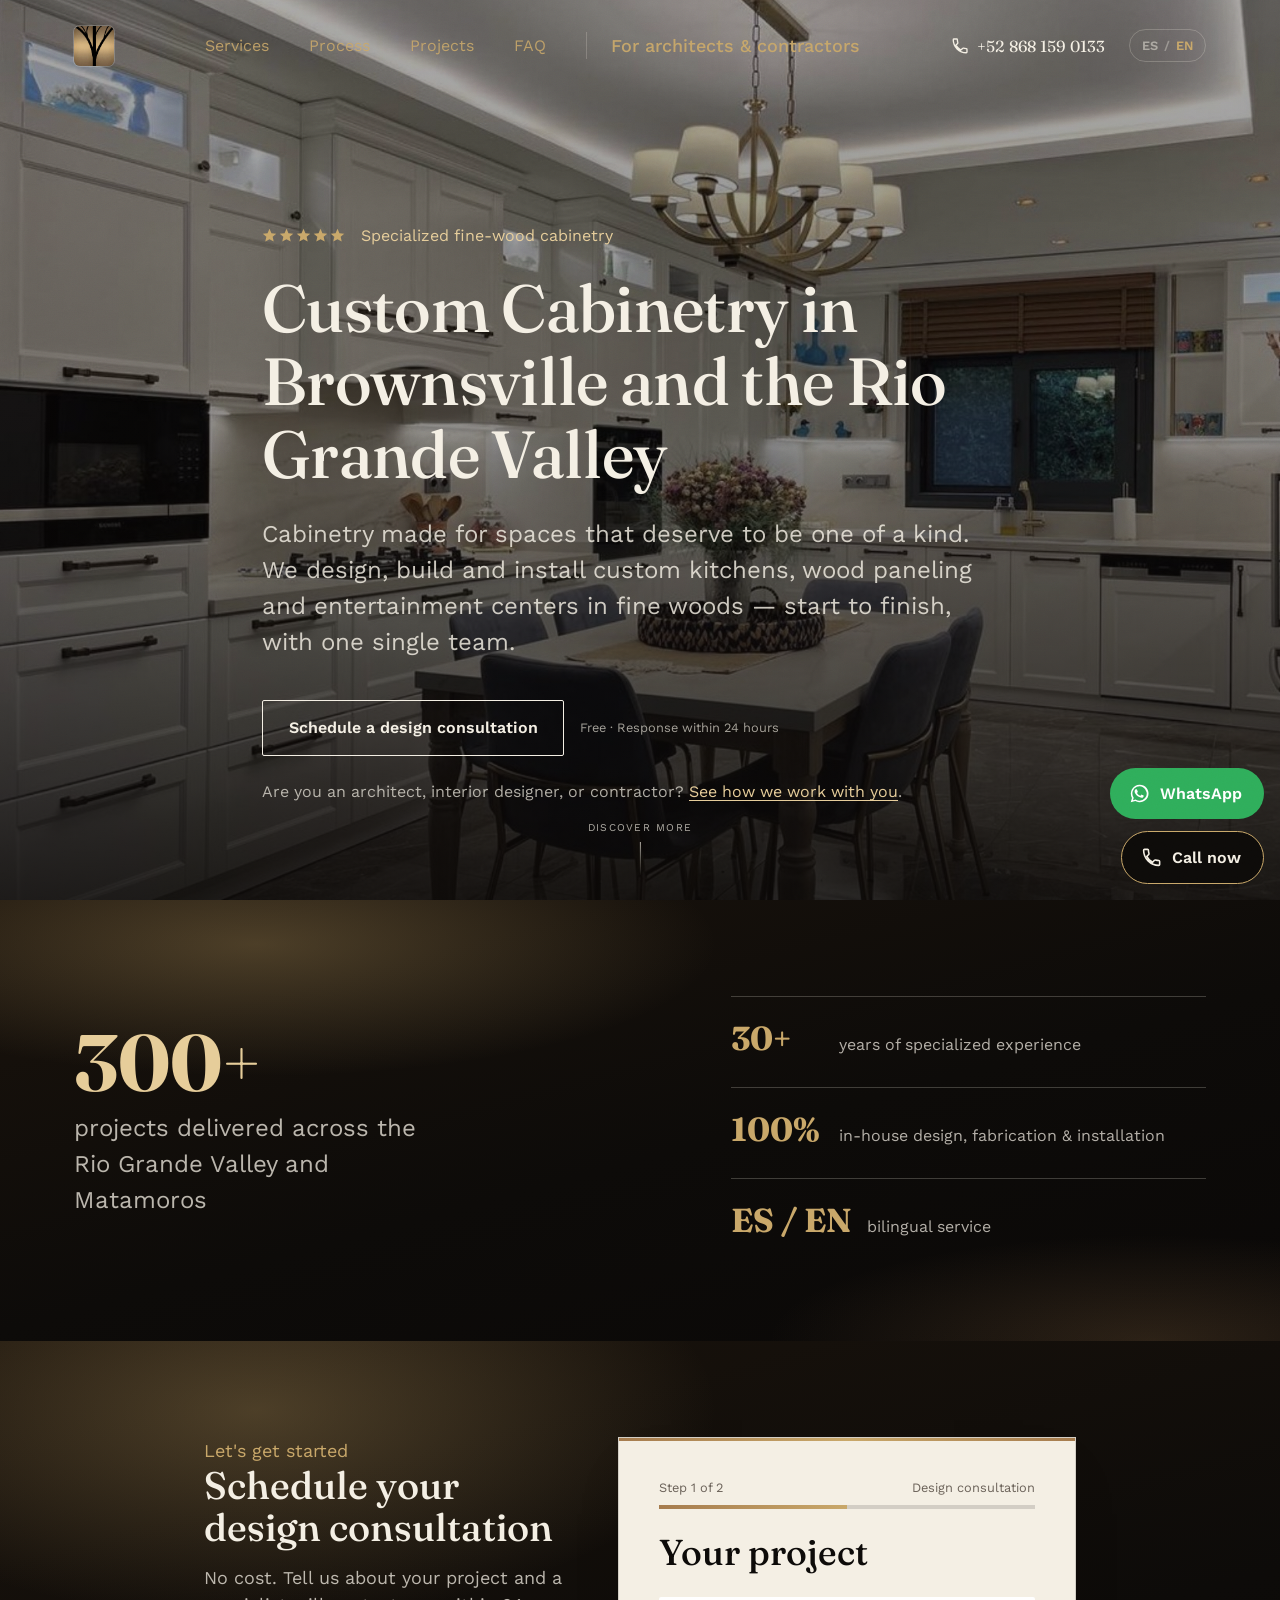
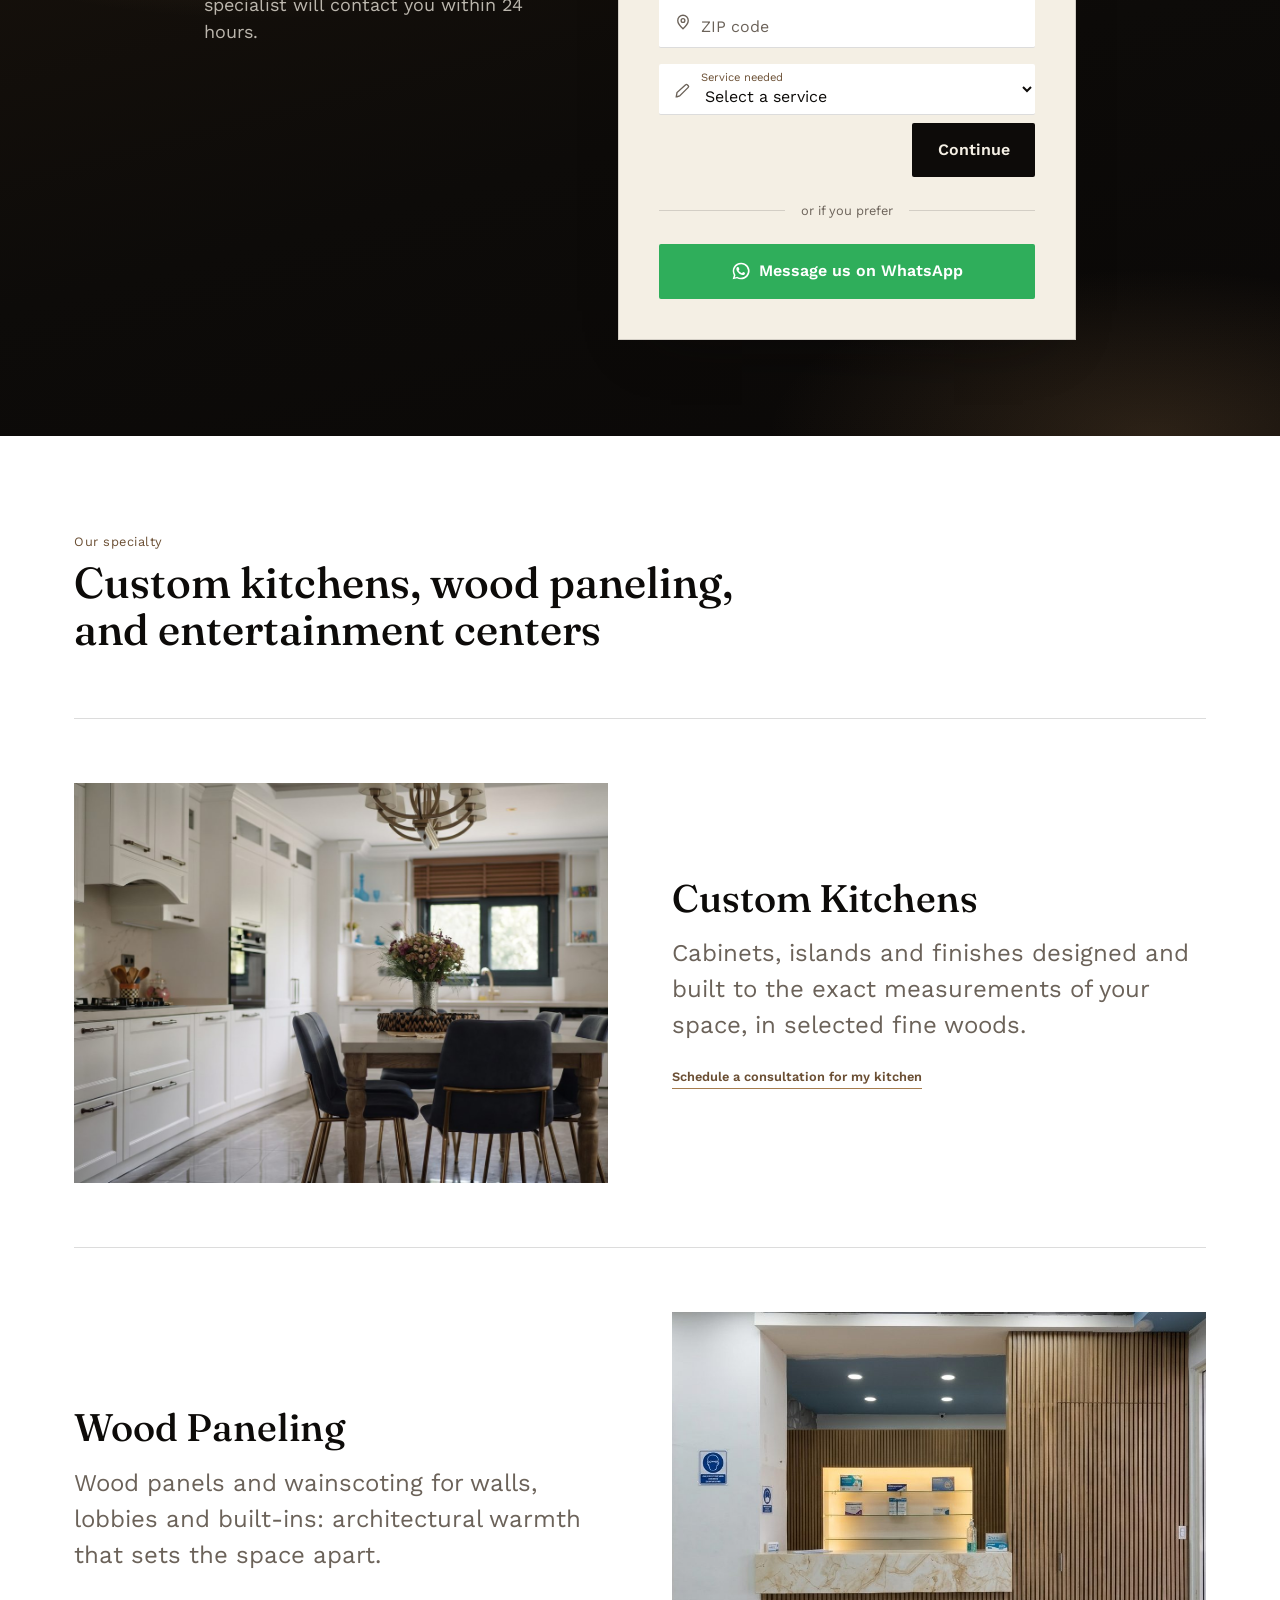
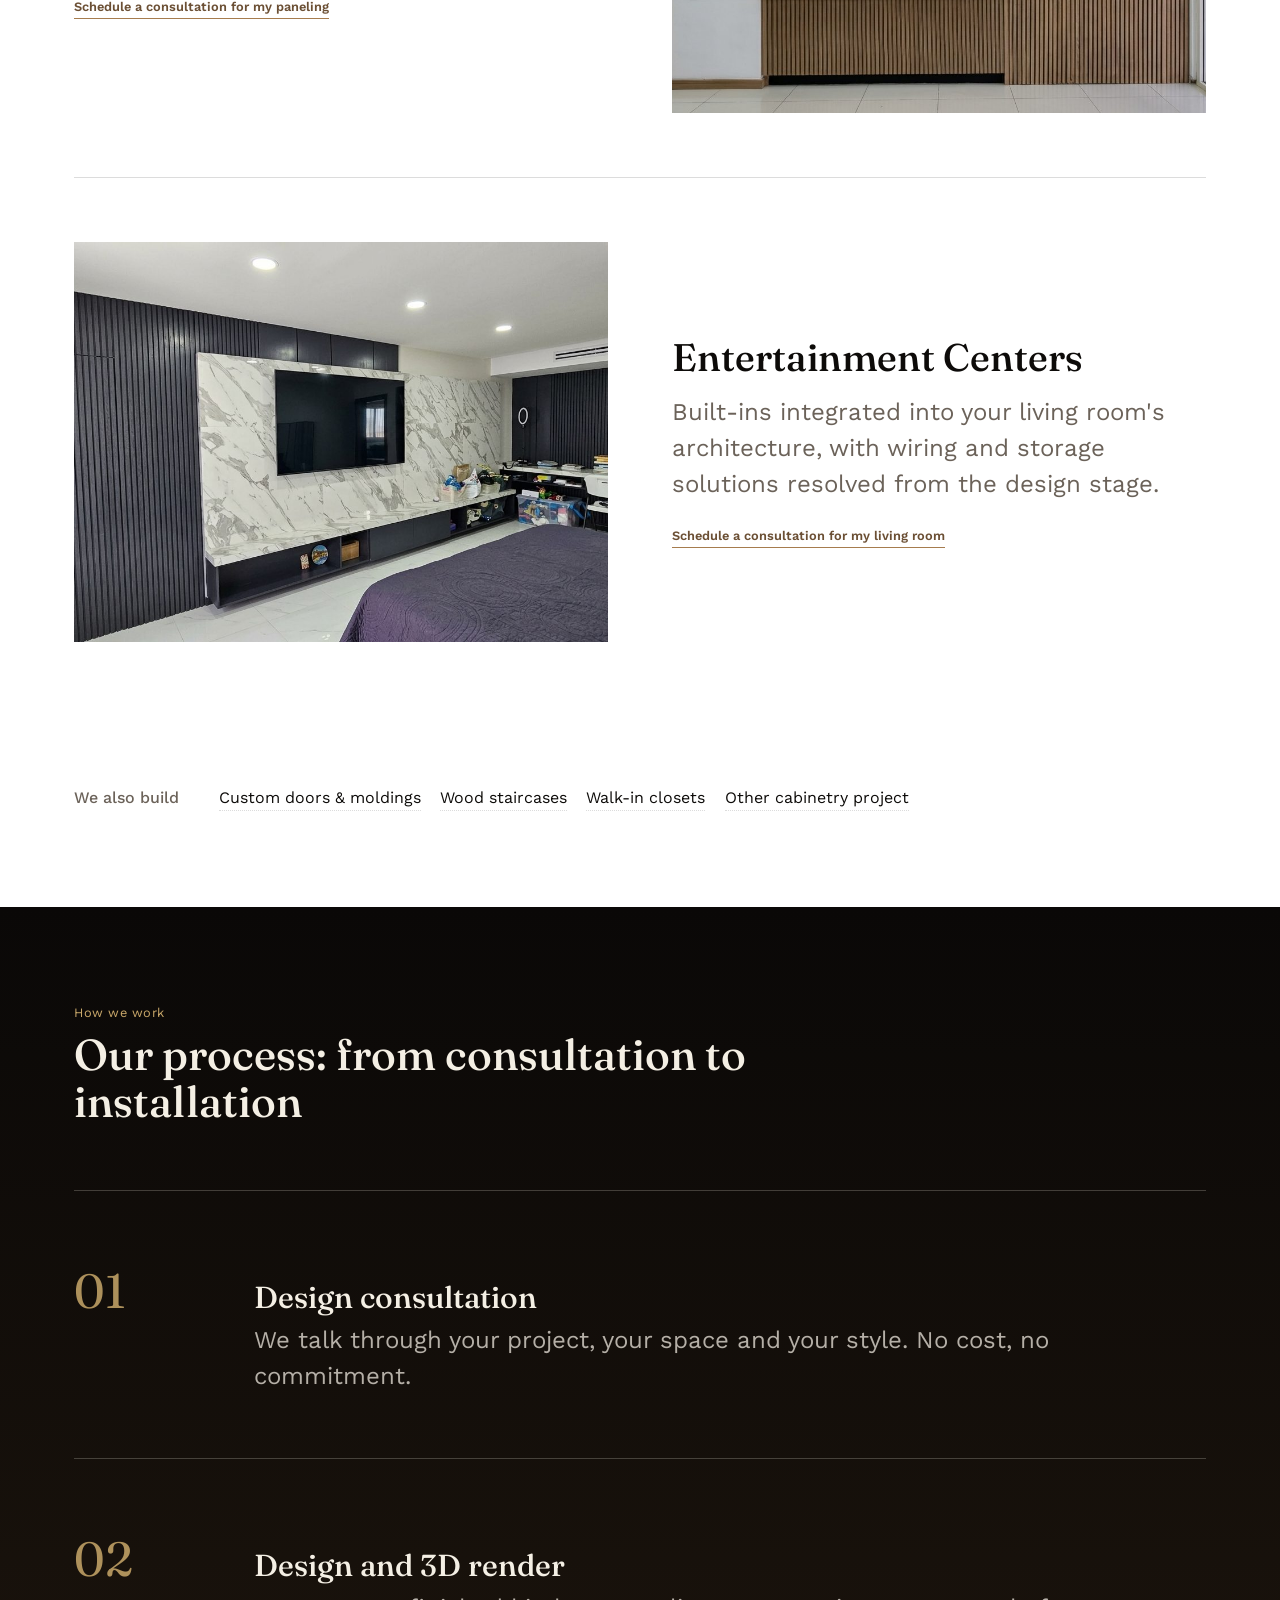
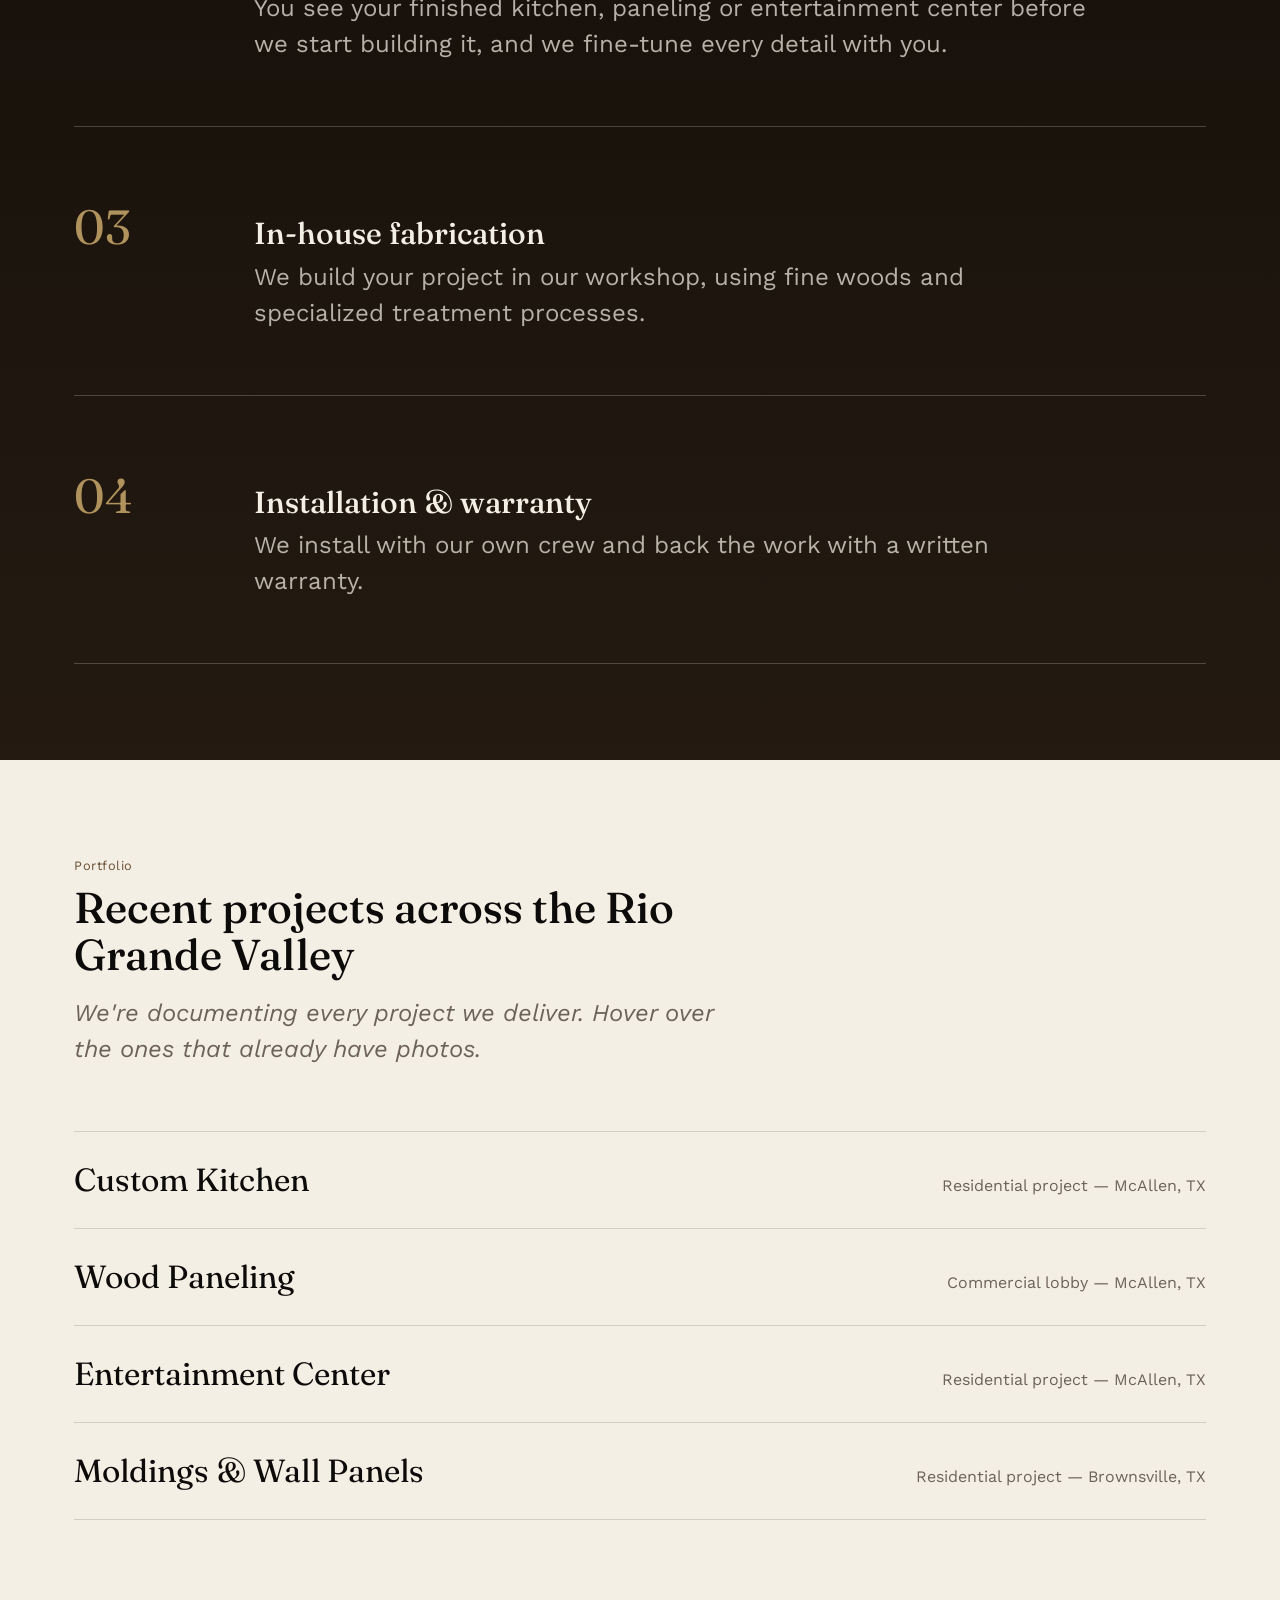
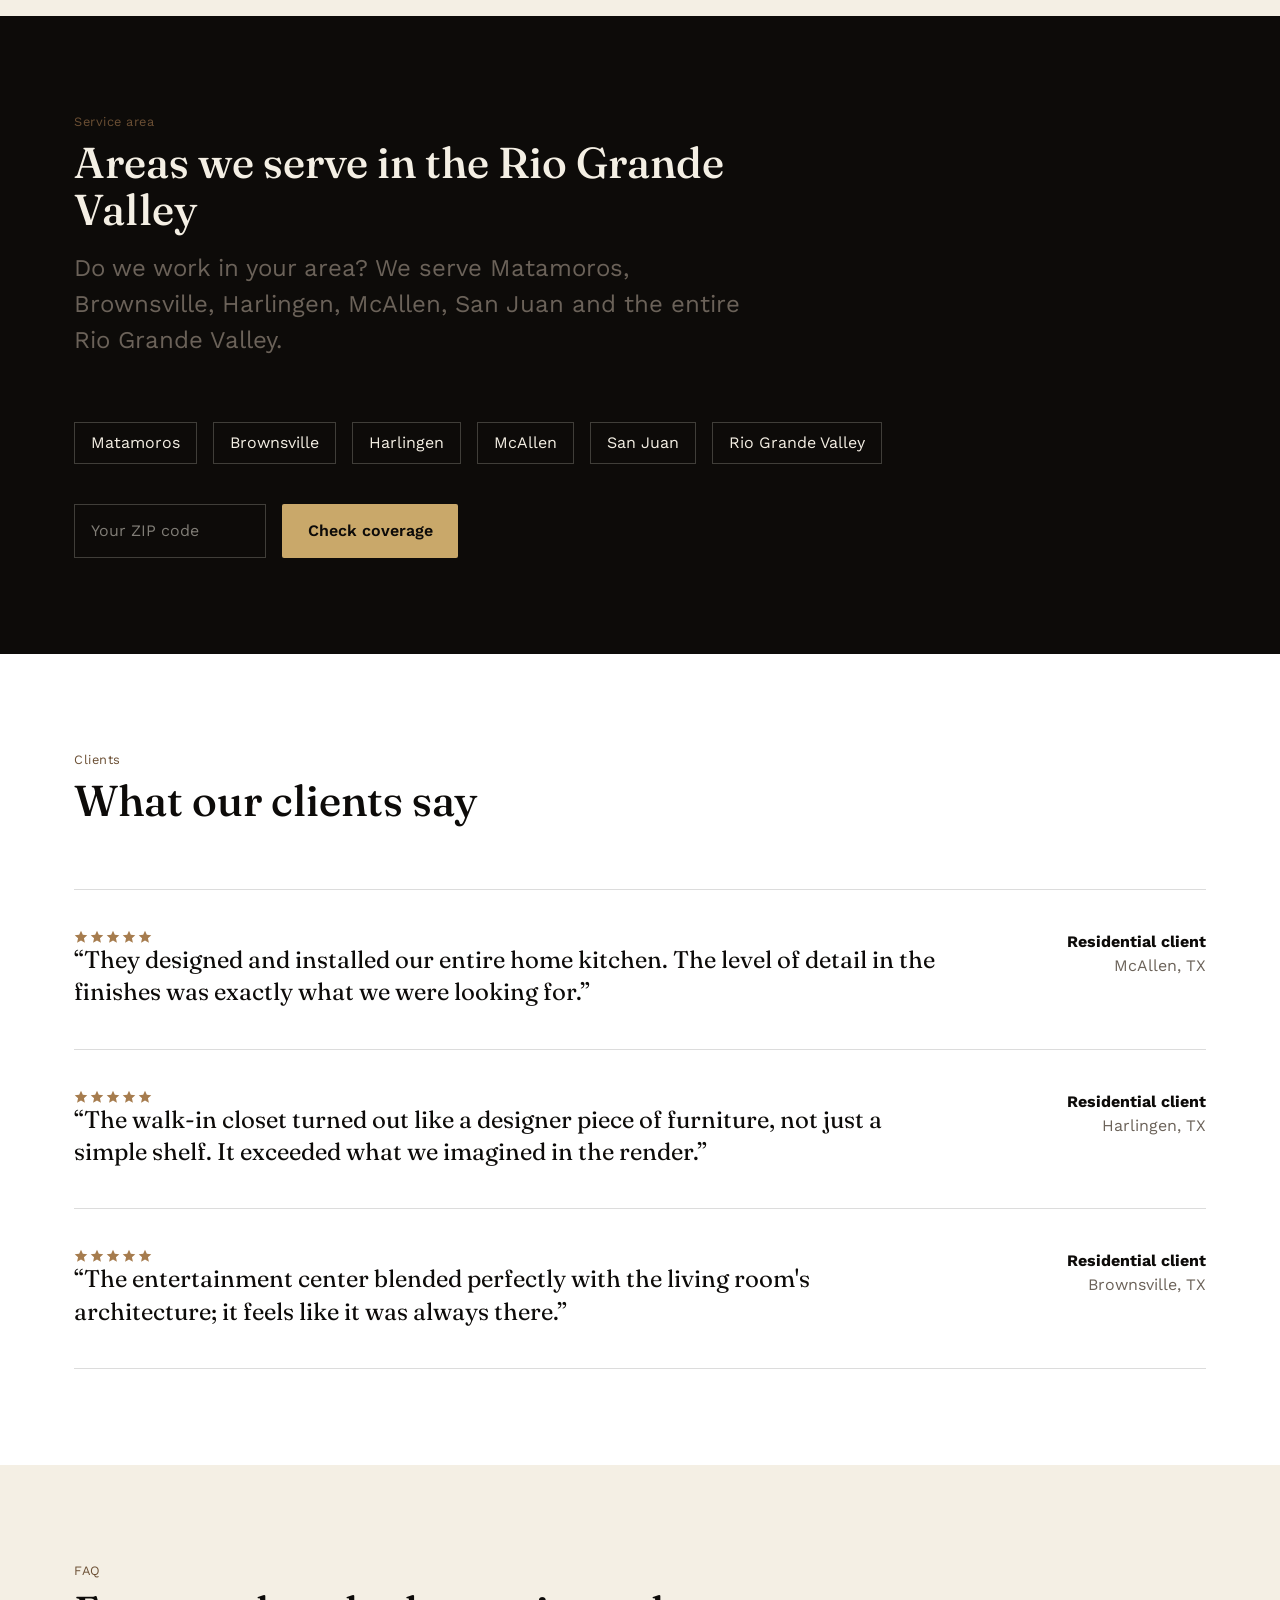
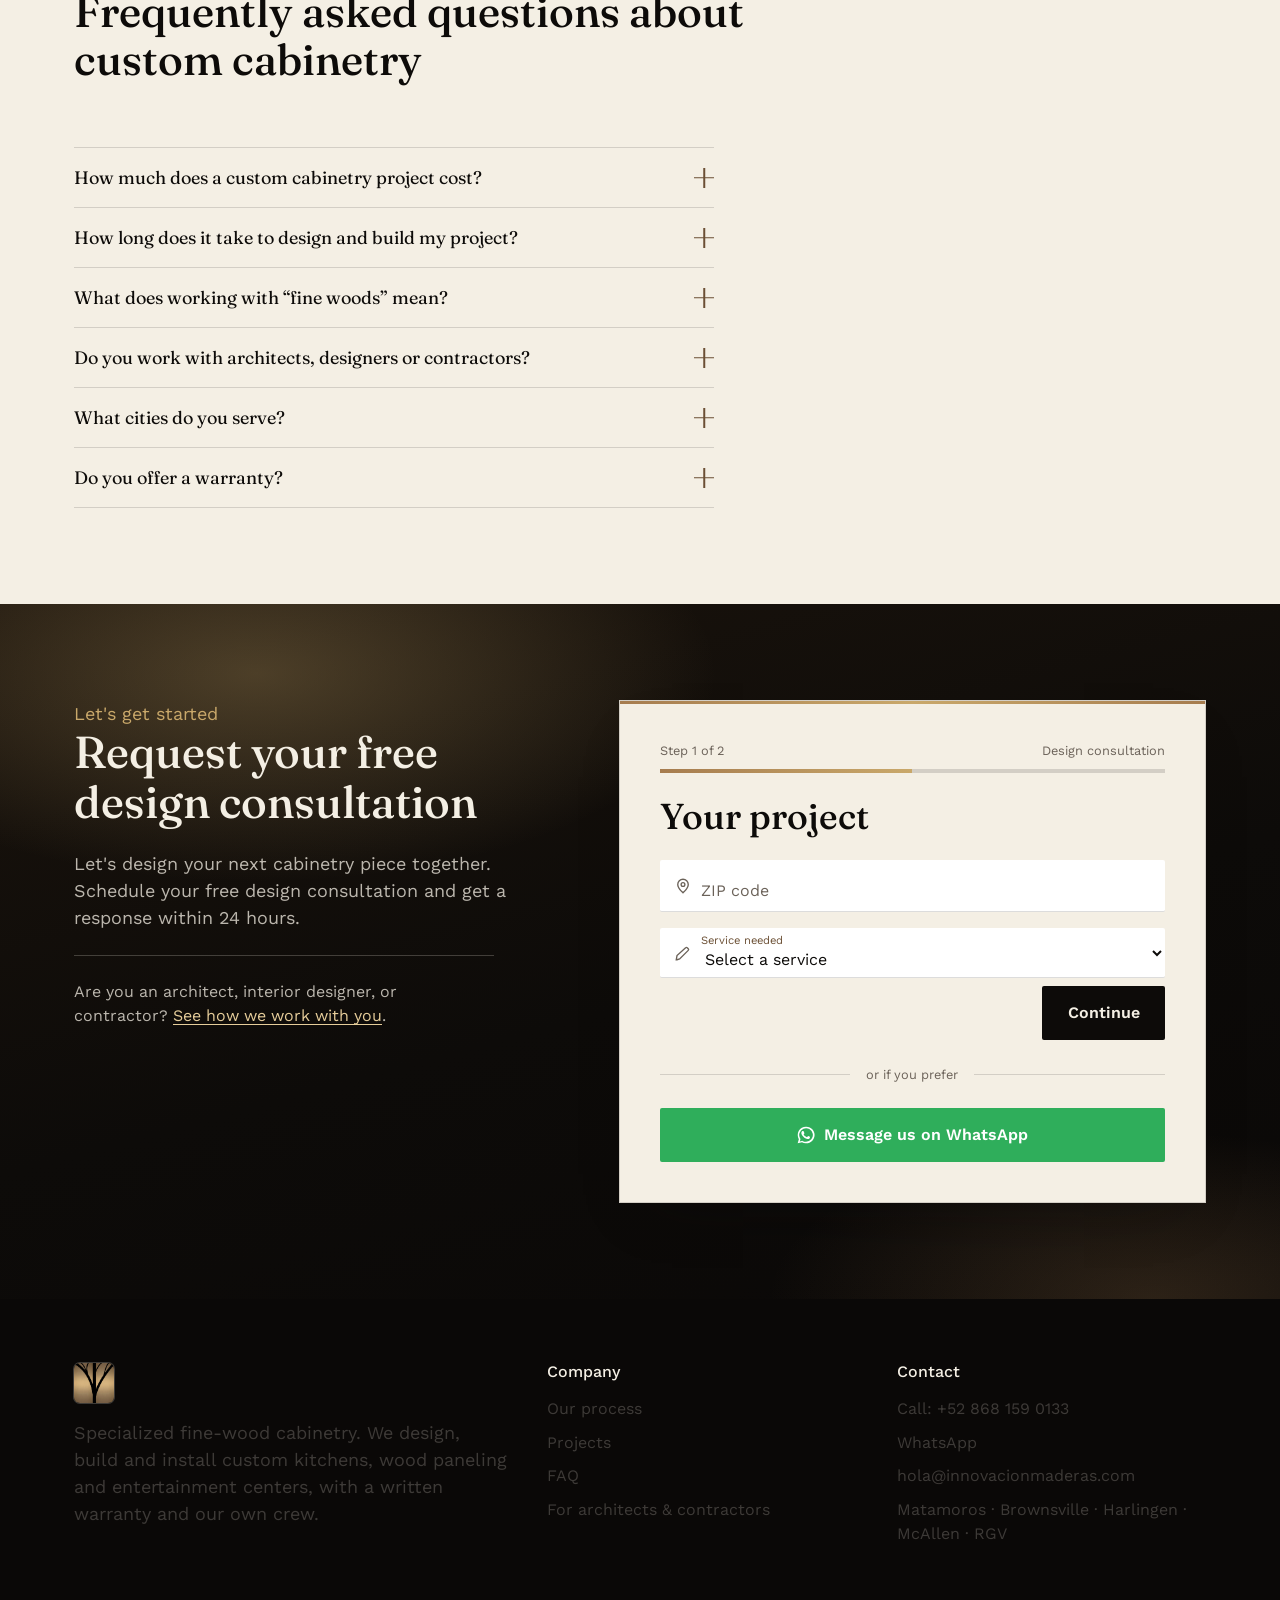
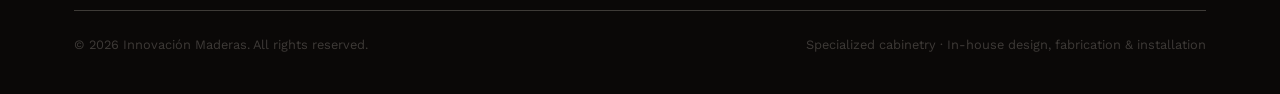
==== commit 3a9ae296: "Add files via upload v8 final v1" ====
--- a/index.html
+++ b/index.html
@@ -3,8 +3,8 @@
 <head>
   <meta charset="UTF-8" />
   <meta name="viewport" content="width=device-width, initial-scale=1.0" />
-  <title>Ebanistería a la Medida en Brownsville TX | Innovación Maderas</title>
-  <meta name="description" content="Cocinas, revestimientos de madera y centros de entretenimiento en madera fina, diseñados y fabricados por Innovación Maderas. Servimos Matamoros, Brownsville, Harlingen y todo el Valle del Río Grande. Consulta de diseño sin costo." />
+  <title data-i18n-title="meta.home.title">Ebanistería a la Medida en Brownsville TX | Innovación Maderas</title>
+  <meta name="description" data-i18n-content="meta.home.description" content="Cocinas, revestimientos de madera y centros de entretenimiento en madera fina, diseñados y fabricados por Innovación Maderas. Servimos Matamoros, Brownsville, Harlingen y todo el Valle del Río Grande. Consulta de diseño sin costo." />
   <link rel="canonical" href="https://www.innovacionmaderas.com/" />
   <!-- TODO: reemplazar por la URL real cuando el dominio esté conectado (ver Prioridad 1 del informe SEO) -->
 
@@ -57,11 +57,11 @@
       <img class="logo" src="assets/images/logo/logo.png" alt="Innovación Maderas" />
 
       <nav class="main-nav" aria-label="Navegación principal">
-        <a href="#servicios">Servicios</a>
-        <a href="#proceso">Proceso</a>
-        <a href="#proyectos">Proyectos</a>
-        <a href="#preguntas">Preguntas frecuentes</a>
-        <a class="nav-pro" href="pages/profesionales.html">Para arquitectos y contratistas</a>
+        <a href="#servicios" data-i18n="nav.servicios">Servicios</a>
+        <a href="#proceso" data-i18n="nav.proceso">Proceso</a>
+        <a href="#proyectos" data-i18n="nav.proyectos">Proyectos</a>
+        <a href="#preguntas" data-i18n="nav.preguntas">Preguntas frecuentes</a>
+        <a class="nav-pro" href="pages/profesionales.html" data-i18n="nav.pro">Para arquitectos y contratistas</a>
       </nav>
 
       <div class="header-actions">
@@ -69,7 +69,10 @@
           <svg viewBox="0 0 24 24" fill="none" stroke="currentColor" stroke-width="1.8"><path d="M6.6 10.8c1.4 2.8 3.8 5.2 6.6 6.6l2.2-2.2c.3-.3.7-.4 1.1-.3 1.2.4 2.5.6 3.8.6.6 0 1 .4 1 1V20c0 .6-.4 1-1 1C10.9 21 3 13.1 3 3.7c0-.6.4-1 1-1h3.5c.6 0 1 .4 1 1 0 1.3.2 2.6.6 3.8.1.4 0 .8-.3 1.1L6.6 10.8z"/></svg>
           <span data-phone-display>(555) 123-4567</span>
         </a>
-        <button class="nav-toggle" aria-label="Abrir menú" aria-expanded="false">
+        <button class="lang-toggle" type="button" data-lang-toggle aria-label="Cambiar idioma / Switch language" data-i18n-aria-label="nav.langToggle">
+          <span data-lang-option="es">ES</span><span class="lang-toggle__sep">/</span><span data-lang-option="en">EN</span>
+        </button>
+        <button class="nav-toggle" aria-label="Abrir menú" data-i18n-aria-label="nav.openMenu" aria-expanded="false">
           <span></span><span></span><span></span>
         </button>
       </div>
@@ -77,11 +80,14 @@
   </header>
 
   <nav class="mobile-nav" aria-label="Navegación móvil">
-    <a href="#servicios">Servicios</a>
-    <a href="#proceso">Proceso</a>
-    <a href="#proyectos">Proyectos</a>
-    <a href="#preguntas">Preguntas frecuentes</a>
-    <a class="nav-pro" href="pages/profesionales.html">Para arquitectos y contratistas</a>
+    <a href="#servicios" data-i18n="nav.servicios">Servicios</a>
+    <a href="#proceso" data-i18n="nav.proceso">Proceso</a>
+    <a href="#proyectos" data-i18n="nav.proyectos">Proyectos</a>
+    <a href="#preguntas" data-i18n="nav.preguntas">Preguntas frecuentes</a>
+    <a class="nav-pro" href="pages/profesionales.html" data-i18n="nav.pro">Para arquitectos y contratistas</a>
+    <button class="lang-toggle lang-toggle--mobile" type="button" data-lang-toggle aria-label="Cambiar idioma / Switch language" data-i18n-aria-label="nav.langToggle">
+      <span data-lang-option="es">ES</span><span class="lang-toggle__sep">/</span><span data-lang-option="en">EN</span>
+    </button>
   </nav>
 
   <main>
@@ -103,30 +109,25 @@
               <svg viewBox="0 0 20 20"><path d="M10 1l2.6 5.9 6.4.6-4.8 4.3 1.4 6.3L10 15l-5.6 3.1L5.8 11.8 1 7.5l6.4-.6L10 1z"/></svg>
               <svg viewBox="0 0 20 20"><path d="M10 1l2.6 5.9 6.4.6-4.8 4.3 1.4 6.3L10 15l-5.6 3.1L5.8 11.8 1 7.5l6.4-.6L10 1z"/></svg>
             </span>
-            <span>Ebanistería especializada en maderas finas</span>
-          </div>
-
-          <h1>Ebanistería a la Medida en Brownsville y el Valle del Río Grande</h1>
-          <p class="lede">
-            Piezas de ebanistería hechas para espacios que merecen ser únicos.
-            Diseñamos, fabricamos e instalamos cocinas a la medida,
-            revestimientos de madera y centros de entretenimiento en maderas
-            finas — de principio a fin, con un solo equipo.
-          </p>
+            <span data-i18n="hero.eyebrow">Ebanistería especializada en maderas finas</span>
+          </div>
+
+          <h1 data-i18n="hero.h1">Ebanistería a la Medida en Brownsville y el Valle del Río Grande</h1>
+          <p class="lede" data-i18n="hero.lede">Piezas de ebanistería hechas para espacios que merecen ser únicos. Diseñamos, fabricamos e instalamos cocinas a la medida, revestimientos de madera y centros de entretenimiento en maderas finas — de principio a fin, con un solo equipo.</p>
         </div>
 
         <div class="hero__actions">
-          <a href="#cotizar-top" class="btn btn--outline">Agendar consulta de diseño</a>
-          <span class="hint">Sin costo · Respuesta en menos de 24 horas</span>
+          <a href="#cotizar-top" class="btn btn--outline" data-i18n="hero.cta">Agendar consulta de diseño</a>
+          <span class="hint" data-i18n="hero.hint">Sin costo · Respuesta en menos de 24 horas</span>
         </div>
 
         <p class="hero__pro-link">
-          ¿Eres arquitecto, diseñador de interiores o contratista?
-          <a href="pages/profesionales.html">Conoce cómo trabajamos contigo</a>.
+          <span data-i18n="hero.proQuestion">¿Eres arquitecto, diseñador de interiores o contratista?</span>
+          <a href="pages/profesionales.html" data-i18n="cta.proLink">Conoce cómo trabajamos contigo</a>.
         </p>
       </div>
 
-      <span class="scroll-cue">Descubre más</span>
+      <span class="scroll-cue" data-i18n="hero.scrollCue">Descubre más</span>
     </section>
 
     <!-- ================= CREDENCIALES (asimétrico) ================= -->
@@ -134,12 +135,12 @@
       <div class="container">
         <div class="stat--lead">
           <strong data-count-to="300" data-suffix="+">0+</strong>
-          <span>proyectos entregados en el Valle del Río Grande Valley y Matamoros</span>
+          <span data-i18n="stats.lead">proyectos entregados en el Valle del Río Grande Valley y Matamoros</span>
         </div>
         <div class="stats-minor">
-          <div class="stat-minor"><strong data-count-to="30" data-suffix="+">0+</strong><span>años de experiencia especializada</span></div>
-          <div class="stat-minor"><strong data-count-to="100" data-suffix="%">0%</strong><span>diseño, fabricación e instalación propia</span></div>
-          <div class="stat-minor"><strong>ES / EN</strong><span>atención bilingüe</span></div>
+          <div class="stat-minor"><strong data-count-to="30" data-suffix="+">0+</strong><span data-i18n="stats.years">años de experiencia especializada</span></div>
+          <div class="stat-minor"><strong data-count-to="100" data-suffix="%">0%</strong><span data-i18n="stats.inhouse">diseño, fabricación e instalación propia</span></div>
+          <div class="stat-minor"><strong>ES / EN</strong><span data-i18n="stats.bilingual">atención bilingüe</span></div>
         </div>
       </div>
     </section>
@@ -148,16 +149,16 @@
     <section class="section quick-consult" id="cotizar-top">
       <div class="container quick-consult__container">
         <div class="quick-consult__intro">
-          <span class="eyebrow" style="color:var(--color-gold);">Empecemos</span>
-          <h2>Agenda tu consulta de diseño</h2>
-          <p>Sin costo. Cuéntanos tu proyecto y un especialista te contacta en menos de 24 horas.</p>
+          <span class="eyebrow" style="color:var(--color-gold);" data-i18n="cta.eyebrowStart">Empecemos</span>
+          <h2 data-i18n="quickConsult.h2">Agenda tu consulta de diseño</h2>
+          <p data-i18n="quickConsult.p">Sin costo. Cuéntanos tu proyecto y un especialista te contacta en menos de 24 horas.</p>
         </div>
 
         <div class="lead-card" id="cotizar-top-card">
           <div class="form-progress">
             <div class="form-progress__label">
               <span data-progress-label>Paso 1 de 2</span>
-              <span>Consulta de diseño</span>
+              <span data-i18n="form.progress.consulta">Consulta de diseño</span>
             </div>
             <div class="form-progress__track"><div class="form-progress__fill"></div></div>
           </div>
@@ -166,74 +167,74 @@
             <div class="form-steps">
 
               <div class="form-step" data-step="1">
-                <h3 class="form-step__title">Tu proyecto</h3>
+                <h3 class="form-step__title" data-i18n="form.step1.title">Tu proyecto</h3>
 
                 <div class="field">
                   <svg class="field__icon" viewBox="0 0 24 24" fill="none" stroke="currentColor" stroke-width="1.8"><path d="M12 21s-7-6.2-7-11a7 7 0 0 1 14 0c0 4.8-7 11-7 11z"/><circle cx="12" cy="10" r="2.5"/></svg>
                   <input type="text" id="zipcode-top" name="zipcode" placeholder=" " inputmode="numeric" maxlength="5" required autocomplete="postal-code" />
-                  <label for="zipcode-top">Código postal</label>
+                  <label for="zipcode-top" data-i18n="form.zipcode.label">Código postal</label>
                   <svg class="field__check" viewBox="0 0 24 24" fill="none" stroke="currentColor" stroke-width="2.4"><path d="M4 12l6 6L20 6"/></svg>
                 </div>
 
                 <div class="field field--select" style="margin-top: var(--space-2);">
                   <svg class="field__icon" viewBox="0 0 24 24" fill="none" stroke="currentColor" stroke-width="1.8"><path d="M4 21l3.5-1L19 8.5a1.5 1.5 0 0 0 0-2.1l-1.4-1.4a1.5 1.5 0 0 0-2.1 0L4 15.5 3 21z"/></svg>
                   <select id="servicio-top" name="servicio" required>
-                    <option value="" selected disabled>Selecciona un servicio</option>
-                    <option value="Cocinas a la Medida">Cocinas a la Medida</option>
-                    <option value="Walk-in Closets">Walk-in Closets</option>
-                    <option value="Centros de Entretenimiento">Centros de Entretenimiento</option>
-                    <option value="Puertas y Molduras">Puertas y Molduras</option>
-                    <option value="Escaleras">Escaleras</option>
-                    <option value="Revestimientos de Madera">Revestimientos de Madera</option>
-                    <option value="Otro proyecto de ebanistería">Otro proyecto de ebanistería</option>
+                    <option value="" selected disabled data-i18n="form.servicio.placeholder">Selecciona un servicio</option>
+                    <option value="Cocinas a la Medida" data-i18n="form.opt.cocinas">Cocinas a la Medida</option>
+                    <option value="Walk-in Closets" data-i18n="form.opt.closets">Walk-in Closets</option>
+                    <option value="Centros de Entretenimiento" data-i18n="form.opt.entretenimiento">Centros de Entretenimiento</option>
+                    <option value="Puertas y Molduras" data-i18n="form.opt.puertas">Puertas y Molduras</option>
+                    <option value="Escaleras" data-i18n="form.opt.escaleras">Escaleras</option>
+                    <option value="Revestimientos de Madera" data-i18n="form.opt.revestimientos">Revestimientos de Madera</option>
+                    <option value="Otro proyecto de ebanistería" data-i18n="form.opt.otro">Otro proyecto de ebanistería</option>
                   </select>
-                  <label for="servicio-top">Servicio requerido</label>
+                  <label for="servicio-top" data-i18n="form.servicio.label">Servicio requerido</label>
                 </div>
 
                 <div class="form-nav" style="justify-content:flex-end;">
-                  <button type="button" class="btn btn--primary" data-step-next>Continuar</button>
+                  <button type="button" class="btn btn--primary" data-step-next data-i18n="form.continue">Continuar</button>
                 </div>
               </div>
 
               <div class="form-step" data-step="2">
-                <h3 class="form-step__title">Acerca de ti</h3>
+                <h3 class="form-step__title" data-i18n="form.step2.title">Acerca de ti</h3>
 
                 <div class="field">
                   <svg class="field__icon" viewBox="0 0 24 24" fill="none" stroke="currentColor" stroke-width="1.8"><circle cx="12" cy="8" r="4"/><path d="M4 21v-1a8 8 0 0 1 16 0v1"/></svg>
                   <input type="text" id="nombre-top" name="nombre" placeholder=" " required autocomplete="name" />
-                  <label for="nombre-top">Nombre completo</label>
+                  <label for="nombre-top" data-i18n="form.nombre.label">Nombre completo</label>
                   <svg class="field__check" viewBox="0 0 24 24" fill="none" stroke="currentColor" stroke-width="2.4"><path d="M4 12l6 6L20 6"/></svg>
                 </div>
 
                 <div class="field" style="margin-top: var(--space-2);">
                   <svg class="field__icon" viewBox="0 0 24 24" fill="none" stroke="currentColor" stroke-width="1.8"><path d="M6.6 10.8c1.4 2.8 3.8 5.2 6.6 6.6l2.2-2.2c.3-.3.7-.4 1.1-.3 1.2.4 2.5.6 3.8.6.6 0 1 .4 1 1V20c0 .6-.4 1-1 1C10.9 21 3 13.1 3 3.7c0-.6.4-1 1-1h3.5c.6 0 1 .4 1 1 0 1.3.2 2.6.6 3.8.1.4 0 .8-.3 1.1L6.6 10.8z"/></svg>
                   <input type="tel" id="telefono-top" name="telefono" placeholder=" " required autocomplete="tel" />
-                  <label for="telefono-top">Teléfono</label>
+                  <label for="telefono-top" data-i18n="form.telefono.label">Teléfono</label>
                   <svg class="field__check" viewBox="0 0 24 24" fill="none" stroke="currentColor" stroke-width="2.4"><path d="M4 12l6 6L20 6"/></svg>
                 </div>
 
                 <div class="field" style="margin-top: var(--space-2);">
                   <svg class="field__icon" viewBox="0 0 24 24" fill="none" stroke="currentColor" stroke-width="1.8"><rect x="3" y="5" width="18" height="14" rx="1"/><path d="M3 7l9 6 9-6"/></svg>
                   <input type="email" id="email-top" name="email" placeholder=" " required autocomplete="email" />
-                  <label for="email-top">Correo electrónico</label>
+                  <label for="email-top" data-i18n="form.email.label">Correo electrónico</label>
                   <svg class="field__check" viewBox="0 0 24 24" fill="none" stroke="currentColor" stroke-width="2.4"><path d="M4 12l6 6L20 6"/></svg>
                 </div>
 
                 <div class="form-nav">
-                  <button type="button" class="btn btn--ghost" data-step-back>Atrás</button>
-                  <button type="submit" class="btn btn--primary">Solicitar consulta de diseño</button>
-                </div>
-                <p class="lead-form__note">No compartimos tu información con terceros.</p>
+                  <button type="button" class="btn btn--ghost" data-step-back data-i18n="form.back">Atrás</button>
+                  <button type="submit" class="btn btn--primary" data-i18n="form.submit.consulta">Solicitar consulta de diseño</button>
+                </div>
+                <p class="lead-form__note" data-i18n="form.note">No compartimos tu información con terceros.</p>
               </div>
 
             </div>
           </form>
 
-          <div class="lead-card__divider">o si prefieres</div>
+          <div class="lead-card__divider" data-i18n="form.divider">o si prefieres</div>
 
           <a class="btn btn--whatsapp" data-whatsapp-link href="#" target="_blank" rel="noopener">
             <svg viewBox="0 0 24 24" fill="currentColor"><path d="M12 2a10 10 0 0 0-8.6 15L2 22l5.2-1.4A10 10 0 1 0 12 2zm0 18.2a8.1 8.1 0 0 1-4.1-1.1l-.3-.2-3 .8.8-2.9-.2-.3A8.2 8.2 0 1 1 12 20.2zm4.5-6.1c-.2-.1-1.5-.7-1.7-.8-.2-.1-.4-.1-.6.1s-.7.8-.9 1c-.2.2-.3.2-.6.1a6.7 6.7 0 0 1-2-1.2 7.4 7.4 0 0 1-1.4-1.7c-.1-.2 0-.4.1-.5l.4-.5c.1-.2.2-.3.2-.5.1-.2 0-.4 0-.5s-.6-1.5-.9-2c-.2-.5-.4-.4-.6-.4h-.5c-.2 0-.5.1-.7.3a2.9 2.9 0 0 0-.9 2.1c0 1.2.9 2.4 1 2.6.1.2 1.8 2.8 4.4 3.9.6.3 1.1.4 1.5.6.6.2 1.1.2 1.6.1.5-.1 1.5-.6 1.7-1.2.2-.6.2-1.1.1-1.2 0-.1-.2-.2-.5-.3z"/></svg>
-            Escríbenos por WhatsApp
+            <span data-i18n="form.whatsapp">Escríbenos por WhatsApp</span>
           </a>
         </div>
       </div>
@@ -243,8 +244,8 @@
     <section class="section services-section" id="servicios">
       <div class="container">
         <div class="section-head">
-          <span class="eyebrow">Nuestra especialidad</span>
-          <h2>Cocinas a la medida, revestimientos de madera y centros de entretenimiento</h2>
+          <span class="eyebrow" data-i18n="services.eyebrow">Nuestra especialidad</span>
+          <h2 data-i18n="services.h2">Cocinas a la medida, revestimientos de madera y centros de entretenimiento</h2>
         </div>
 
         <div class="service-row" data-service-value="Cocinas a la Medida">
@@ -252,9 +253,9 @@
             <img src="assets/images/content/cocina-a-la-medida-mcallen-tx.jpg" alt="Cocina a la medida fabricada por Innovación Maderas en McAllen, TX" loading="lazy" />
           </div>
           <div class="service-row__body">
-            <h3>Cocinas a la Medida</h3>
-            <p>Gabinetes, islas y acabados diseñados y fabricados a la medida exacta de tu espacio, en maderas finas seleccionadas.</p>
-            <span class="service-row__cta">Agendar consulta para mi cocina</span>
+            <h3 data-i18n="service.cocinas.h3">Cocinas a la Medida</h3>
+            <p data-i18n="service.cocinas.p">Gabinetes, islas y acabados diseñados y fabricados a la medida exacta de tu espacio, en maderas finas seleccionadas.</p>
+            <span class="service-row__cta" data-i18n="service.cocinas.cta">Agendar consulta para mi cocina</span>
           </div>
         </div>
 
@@ -263,9 +264,9 @@
             <img src="assets/images/content/revestimientos-madera-lobby-mcallen-tx.jpg" alt="Revestimiento de madera en lambrín fabricado por Innovación Maderas en McAllen, TX" loading="lazy" />
           </div>
           <div class="service-row__body">
-            <h3>Revestimientos de Madera</h3>
-            <p>Paneles y lambrín de madera para paredes, recepciones y muebles empotrados: calidez arquitectónica que distingue el espacio.</p>
-            <span class="service-row__cta">Agendar consulta para mi revestimiento</span>
+            <h3 data-i18n="service.revestimientos.h3">Revestimientos de Madera</h3>
+            <p data-i18n="service.revestimientos.p">Paneles y lambrín de madera para paredes, recepciones y muebles empotrados: calidez arquitectónica que distingue el espacio.</p>
+            <span class="service-row__cta" data-i18n="service.revestimientos.cta">Agendar consulta para mi revestimiento</span>
           </div>
         </div>
 
@@ -274,19 +275,19 @@
             <img src="assets/images/content/centro-entretenimiento-mcallen-tx.jpg" alt="Centro de entretenimiento a la medida fabricado por Innovación Maderas en McAllen, TX" loading="lazy" />
           </div>
           <div class="service-row__body">
-            <h3>Centros de Entretenimiento</h3>
-            <p>Muebles integrados a la arquitectura de tu sala, con soluciones de cableado y almacenamiento resueltas desde el diseño.</p>
-            <span class="service-row__cta">Agendar consulta para mi sala</span>
+            <h3 data-i18n="service.entretenimiento.h3">Centros de Entretenimiento</h3>
+            <p data-i18n="service.entretenimiento.p">Muebles integrados a la arquitectura de tu sala, con soluciones de cableado y almacenamiento resueltas desde el diseño.</p>
+            <span class="service-row__cta" data-i18n="service.entretenimiento.cta">Agendar consulta para mi sala</span>
           </div>
         </div>
 
         <div class="services-catalog">
-          <h4>También fabricamos</h4>
+          <h4 data-i18n="services.catalog.h4">También fabricamos</h4>
           <ul>
-            <li><button type="button" data-service-value="Puertas y Molduras">Puertas y molduras a medida</button></li>
-            <li><button type="button" data-service-value="Escaleras">Escaleras en madera</button></li>
-            <li><button type="button" data-service-value="Walk-in Closets">Walk-in closets</button></li>
-            <li><button type="button" data-service-value="Otro proyecto de ebanistería">Otro proyecto de ebanistería</button></li>
+            <li><button type="button" data-service-value="Puertas y Molduras" data-i18n="services.catalog.puertas">Puertas y molduras a medida</button></li>
+            <li><button type="button" data-service-value="Escaleras" data-i18n="services.catalog.escaleras">Escaleras en madera</button></li>
+            <li><button type="button" data-service-value="Walk-in Closets" data-i18n="services.catalog.closets">Walk-in closets</button></li>
+            <li><button type="button" data-service-value="Otro proyecto de ebanistería" data-i18n="services.catalog.otro">Otro proyecto de ebanistería</button></li>
           </ul>
         </div>
       </div>
@@ -296,37 +297,37 @@
     <section class="section process-section on-dark" id="proceso">
       <div class="container">
         <div class="section-head">
-          <span class="eyebrow">Cómo trabajamos</span>
-          <h2>Nuestro proceso: de la consulta a la instalación</h2>
+          <span class="eyebrow" data-i18n="process.eyebrow">Cómo trabajamos</span>
+          <h2 data-i18n="process.h2">Nuestro proceso: de la consulta a la instalación</h2>
         </div>
 
         <div class="process-list">
           <div class="process-step">
             <span class="process-step__index">01</span>
             <div>
-              <h3>Consulta de diseño</h3>
-              <p>Platicamos tu proyecto, tu espacio y tu estilo. Sin costo ni compromiso.</p>
+              <h3 data-i18n="process.step1.h3">Consulta de diseño</h3>
+              <p data-i18n="process.step1.p">Platicamos tu proyecto, tu espacio y tu estilo. Sin costo ni compromiso.</p>
             </div>
           </div>
           <div class="process-step">
             <span class="process-step__index">02</span>
             <div>
-              <h3>Diseño y render 3D</h3>
-              <p>Visualizas tu cocina, revestimiento o centro de entretenimiento terminado antes de que empecemos a fabricarlo, y ajustamos cada detalle contigo.</p>
+              <h3 data-i18n="process.step2.h3">Diseño y render 3D</h3>
+              <p data-i18n="process.step2.p">Visualizas tu cocina, revestimiento o centro de entretenimiento terminado antes de que empecemos a fabricarlo, y ajustamos cada detalle contigo.</p>
             </div>
           </div>
           <div class="process-step">
             <span class="process-step__index">03</span>
             <div>
-              <h3>Fabricación propia</h3>
-              <p>Construimos tu proyecto en nuestro taller, con maderas finas y procesos de tratamiento especializados.</p>
+              <h3 data-i18n="process.step3.h3">Fabricación propia</h3>
+              <p data-i18n="process.step3.p">Construimos tu proyecto en nuestro taller, con maderas finas y procesos de tratamiento especializados.</p>
             </div>
           </div>
           <div class="process-step">
             <span class="process-step__index">04</span>
             <div>
-              <h3>Instalación y garantía</h3>
-              <p>Instalamos con nuestro propio equipo y respaldamos el trabajo con garantía por escrito.</p>
+              <h3 data-i18n="process.step4.h3">Instalación y garantía</h3>
+              <p data-i18n="process.step4.p">Instalamos con nuestro propio equipo y respaldamos el trabajo con garantía por escrito.</p>
             </div>
           </div>
         </div>
@@ -337,36 +338,36 @@
     <section class="section portfolio-section" id="proyectos">
       <div class="container">
         <div class="section-head">
-          <span class="eyebrow">Portafolio</span>
-          <h2>Proyectos recientes en el Valle del Río Grande</h2>
-          <p class="portfolio-note">Estamos documentando cada proyecto entregado. Pasa el cursor sobre los que ya tienen fotografía.</p>
+          <span class="eyebrow" data-i18n="portfolio.eyebrow">Portafolio</span>
+          <h2 data-i18n="portfolio.h2">Proyectos recientes en el Valle del Río Grande</h2>
+          <p class="portfolio-note" data-i18n="portfolio.note">Estamos documentando cada proyecto entregado. Pasa el cursor sobre los que ya tienen fotografía.</p>
         </div>
 
         <div class="portfolio-index">
           <div class="portfolio-entry portfolio-entry--has-photo">
-            <span class="portfolio-entry__name">Cocina a la Medida</span>
-            <span class="portfolio-entry__meta">Proyecto residencial — McAllen, TX</span>
+            <span class="portfolio-entry__name" data-i18n="portfolio.entry1.name">Cocina a la Medida</span>
+            <span class="portfolio-entry__meta" data-i18n="portfolio.entry1.meta">Proyecto residencial — McAllen, TX</span>
             <div class="portfolio-entry__thumb">
               <img src="assets/images/content/cocina-a-la-medida-matamoros-brownsville-tx.jpg" alt="Cocina a la medida entregada por Innovación Maderas en el Valle del Río Grande" loading="lazy" />
             </div>
           </div>
           <div class="portfolio-entry portfolio-entry--has-photo">
-            <span class="portfolio-entry__name">Revestimientos de Madera</span>
-            <span class="portfolio-entry__meta">Recepción comercial — McAllen, TX</span>
+            <span class="portfolio-entry__name" data-i18n="portfolio.entry2.name">Revestimientos de Madera</span>
+            <span class="portfolio-entry__meta" data-i18n="portfolio.entry2.meta">Recepción comercial — McAllen, TX</span>
             <div class="portfolio-entry__thumb">
               <img src="assets/images/content/revestimientos-madera-lobby-mcallen-tx.jpg" alt="Revestimiento de madera en recepción comercial fabricado por Innovación Maderas en McAllen, TX" loading="lazy" />
             </div>
           </div>
           <div class="portfolio-entry portfolio-entry--has-photo">
-            <span class="portfolio-entry__name">Centro de Entretenimiento</span>
-            <span class="portfolio-entry__meta">Proyecto residencial — McAllen, TX</span>
+            <span class="portfolio-entry__name" data-i18n="portfolio.entry3.name">Centro de Entretenimiento</span>
+            <span class="portfolio-entry__meta" data-i18n="portfolio.entry3.meta">Proyecto residencial — McAllen, TX</span>
             <div class="portfolio-entry__thumb">
               <img src="assets/images/content/centro-entretenimiento-mcallen-tx.jpg" alt="Centro de entretenimiento a la medida fabricado por Innovación Maderas en McAllen, TX" loading="lazy" />
             </div>
           </div>
           <div class="portfolio-entry portfolio-entry--has-photo">
-            <span class="portfolio-entry__name">Molduras y Paneles de Pared</span>
-            <span class="portfolio-entry__meta">Proyecto residencial — Brownsville, TX</span>
+            <span class="portfolio-entry__name" data-i18n="portfolio.entry4.name">Molduras y Paneles de Pared</span>
+            <span class="portfolio-entry__meta" data-i18n="portfolio.entry4.meta">Proyecto residencial — Brownsville, TX</span>
             <div class="portfolio-entry__thumb">
               <img src="assets/images/content/molduras-pared-brownsville-tx.jpg" alt="Molduras y paneles de pared a la medida fabricados por Innovación Maderas en Brownsville, TX" loading="lazy" />
             </div>
@@ -379,9 +380,9 @@
     <section class="section coverage-section">
       <div class="container">
         <div class="section-head on-dark">
-          <span class="eyebrow">Área de servicio</span>
-          <h2>Zonas que atendemos en el Valle del Río Grande</h2>
-          <p>¿Trabajamos en tu zona? Damos servicio en Matamoros, Brownsville, Harlingen, McAllen, San Juan y todo el Valle del Río Grande.</p>
+          <span class="eyebrow" data-i18n="coverage.eyebrow">Área de servicio</span>
+          <h2 data-i18n="coverage.h2">Zonas que atendemos en el Valle del Río Grande</h2>
+          <p data-i18n="coverage.p">¿Trabajamos en tu zona? Damos servicio en Matamoros, Brownsville, Harlingen, McAllen, San Juan y todo el Valle del Río Grande.</p>
         </div>
 
         <div class="coverage-list">
@@ -390,12 +391,12 @@
           <span>Harlingen</span>
           <span>McAllen</span>
           <span>San Juan</span>
-          <span>Valle del Río Grande</span>
+          <span data-i18n="coverage.valleyLabel">Valle del Río Grande</span>
         </div>
 
         <form class="coverage-check" id="coverage-form">
-          <input type="text" placeholder="Tu código postal" inputmode="numeric" maxlength="5" aria-label="Código postal" />
-          <button type="submit" class="btn btn--gold">Verificar cobertura</button>
+          <input type="text" placeholder="Tu código postal" data-i18n-placeholder="coverage.placeholder" inputmode="numeric" maxlength="5" aria-label="Código postal" data-i18n-aria-label="coverage.ariaLabel" />
+          <button type="submit" class="btn btn--gold" data-i18n="coverage.button">Verificar cobertura</button>
         </form>
         <p data-coverage-result hidden style="margin-top: 1rem; max-width: 46ch;"></p>
       </div>
@@ -405,8 +406,8 @@
     <section class="section testimonials-section" id="testimonios">
       <div class="container">
         <div class="section-head">
-          <span class="eyebrow">Clientes</span>
-          <h2>Lo que dicen nuestros clientes</h2>
+          <span class="eyebrow" data-i18n="testimonials.eyebrow">Clientes</span>
+          <h2 data-i18n="testimonials.h2">Lo que dicen nuestros clientes</h2>
         </div>
 
         <div class="testimonial-list">
@@ -415,9 +416,9 @@
               <div class="stars">
                 <svg viewBox="0 0 20 20"><path d="M10 1l2.6 5.9 6.4.6-4.8 4.3 1.4 6.3L10 15l-5.6 3.1L5.8 11.8 1 7.5l6.4-.6L10 1z"/></svg><svg viewBox="0 0 20 20"><path d="M10 1l2.6 5.9 6.4.6-4.8 4.3 1.4 6.3L10 15l-5.6 3.1L5.8 11.8 1 7.5l6.4-.6L10 1z"/></svg><svg viewBox="0 0 20 20"><path d="M10 1l2.6 5.9 6.4.6-4.8 4.3 1.4 6.3L10 15l-5.6 3.1L5.8 11.8 1 7.5l6.4-.6L10 1z"/></svg><svg viewBox="0 0 20 20"><path d="M10 1l2.6 5.9 6.4.6-4.8 4.3 1.4 6.3L10 15l-5.6 3.1L5.8 11.8 1 7.5l6.4-.6L10 1z"/></svg><svg viewBox="0 0 20 20"><path d="M10 1l2.6 5.9 6.4.6-4.8 4.3 1.4 6.3L10 15l-5.6 3.1L5.8 11.8 1 7.5l6.4-.6L10 1z"/></svg>
               </div>
-              <blockquote>"Diseñaron e instalaron la cocina completa de nuestra casa. El nivel de detalle en los acabados fue exactamente lo que buscábamos."</blockquote>
-            </div>
-            <p class="author"><strong>Cliente residencial</strong>McAllen, TX</p>
+              <blockquote data-i18n="testimonial1.quote">"Diseñaron e instalaron la cocina completa de nuestra casa. El nivel de detalle en los acabados fue exactamente lo que buscábamos."</blockquote>
+            </div>
+            <p class="author"><strong data-i18n="testimonial.clientLabel">Cliente residencial</strong>McAllen, TX</p>
           </article>
 
           <article class="testimonial-entry">
@@ -425,9 +426,9 @@
               <div class="stars">
                 <svg viewBox="0 0 20 20"><path d="M10 1l2.6 5.9 6.4.6-4.8 4.3 1.4 6.3L10 15l-5.6 3.1L5.8 11.8 1 7.5l6.4-.6L10 1z"/></svg><svg viewBox="0 0 20 20"><path d="M10 1l2.6 5.9 6.4.6-4.8 4.3 1.4 6.3L10 15l-5.6 3.1L5.8 11.8 1 7.5l6.4-.6L10 1z"/></svg><svg viewBox="0 0 20 20"><path d="M10 1l2.6 5.9 6.4.6-4.8 4.3 1.4 6.3L10 15l-5.6 3.1L5.8 11.8 1 7.5l6.4-.6L10 1z"/></svg><svg viewBox="0 0 20 20"><path d="M10 1l2.6 5.9 6.4.6-4.8 4.3 1.4 6.3L10 15l-5.6 3.1L5.8 11.8 1 7.5l6.4-.6L10 1z"/></svg><svg viewBox="0 0 20 20"><path d="M10 1l2.6 5.9 6.4.6-4.8 4.3 1.4 6.3L10 15l-5.6 3.1L5.8 11.8 1 7.5l6.4-.6L10 1z"/></svg>
               </div>
-              <blockquote>"El walk-in closet quedó como un mueble de diseño, no como una simple repisa. Superó lo que imaginamos en el render."</blockquote>
-            </div>
-            <p class="author"><strong>Cliente residencial</strong>Harlingen, TX</p>
+              <blockquote data-i18n="testimonial2.quote">"El walk-in closet quedó como un mueble de diseño, no como una simple repisa. Superó lo que imaginamos en el render."</blockquote>
+            </div>
+            <p class="author"><strong data-i18n="testimonial.clientLabel">Cliente residencial</strong>Harlingen, TX</p>
           </article>
 
           <article class="testimonial-entry">
@@ -435,9 +436,9 @@
               <div class="stars">
                 <svg viewBox="0 0 20 20"><path d="M10 1l2.6 5.9 6.4.6-4.8 4.3 1.4 6.3L10 15l-5.6 3.1L5.8 11.8 1 7.5l6.4-.6L10 1z"/></svg><svg viewBox="0 0 20 20"><path d="M10 1l2.6 5.9 6.4.6-4.8 4.3 1.4 6.3L10 15l-5.6 3.1L5.8 11.8 1 7.5l6.4-.6L10 1z"/></svg><svg viewBox="0 0 20 20"><path d="M10 1l2.6 5.9 6.4.6-4.8 4.3 1.4 6.3L10 15l-5.6 3.1L5.8 11.8 1 7.5l6.4-.6L10 1z"/></svg><svg viewBox="0 0 20 20"><path d="M10 1l2.6 5.9 6.4.6-4.8 4.3 1.4 6.3L10 15l-5.6 3.1L5.8 11.8 1 7.5l6.4-.6L10 1z"/></svg><svg viewBox="0 0 20 20"><path d="M10 1l2.6 5.9 6.4.6-4.8 4.3 1.4 6.3L10 15l-5.6 3.1L5.8 11.8 1 7.5l6.4-.6L10 1z"/></svg>
               </div>
-              <blockquote>"El centro de entretenimiento se integró perfecto con la arquitectura de la sala; parece que siempre estuvo ahí."</blockquote>
-            </div>
-            <p class="author"><strong>Cliente residencial</strong>Brownsville, TX</p>
+              <blockquote data-i18n="testimonial3.quote">"El centro de entretenimiento se integró perfecto con la arquitectura de la sala; parece que siempre estuvo ahí."</blockquote>
+            </div>
+            <p class="author"><strong data-i18n="testimonial.clientLabel">Cliente residencial</strong>Brownsville, TX</p>
           </article>
         </div>
       </div>
@@ -447,34 +448,34 @@
     <section class="section faq-section" id="preguntas">
       <div class="container">
         <div class="section-head">
-          <span class="eyebrow">Preguntas frecuentes</span>
-          <h2>Preguntas frecuentes sobre ebanistería a la medida</h2>
+          <span class="eyebrow" data-i18n="faq.eyebrow">Preguntas frecuentes</span>
+          <h2 data-i18n="faq.h2">Preguntas frecuentes sobre ebanistería a la medida</h2>
         </div>
 
         <div class="faq-list">
           <details class="faq-item">
-            <summary>¿Cuánto cuesta un proyecto de ebanistería a medida?<span class="icon"></span></summary>
-            <p>Cada proyecto es distinto: depende del tamaño, la madera y el nivel de detalle. En tu consulta de diseño, sin costo, te damos una cotización precisa basada en tu proyecto real, no un estimado genérico.</p>
+            <summary><span data-i18n="faq.q1">¿Cuánto cuesta un proyecto de ebanistería a medida?</span><span class="icon"></span></summary>
+            <p data-i18n="faq.a1">Cada proyecto es distinto: depende del tamaño, la madera y el nivel de detalle. En tu consulta de diseño, sin costo, te damos una cotización precisa basada en tu proyecto real, no un estimado genérico.</p>
           </details>
           <details class="faq-item">
-            <summary>¿Cuánto tiempo toma diseñar y fabricar mi proyecto?<span class="icon"></span></summary>
-            <p>Después de aprobar el diseño y el render, la fabricación e instalación suele tomar varias semanas, dependiendo de la complejidad. Te damos un tiempo estimado exacto en tu cotización.</p>
+            <summary><span data-i18n="faq.q2">¿Cuánto tiempo toma diseñar y fabricar mi proyecto?</span><span class="icon"></span></summary>
+            <p data-i18n="faq.a2">Después de aprobar el diseño y el render, la fabricación e instalación suele tomar varias semanas, dependiendo de la complejidad. Te damos un tiempo estimado exacto en tu cotización.</p>
           </details>
           <details class="faq-item">
-            <summary>¿Qué significa trabajar con "maderas finas"?<span class="icon"></span></summary>
-            <p>Seleccionamos especies y procesos de tratamiento pensados para durabilidad, estabilidad y un acabado que no se consigue con materiales genéricos de carpintería de construcción.</p>
+            <summary><span data-i18n="faq.q3">¿Qué significa trabajar con "maderas finas"?</span><span class="icon"></span></summary>
+            <p data-i18n="faq.a3">Seleccionamos especies y procesos de tratamiento pensados para durabilidad, estabilidad y un acabado que no se consigue con materiales genéricos de carpintería de construcción.</p>
           </details>
           <details class="faq-item">
-            <summary>¿Trabajan con arquitectos, diseñadores o contratistas?<span class="icon"></span></summary>
-            <p>Sí. Además de proyectos residenciales, somos proveedor especializado de ebanistería para arquitectos, diseñadores de interiores, contratistas y constructores. <a href="pages/profesionales.html" style="text-decoration:underline;">Conoce cómo trabajamos contigo</a>.</p>
+            <summary><span data-i18n="faq.q4">¿Trabajan con arquitectos, diseñadores o contratistas?</span><span class="icon"></span></summary>
+            <p data-i18n-html="faq.a4.html">Sí. Además de proyectos residenciales, somos proveedor especializado de ebanistería para arquitectos, diseñadores de interiores, contratistas y constructores. <a href="pages/profesionales.html" style="text-decoration:underline;">Conoce cómo trabajamos contigo</a>.</p>
           </details>
           <details class="faq-item">
-            <summary>¿En qué ciudades dan servicio?<span class="icon"></span></summary>
-            <p>Damos servicio en Matamoros, Brownsville, Harlingen, McAllen, San Juan y el resto del Valle del Río Grande.</p>
+            <summary><span data-i18n="faq.q5">¿En qué ciudades dan servicio?</span><span class="icon"></span></summary>
+            <p data-i18n="faq.a5">Damos servicio en Matamoros, Brownsville, Harlingen, McAllen, San Juan y el resto del Valle del Río Grande.</p>
           </details>
           <details class="faq-item">
-            <summary>¿Ofrecen garantía?<span class="icon"></span></summary>
-            <p>Sí. Todo proyecto incluye garantía por escrito sobre materiales y mano de obra, con los términos detallados en tu contrato.</p>
+            <summary><span data-i18n="faq.q6">¿Ofrecen garantía?</span><span class="icon"></span></summary>
+            <p data-i18n="faq.a6">Sí. Todo proyecto incluye garantía por escrito sobre materiales y mano de obra, con los términos detallados en tu contrato.</p>
           </details>
         </div>
       </div>
@@ -484,17 +485,17 @@
     <section class="section final-section" id="cotizar-form">
       <div class="container final-grid">
         <div class="final-copy">
-          <span class="eyebrow" style="color:var(--color-gold);">Empecemos</span>
-          <h2>Solicita tu consulta de diseño gratuita</h2>
-          <p>Diseñemos juntos tu próxima pieza de ebanistería. Agenda tu consulta de diseño sin costo y recibe respuesta en menos de 24 horas.</p>
-          <p class="final-copy__pro">¿Eres arquitecto, diseñador de interiores o contratista? <a href="pages/profesionales.html">Conoce cómo trabajamos contigo</a>.</p>
+          <span class="eyebrow" style="color:var(--color-gold);" data-i18n="cta.eyebrowStart">Empecemos</span>
+          <h2 data-i18n="final.h2">Solicita tu consulta de diseño gratuita</h2>
+          <p data-i18n="final.p">Diseñemos juntos tu próxima pieza de ebanistería. Agenda tu consulta de diseño sin costo y recibe respuesta en menos de 24 horas.</p>
+          <p class="final-copy__pro"><span data-i18n="hero.proQuestion">¿Eres arquitecto, diseñador de interiores o contratista?</span> <a href="pages/profesionales.html" data-i18n="cta.proLink">Conoce cómo trabajamos contigo</a>.</p>
         </div>
 
         <div class="lead-card" id="cotizar-final">
           <div class="form-progress">
             <div class="form-progress__label">
               <span data-progress-label>Paso 1 de 2</span>
-              <span>Consulta de diseño</span>
+              <span data-i18n="form.progress.consulta">Consulta de diseño</span>
             </div>
             <div class="form-progress__track"><div class="form-progress__fill"></div></div>
           </div>
@@ -503,74 +504,74 @@
             <div class="form-steps">
 
               <div class="form-step" data-step="1">
-                <h3 class="form-step__title">Tu proyecto</h3>
+                <h3 class="form-step__title" data-i18n="form.step1.title">Tu proyecto</h3>
 
                 <div class="field">
                   <svg class="field__icon" viewBox="0 0 24 24" fill="none" stroke="currentColor" stroke-width="1.8"><path d="M12 21s-7-6.2-7-11a7 7 0 0 1 14 0c0 4.8-7 11-7 11z"/><circle cx="12" cy="10" r="2.5"/></svg>
                   <input type="text" id="zipcode-final" name="zipcode" placeholder=" " inputmode="numeric" maxlength="5" required autocomplete="postal-code" />
-                  <label for="zipcode-final">Código postal</label>
+                  <label for="zipcode-final" data-i18n="form.zipcode.label">Código postal</label>
                   <svg class="field__check" viewBox="0 0 24 24" fill="none" stroke="currentColor" stroke-width="2.4"><path d="M4 12l6 6L20 6"/></svg>
                 </div>
 
                 <div class="field field--select" style="margin-top: var(--space-2);">
                   <svg class="field__icon" viewBox="0 0 24 24" fill="none" stroke="currentColor" stroke-width="1.8"><path d="M4 21l3.5-1L19 8.5a1.5 1.5 0 0 0 0-2.1l-1.4-1.4a1.5 1.5 0 0 0-2.1 0L4 15.5 3 21z"/></svg>
                   <select id="servicio-final" name="servicio" required>
-                    <option value="" selected disabled>Selecciona un servicio</option>
-                    <option value="Cocinas a la Medida">Cocinas a la Medida</option>
-                    <option value="Walk-in Closets">Walk-in Closets</option>
-                    <option value="Centros de Entretenimiento">Centros de Entretenimiento</option>
-                    <option value="Puertas y Molduras">Puertas y Molduras</option>
-                    <option value="Escaleras">Escaleras</option>
-                    <option value="Revestimientos de Madera">Revestimientos de Madera</option>
-                    <option value="Otro proyecto de ebanistería">Otro proyecto de ebanistería</option>
+                    <option value="" selected disabled data-i18n="form.servicio.placeholder">Selecciona un servicio</option>
+                    <option value="Cocinas a la Medida" data-i18n="form.opt.cocinas">Cocinas a la Medida</option>
+                    <option value="Walk-in Closets" data-i18n="form.opt.closets">Walk-in Closets</option>
+                    <option value="Centros de Entretenimiento" data-i18n="form.opt.entretenimiento">Centros de Entretenimiento</option>
+                    <option value="Puertas y Molduras" data-i18n="form.opt.puertas">Puertas y Molduras</option>
+                    <option value="Escaleras" data-i18n="form.opt.escaleras">Escaleras</option>
+                    <option value="Revestimientos de Madera" data-i18n="form.opt.revestimientos">Revestimientos de Madera</option>
+                    <option value="Otro proyecto de ebanistería" data-i18n="form.opt.otro">Otro proyecto de ebanistería</option>
                   </select>
-                  <label for="servicio-final">Servicio requerido</label>
+                  <label for="servicio-final" data-i18n="form.servicio.label">Servicio requerido</label>
                 </div>
 
                 <div class="form-nav" style="justify-content:flex-end;">
-                  <button type="button" class="btn btn--primary" data-step-next>Continuar</button>
+                  <button type="button" class="btn btn--primary" data-step-next data-i18n="form.continue">Continuar</button>
                 </div>
               </div>
 
               <div class="form-step" data-step="2">
-                <h3 class="form-step__title">Acerca de ti</h3>
+                <h3 class="form-step__title" data-i18n="form.step2.title">Acerca de ti</h3>
 
                 <div class="field">
                   <svg class="field__icon" viewBox="0 0 24 24" fill="none" stroke="currentColor" stroke-width="1.8"><circle cx="12" cy="8" r="4"/><path d="M4 21v-1a8 8 0 0 1 16 0v1"/></svg>
                   <input type="text" id="nombre-final" name="nombre" placeholder=" " required autocomplete="name" />
-                  <label for="nombre-final">Nombre completo</label>
+                  <label for="nombre-final" data-i18n="form.nombre.label">Nombre completo</label>
                   <svg class="field__check" viewBox="0 0 24 24" fill="none" stroke="currentColor" stroke-width="2.4"><path d="M4 12l6 6L20 6"/></svg>
                 </div>
 
                 <div class="field" style="margin-top: var(--space-2);">
                   <svg class="field__icon" viewBox="0 0 24 24" fill="none" stroke="currentColor" stroke-width="1.8"><path d="M6.6 10.8c1.4 2.8 3.8 5.2 6.6 6.6l2.2-2.2c.3-.3.7-.4 1.1-.3 1.2.4 2.5.6 3.8.6.6 0 1 .4 1 1V20c0 .6-.4 1-1 1C10.9 21 3 13.1 3 3.7c0-.6.4-1 1-1h3.5c.6 0 1 .4 1 1 0 1.3.2 2.6.6 3.8.1.4 0 .8-.3 1.1L6.6 10.8z"/></svg>
                   <input type="tel" id="telefono-final" name="telefono" placeholder=" " required autocomplete="tel" />
-                  <label for="telefono-final">Teléfono</label>
+                  <label for="telefono-final" data-i18n="form.telefono.label">Teléfono</label>
                   <svg class="field__check" viewBox="0 0 24 24" fill="none" stroke="currentColor" stroke-width="2.4"><path d="M4 12l6 6L20 6"/></svg>
                 </div>
 
                 <div class="field" style="margin-top: var(--space-2);">
                   <svg class="field__icon" viewBox="0 0 24 24" fill="none" stroke="currentColor" stroke-width="1.8"><rect x="3" y="5" width="18" height="14" rx="1"/><path d="M3 7l9 6 9-6"/></svg>
                   <input type="email" id="email-final" name="email" placeholder=" " required autocomplete="email" />
-                  <label for="email-final">Correo electrónico</label>
+                  <label for="email-final" data-i18n="form.email.label">Correo electrónico</label>
                   <svg class="field__check" viewBox="0 0 24 24" fill="none" stroke="currentColor" stroke-width="2.4"><path d="M4 12l6 6L20 6"/></svg>
                 </div>
 
                 <div class="form-nav">
-                  <button type="button" class="btn btn--ghost" data-step-back>Atrás</button>
-                  <button type="submit" class="btn btn--primary">Solicitar consulta de diseño</button>
-                </div>
-                <p class="lead-form__note">No compartimos tu información con terceros.</p>
+                  <button type="button" class="btn btn--ghost" data-step-back data-i18n="form.back">Atrás</button>
+                  <button type="submit" class="btn btn--primary" data-i18n="form.submit.consulta">Solicitar consulta de diseño</button>
+                </div>
+                <p class="lead-form__note" data-i18n="form.note">No compartimos tu información con terceros.</p>
               </div>
 
             </div>
           </form>
 
-          <div class="lead-card__divider">o si prefieres</div>
+          <div class="lead-card__divider" data-i18n="form.divider">o si prefieres</div>
 
           <a class="btn btn--whatsapp" data-whatsapp-link href="#" target="_blank" rel="noopener">
             <svg viewBox="0 0 24 24" fill="currentColor"><path d="M12 2a10 10 0 0 0-8.6 15L2 22l5.2-1.4A10 10 0 1 0 12 2zm0 18.2a8.1 8.1 0 0 1-4.1-1.1l-.3-.2-3 .8.8-2.9-.2-.3A8.2 8.2 0 1 1 12 20.2zm4.5-6.1c-.2-.1-1.5-.7-1.7-.8-.2-.1-.4-.1-.6.1s-.7.8-.9 1c-.2.2-.3.2-.6.1a6.7 6.7 0 0 1-2-1.2 7.4 7.4 0 0 1-1.4-1.7c-.1-.2 0-.4.1-.5l.4-.5c.1-.2.2-.3.2-.5.1-.2 0-.4 0-.5s-.6-1.5-.9-2c-.2-.5-.4-.4-.6-.4h-.5c-.2 0-.5.1-.7.3a2.9 2.9 0 0 0-.9 2.1c0 1.2.9 2.4 1 2.6.1.2 1.8 2.8 4.4 3.9.6.3 1.1.4 1.5.6.6.2 1.1.2 1.6.1.5-.1 1.5-.6 1.7-1.2.2-.6.2-1.1.1-1.2 0-.1-.2-.2-.5-.3z"/></svg>
-            Escríbenos por WhatsApp
+            <span data-i18n="form.whatsapp">Escríbenos por WhatsApp</span>
           </a>
         </div>
       </div>
@@ -582,47 +583,43 @@
       <div class="footer-grid">
         <div>
           <img class="logo" src="assets/images/logo/logo.png" alt="Innovación Maderas" />
-          <p style="margin-top: var(--space-2); max-width: 40ch;">
-            Ebanistería especializada en maderas finas. Diseñamos, fabricamos
-            e instalamos cocinas, revestimientos de madera y centros de
-            entretenimiento a la medida, con garantía por escrito y equipo propio.
-          </p>
+          <p style="margin-top: var(--space-2); max-width: 40ch;" data-i18n="footer.homeAbout">Ebanistería especializada en maderas finas. Diseñamos, fabricamos e instalamos cocinas, revestimientos de madera y centros de entretenimiento a la medida, con garantía por escrito y equipo propio.</p>
         </div>
         <div>
-          <h4>Compañía</h4>
+          <h4 data-i18n="footer.company">Compañía</h4>
           <ul>
-            <li><a href="#proceso">Nuestro proceso</a></li>
-            <li><a href="#proyectos">Proyectos</a></li>
-            <li><a href="#preguntas">Preguntas frecuentes</a></li>
-            <li><a href="pages/profesionales.html">Para arquitectos y contratistas</a></li>
+            <li><a href="#proceso" data-i18n="footer.linkProceso">Nuestro proceso</a></li>
+            <li><a href="#proyectos" data-i18n="nav.proyectos">Proyectos</a></li>
+            <li><a href="#preguntas" data-i18n="nav.preguntas">Preguntas frecuentes</a></li>
+            <li><a href="pages/profesionales.html" data-i18n="nav.pro">Para arquitectos y contratistas</a></li>
           </ul>
         </div>
         <div>
-          <h4>Contacto</h4>
+          <h4 data-i18n="footer.contact">Contacto</h4>
           <ul>
-            <li><a data-phone-link href="#">Llamar: <span data-phone-display>(555) 123-4567</span></a></li>
+            <li><a data-phone-link href="#"><span data-i18n="footer.callLabel">Llamar: </span><span data-phone-display>(555) 123-4567</span></a></li>
             <li><a data-whatsapp-link href="#" target="_blank" rel="noopener">WhatsApp</a></li>
             <li><a href="mailto:hola@innovacionmaderas.com">hola@innovacionmaderas.com</a></li>
-            <li>Matamoros · Brownsville · Harlingen · McAllen · RGV</li>
+            <li data-i18n="footer.cities">Matamoros · Brownsville · Harlingen · McAllen · RGV</li>
           </ul>
         </div>
       </div>
 
       <div class="footer-bottom">
-        <span>© 2026 Innovación Maderas. Todos los derechos reservados.</span>
-        <span>Ebanistería especializada · Diseño, fabricación e instalación propia</span>
+        <span data-i18n="footer.rights">© 2026 Innovación Maderas. Todos los derechos reservados.</span>
+        <span data-i18n="footer.tagline">Ebanistería especializada · Diseño, fabricación e instalación propia</span>
       </div>
     </div>
   </footer>
 
   <div class="floating-actions">
-    <a class="floating-btn floating-btn--whatsapp" data-whatsapp-link href="#" target="_blank" rel="noopener" aria-label="Escribir por WhatsApp">
+    <a class="floating-btn floating-btn--whatsapp" data-whatsapp-link href="#" target="_blank" rel="noopener" aria-label="Escribir por WhatsApp" data-i18n-aria-label="floating.whatsappLabel">
       <svg viewBox="0 0 24 24" fill="currentColor"><path d="M12 2a10 10 0 0 0-8.6 15L2 22l5.2-1.4A10 10 0 1 0 12 2zm0 18.2a8.1 8.1 0 0 1-4.1-1.1l-.3-.2-3 .8.8-2.9-.2-.3A8.2 8.2 0 1 1 12 20.2zm4.5-6.1c-.2-.1-1.5-.7-1.7-.8-.2-.1-.4-.1-.6.1s-.7.8-.9 1c-.2.2-.3.2-.6.1a6.7 6.7 0 0 1-2-1.2 7.4 7.4 0 0 1-1.4-1.7c-.1-.2 0-.4.1-.5l.4-.5c.1-.2.2-.3.2-.5.1-.2 0-.4 0-.5s-.6-1.5-.9-2c-.2-.5-.4-.4-.6-.4h-.5c-.2 0-.5.1-.7.3a2.9 2.9 0 0 0-.9 2.1c0 1.2.9 2.4 1 2.6.1.2 1.8 2.8 4.4 3.9.6.3 1.1.4 1.5.6.6.2 1.1.2 1.6.1.5-.1 1.5-.6 1.7-1.2.2-.6.2-1.1.1-1.2 0-.1-.2-.2-.5-.3z"/></svg>
       <span>WhatsApp</span>
     </a>
-    <a class="floating-btn floating-btn--call" data-phone-link href="#" aria-label="Llamar ahora a Innovación Maderas">
+    <a class="floating-btn floating-btn--call" data-phone-link href="#" aria-label="Llamar ahora a Innovación Maderas" data-i18n-aria-label="floating.callLabel">
       <svg viewBox="0 0 24 24" fill="none" stroke="currentColor" stroke-width="1.8"><path d="M6.6 10.8c1.4 2.8 3.8 5.2 6.6 6.6l2.2-2.2c.3-.3.7-.4 1.1-.3 1.2.4 2.5.6 3.8.6.6 0 1 .4 1 1V20c0 .6-.4 1-1 1C10.9 21 3 13.1 3 3.7c0-.6.4-1 1-1h3.5c.6 0 1 .4 1 1 0 1.3.2 2.6.6 3.8.1.4 0 .8-.3 1.1L6.6 10.8z"/></svg>
-      <span>Llamar ahora</span>
+      <span data-i18n="floating.call">Llamar ahora</span>
     </a>
   </div>
 
--- a/assets/css/main.css
+++ b/assets/css/main.css
@@ -195,6 +195,51 @@
   .header-call { display: inline-flex; }
 }
 
+/* Selector de idioma ES/EN */
+.lang-toggle {
+  display: inline-flex;
+  align-items: center;
+  gap: 0.35rem;
+  background: none;
+  border: 1px solid var(--border-on-dark);
+  border-radius: 999px;
+  padding: 0.35rem 0.7rem;
+  cursor: pointer;
+  font-family: var(--font-body);
+  font-size: var(--step-xs);
+  font-weight: 600;
+  letter-spacing: 0.03em;
+  color: var(--color-ivory);
+  transition: border-color var(--duration-fast) var(--ease-standard),
+              background var(--duration-fast) var(--ease-standard);
+}
+
+.lang-toggle:hover {
+  border-color: var(--color-gold);
+  background: rgba(244, 239, 228, 0.06);
+}
+
+.lang-toggle [data-lang-option] {
+  opacity: 0.5;
+  transition: opacity var(--duration-fast) var(--ease-standard), color var(--duration-fast) var(--ease-standard);
+}
+
+.lang-toggle [data-lang-option].is-active {
+  opacity: 1;
+  color: var(--color-gold);
+}
+
+.lang-toggle__sep {
+  opacity: 0.35;
+}
+
+.lang-toggle--mobile {
+  align-self: flex-start;
+  margin-top: var(--space-2);
+  color: var(--color-gold-light);
+  border-color: var(--border-on-dark);
+}
+
 .nav-toggle {
   display: inline-flex;
   flex-direction: column;
@@ -316,3 +361,242 @@
 @media (prefers-reduced-motion: reduce) {
   .floating-btn--call svg { animation: none; }
 }
+
+/* ---------- Footer (compartido por todas las páginas) ---------- */
+.site-footer { background: #0a0807; color: var(--border-on-dark); padding-block: var(--space-5) var(--space-4); }
+
+.site-footer .logo { height: 40px; border-radius: 6px; box-shadow: 0 0 0 1px var(--border-on-dark); }
+
+.footer-grid { display: grid; gap: var(--space-4); }
+
+@media (min-width: 760px) {
+  .footer-grid { grid-template-columns: 1.4fr 1fr 1fr; }
+}
+
+.footer-grid h4 {
+  font-family: var(--font-body);
+  font-size: var(--step-sm);
+  color: var(--color-ivory);
+  margin-bottom: var(--space-2);
+}
+
+.footer-grid ul { display: grid; gap: 0.6rem; font-size: var(--step-sm); }
+
+.footer-bottom {
+  margin-top: var(--space-5);
+  padding-top: var(--space-3);
+  border-top: 1px solid var(--border-on-dark);
+  display: flex;
+  flex-wrap: wrap;
+  gap: var(--space-2);
+  justify-content: space-between;
+  font-size: var(--step-xs);
+}
+
+/* ---------- Componente de formulario (lead-card, compartido por todas las páginas) ---------- */
+/* Tarjeta del formulario */
+.lead-card {
+  background: var(--color-ivory);
+  color: var(--text-primary);
+  border: 1px solid var(--border-subtle);
+  box-shadow: var(--shadow-card);
+  padding: var(--space-4);
+  position: relative;
+}
+
+.lead-card::before {
+  content: "";
+  position: absolute;
+  top: 0; left: 0; right: 0;
+  height: 3px;
+  background: linear-gradient(90deg, var(--color-bronze) 0%, var(--color-gold) 50%, var(--color-bronze) 100%);
+}
+
+/* Barra de progreso */
+.form-progress { margin-bottom: var(--space-3); }
+
+.form-progress__label {
+  display: flex;
+  justify-content: space-between;
+  font-size: var(--step-xs);
+  color: var(--text-muted);
+  margin-bottom: 0.5rem;
+}
+
+.form-progress__track {
+  height: 4px;
+  background: var(--border-subtle);
+  position: relative;
+  overflow: hidden;
+}
+.form-progress__fill {
+  position: absolute;
+  inset: 0 auto 0 0;
+  width: 50%;
+  background: linear-gradient(90deg, var(--color-bronze), var(--color-gold));
+  transition: width 400ms var(--ease-standard);
+}
+
+.form-steps { position: relative; }
+
+.form-step { display: none; }
+.form-step.is-active { display: block; animation: stepIn 380ms var(--ease-standard); }
+
+@keyframes stepIn {
+  from { opacity: 0; transform: translateX(18px); }
+  to { opacity: 1; transform: translateX(0); }
+}
+
+@media (prefers-reduced-motion: reduce) {
+  .form-step.is-active { animation: none; }
+}
+
+.form-step__title { font-size: var(--step-lg); margin-bottom: var(--space-3); }
+
+.form-error {
+  margin-top: var(--space-2);
+  font-size: var(--step-xs);
+  color: #b23b3b;
+}
+.form-error a { color: inherit; text-decoration: underline; text-underline-offset: 2px; }
+
+.lead-form { display: grid; gap: var(--space-3); }
+
+.field { position: relative; }
+
+.field__icon {
+  position: absolute;
+  left: 0.9rem;
+  top: 1.05rem;
+  width: 18px; height: 18px;
+  color: var(--text-muted);
+  pointer-events: none;
+  transition: color var(--duration-fast) var(--ease-standard);
+  z-index: 1;
+}
+
+.field input,
+.field select {
+  width: 100%;
+  border: none;
+  border-bottom: 1.5px solid var(--border-subtle);
+  background: var(--color-white);
+  padding: 1.15rem 1rem 0.5rem 2.6rem;
+  font-size: var(--step-sm);
+  border-radius: var(--radius);
+  transition: border-color var(--duration-fast) var(--ease-standard),
+              background var(--duration-fast) var(--ease-standard);
+}
+
+.field select { padding-left: 2.6rem; padding-top: 1.35rem; padding-bottom: 0.45rem; }
+
+.field input::placeholder { color: transparent; }
+
+.field label {
+  position: absolute;
+  left: 2.6rem;
+  top: 1.15rem;
+  font-size: var(--step-sm);
+  color: var(--text-muted);
+  pointer-events: none;
+  transition: top var(--duration-fast) var(--ease-standard),
+              font-size var(--duration-fast) var(--ease-standard),
+              color var(--duration-fast) var(--ease-standard);
+}
+
+.field input:focus,
+.field input:not(:placeholder-shown) {
+  padding-top: 1.45rem;
+  padding-bottom: 0.35rem;
+}
+
+.field input:focus + label,
+.field input:not(:placeholder-shown) + label {
+  top: 0.35rem;
+  font-size: 0.7rem;
+  color: var(--color-bronze-deep);
+}
+
+.field--select label {
+  top: 0.35rem;
+  font-size: 0.7rem;
+  color: var(--color-bronze-deep);
+}
+
+.field:focus-within .field__icon { color: var(--color-bronze); }
+
+.field input:focus,
+.field select:focus {
+  outline: none;
+  background: #fbf9f5;
+  border-color: var(--color-bronze);
+}
+
+.field__check {
+  position: absolute;
+  right: 0.9rem;
+  top: 1.05rem;
+  width: 18px; height: 18px;
+  color: #3f8f5a;
+  opacity: 0;
+  transform: scale(0.6);
+  transition: opacity var(--duration-fast) var(--ease-standard),
+              transform var(--duration-fast) var(--ease-standard);
+}
+.field input:not(:placeholder-shown):valid ~ .field__check { opacity: 1; transform: scale(1); }
+
+.field-row { display: grid; gap: var(--space-2); grid-template-columns: 1fr 1fr; }
+@media (max-width: 380px) { .field-row { grid-template-columns: 1fr; } }
+
+.form-nav {
+  display: flex;
+  justify-content: space-between;
+  align-items: center;
+  gap: var(--space-2);
+  margin-top: var(--space-1);
+}
+
+.btn--ghost {
+  background: none;
+  border: none;
+  color: var(--text-muted);
+  padding: 0.6rem 0.4rem;
+}
+.btn--ghost:hover { color: var(--text-primary); }
+
+.btn--primary {
+  background: var(--color-black);
+  color: var(--color-ivory);
+}
+.btn--primary:hover { background: var(--color-bronze-deep); }
+
+.lead-form__note {
+  font-size: var(--step-xs);
+  color: var(--text-muted);
+  text-align: center;
+}
+
+.lead-card .btn--whatsapp { width: 100%; }
+
+.lead-card__divider {
+  display: flex;
+  align-items: center;
+  gap: var(--space-2);
+  margin-block: var(--space-3);
+  color: var(--text-muted);
+  font-size: var(--step-xs);
+}
+.lead-card__divider::before,
+.lead-card__divider::after {
+  content: "";
+  flex: 1;
+  height: 1px;
+  background: var(--border-subtle);
+}
+
+.btn--outline {
+  background: transparent;
+  border: 1px solid var(--color-ivory);
+  color: var(--color-ivory);
+}
+.btn--outline:hover { background: var(--color-ivory); color: var(--color-black); }
--- a/assets/css/pages/home.css
+++ b/assets/css/pages/home.css
@@ -584,240 +584,4 @@
 }
 .final-copy__pro a { color: var(--color-gold-light); text-decoration: underline; text-underline-offset: 3px; }
 
-/* Tarjeta del formulario */
-.lead-card {
-  background: var(--color-ivory);
-  color: var(--text-primary);
-  border: 1px solid var(--border-subtle);
-  box-shadow: var(--shadow-card);
-  padding: var(--space-4);
-  position: relative;
-}
-
-.lead-card::before {
-  content: "";
-  position: absolute;
-  top: 0; left: 0; right: 0;
-  height: 3px;
-  background: linear-gradient(90deg, var(--color-bronze) 0%, var(--color-gold) 50%, var(--color-bronze) 100%);
-}
-
-/* Barra de progreso */
-.form-progress { margin-bottom: var(--space-3); }
-
-.form-progress__label {
-  display: flex;
-  justify-content: space-between;
-  font-size: var(--step-xs);
-  color: var(--text-muted);
-  margin-bottom: 0.5rem;
-}
-
-.form-progress__track {
-  height: 4px;
-  background: var(--border-subtle);
-  position: relative;
-  overflow: hidden;
-}
-.form-progress__fill {
-  position: absolute;
-  inset: 0 auto 0 0;
-  width: 50%;
-  background: linear-gradient(90deg, var(--color-bronze), var(--color-gold));
-  transition: width 400ms var(--ease-standard);
-}
-
-.form-steps { position: relative; }
-
-.form-step { display: none; }
-.form-step.is-active { display: block; animation: stepIn 380ms var(--ease-standard); }
-
-@keyframes stepIn {
-  from { opacity: 0; transform: translateX(18px); }
-  to { opacity: 1; transform: translateX(0); }
-}
-
-@media (prefers-reduced-motion: reduce) {
-  .form-step.is-active { animation: none; }
-}
-
-.form-step__title { font-size: var(--step-lg); margin-bottom: var(--space-3); }
-
-.form-error {
-  margin-top: var(--space-2);
-  font-size: var(--step-xs);
-  color: #b23b3b;
-}
-.form-error a { color: inherit; text-decoration: underline; text-underline-offset: 2px; }
-
-.lead-form { display: grid; gap: var(--space-3); }
-
-.field { position: relative; }
-
-.field__icon {
-  position: absolute;
-  left: 0.9rem;
-  top: 1.05rem;
-  width: 18px; height: 18px;
-  color: var(--text-muted);
-  pointer-events: none;
-  transition: color var(--duration-fast) var(--ease-standard);
-  z-index: 1;
-}
-
-.field input,
-.field select {
-  width: 100%;
-  border: none;
-  border-bottom: 1.5px solid var(--border-subtle);
-  background: var(--color-white);
-  padding: 1.15rem 1rem 0.5rem 2.6rem;
-  font-size: var(--step-sm);
-  border-radius: var(--radius);
-  transition: border-color var(--duration-fast) var(--ease-standard),
-              background var(--duration-fast) var(--ease-standard);
-}
-
-.field select { padding-left: 2.6rem; padding-top: 1.35rem; padding-bottom: 0.45rem; }
-
-.field input::placeholder { color: transparent; }
-
-.field label {
-  position: absolute;
-  left: 2.6rem;
-  top: 1.15rem;
-  font-size: var(--step-sm);
-  color: var(--text-muted);
-  pointer-events: none;
-  transition: top var(--duration-fast) var(--ease-standard),
-              font-size var(--duration-fast) var(--ease-standard),
-              color var(--duration-fast) var(--ease-standard);
-}
-
-.field input:focus,
-.field input:not(:placeholder-shown) {
-  padding-top: 1.45rem;
-  padding-bottom: 0.35rem;
-}
-
-.field input:focus + label,
-.field input:not(:placeholder-shown) + label {
-  top: 0.35rem;
-  font-size: 0.7rem;
-  color: var(--color-bronze-deep);
-}
-
-.field--select label {
-  top: 0.35rem;
-  font-size: 0.7rem;
-  color: var(--color-bronze-deep);
-}
-
-.field:focus-within .field__icon { color: var(--color-bronze); }
-
-.field input:focus,
-.field select:focus {
-  outline: none;
-  background: #fbf9f5;
-  border-color: var(--color-bronze);
-}
-
-.field__check {
-  position: absolute;
-  right: 0.9rem;
-  top: 1.05rem;
-  width: 18px; height: 18px;
-  color: #3f8f5a;
-  opacity: 0;
-  transform: scale(0.6);
-  transition: opacity var(--duration-fast) var(--ease-standard),
-              transform var(--duration-fast) var(--ease-standard);
-}
-.field input:not(:placeholder-shown):valid ~ .field__check { opacity: 1; transform: scale(1); }
-
-.field-row { display: grid; gap: var(--space-2); grid-template-columns: 1fr 1fr; }
-@media (max-width: 380px) { .field-row { grid-template-columns: 1fr; } }
-
-.form-nav {
-  display: flex;
-  justify-content: space-between;
-  align-items: center;
-  gap: var(--space-2);
-  margin-top: var(--space-1);
-}
-
-.btn--ghost {
-  background: none;
-  border: none;
-  color: var(--text-muted);
-  padding: 0.6rem 0.4rem;
-}
-.btn--ghost:hover { color: var(--text-primary); }
-
-.btn--primary {
-  background: var(--color-black);
-  color: var(--color-ivory);
-}
-.btn--primary:hover { background: var(--color-bronze-deep); }
-
-.lead-form__note {
-  font-size: var(--step-xs);
-  color: var(--text-muted);
-  text-align: center;
-}
-
-.lead-card .btn--whatsapp { width: 100%; }
-
-.lead-card__divider {
-  display: flex;
-  align-items: center;
-  gap: var(--space-2);
-  margin-block: var(--space-3);
-  color: var(--text-muted);
-  font-size: var(--step-xs);
-}
-.lead-card__divider::before,
-.lead-card__divider::after {
-  content: "";
-  flex: 1;
-  height: 1px;
-  background: var(--border-subtle);
-}
-
-.btn--outline {
-  background: transparent;
-  border: 1px solid var(--color-ivory);
-  color: var(--color-ivory);
-}
-.btn--outline:hover { background: var(--color-ivory); color: var(--color-black); }
-
-/* ---------- Footer ---------- */
-.site-footer { background: #0a0807; color: var(--border-on-dark); padding-block: var(--space-5) var(--space-4); }
-
-.site-footer .logo { height: 40px; border-radius: 6px; box-shadow: 0 0 0 1px var(--border-on-dark); }
-
-.footer-grid { display: grid; gap: var(--space-4); }
-
-@media (min-width: 760px) {
-  .footer-grid { grid-template-columns: 1.4fr 1fr 1fr; }
-}
-
-.footer-grid h4 {
-  font-family: var(--font-body);
-  font-size: var(--step-sm);
-  color: var(--color-ivory);
-  margin-bottom: var(--space-2);
-}
-
-.footer-grid ul { display: grid; gap: 0.6rem; font-size: var(--step-sm); }
-
-.footer-bottom {
-  margin-top: var(--space-5);
-  padding-top: var(--space-3);
-  border-top: 1px solid var(--border-on-dark);
-  display: flex;
-  flex-wrap: wrap;
-  gap: var(--space-2);
-  justify-content: space-between;
-  font-size: var(--step-xs);
-}
+
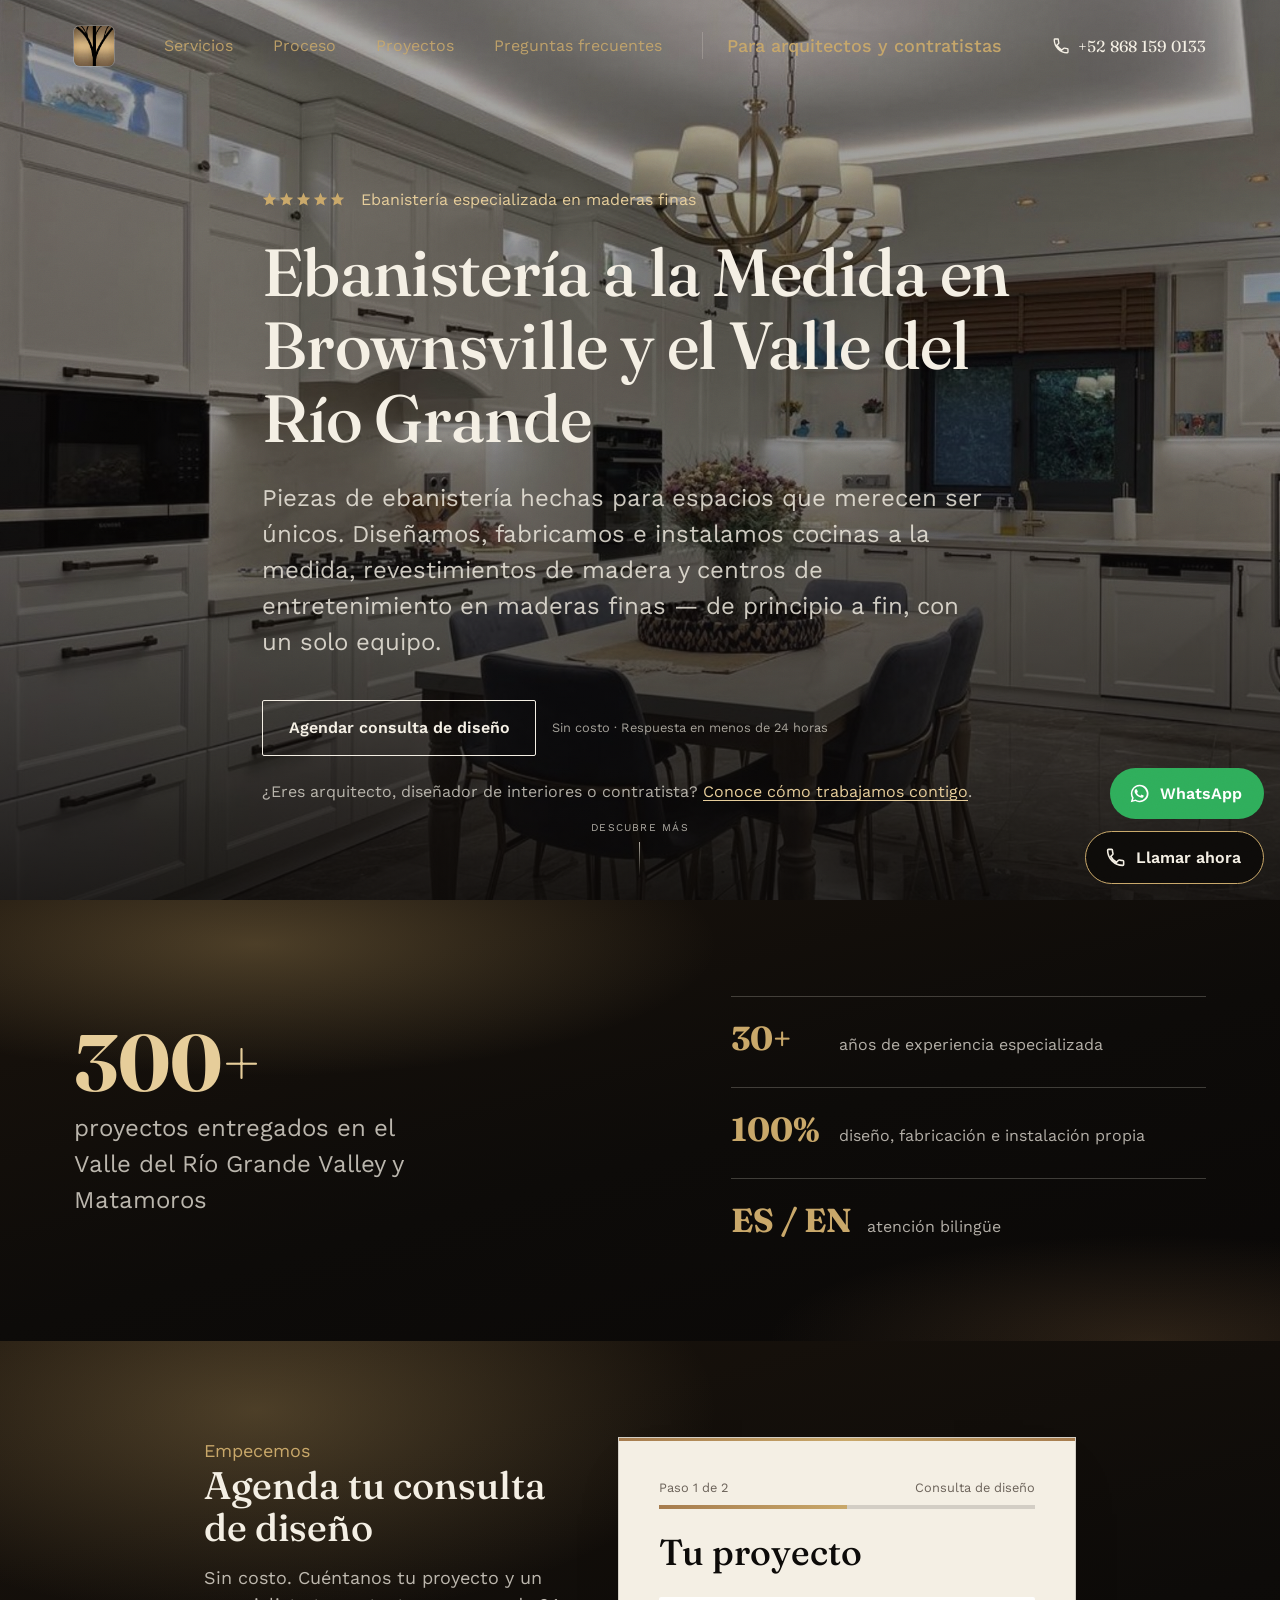
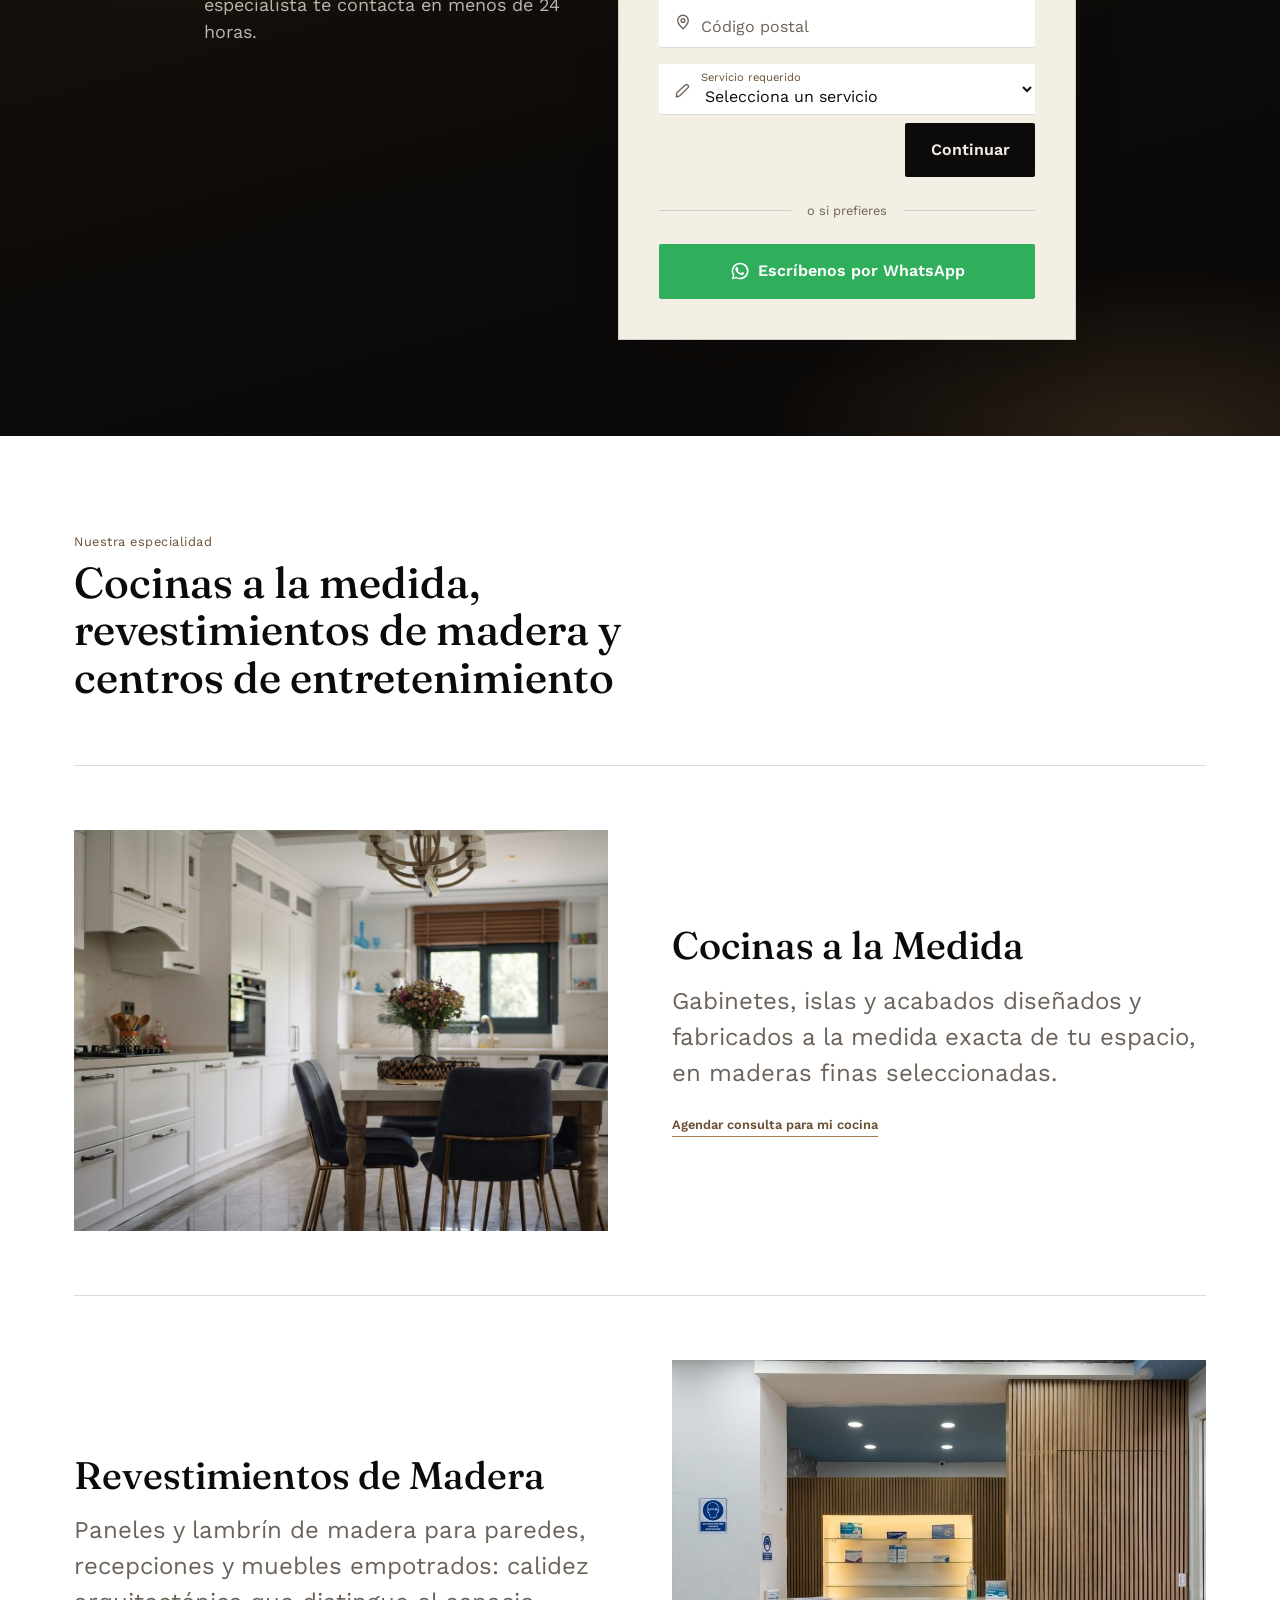
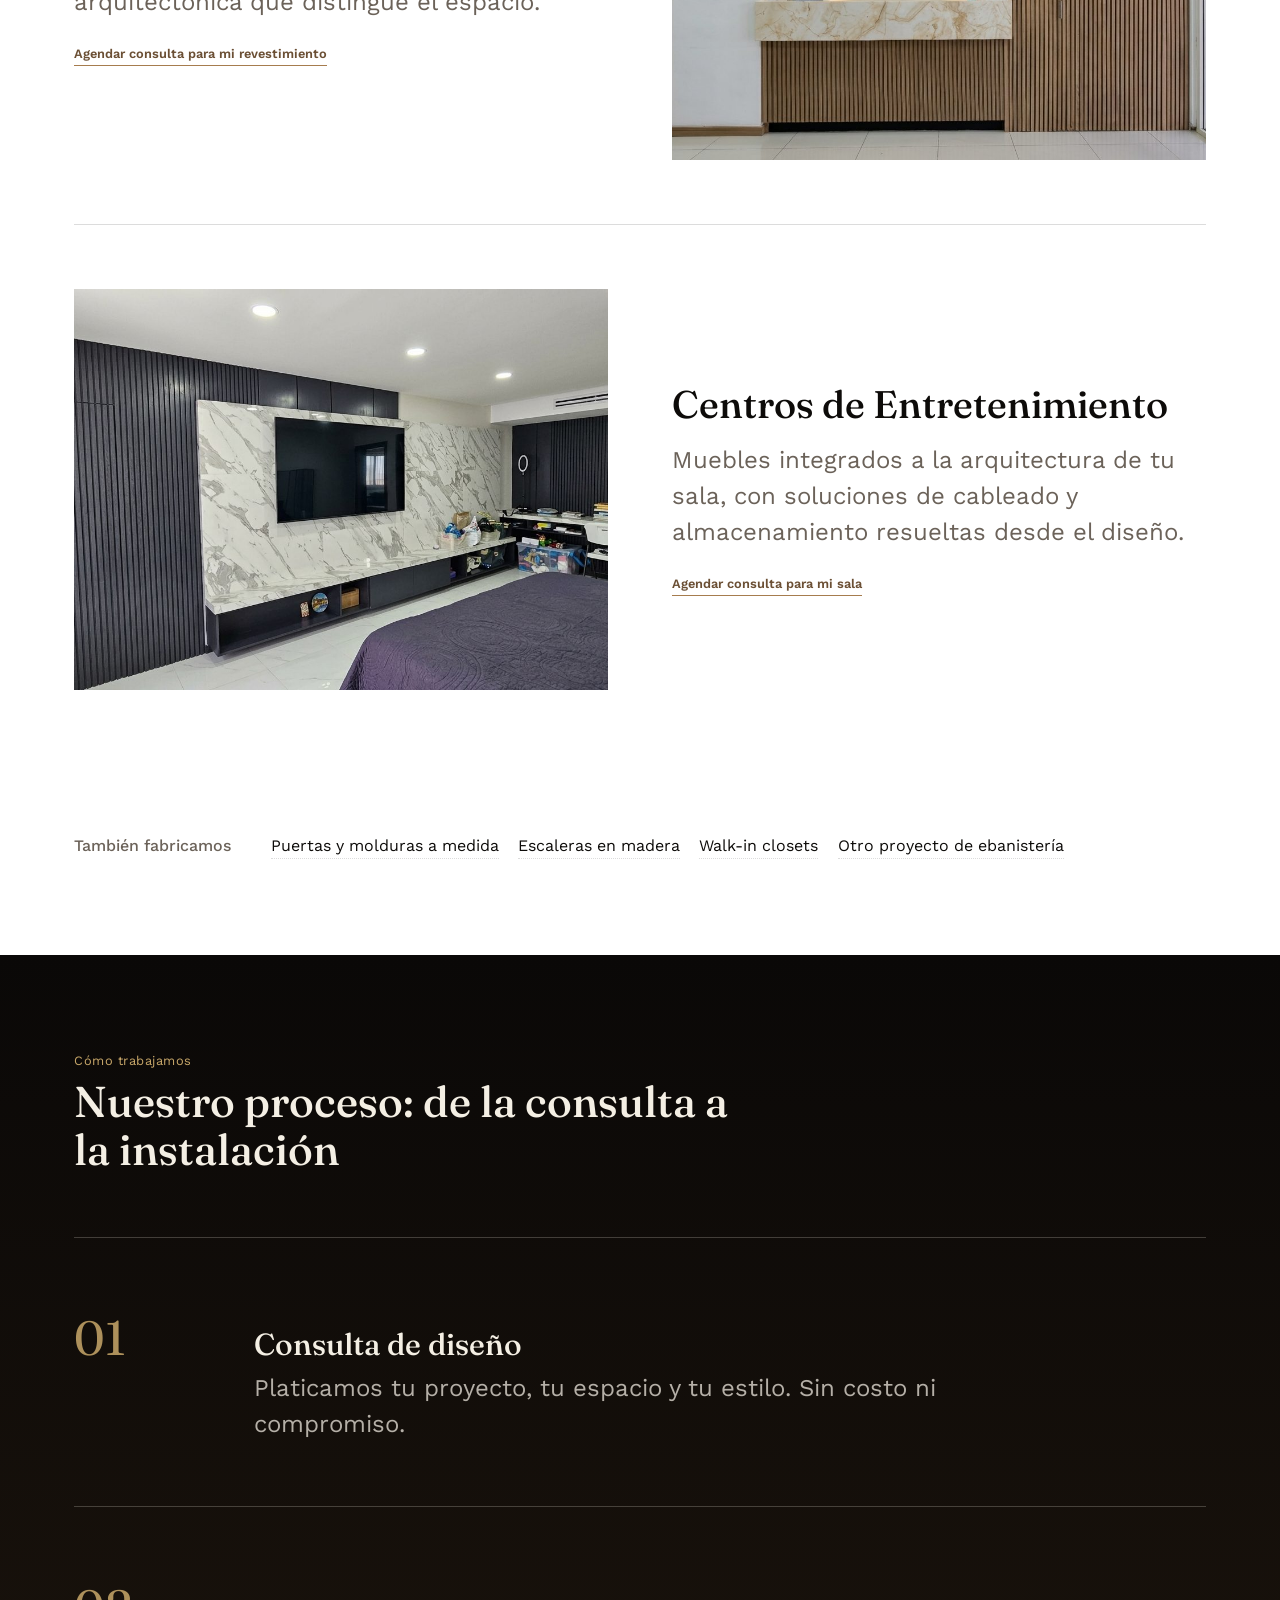
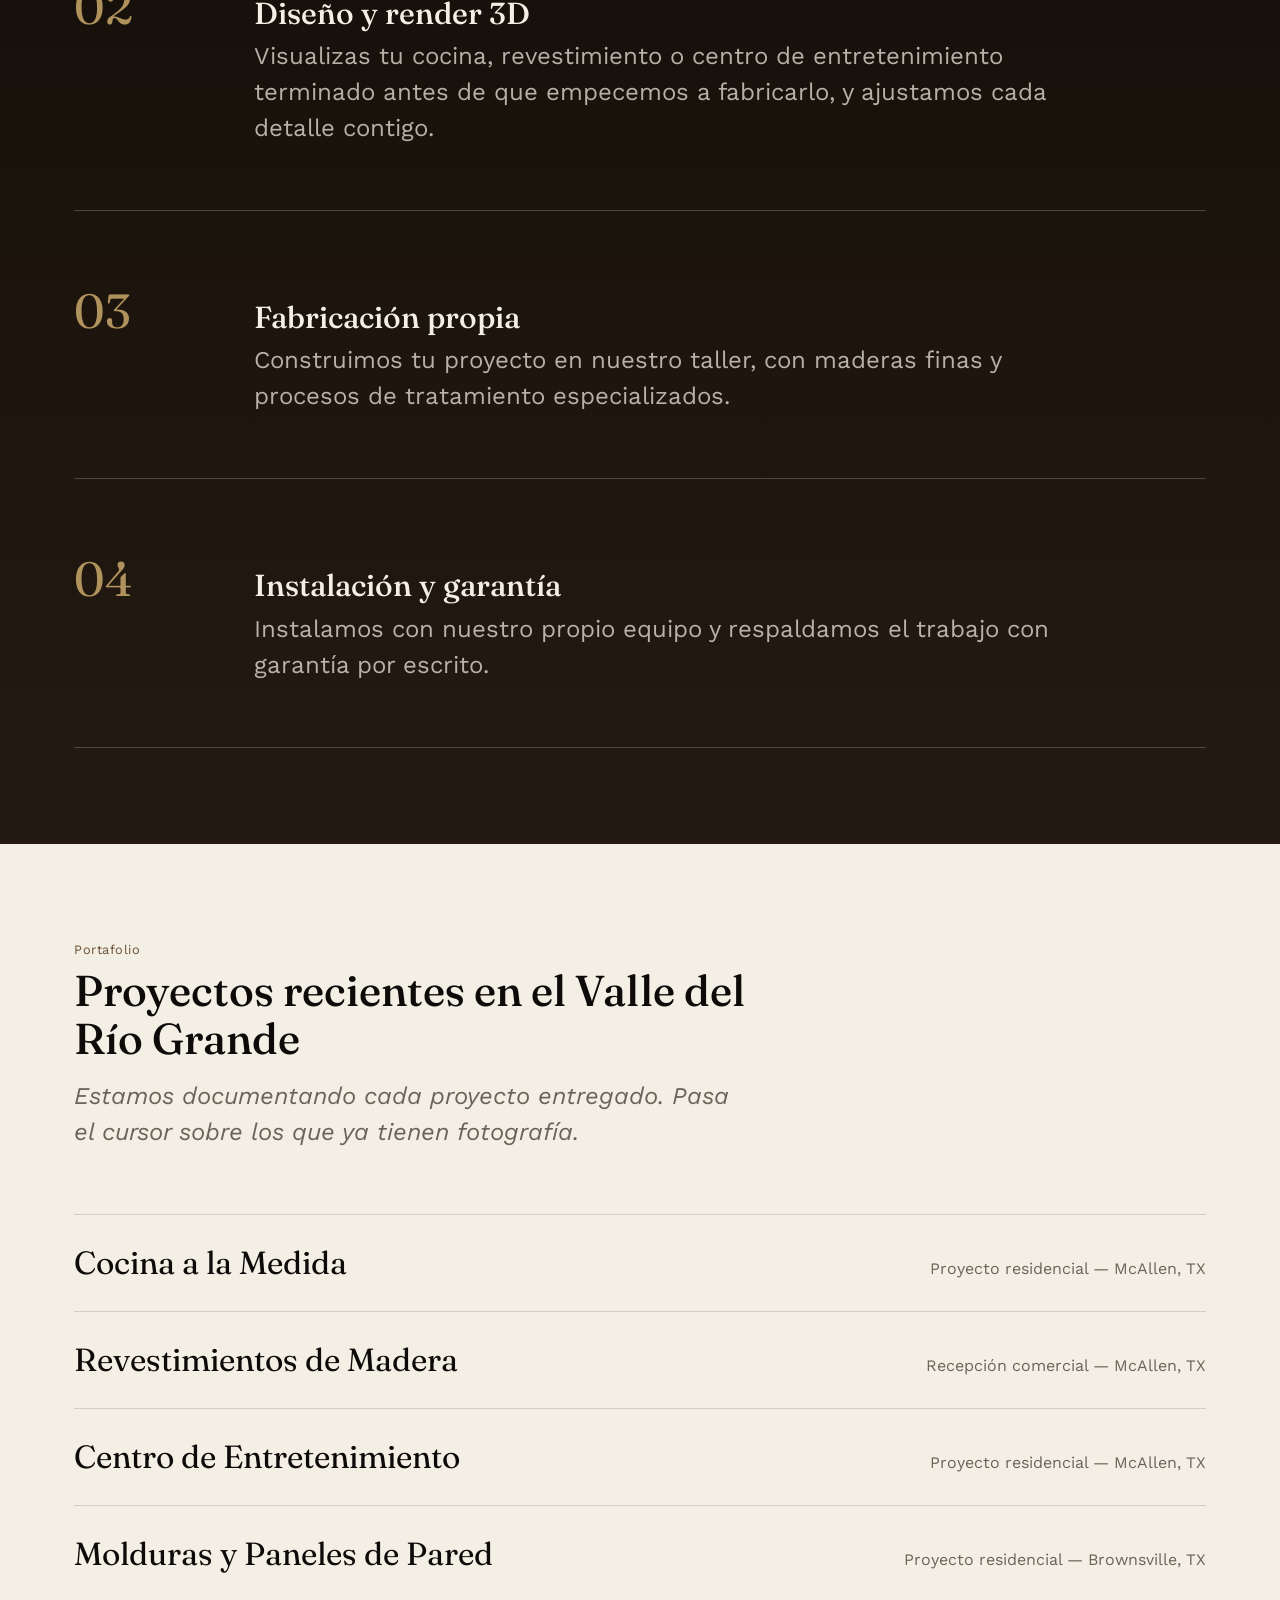
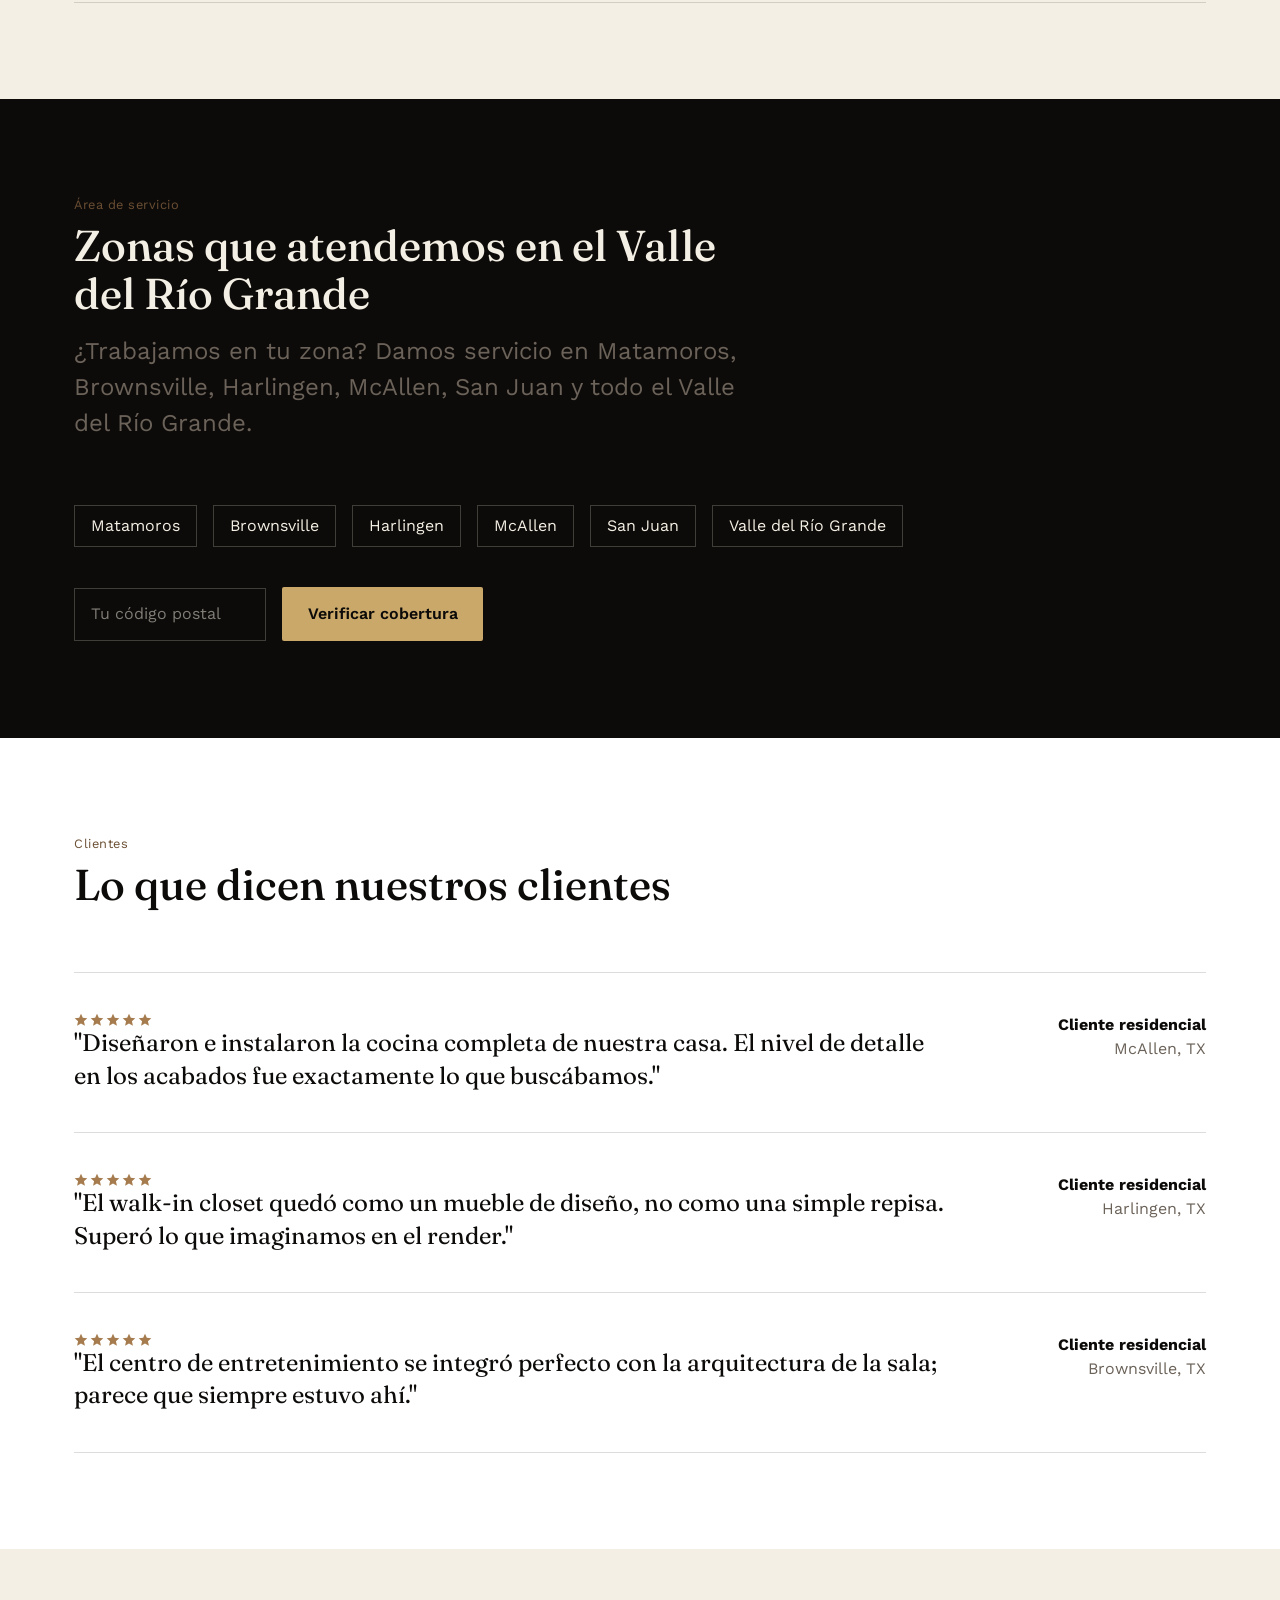
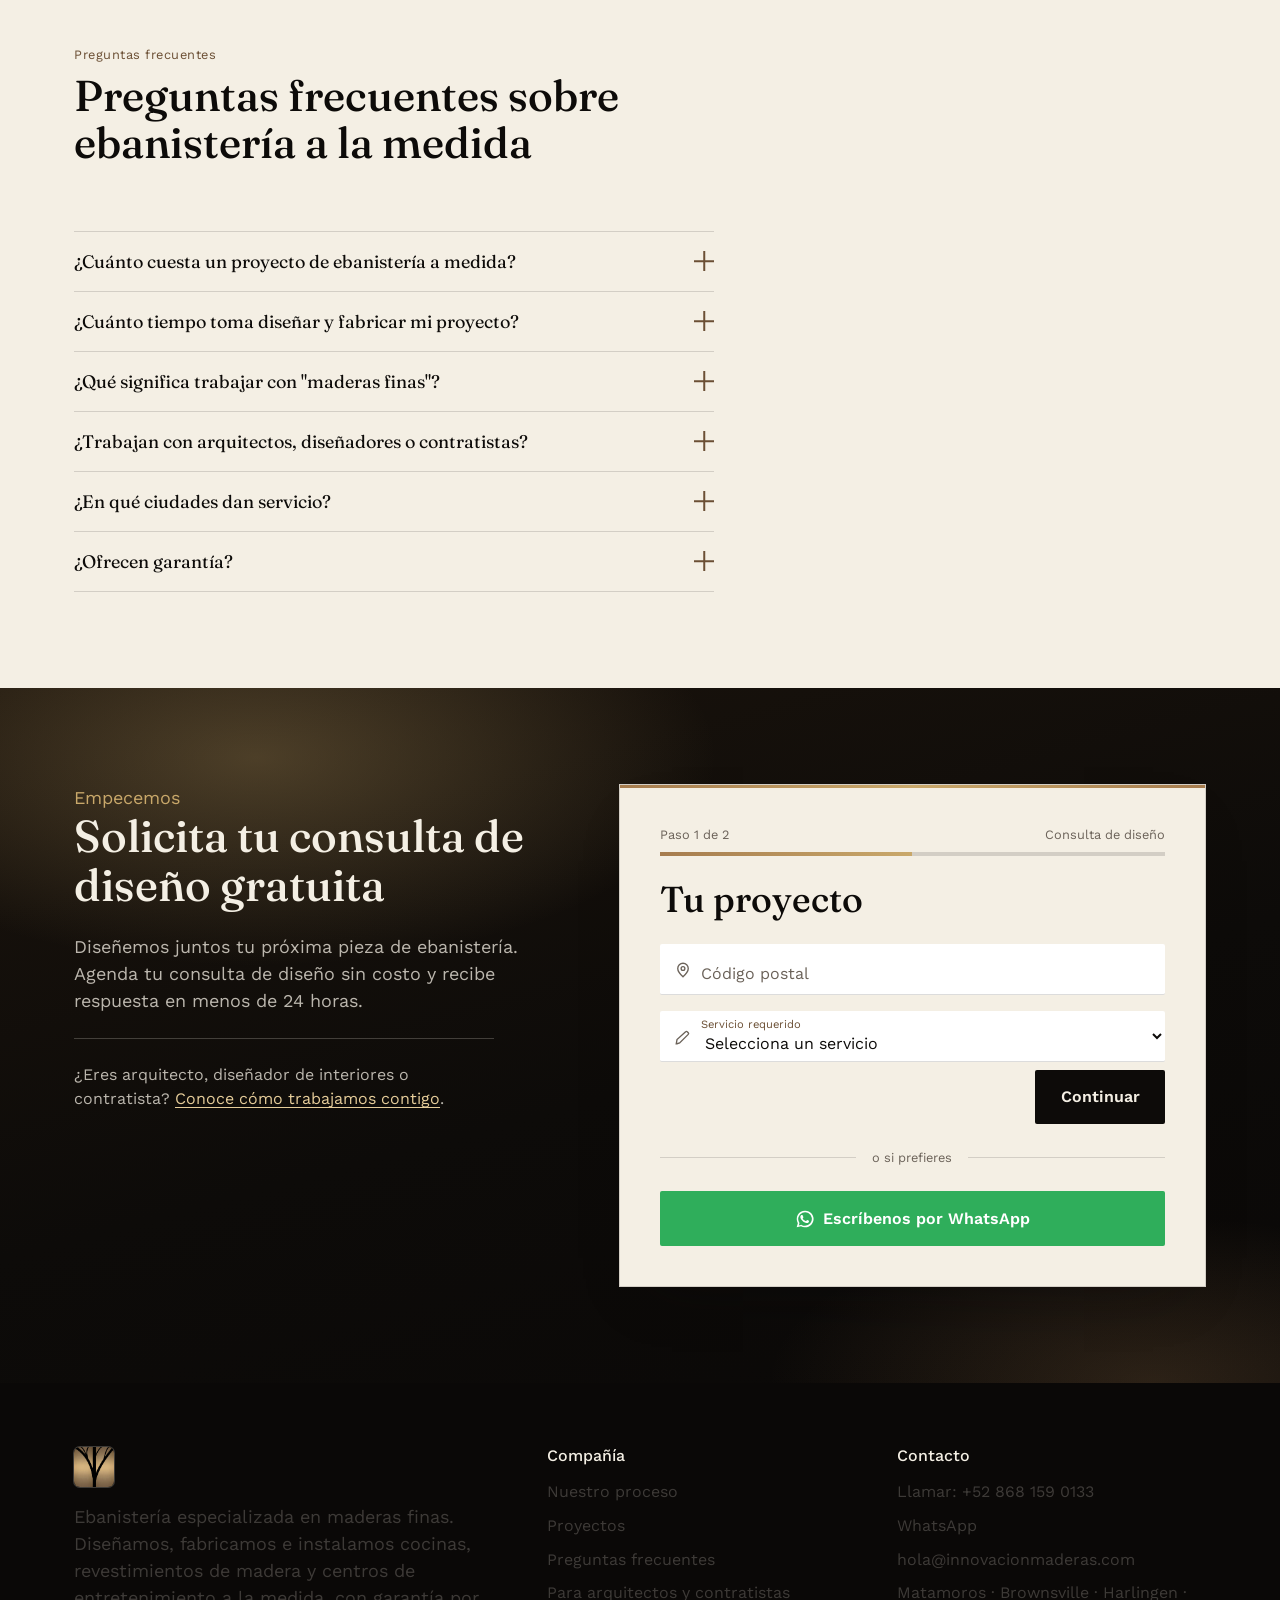
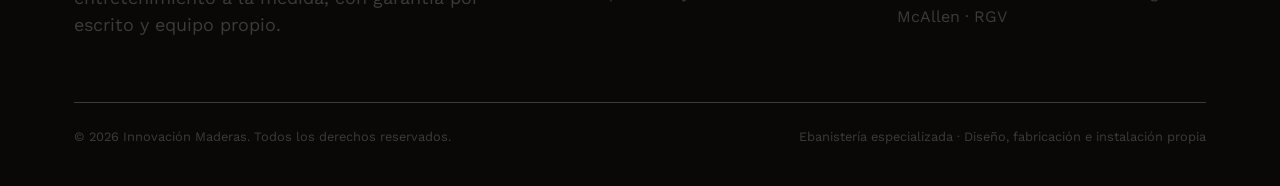
==== commit fdee3d5d: "Add files via upload v1 final" ====
--- a/index.html
+++ b/index.html
@@ -3,8 +3,8 @@
 <head>
   <meta charset="UTF-8" />
   <meta name="viewport" content="width=device-width, initial-scale=1.0" />
-  <title data-i18n-title="meta.home.title">Ebanistería a la Medida en Brownsville TX | Innovación Maderas</title>
-  <meta name="description" data-i18n-content="meta.home.description" content="Cocinas, revestimientos de madera y centros de entretenimiento en madera fina, diseñados y fabricados por Innovación Maderas. Servimos Matamoros, Brownsville, Harlingen y todo el Valle del Río Grande. Consulta de diseño sin costo." />
+  <title>Ebanistería a la Medida en Brownsville TX | Innovación Maderas</title>
+  <meta name="description" content="Cocinas, revestimientos de madera y centros de entretenimiento en madera fina, diseñados y fabricados por Innovación Maderas. Servimos Matamoros, Brownsville, Harlingen y todo el Valle del Río Grande. Consulta de diseño sin costo." />
   <link rel="canonical" href="https://www.innovacionmaderas.com/" />
   <!-- TODO: reemplazar por la URL real cuando el dominio esté conectado (ver Prioridad 1 del informe SEO) -->
 
@@ -12,7 +12,15 @@
   <link rel="preconnect" href="https://fonts.gstatic.com" crossorigin />
   <link href="https://fonts.googleapis.com/css2?family=Fraunces:opsz,wght@9..144,400;9..144,500;9..144,600&family=Work+Sans:wght@400;500;600&display=swap" rel="stylesheet" />
 
-  <link rel="icon" href="assets/images/logo/logo.png" />
+  <link rel="icon" href="assets/images/logo/favicon-32.png" sizes="32x32" />
+  <link rel="icon" href="assets/images/logo/favicon-16.png" sizes="16x16" />
+  <link rel="icon" href="assets/images/logo/icon-192.png" sizes="192x192" />
+  <link rel="apple-touch-icon" href="assets/images/logo/apple-touch-icon.png" />
+  <link rel="manifest" href="manifest.json" />
+  <meta name="theme-color" content="#0d0b09" />
+  <meta name="apple-mobile-web-app-capable" content="yes" />
+  <meta name="apple-mobile-web-app-status-bar-style" content="black-translucent" />
+  <meta name="apple-mobile-web-app-title" content="Innovación Maderas" />
   <link rel="stylesheet" href="assets/css/reset.css" />
   <link rel="stylesheet" href="assets/css/variables.css" />
   <link rel="stylesheet" href="assets/css/main.css" />
@@ -57,11 +65,11 @@
       <img class="logo" src="assets/images/logo/logo.png" alt="Innovación Maderas" />
 
       <nav class="main-nav" aria-label="Navegación principal">
-        <a href="#servicios" data-i18n="nav.servicios">Servicios</a>
-        <a href="#proceso" data-i18n="nav.proceso">Proceso</a>
-        <a href="#proyectos" data-i18n="nav.proyectos">Proyectos</a>
-        <a href="#preguntas" data-i18n="nav.preguntas">Preguntas frecuentes</a>
-        <a class="nav-pro" href="pages/profesionales.html" data-i18n="nav.pro">Para arquitectos y contratistas</a>
+        <a href="#servicios">Servicios</a>
+        <a href="#proceso">Proceso</a>
+        <a href="#proyectos">Proyectos</a>
+        <a href="#preguntas">Preguntas frecuentes</a>
+        <a class="nav-pro" href="pages/profesionales.html">Para arquitectos y contratistas</a>
       </nav>
 
       <div class="header-actions">
@@ -69,10 +77,7 @@
           <svg viewBox="0 0 24 24" fill="none" stroke="currentColor" stroke-width="1.8"><path d="M6.6 10.8c1.4 2.8 3.8 5.2 6.6 6.6l2.2-2.2c.3-.3.7-.4 1.1-.3 1.2.4 2.5.6 3.8.6.6 0 1 .4 1 1V20c0 .6-.4 1-1 1C10.9 21 3 13.1 3 3.7c0-.6.4-1 1-1h3.5c.6 0 1 .4 1 1 0 1.3.2 2.6.6 3.8.1.4 0 .8-.3 1.1L6.6 10.8z"/></svg>
           <span data-phone-display>(555) 123-4567</span>
         </a>
-        <button class="lang-toggle" type="button" data-lang-toggle aria-label="Cambiar idioma / Switch language" data-i18n-aria-label="nav.langToggle">
-          <span data-lang-option="es">ES</span><span class="lang-toggle__sep">/</span><span data-lang-option="en">EN</span>
-        </button>
-        <button class="nav-toggle" aria-label="Abrir menú" data-i18n-aria-label="nav.openMenu" aria-expanded="false">
+        <button class="nav-toggle" aria-label="Abrir menú" aria-expanded="false">
           <span></span><span></span><span></span>
         </button>
       </div>
@@ -80,14 +85,11 @@
   </header>
 
   <nav class="mobile-nav" aria-label="Navegación móvil">
-    <a href="#servicios" data-i18n="nav.servicios">Servicios</a>
-    <a href="#proceso" data-i18n="nav.proceso">Proceso</a>
-    <a href="#proyectos" data-i18n="nav.proyectos">Proyectos</a>
-    <a href="#preguntas" data-i18n="nav.preguntas">Preguntas frecuentes</a>
-    <a class="nav-pro" href="pages/profesionales.html" data-i18n="nav.pro">Para arquitectos y contratistas</a>
-    <button class="lang-toggle lang-toggle--mobile" type="button" data-lang-toggle aria-label="Cambiar idioma / Switch language" data-i18n-aria-label="nav.langToggle">
-      <span data-lang-option="es">ES</span><span class="lang-toggle__sep">/</span><span data-lang-option="en">EN</span>
-    </button>
+    <a href="#servicios">Servicios</a>
+    <a href="#proceso">Proceso</a>
+    <a href="#proyectos">Proyectos</a>
+    <a href="#preguntas">Preguntas frecuentes</a>
+    <a class="nav-pro" href="pages/profesionales.html">Para arquitectos y contratistas</a>
   </nav>
 
   <main>
@@ -109,25 +111,30 @@
               <svg viewBox="0 0 20 20"><path d="M10 1l2.6 5.9 6.4.6-4.8 4.3 1.4 6.3L10 15l-5.6 3.1L5.8 11.8 1 7.5l6.4-.6L10 1z"/></svg>
               <svg viewBox="0 0 20 20"><path d="M10 1l2.6 5.9 6.4.6-4.8 4.3 1.4 6.3L10 15l-5.6 3.1L5.8 11.8 1 7.5l6.4-.6L10 1z"/></svg>
             </span>
-            <span data-i18n="hero.eyebrow">Ebanistería especializada en maderas finas</span>
-          </div>
-
-          <h1 data-i18n="hero.h1">Ebanistería a la Medida en Brownsville y el Valle del Río Grande</h1>
-          <p class="lede" data-i18n="hero.lede">Piezas de ebanistería hechas para espacios que merecen ser únicos. Diseñamos, fabricamos e instalamos cocinas a la medida, revestimientos de madera y centros de entretenimiento en maderas finas — de principio a fin, con un solo equipo.</p>
+            <span>Ebanistería especializada en maderas finas</span>
+          </div>
+
+          <h1>Ebanistería a la Medida en Brownsville y el Valle del Río Grande</h1>
+          <p class="lede">
+            Piezas de ebanistería hechas para espacios que merecen ser únicos.
+            Diseñamos, fabricamos e instalamos cocinas a la medida,
+            revestimientos de madera y centros de entretenimiento en maderas
+            finas — de principio a fin, con un solo equipo.
+          </p>
         </div>
 
         <div class="hero__actions">
-          <a href="#cotizar-top" class="btn btn--outline" data-i18n="hero.cta">Agendar consulta de diseño</a>
-          <span class="hint" data-i18n="hero.hint">Sin costo · Respuesta en menos de 24 horas</span>
+          <a href="#cotizar-top" class="btn btn--outline">Agendar consulta de diseño</a>
+          <span class="hint">Sin costo · Respuesta en menos de 24 horas</span>
         </div>
 
         <p class="hero__pro-link">
-          <span data-i18n="hero.proQuestion">¿Eres arquitecto, diseñador de interiores o contratista?</span>
-          <a href="pages/profesionales.html" data-i18n="cta.proLink">Conoce cómo trabajamos contigo</a>.
+          ¿Eres arquitecto, diseñador de interiores o contratista?
+          <a href="pages/profesionales.html">Conoce cómo trabajamos contigo</a>.
         </p>
       </div>
 
-      <span class="scroll-cue" data-i18n="hero.scrollCue">Descubre más</span>
+      <span class="scroll-cue">Descubre más</span>
     </section>
 
     <!-- ================= CREDENCIALES (asimétrico) ================= -->
@@ -135,12 +142,12 @@
       <div class="container">
         <div class="stat--lead">
           <strong data-count-to="300" data-suffix="+">0+</strong>
-          <span data-i18n="stats.lead">proyectos entregados en el Valle del Río Grande Valley y Matamoros</span>
+          <span>proyectos entregados en el Valle del Río Grande Valley y Matamoros</span>
         </div>
         <div class="stats-minor">
-          <div class="stat-minor"><strong data-count-to="30" data-suffix="+">0+</strong><span data-i18n="stats.years">años de experiencia especializada</span></div>
-          <div class="stat-minor"><strong data-count-to="100" data-suffix="%">0%</strong><span data-i18n="stats.inhouse">diseño, fabricación e instalación propia</span></div>
-          <div class="stat-minor"><strong>ES / EN</strong><span data-i18n="stats.bilingual">atención bilingüe</span></div>
+          <div class="stat-minor"><strong data-count-to="30" data-suffix="+">0+</strong><span>años de experiencia especializada</span></div>
+          <div class="stat-minor"><strong data-count-to="100" data-suffix="%">0%</strong><span>diseño, fabricación e instalación propia</span></div>
+          <div class="stat-minor"><strong>ES / EN</strong><span>atención bilingüe</span></div>
         </div>
       </div>
     </section>
@@ -149,16 +156,16 @@
     <section class="section quick-consult" id="cotizar-top">
       <div class="container quick-consult__container">
         <div class="quick-consult__intro">
-          <span class="eyebrow" style="color:var(--color-gold);" data-i18n="cta.eyebrowStart">Empecemos</span>
-          <h2 data-i18n="quickConsult.h2">Agenda tu consulta de diseño</h2>
-          <p data-i18n="quickConsult.p">Sin costo. Cuéntanos tu proyecto y un especialista te contacta en menos de 24 horas.</p>
+          <span class="eyebrow" style="color:var(--color-gold);">Empecemos</span>
+          <h2>Agenda tu consulta de diseño</h2>
+          <p>Sin costo. Cuéntanos tu proyecto y un especialista te contacta en menos de 24 horas.</p>
         </div>
 
         <div class="lead-card" id="cotizar-top-card">
           <div class="form-progress">
             <div class="form-progress__label">
               <span data-progress-label>Paso 1 de 2</span>
-              <span data-i18n="form.progress.consulta">Consulta de diseño</span>
+              <span>Consulta de diseño</span>
             </div>
             <div class="form-progress__track"><div class="form-progress__fill"></div></div>
           </div>
@@ -167,74 +174,74 @@
             <div class="form-steps">
 
               <div class="form-step" data-step="1">
-                <h3 class="form-step__title" data-i18n="form.step1.title">Tu proyecto</h3>
+                <h3 class="form-step__title">Tu proyecto</h3>
 
                 <div class="field">
                   <svg class="field__icon" viewBox="0 0 24 24" fill="none" stroke="currentColor" stroke-width="1.8"><path d="M12 21s-7-6.2-7-11a7 7 0 0 1 14 0c0 4.8-7 11-7 11z"/><circle cx="12" cy="10" r="2.5"/></svg>
                   <input type="text" id="zipcode-top" name="zipcode" placeholder=" " inputmode="numeric" maxlength="5" required autocomplete="postal-code" />
-                  <label for="zipcode-top" data-i18n="form.zipcode.label">Código postal</label>
+                  <label for="zipcode-top">Código postal</label>
                   <svg class="field__check" viewBox="0 0 24 24" fill="none" stroke="currentColor" stroke-width="2.4"><path d="M4 12l6 6L20 6"/></svg>
                 </div>
 
                 <div class="field field--select" style="margin-top: var(--space-2);">
                   <svg class="field__icon" viewBox="0 0 24 24" fill="none" stroke="currentColor" stroke-width="1.8"><path d="M4 21l3.5-1L19 8.5a1.5 1.5 0 0 0 0-2.1l-1.4-1.4a1.5 1.5 0 0 0-2.1 0L4 15.5 3 21z"/></svg>
                   <select id="servicio-top" name="servicio" required>
-                    <option value="" selected disabled data-i18n="form.servicio.placeholder">Selecciona un servicio</option>
-                    <option value="Cocinas a la Medida" data-i18n="form.opt.cocinas">Cocinas a la Medida</option>
-                    <option value="Walk-in Closets" data-i18n="form.opt.closets">Walk-in Closets</option>
-                    <option value="Centros de Entretenimiento" data-i18n="form.opt.entretenimiento">Centros de Entretenimiento</option>
-                    <option value="Puertas y Molduras" data-i18n="form.opt.puertas">Puertas y Molduras</option>
-                    <option value="Escaleras" data-i18n="form.opt.escaleras">Escaleras</option>
-                    <option value="Revestimientos de Madera" data-i18n="form.opt.revestimientos">Revestimientos de Madera</option>
-                    <option value="Otro proyecto de ebanistería" data-i18n="form.opt.otro">Otro proyecto de ebanistería</option>
+                    <option value="" selected disabled>Selecciona un servicio</option>
+                    <option value="Cocinas a la Medida">Cocinas a la Medida</option>
+                    <option value="Walk-in Closets">Walk-in Closets</option>
+                    <option value="Centros de Entretenimiento">Centros de Entretenimiento</option>
+                    <option value="Puertas y Molduras">Puertas y Molduras</option>
+                    <option value="Escaleras">Escaleras</option>
+                    <option value="Revestimientos de Madera">Revestimientos de Madera</option>
+                    <option value="Otro proyecto de ebanistería">Otro proyecto de ebanistería</option>
                   </select>
-                  <label for="servicio-top" data-i18n="form.servicio.label">Servicio requerido</label>
+                  <label for="servicio-top">Servicio requerido</label>
                 </div>
 
                 <div class="form-nav" style="justify-content:flex-end;">
-                  <button type="button" class="btn btn--primary" data-step-next data-i18n="form.continue">Continuar</button>
+                  <button type="button" class="btn btn--primary" data-step-next>Continuar</button>
                 </div>
               </div>
 
               <div class="form-step" data-step="2">
-                <h3 class="form-step__title" data-i18n="form.step2.title">Acerca de ti</h3>
+                <h3 class="form-step__title">Acerca de ti</h3>
 
                 <div class="field">
                   <svg class="field__icon" viewBox="0 0 24 24" fill="none" stroke="currentColor" stroke-width="1.8"><circle cx="12" cy="8" r="4"/><path d="M4 21v-1a8 8 0 0 1 16 0v1"/></svg>
                   <input type="text" id="nombre-top" name="nombre" placeholder=" " required autocomplete="name" />
-                  <label for="nombre-top" data-i18n="form.nombre.label">Nombre completo</label>
+                  <label for="nombre-top">Nombre completo</label>
                   <svg class="field__check" viewBox="0 0 24 24" fill="none" stroke="currentColor" stroke-width="2.4"><path d="M4 12l6 6L20 6"/></svg>
                 </div>
 
                 <div class="field" style="margin-top: var(--space-2);">
                   <svg class="field__icon" viewBox="0 0 24 24" fill="none" stroke="currentColor" stroke-width="1.8"><path d="M6.6 10.8c1.4 2.8 3.8 5.2 6.6 6.6l2.2-2.2c.3-.3.7-.4 1.1-.3 1.2.4 2.5.6 3.8.6.6 0 1 .4 1 1V20c0 .6-.4 1-1 1C10.9 21 3 13.1 3 3.7c0-.6.4-1 1-1h3.5c.6 0 1 .4 1 1 0 1.3.2 2.6.6 3.8.1.4 0 .8-.3 1.1L6.6 10.8z"/></svg>
                   <input type="tel" id="telefono-top" name="telefono" placeholder=" " required autocomplete="tel" />
-                  <label for="telefono-top" data-i18n="form.telefono.label">Teléfono</label>
+                  <label for="telefono-top">Teléfono</label>
                   <svg class="field__check" viewBox="0 0 24 24" fill="none" stroke="currentColor" stroke-width="2.4"><path d="M4 12l6 6L20 6"/></svg>
                 </div>
 
                 <div class="field" style="margin-top: var(--space-2);">
                   <svg class="field__icon" viewBox="0 0 24 24" fill="none" stroke="currentColor" stroke-width="1.8"><rect x="3" y="5" width="18" height="14" rx="1"/><path d="M3 7l9 6 9-6"/></svg>
                   <input type="email" id="email-top" name="email" placeholder=" " required autocomplete="email" />
-                  <label for="email-top" data-i18n="form.email.label">Correo electrónico</label>
+                  <label for="email-top">Correo electrónico</label>
                   <svg class="field__check" viewBox="0 0 24 24" fill="none" stroke="currentColor" stroke-width="2.4"><path d="M4 12l6 6L20 6"/></svg>
                 </div>
 
                 <div class="form-nav">
-                  <button type="button" class="btn btn--ghost" data-step-back data-i18n="form.back">Atrás</button>
-                  <button type="submit" class="btn btn--primary" data-i18n="form.submit.consulta">Solicitar consulta de diseño</button>
-                </div>
-                <p class="lead-form__note" data-i18n="form.note">No compartimos tu información con terceros.</p>
+                  <button type="button" class="btn btn--ghost" data-step-back>Atrás</button>
+                  <button type="submit" class="btn btn--primary">Solicitar consulta de diseño</button>
+                </div>
+                <p class="lead-form__note">No compartimos tu información con terceros.</p>
               </div>
 
             </div>
           </form>
 
-          <div class="lead-card__divider" data-i18n="form.divider">o si prefieres</div>
+          <div class="lead-card__divider">o si prefieres</div>
 
           <a class="btn btn--whatsapp" data-whatsapp-link href="#" target="_blank" rel="noopener">
             <svg viewBox="0 0 24 24" fill="currentColor"><path d="M12 2a10 10 0 0 0-8.6 15L2 22l5.2-1.4A10 10 0 1 0 12 2zm0 18.2a8.1 8.1 0 0 1-4.1-1.1l-.3-.2-3 .8.8-2.9-.2-.3A8.2 8.2 0 1 1 12 20.2zm4.5-6.1c-.2-.1-1.5-.7-1.7-.8-.2-.1-.4-.1-.6.1s-.7.8-.9 1c-.2.2-.3.2-.6.1a6.7 6.7 0 0 1-2-1.2 7.4 7.4 0 0 1-1.4-1.7c-.1-.2 0-.4.1-.5l.4-.5c.1-.2.2-.3.2-.5.1-.2 0-.4 0-.5s-.6-1.5-.9-2c-.2-.5-.4-.4-.6-.4h-.5c-.2 0-.5.1-.7.3a2.9 2.9 0 0 0-.9 2.1c0 1.2.9 2.4 1 2.6.1.2 1.8 2.8 4.4 3.9.6.3 1.1.4 1.5.6.6.2 1.1.2 1.6.1.5-.1 1.5-.6 1.7-1.2.2-.6.2-1.1.1-1.2 0-.1-.2-.2-.5-.3z"/></svg>
-            <span data-i18n="form.whatsapp">Escríbenos por WhatsApp</span>
+            Escríbenos por WhatsApp
           </a>
         </div>
       </div>
@@ -244,8 +251,8 @@
     <section class="section services-section" id="servicios">
       <div class="container">
         <div class="section-head">
-          <span class="eyebrow" data-i18n="services.eyebrow">Nuestra especialidad</span>
-          <h2 data-i18n="services.h2">Cocinas a la medida, revestimientos de madera y centros de entretenimiento</h2>
+          <span class="eyebrow">Nuestra especialidad</span>
+          <h2>Cocinas a la medida, revestimientos de madera y centros de entretenimiento</h2>
         </div>
 
         <div class="service-row" data-service-value="Cocinas a la Medida">
@@ -253,9 +260,9 @@
             <img src="assets/images/content/cocina-a-la-medida-mcallen-tx.jpg" alt="Cocina a la medida fabricada por Innovación Maderas en McAllen, TX" loading="lazy" />
           </div>
           <div class="service-row__body">
-            <h3 data-i18n="service.cocinas.h3">Cocinas a la Medida</h3>
-            <p data-i18n="service.cocinas.p">Gabinetes, islas y acabados diseñados y fabricados a la medida exacta de tu espacio, en maderas finas seleccionadas.</p>
-            <span class="service-row__cta" data-i18n="service.cocinas.cta">Agendar consulta para mi cocina</span>
+            <h3>Cocinas a la Medida</h3>
+            <p>Gabinetes, islas y acabados diseñados y fabricados a la medida exacta de tu espacio, en maderas finas seleccionadas.</p>
+            <span class="service-row__cta">Agendar consulta para mi cocina</span>
           </div>
         </div>
 
@@ -264,9 +271,9 @@
             <img src="assets/images/content/revestimientos-madera-lobby-mcallen-tx.jpg" alt="Revestimiento de madera en lambrín fabricado por Innovación Maderas en McAllen, TX" loading="lazy" />
           </div>
           <div class="service-row__body">
-            <h3 data-i18n="service.revestimientos.h3">Revestimientos de Madera</h3>
-            <p data-i18n="service.revestimientos.p">Paneles y lambrín de madera para paredes, recepciones y muebles empotrados: calidez arquitectónica que distingue el espacio.</p>
-            <span class="service-row__cta" data-i18n="service.revestimientos.cta">Agendar consulta para mi revestimiento</span>
+            <h3>Revestimientos de Madera</h3>
+            <p>Paneles y lambrín de madera para paredes, recepciones y muebles empotrados: calidez arquitectónica que distingue el espacio.</p>
+            <span class="service-row__cta">Agendar consulta para mi revestimiento</span>
           </div>
         </div>
 
@@ -275,19 +282,19 @@
             <img src="assets/images/content/centro-entretenimiento-mcallen-tx.jpg" alt="Centro de entretenimiento a la medida fabricado por Innovación Maderas en McAllen, TX" loading="lazy" />
           </div>
           <div class="service-row__body">
-            <h3 data-i18n="service.entretenimiento.h3">Centros de Entretenimiento</h3>
-            <p data-i18n="service.entretenimiento.p">Muebles integrados a la arquitectura de tu sala, con soluciones de cableado y almacenamiento resueltas desde el diseño.</p>
-            <span class="service-row__cta" data-i18n="service.entretenimiento.cta">Agendar consulta para mi sala</span>
+            <h3>Centros de Entretenimiento</h3>
+            <p>Muebles integrados a la arquitectura de tu sala, con soluciones de cableado y almacenamiento resueltas desde el diseño.</p>
+            <span class="service-row__cta">Agendar consulta para mi sala</span>
           </div>
         </div>
 
         <div class="services-catalog">
-          <h4 data-i18n="services.catalog.h4">También fabricamos</h4>
+          <h4>También fabricamos</h4>
           <ul>
-            <li><button type="button" data-service-value="Puertas y Molduras" data-i18n="services.catalog.puertas">Puertas y molduras a medida</button></li>
-            <li><button type="button" data-service-value="Escaleras" data-i18n="services.catalog.escaleras">Escaleras en madera</button></li>
-            <li><button type="button" data-service-value="Walk-in Closets" data-i18n="services.catalog.closets">Walk-in closets</button></li>
-            <li><button type="button" data-service-value="Otro proyecto de ebanistería" data-i18n="services.catalog.otro">Otro proyecto de ebanistería</button></li>
+            <li><button type="button" data-service-value="Puertas y Molduras">Puertas y molduras a medida</button></li>
+            <li><button type="button" data-service-value="Escaleras">Escaleras en madera</button></li>
+            <li><button type="button" data-service-value="Walk-in Closets">Walk-in closets</button></li>
+            <li><button type="button" data-service-value="Otro proyecto de ebanistería">Otro proyecto de ebanistería</button></li>
           </ul>
         </div>
       </div>
@@ -297,37 +304,37 @@
     <section class="section process-section on-dark" id="proceso">
       <div class="container">
         <div class="section-head">
-          <span class="eyebrow" data-i18n="process.eyebrow">Cómo trabajamos</span>
-          <h2 data-i18n="process.h2">Nuestro proceso: de la consulta a la instalación</h2>
+          <span class="eyebrow">Cómo trabajamos</span>
+          <h2>Nuestro proceso: de la consulta a la instalación</h2>
         </div>
 
         <div class="process-list">
           <div class="process-step">
             <span class="process-step__index">01</span>
             <div>
-              <h3 data-i18n="process.step1.h3">Consulta de diseño</h3>
-              <p data-i18n="process.step1.p">Platicamos tu proyecto, tu espacio y tu estilo. Sin costo ni compromiso.</p>
+              <h3>Consulta de diseño</h3>
+              <p>Platicamos tu proyecto, tu espacio y tu estilo. Sin costo ni compromiso.</p>
             </div>
           </div>
           <div class="process-step">
             <span class="process-step__index">02</span>
             <div>
-              <h3 data-i18n="process.step2.h3">Diseño y render 3D</h3>
-              <p data-i18n="process.step2.p">Visualizas tu cocina, revestimiento o centro de entretenimiento terminado antes de que empecemos a fabricarlo, y ajustamos cada detalle contigo.</p>
+              <h3>Diseño y render 3D</h3>
+              <p>Visualizas tu cocina, revestimiento o centro de entretenimiento terminado antes de que empecemos a fabricarlo, y ajustamos cada detalle contigo.</p>
             </div>
           </div>
           <div class="process-step">
             <span class="process-step__index">03</span>
             <div>
-              <h3 data-i18n="process.step3.h3">Fabricación propia</h3>
-              <p data-i18n="process.step3.p">Construimos tu proyecto en nuestro taller, con maderas finas y procesos de tratamiento especializados.</p>
+              <h3>Fabricación propia</h3>
+              <p>Construimos tu proyecto en nuestro taller, con maderas finas y procesos de tratamiento especializados.</p>
             </div>
           </div>
           <div class="process-step">
             <span class="process-step__index">04</span>
             <div>
-              <h3 data-i18n="process.step4.h3">Instalación y garantía</h3>
-              <p data-i18n="process.step4.p">Instalamos con nuestro propio equipo y respaldamos el trabajo con garantía por escrito.</p>
+              <h3>Instalación y garantía</h3>
+              <p>Instalamos con nuestro propio equipo y respaldamos el trabajo con garantía por escrito.</p>
             </div>
           </div>
         </div>
@@ -338,36 +345,36 @@
     <section class="section portfolio-section" id="proyectos">
       <div class="container">
         <div class="section-head">
-          <span class="eyebrow" data-i18n="portfolio.eyebrow">Portafolio</span>
-          <h2 data-i18n="portfolio.h2">Proyectos recientes en el Valle del Río Grande</h2>
-          <p class="portfolio-note" data-i18n="portfolio.note">Estamos documentando cada proyecto entregado. Pasa el cursor sobre los que ya tienen fotografía.</p>
+          <span class="eyebrow">Portafolio</span>
+          <h2>Proyectos recientes en el Valle del Río Grande</h2>
+          <p class="portfolio-note">Estamos documentando cada proyecto entregado. Pasa el cursor sobre los que ya tienen fotografía.</p>
         </div>
 
         <div class="portfolio-index">
           <div class="portfolio-entry portfolio-entry--has-photo">
-            <span class="portfolio-entry__name" data-i18n="portfolio.entry1.name">Cocina a la Medida</span>
-            <span class="portfolio-entry__meta" data-i18n="portfolio.entry1.meta">Proyecto residencial — McAllen, TX</span>
+            <span class="portfolio-entry__name">Cocina a la Medida</span>
+            <span class="portfolio-entry__meta">Proyecto residencial — McAllen, TX</span>
             <div class="portfolio-entry__thumb">
               <img src="assets/images/content/cocina-a-la-medida-matamoros-brownsville-tx.jpg" alt="Cocina a la medida entregada por Innovación Maderas en el Valle del Río Grande" loading="lazy" />
             </div>
           </div>
           <div class="portfolio-entry portfolio-entry--has-photo">
-            <span class="portfolio-entry__name" data-i18n="portfolio.entry2.name">Revestimientos de Madera</span>
-            <span class="portfolio-entry__meta" data-i18n="portfolio.entry2.meta">Recepción comercial — McAllen, TX</span>
+            <span class="portfolio-entry__name">Revestimientos de Madera</span>
+            <span class="portfolio-entry__meta">Recepción comercial — McAllen, TX</span>
             <div class="portfolio-entry__thumb">
               <img src="assets/images/content/revestimientos-madera-lobby-mcallen-tx.jpg" alt="Revestimiento de madera en recepción comercial fabricado por Innovación Maderas en McAllen, TX" loading="lazy" />
             </div>
           </div>
           <div class="portfolio-entry portfolio-entry--has-photo">
-            <span class="portfolio-entry__name" data-i18n="portfolio.entry3.name">Centro de Entretenimiento</span>
-            <span class="portfolio-entry__meta" data-i18n="portfolio.entry3.meta">Proyecto residencial — McAllen, TX</span>
+            <span class="portfolio-entry__name">Centro de Entretenimiento</span>
+            <span class="portfolio-entry__meta">Proyecto residencial — McAllen, TX</span>
             <div class="portfolio-entry__thumb">
               <img src="assets/images/content/centro-entretenimiento-mcallen-tx.jpg" alt="Centro de entretenimiento a la medida fabricado por Innovación Maderas en McAllen, TX" loading="lazy" />
             </div>
           </div>
           <div class="portfolio-entry portfolio-entry--has-photo">
-            <span class="portfolio-entry__name" data-i18n="portfolio.entry4.name">Molduras y Paneles de Pared</span>
-            <span class="portfolio-entry__meta" data-i18n="portfolio.entry4.meta">Proyecto residencial — Brownsville, TX</span>
+            <span class="portfolio-entry__name">Molduras y Paneles de Pared</span>
+            <span class="portfolio-entry__meta">Proyecto residencial — Brownsville, TX</span>
             <div class="portfolio-entry__thumb">
               <img src="assets/images/content/molduras-pared-brownsville-tx.jpg" alt="Molduras y paneles de pared a la medida fabricados por Innovación Maderas en Brownsville, TX" loading="lazy" />
             </div>
@@ -380,9 +387,9 @@
     <section class="section coverage-section">
       <div class="container">
         <div class="section-head on-dark">
-          <span class="eyebrow" data-i18n="coverage.eyebrow">Área de servicio</span>
-          <h2 data-i18n="coverage.h2">Zonas que atendemos en el Valle del Río Grande</h2>
-          <p data-i18n="coverage.p">¿Trabajamos en tu zona? Damos servicio en Matamoros, Brownsville, Harlingen, McAllen, San Juan y todo el Valle del Río Grande.</p>
+          <span class="eyebrow">Área de servicio</span>
+          <h2>Zonas que atendemos en el Valle del Río Grande</h2>
+          <p>¿Trabajamos en tu zona? Damos servicio en Matamoros, Brownsville, Harlingen, McAllen, San Juan y todo el Valle del Río Grande.</p>
         </div>
 
         <div class="coverage-list">
@@ -391,12 +398,12 @@
           <span>Harlingen</span>
           <span>McAllen</span>
           <span>San Juan</span>
-          <span data-i18n="coverage.valleyLabel">Valle del Río Grande</span>
+          <span>Valle del Río Grande</span>
         </div>
 
         <form class="coverage-check" id="coverage-form">
-          <input type="text" placeholder="Tu código postal" data-i18n-placeholder="coverage.placeholder" inputmode="numeric" maxlength="5" aria-label="Código postal" data-i18n-aria-label="coverage.ariaLabel" />
-          <button type="submit" class="btn btn--gold" data-i18n="coverage.button">Verificar cobertura</button>
+          <input type="text" placeholder="Tu código postal" inputmode="numeric" maxlength="5" aria-label="Código postal" />
+          <button type="submit" class="btn btn--gold">Verificar cobertura</button>
         </form>
         <p data-coverage-result hidden style="margin-top: 1rem; max-width: 46ch;"></p>
       </div>
@@ -406,8 +413,8 @@
     <section class="section testimonials-section" id="testimonios">
       <div class="container">
         <div class="section-head">
-          <span class="eyebrow" data-i18n="testimonials.eyebrow">Clientes</span>
-          <h2 data-i18n="testimonials.h2">Lo que dicen nuestros clientes</h2>
+          <span class="eyebrow">Clientes</span>
+          <h2>Lo que dicen nuestros clientes</h2>
         </div>
 
         <div class="testimonial-list">
@@ -416,9 +423,9 @@
               <div class="stars">
                 <svg viewBox="0 0 20 20"><path d="M10 1l2.6 5.9 6.4.6-4.8 4.3 1.4 6.3L10 15l-5.6 3.1L5.8 11.8 1 7.5l6.4-.6L10 1z"/></svg><svg viewBox="0 0 20 20"><path d="M10 1l2.6 5.9 6.4.6-4.8 4.3 1.4 6.3L10 15l-5.6 3.1L5.8 11.8 1 7.5l6.4-.6L10 1z"/></svg><svg viewBox="0 0 20 20"><path d="M10 1l2.6 5.9 6.4.6-4.8 4.3 1.4 6.3L10 15l-5.6 3.1L5.8 11.8 1 7.5l6.4-.6L10 1z"/></svg><svg viewBox="0 0 20 20"><path d="M10 1l2.6 5.9 6.4.6-4.8 4.3 1.4 6.3L10 15l-5.6 3.1L5.8 11.8 1 7.5l6.4-.6L10 1z"/></svg><svg viewBox="0 0 20 20"><path d="M10 1l2.6 5.9 6.4.6-4.8 4.3 1.4 6.3L10 15l-5.6 3.1L5.8 11.8 1 7.5l6.4-.6L10 1z"/></svg>
               </div>
-              <blockquote data-i18n="testimonial1.quote">"Diseñaron e instalaron la cocina completa de nuestra casa. El nivel de detalle en los acabados fue exactamente lo que buscábamos."</blockquote>
-            </div>
-            <p class="author"><strong data-i18n="testimonial.clientLabel">Cliente residencial</strong>McAllen, TX</p>
+              <blockquote>"Diseñaron e instalaron la cocina completa de nuestra casa. El nivel de detalle en los acabados fue exactamente lo que buscábamos."</blockquote>
+            </div>
+            <p class="author"><strong>Cliente residencial</strong>McAllen, TX</p>
           </article>
 
           <article class="testimonial-entry">
@@ -426,9 +433,9 @@
               <div class="stars">
                 <svg viewBox="0 0 20 20"><path d="M10 1l2.6 5.9 6.4.6-4.8 4.3 1.4 6.3L10 15l-5.6 3.1L5.8 11.8 1 7.5l6.4-.6L10 1z"/></svg><svg viewBox="0 0 20 20"><path d="M10 1l2.6 5.9 6.4.6-4.8 4.3 1.4 6.3L10 15l-5.6 3.1L5.8 11.8 1 7.5l6.4-.6L10 1z"/></svg><svg viewBox="0 0 20 20"><path d="M10 1l2.6 5.9 6.4.6-4.8 4.3 1.4 6.3L10 15l-5.6 3.1L5.8 11.8 1 7.5l6.4-.6L10 1z"/></svg><svg viewBox="0 0 20 20"><path d="M10 1l2.6 5.9 6.4.6-4.8 4.3 1.4 6.3L10 15l-5.6 3.1L5.8 11.8 1 7.5l6.4-.6L10 1z"/></svg><svg viewBox="0 0 20 20"><path d="M10 1l2.6 5.9 6.4.6-4.8 4.3 1.4 6.3L10 15l-5.6 3.1L5.8 11.8 1 7.5l6.4-.6L10 1z"/></svg>
               </div>
-              <blockquote data-i18n="testimonial2.quote">"El walk-in closet quedó como un mueble de diseño, no como una simple repisa. Superó lo que imaginamos en el render."</blockquote>
-            </div>
-            <p class="author"><strong data-i18n="testimonial.clientLabel">Cliente residencial</strong>Harlingen, TX</p>
+              <blockquote>"El walk-in closet quedó como un mueble de diseño, no como una simple repisa. Superó lo que imaginamos en el render."</blockquote>
+            </div>
+            <p class="author"><strong>Cliente residencial</strong>Harlingen, TX</p>
           </article>
 
           <article class="testimonial-entry">
@@ -436,9 +443,9 @@
               <div class="stars">
                 <svg viewBox="0 0 20 20"><path d="M10 1l2.6 5.9 6.4.6-4.8 4.3 1.4 6.3L10 15l-5.6 3.1L5.8 11.8 1 7.5l6.4-.6L10 1z"/></svg><svg viewBox="0 0 20 20"><path d="M10 1l2.6 5.9 6.4.6-4.8 4.3 1.4 6.3L10 15l-5.6 3.1L5.8 11.8 1 7.5l6.4-.6L10 1z"/></svg><svg viewBox="0 0 20 20"><path d="M10 1l2.6 5.9 6.4.6-4.8 4.3 1.4 6.3L10 15l-5.6 3.1L5.8 11.8 1 7.5l6.4-.6L10 1z"/></svg><svg viewBox="0 0 20 20"><path d="M10 1l2.6 5.9 6.4.6-4.8 4.3 1.4 6.3L10 15l-5.6 3.1L5.8 11.8 1 7.5l6.4-.6L10 1z"/></svg><svg viewBox="0 0 20 20"><path d="M10 1l2.6 5.9 6.4.6-4.8 4.3 1.4 6.3L10 15l-5.6 3.1L5.8 11.8 1 7.5l6.4-.6L10 1z"/></svg>
               </div>
-              <blockquote data-i18n="testimonial3.quote">"El centro de entretenimiento se integró perfecto con la arquitectura de la sala; parece que siempre estuvo ahí."</blockquote>
-            </div>
-            <p class="author"><strong data-i18n="testimonial.clientLabel">Cliente residencial</strong>Brownsville, TX</p>
+              <blockquote>"El centro de entretenimiento se integró perfecto con la arquitectura de la sala; parece que siempre estuvo ahí."</blockquote>
+            </div>
+            <p class="author"><strong>Cliente residencial</strong>Brownsville, TX</p>
           </article>
         </div>
       </div>
@@ -448,34 +455,34 @@
     <section class="section faq-section" id="preguntas">
       <div class="container">
         <div class="section-head">
-          <span class="eyebrow" data-i18n="faq.eyebrow">Preguntas frecuentes</span>
-          <h2 data-i18n="faq.h2">Preguntas frecuentes sobre ebanistería a la medida</h2>
+          <span class="eyebrow">Preguntas frecuentes</span>
+          <h2>Preguntas frecuentes sobre ebanistería a la medida</h2>
         </div>
 
         <div class="faq-list">
           <details class="faq-item">
-            <summary><span data-i18n="faq.q1">¿Cuánto cuesta un proyecto de ebanistería a medida?</span><span class="icon"></span></summary>
-            <p data-i18n="faq.a1">Cada proyecto es distinto: depende del tamaño, la madera y el nivel de detalle. En tu consulta de diseño, sin costo, te damos una cotización precisa basada en tu proyecto real, no un estimado genérico.</p>
+            <summary>¿Cuánto cuesta un proyecto de ebanistería a medida?<span class="icon"></span></summary>
+            <p>Cada proyecto es distinto: depende del tamaño, la madera y el nivel de detalle. En tu consulta de diseño, sin costo, te damos una cotización precisa basada en tu proyecto real, no un estimado genérico.</p>
           </details>
           <details class="faq-item">
-            <summary><span data-i18n="faq.q2">¿Cuánto tiempo toma diseñar y fabricar mi proyecto?</span><span class="icon"></span></summary>
-            <p data-i18n="faq.a2">Después de aprobar el diseño y el render, la fabricación e instalación suele tomar varias semanas, dependiendo de la complejidad. Te damos un tiempo estimado exacto en tu cotización.</p>
+            <summary>¿Cuánto tiempo toma diseñar y fabricar mi proyecto?<span class="icon"></span></summary>
+            <p>Después de aprobar el diseño y el render, la fabricación e instalación suele tomar varias semanas, dependiendo de la complejidad. Te damos un tiempo estimado exacto en tu cotización.</p>
           </details>
           <details class="faq-item">
-            <summary><span data-i18n="faq.q3">¿Qué significa trabajar con "maderas finas"?</span><span class="icon"></span></summary>
-            <p data-i18n="faq.a3">Seleccionamos especies y procesos de tratamiento pensados para durabilidad, estabilidad y un acabado que no se consigue con materiales genéricos de carpintería de construcción.</p>
+            <summary>¿Qué significa trabajar con "maderas finas"?<span class="icon"></span></summary>
+            <p>Seleccionamos especies y procesos de tratamiento pensados para durabilidad, estabilidad y un acabado que no se consigue con materiales genéricos de carpintería de construcción.</p>
           </details>
           <details class="faq-item">
-            <summary><span data-i18n="faq.q4">¿Trabajan con arquitectos, diseñadores o contratistas?</span><span class="icon"></span></summary>
-            <p data-i18n-html="faq.a4.html">Sí. Además de proyectos residenciales, somos proveedor especializado de ebanistería para arquitectos, diseñadores de interiores, contratistas y constructores. <a href="pages/profesionales.html" style="text-decoration:underline;">Conoce cómo trabajamos contigo</a>.</p>
+            <summary>¿Trabajan con arquitectos, diseñadores o contratistas?<span class="icon"></span></summary>
+            <p>Sí. Además de proyectos residenciales, somos proveedor especializado de ebanistería para arquitectos, diseñadores de interiores, contratistas y constructores. <a href="pages/profesionales.html" style="text-decoration:underline;">Conoce cómo trabajamos contigo</a>.</p>
           </details>
           <details class="faq-item">
-            <summary><span data-i18n="faq.q5">¿En qué ciudades dan servicio?</span><span class="icon"></span></summary>
-            <p data-i18n="faq.a5">Damos servicio en Matamoros, Brownsville, Harlingen, McAllen, San Juan y el resto del Valle del Río Grande.</p>
+            <summary>¿En qué ciudades dan servicio?<span class="icon"></span></summary>
+            <p>Damos servicio en Matamoros, Brownsville, Harlingen, McAllen, San Juan y el resto del Valle del Río Grande.</p>
           </details>
           <details class="faq-item">
-            <summary><span data-i18n="faq.q6">¿Ofrecen garantía?</span><span class="icon"></span></summary>
-            <p data-i18n="faq.a6">Sí. Todo proyecto incluye garantía por escrito sobre materiales y mano de obra, con los términos detallados en tu contrato.</p>
+            <summary>¿Ofrecen garantía?<span class="icon"></span></summary>
+            <p>Sí. Todo proyecto incluye garantía por escrito sobre materiales y mano de obra, con los términos detallados en tu contrato.</p>
           </details>
         </div>
       </div>
@@ -485,17 +492,17 @@
     <section class="section final-section" id="cotizar-form">
       <div class="container final-grid">
         <div class="final-copy">
-          <span class="eyebrow" style="color:var(--color-gold);" data-i18n="cta.eyebrowStart">Empecemos</span>
-          <h2 data-i18n="final.h2">Solicita tu consulta de diseño gratuita</h2>
-          <p data-i18n="final.p">Diseñemos juntos tu próxima pieza de ebanistería. Agenda tu consulta de diseño sin costo y recibe respuesta en menos de 24 horas.</p>
-          <p class="final-copy__pro"><span data-i18n="hero.proQuestion">¿Eres arquitecto, diseñador de interiores o contratista?</span> <a href="pages/profesionales.html" data-i18n="cta.proLink">Conoce cómo trabajamos contigo</a>.</p>
+          <span class="eyebrow" style="color:var(--color-gold);">Empecemos</span>
+          <h2>Solicita tu consulta de diseño gratuita</h2>
+          <p>Diseñemos juntos tu próxima pieza de ebanistería. Agenda tu consulta de diseño sin costo y recibe respuesta en menos de 24 horas.</p>
+          <p class="final-copy__pro">¿Eres arquitecto, diseñador de interiores o contratista? <a href="pages/profesionales.html">Conoce cómo trabajamos contigo</a>.</p>
         </div>
 
         <div class="lead-card" id="cotizar-final">
           <div class="form-progress">
             <div class="form-progress__label">
               <span data-progress-label>Paso 1 de 2</span>
-              <span data-i18n="form.progress.consulta">Consulta de diseño</span>
+              <span>Consulta de diseño</span>
             </div>
             <div class="form-progress__track"><div class="form-progress__fill"></div></div>
           </div>
@@ -504,74 +511,74 @@
             <div class="form-steps">
 
               <div class="form-step" data-step="1">
-                <h3 class="form-step__title" data-i18n="form.step1.title">Tu proyecto</h3>
+                <h3 class="form-step__title">Tu proyecto</h3>
 
                 <div class="field">
                   <svg class="field__icon" viewBox="0 0 24 24" fill="none" stroke="currentColor" stroke-width="1.8"><path d="M12 21s-7-6.2-7-11a7 7 0 0 1 14 0c0 4.8-7 11-7 11z"/><circle cx="12" cy="10" r="2.5"/></svg>
                   <input type="text" id="zipcode-final" name="zipcode" placeholder=" " inputmode="numeric" maxlength="5" required autocomplete="postal-code" />
-                  <label for="zipcode-final" data-i18n="form.zipcode.label">Código postal</label>
+                  <label for="zipcode-final">Código postal</label>
                   <svg class="field__check" viewBox="0 0 24 24" fill="none" stroke="currentColor" stroke-width="2.4"><path d="M4 12l6 6L20 6"/></svg>
                 </div>
 
                 <div class="field field--select" style="margin-top: var(--space-2);">
                   <svg class="field__icon" viewBox="0 0 24 24" fill="none" stroke="currentColor" stroke-width="1.8"><path d="M4 21l3.5-1L19 8.5a1.5 1.5 0 0 0 0-2.1l-1.4-1.4a1.5 1.5 0 0 0-2.1 0L4 15.5 3 21z"/></svg>
                   <select id="servicio-final" name="servicio" required>
-                    <option value="" selected disabled data-i18n="form.servicio.placeholder">Selecciona un servicio</option>
-                    <option value="Cocinas a la Medida" data-i18n="form.opt.cocinas">Cocinas a la Medida</option>
-                    <option value="Walk-in Closets" data-i18n="form.opt.closets">Walk-in Closets</option>
-                    <option value="Centros de Entretenimiento" data-i18n="form.opt.entretenimiento">Centros de Entretenimiento</option>
-                    <option value="Puertas y Molduras" data-i18n="form.opt.puertas">Puertas y Molduras</option>
-                    <option value="Escaleras" data-i18n="form.opt.escaleras">Escaleras</option>
-                    <option value="Revestimientos de Madera" data-i18n="form.opt.revestimientos">Revestimientos de Madera</option>
-                    <option value="Otro proyecto de ebanistería" data-i18n="form.opt.otro">Otro proyecto de ebanistería</option>
+                    <option value="" selected disabled>Selecciona un servicio</option>
+                    <option value="Cocinas a la Medida">Cocinas a la Medida</option>
+                    <option value="Walk-in Closets">Walk-in Closets</option>
+                    <option value="Centros de Entretenimiento">Centros de Entretenimiento</option>
+                    <option value="Puertas y Molduras">Puertas y Molduras</option>
+                    <option value="Escaleras">Escaleras</option>
+                    <option value="Revestimientos de Madera">Revestimientos de Madera</option>
+                    <option value="Otro proyecto de ebanistería">Otro proyecto de ebanistería</option>
                   </select>
-                  <label for="servicio-final" data-i18n="form.servicio.label">Servicio requerido</label>
+                  <label for="servicio-final">Servicio requerido</label>
                 </div>
 
                 <div class="form-nav" style="justify-content:flex-end;">
-                  <button type="button" class="btn btn--primary" data-step-next data-i18n="form.continue">Continuar</button>
+                  <button type="button" class="btn btn--primary" data-step-next>Continuar</button>
                 </div>
               </div>
 
               <div class="form-step" data-step="2">
-                <h3 class="form-step__title" data-i18n="form.step2.title">Acerca de ti</h3>
+                <h3 class="form-step__title">Acerca de ti</h3>
 
                 <div class="field">
                   <svg class="field__icon" viewBox="0 0 24 24" fill="none" stroke="currentColor" stroke-width="1.8"><circle cx="12" cy="8" r="4"/><path d="M4 21v-1a8 8 0 0 1 16 0v1"/></svg>
                   <input type="text" id="nombre-final" name="nombre" placeholder=" " required autocomplete="name" />
-                  <label for="nombre-final" data-i18n="form.nombre.label">Nombre completo</label>
+                  <label for="nombre-final">Nombre completo</label>
                   <svg class="field__check" viewBox="0 0 24 24" fill="none" stroke="currentColor" stroke-width="2.4"><path d="M4 12l6 6L20 6"/></svg>
                 </div>
 
                 <div class="field" style="margin-top: var(--space-2);">
                   <svg class="field__icon" viewBox="0 0 24 24" fill="none" stroke="currentColor" stroke-width="1.8"><path d="M6.6 10.8c1.4 2.8 3.8 5.2 6.6 6.6l2.2-2.2c.3-.3.7-.4 1.1-.3 1.2.4 2.5.6 3.8.6.6 0 1 .4 1 1V20c0 .6-.4 1-1 1C10.9 21 3 13.1 3 3.7c0-.6.4-1 1-1h3.5c.6 0 1 .4 1 1 0 1.3.2 2.6.6 3.8.1.4 0 .8-.3 1.1L6.6 10.8z"/></svg>
                   <input type="tel" id="telefono-final" name="telefono" placeholder=" " required autocomplete="tel" />
-                  <label for="telefono-final" data-i18n="form.telefono.label">Teléfono</label>
+                  <label for="telefono-final">Teléfono</label>
                   <svg class="field__check" viewBox="0 0 24 24" fill="none" stroke="currentColor" stroke-width="2.4"><path d="M4 12l6 6L20 6"/></svg>
                 </div>
 
                 <div class="field" style="margin-top: var(--space-2);">
                   <svg class="field__icon" viewBox="0 0 24 24" fill="none" stroke="currentColor" stroke-width="1.8"><rect x="3" y="5" width="18" height="14" rx="1"/><path d="M3 7l9 6 9-6"/></svg>
                   <input type="email" id="email-final" name="email" placeholder=" " required autocomplete="email" />
-                  <label for="email-final" data-i18n="form.email.label">Correo electrónico</label>
+                  <label for="email-final">Correo electrónico</label>
                   <svg class="field__check" viewBox="0 0 24 24" fill="none" stroke="currentColor" stroke-width="2.4"><path d="M4 12l6 6L20 6"/></svg>
                 </div>
 
                 <div class="form-nav">
-                  <button type="button" class="btn btn--ghost" data-step-back data-i18n="form.back">Atrás</button>
-                  <button type="submit" class="btn btn--primary" data-i18n="form.submit.consulta">Solicitar consulta de diseño</button>
-                </div>
-                <p class="lead-form__note" data-i18n="form.note">No compartimos tu información con terceros.</p>
+                  <button type="button" class="btn btn--ghost" data-step-back>Atrás</button>
+                  <button type="submit" class="btn btn--primary">Solicitar consulta de diseño</button>
+                </div>
+                <p class="lead-form__note">No compartimos tu información con terceros.</p>
               </div>
 
             </div>
           </form>
 
-          <div class="lead-card__divider" data-i18n="form.divider">o si prefieres</div>
+          <div class="lead-card__divider">o si prefieres</div>
 
           <a class="btn btn--whatsapp" data-whatsapp-link href="#" target="_blank" rel="noopener">
             <svg viewBox="0 0 24 24" fill="currentColor"><path d="M12 2a10 10 0 0 0-8.6 15L2 22l5.2-1.4A10 10 0 1 0 12 2zm0 18.2a8.1 8.1 0 0 1-4.1-1.1l-.3-.2-3 .8.8-2.9-.2-.3A8.2 8.2 0 1 1 12 20.2zm4.5-6.1c-.2-.1-1.5-.7-1.7-.8-.2-.1-.4-.1-.6.1s-.7.8-.9 1c-.2.2-.3.2-.6.1a6.7 6.7 0 0 1-2-1.2 7.4 7.4 0 0 1-1.4-1.7c-.1-.2 0-.4.1-.5l.4-.5c.1-.2.2-.3.2-.5.1-.2 0-.4 0-.5s-.6-1.5-.9-2c-.2-.5-.4-.4-.6-.4h-.5c-.2 0-.5.1-.7.3a2.9 2.9 0 0 0-.9 2.1c0 1.2.9 2.4 1 2.6.1.2 1.8 2.8 4.4 3.9.6.3 1.1.4 1.5.6.6.2 1.1.2 1.6.1.5-.1 1.5-.6 1.7-1.2.2-.6.2-1.1.1-1.2 0-.1-.2-.2-.5-.3z"/></svg>
-            <span data-i18n="form.whatsapp">Escríbenos por WhatsApp</span>
+            Escríbenos por WhatsApp
           </a>
         </div>
       </div>
@@ -583,43 +590,47 @@
       <div class="footer-grid">
         <div>
           <img class="logo" src="assets/images/logo/logo.png" alt="Innovación Maderas" />
-          <p style="margin-top: var(--space-2); max-width: 40ch;" data-i18n="footer.homeAbout">Ebanistería especializada en maderas finas. Diseñamos, fabricamos e instalamos cocinas, revestimientos de madera y centros de entretenimiento a la medida, con garantía por escrito y equipo propio.</p>
+          <p style="margin-top: var(--space-2); max-width: 40ch;">
+            Ebanistería especializada en maderas finas. Diseñamos, fabricamos
+            e instalamos cocinas, revestimientos de madera y centros de
+            entretenimiento a la medida, con garantía por escrito y equipo propio.
+          </p>
         </div>
         <div>
-          <h4 data-i18n="footer.company">Compañía</h4>
+          <h4>Compañía</h4>
           <ul>
-            <li><a href="#proceso" data-i18n="footer.linkProceso">Nuestro proceso</a></li>
-            <li><a href="#proyectos" data-i18n="nav.proyectos">Proyectos</a></li>
-            <li><a href="#preguntas" data-i18n="nav.preguntas">Preguntas frecuentes</a></li>
-            <li><a href="pages/profesionales.html" data-i18n="nav.pro">Para arquitectos y contratistas</a></li>
+            <li><a href="#proceso">Nuestro proceso</a></li>
+            <li><a href="#proyectos">Proyectos</a></li>
+            <li><a href="#preguntas">Preguntas frecuentes</a></li>
+            <li><a href="pages/profesionales.html">Para arquitectos y contratistas</a></li>
           </ul>
         </div>
         <div>
-          <h4 data-i18n="footer.contact">Contacto</h4>
+          <h4>Contacto</h4>
           <ul>
-            <li><a data-phone-link href="#"><span data-i18n="footer.callLabel">Llamar: </span><span data-phone-display>(555) 123-4567</span></a></li>
+            <li><a data-phone-link href="#">Llamar: <span data-phone-display>(555) 123-4567</span></a></li>
             <li><a data-whatsapp-link href="#" target="_blank" rel="noopener">WhatsApp</a></li>
             <li><a href="mailto:hola@innovacionmaderas.com">hola@innovacionmaderas.com</a></li>
-            <li data-i18n="footer.cities">Matamoros · Brownsville · Harlingen · McAllen · RGV</li>
+            <li>Matamoros · Brownsville · Harlingen · McAllen · RGV</li>
           </ul>
         </div>
       </div>
 
       <div class="footer-bottom">
-        <span data-i18n="footer.rights">© 2026 Innovación Maderas. Todos los derechos reservados.</span>
-        <span data-i18n="footer.tagline">Ebanistería especializada · Diseño, fabricación e instalación propia</span>
+        <span>© 2026 Innovación Maderas. Todos los derechos reservados.</span>
+        <span>Ebanistería especializada · Diseño, fabricación e instalación propia</span>
       </div>
     </div>
   </footer>
 
   <div class="floating-actions">
-    <a class="floating-btn floating-btn--whatsapp" data-whatsapp-link href="#" target="_blank" rel="noopener" aria-label="Escribir por WhatsApp" data-i18n-aria-label="floating.whatsappLabel">
+    <a class="floating-btn floating-btn--whatsapp" data-whatsapp-link href="#" target="_blank" rel="noopener" aria-label="Escribir por WhatsApp">
       <svg viewBox="0 0 24 24" fill="currentColor"><path d="M12 2a10 10 0 0 0-8.6 15L2 22l5.2-1.4A10 10 0 1 0 12 2zm0 18.2a8.1 8.1 0 0 1-4.1-1.1l-.3-.2-3 .8.8-2.9-.2-.3A8.2 8.2 0 1 1 12 20.2zm4.5-6.1c-.2-.1-1.5-.7-1.7-.8-.2-.1-.4-.1-.6.1s-.7.8-.9 1c-.2.2-.3.2-.6.1a6.7 6.7 0 0 1-2-1.2 7.4 7.4 0 0 1-1.4-1.7c-.1-.2 0-.4.1-.5l.4-.5c.1-.2.2-.3.2-.5.1-.2 0-.4 0-.5s-.6-1.5-.9-2c-.2-.5-.4-.4-.6-.4h-.5c-.2 0-.5.1-.7.3a2.9 2.9 0 0 0-.9 2.1c0 1.2.9 2.4 1 2.6.1.2 1.8 2.8 4.4 3.9.6.3 1.1.4 1.5.6.6.2 1.1.2 1.6.1.5-.1 1.5-.6 1.7-1.2.2-.6.2-1.1.1-1.2 0-.1-.2-.2-.5-.3z"/></svg>
       <span>WhatsApp</span>
     </a>
-    <a class="floating-btn floating-btn--call" data-phone-link href="#" aria-label="Llamar ahora a Innovación Maderas" data-i18n-aria-label="floating.callLabel">
+    <a class="floating-btn floating-btn--call" data-phone-link href="#" aria-label="Llamar ahora a Innovación Maderas">
       <svg viewBox="0 0 24 24" fill="none" stroke="currentColor" stroke-width="1.8"><path d="M6.6 10.8c1.4 2.8 3.8 5.2 6.6 6.6l2.2-2.2c.3-.3.7-.4 1.1-.3 1.2.4 2.5.6 3.8.6.6 0 1 .4 1 1V20c0 .6-.4 1-1 1C10.9 21 3 13.1 3 3.7c0-.6.4-1 1-1h3.5c.6 0 1 .4 1 1 0 1.3.2 2.6.6 3.8.1.4 0 .8-.3 1.1L6.6 10.8z"/></svg>
-      <span data-i18n="floating.call">Llamar ahora</span>
+      <span>Llamar ahora</span>
     </a>
   </div>
 
--- a/assets/css/main.css
+++ b/assets/css/main.css
@@ -195,51 +195,6 @@
   .header-call { display: inline-flex; }
 }
 
-/* Selector de idioma ES/EN */
-.lang-toggle {
-  display: inline-flex;
-  align-items: center;
-  gap: 0.35rem;
-  background: none;
-  border: 1px solid var(--border-on-dark);
-  border-radius: 999px;
-  padding: 0.35rem 0.7rem;
-  cursor: pointer;
-  font-family: var(--font-body);
-  font-size: var(--step-xs);
-  font-weight: 600;
-  letter-spacing: 0.03em;
-  color: var(--color-ivory);
-  transition: border-color var(--duration-fast) var(--ease-standard),
-              background var(--duration-fast) var(--ease-standard);
-}
-
-.lang-toggle:hover {
-  border-color: var(--color-gold);
-  background: rgba(244, 239, 228, 0.06);
-}
-
-.lang-toggle [data-lang-option] {
-  opacity: 0.5;
-  transition: opacity var(--duration-fast) var(--ease-standard), color var(--duration-fast) var(--ease-standard);
-}
-
-.lang-toggle [data-lang-option].is-active {
-  opacity: 1;
-  color: var(--color-gold);
-}
-
-.lang-toggle__sep {
-  opacity: 0.35;
-}
-
-.lang-toggle--mobile {
-  align-self: flex-start;
-  margin-top: var(--space-2);
-  color: var(--color-gold-light);
-  border-color: var(--border-on-dark);
-}
-
 .nav-toggle {
   display: inline-flex;
   flex-direction: column;
--- a/assets/css/pages/home.css
+++ b/assets/css/pages/home.css
@@ -404,9 +404,10 @@
 .portfolio-entry {
   position: relative;
   display: flex;
+  flex-wrap: wrap;
   align-items: baseline;
   justify-content: space-between;
-  gap: var(--space-3);
+  gap: var(--space-1) var(--space-3);
   padding-block: var(--space-3);
   border-bottom: 1px solid var(--border-subtle);
 }
